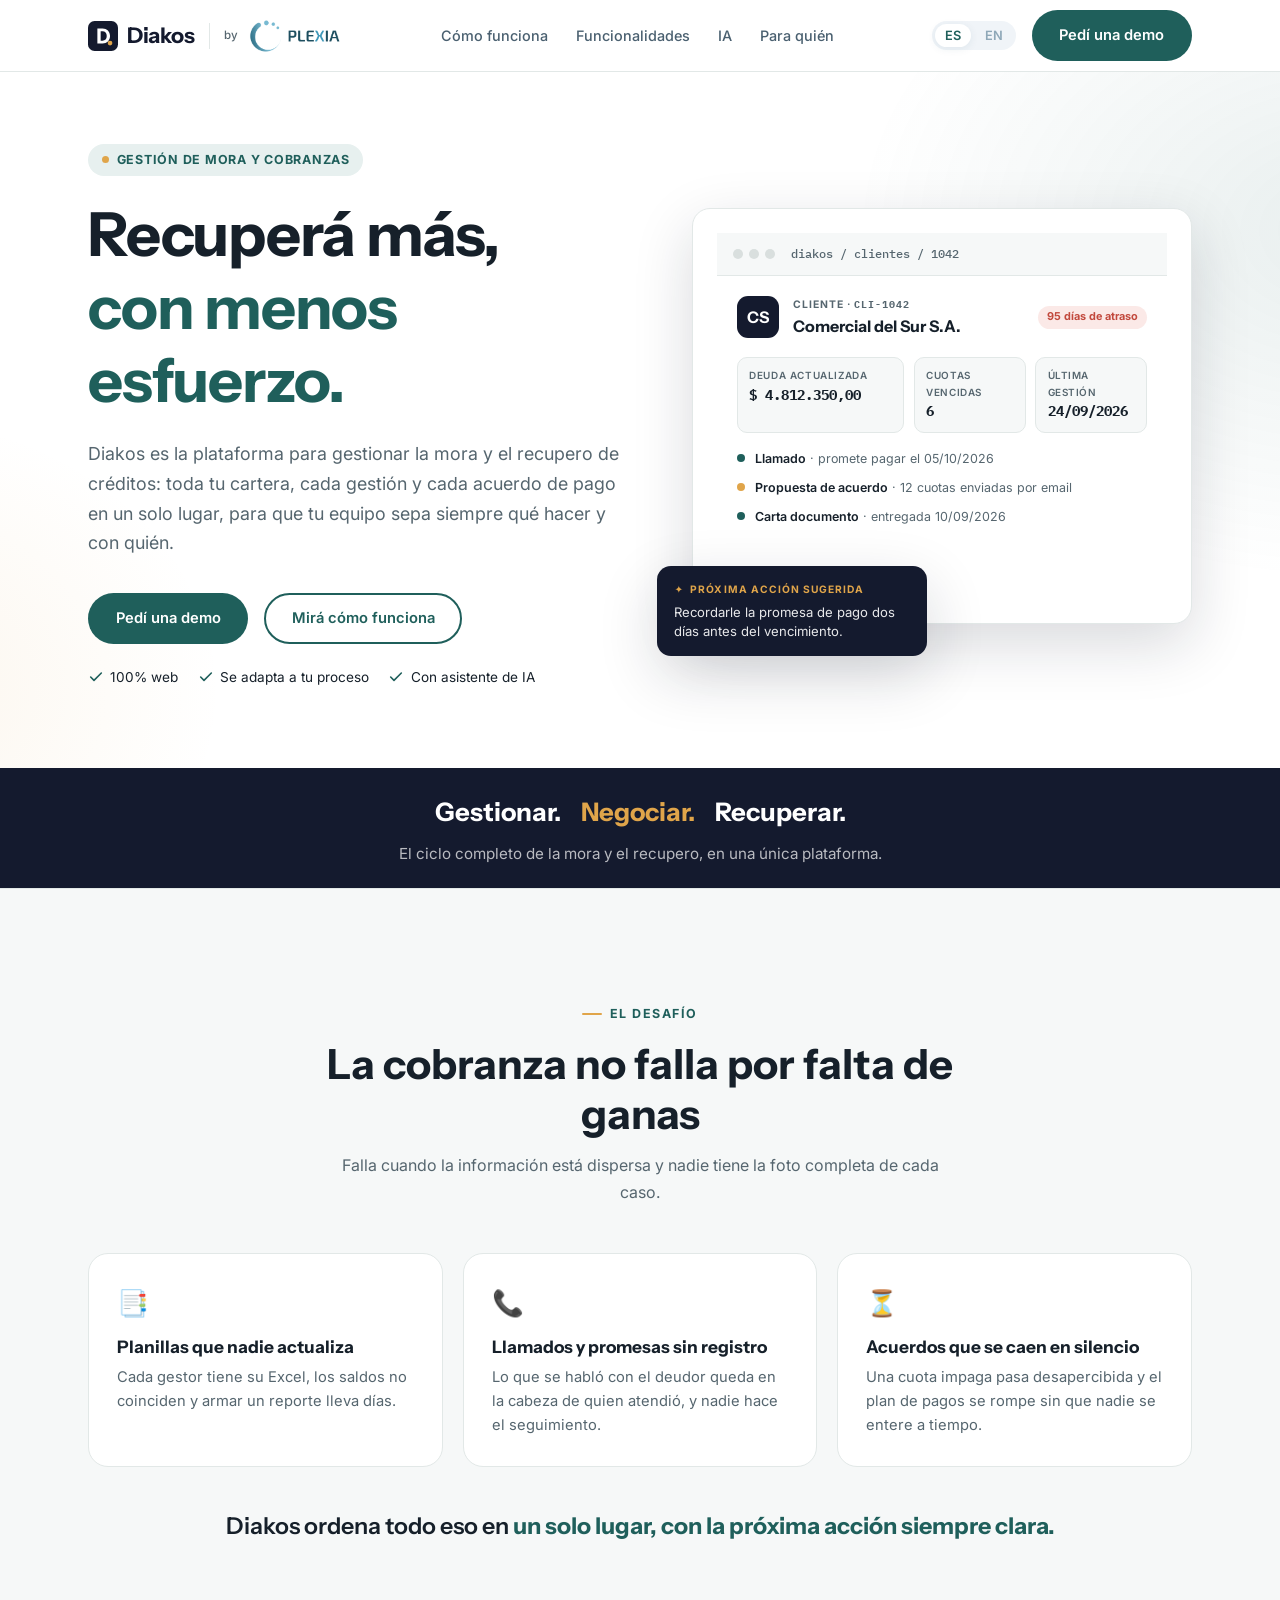
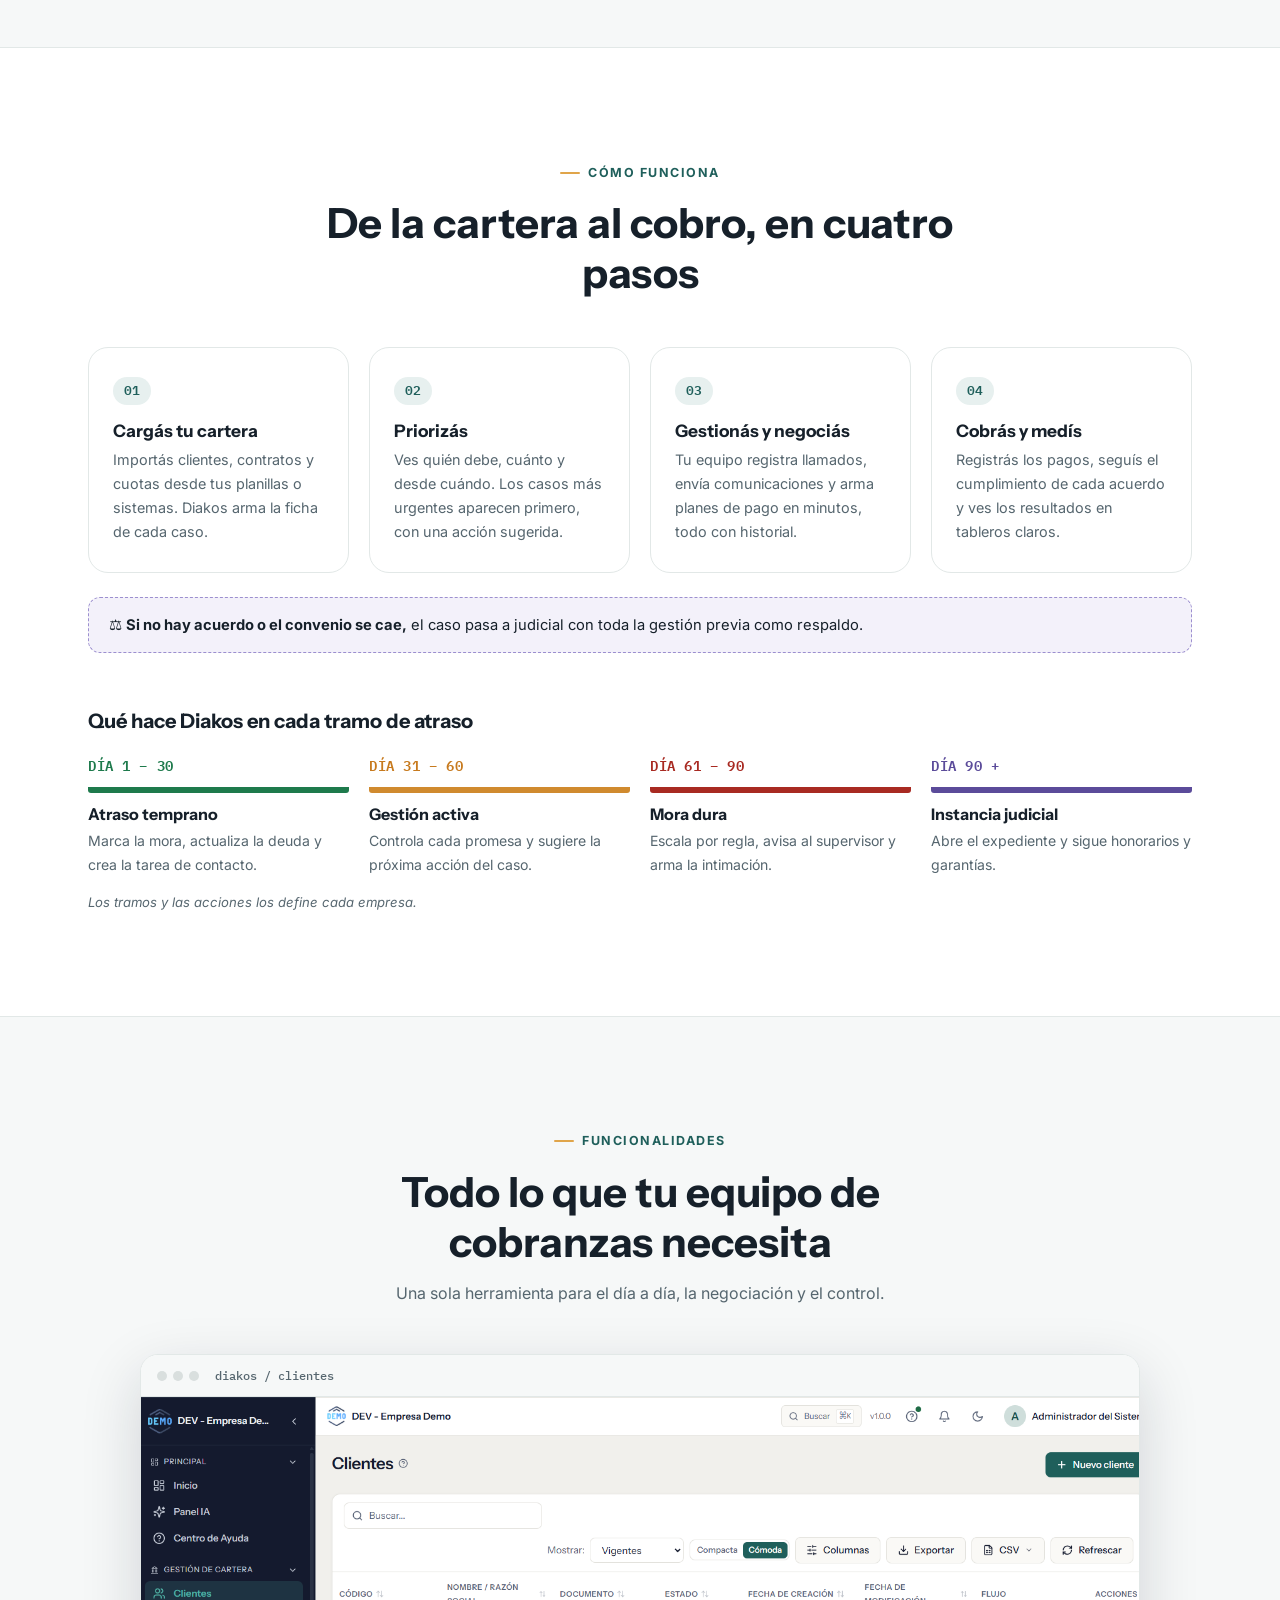
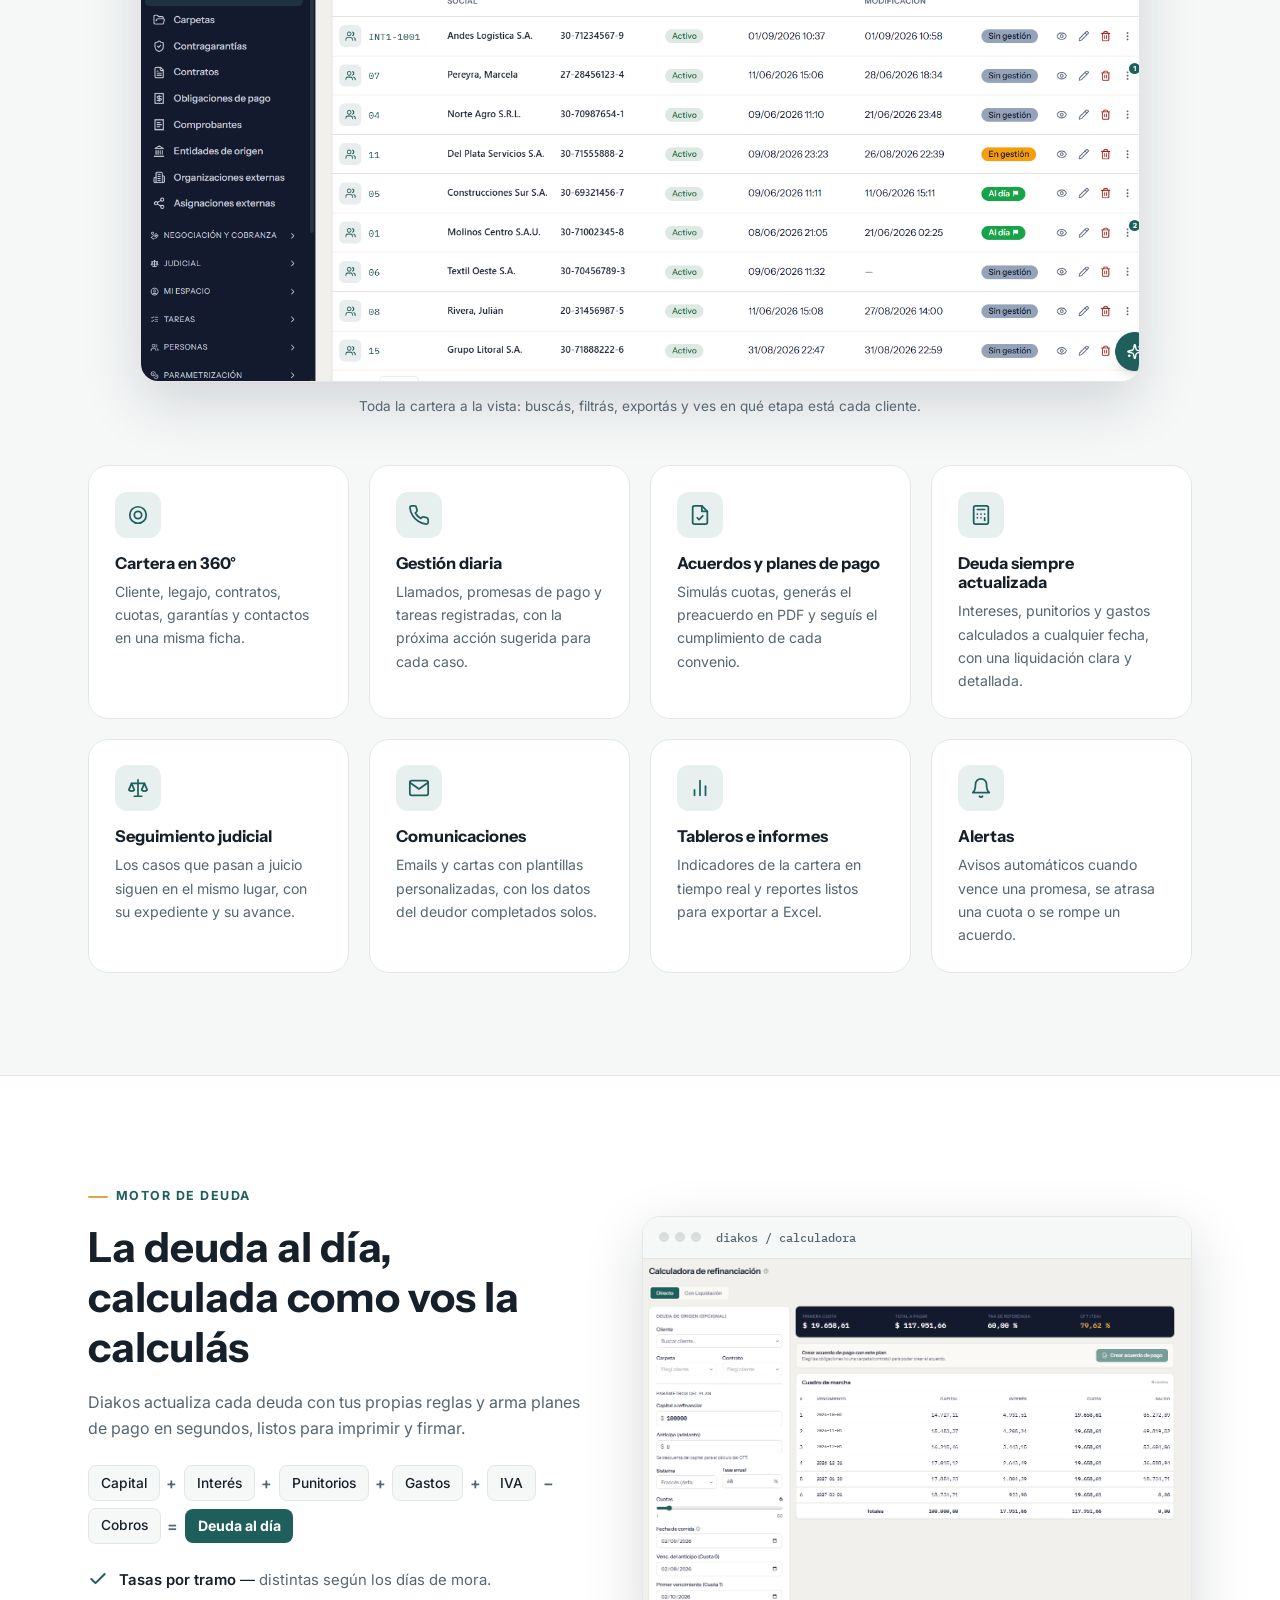
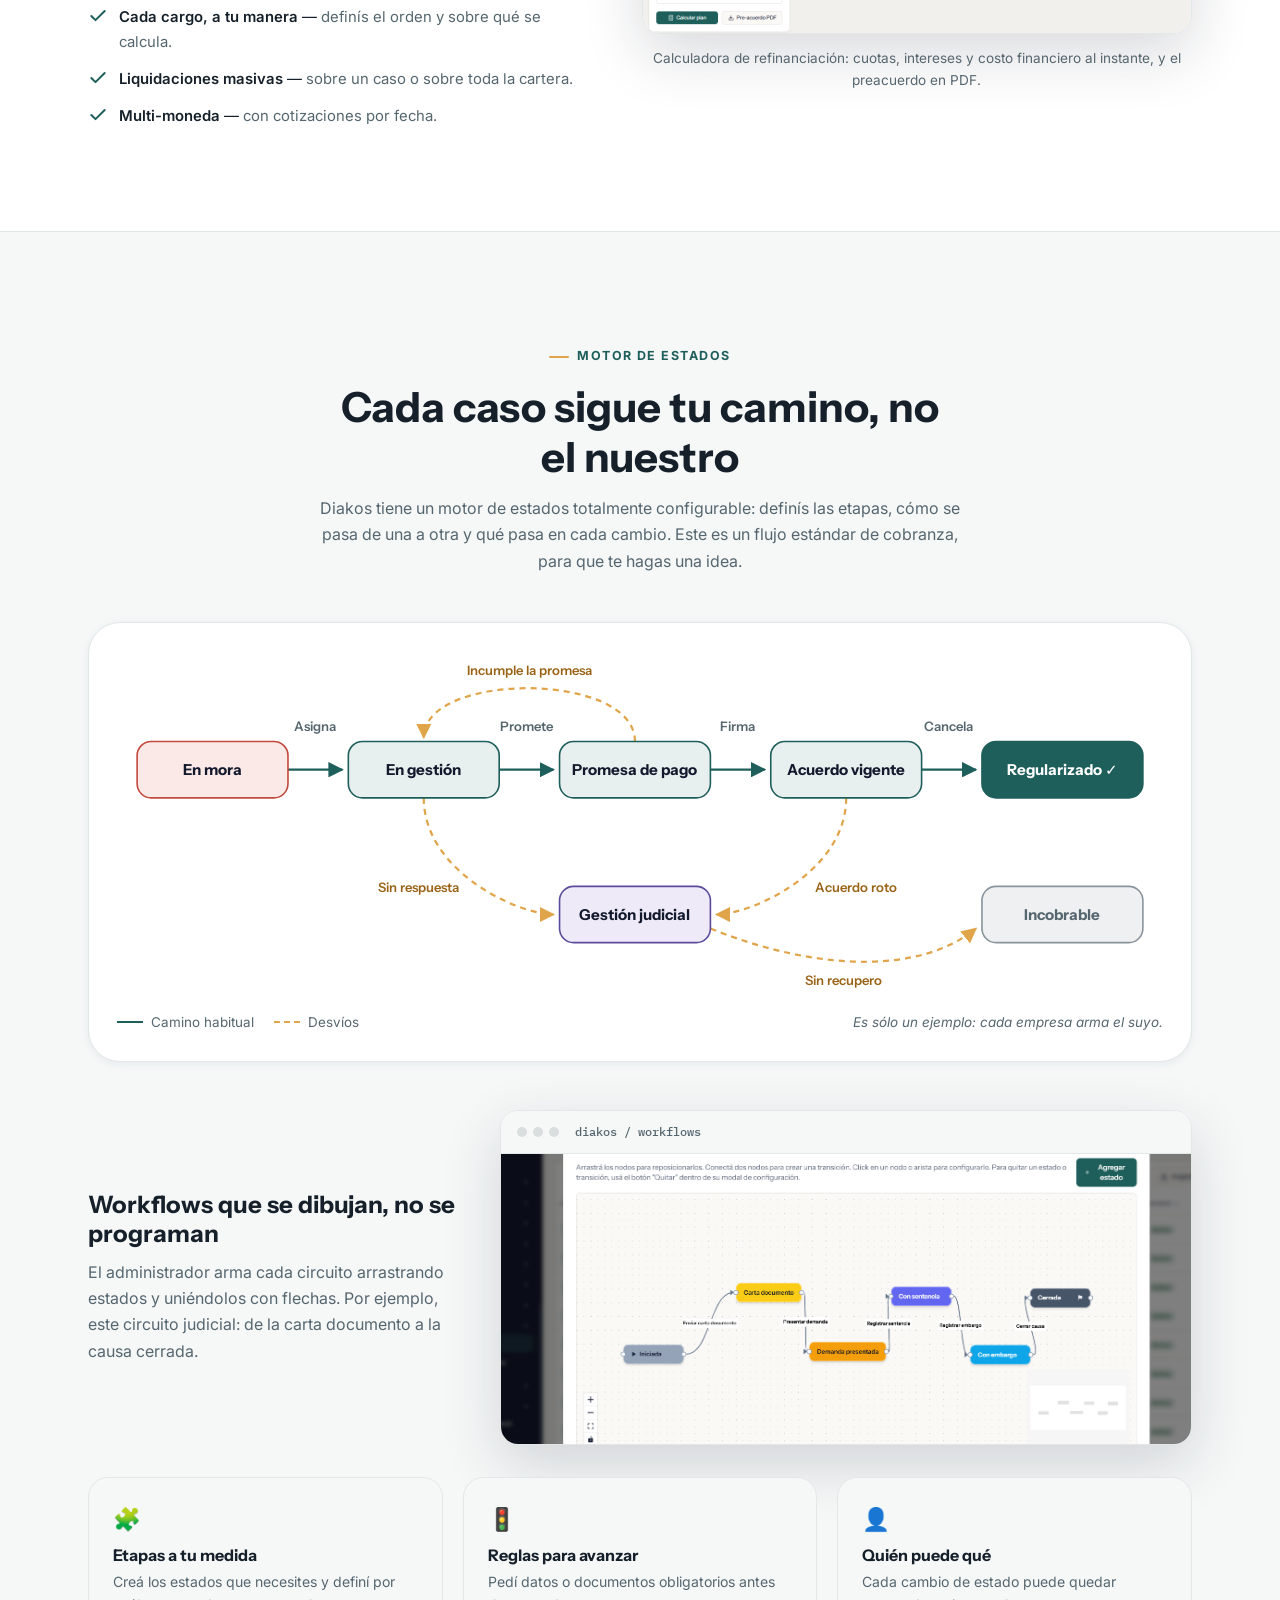
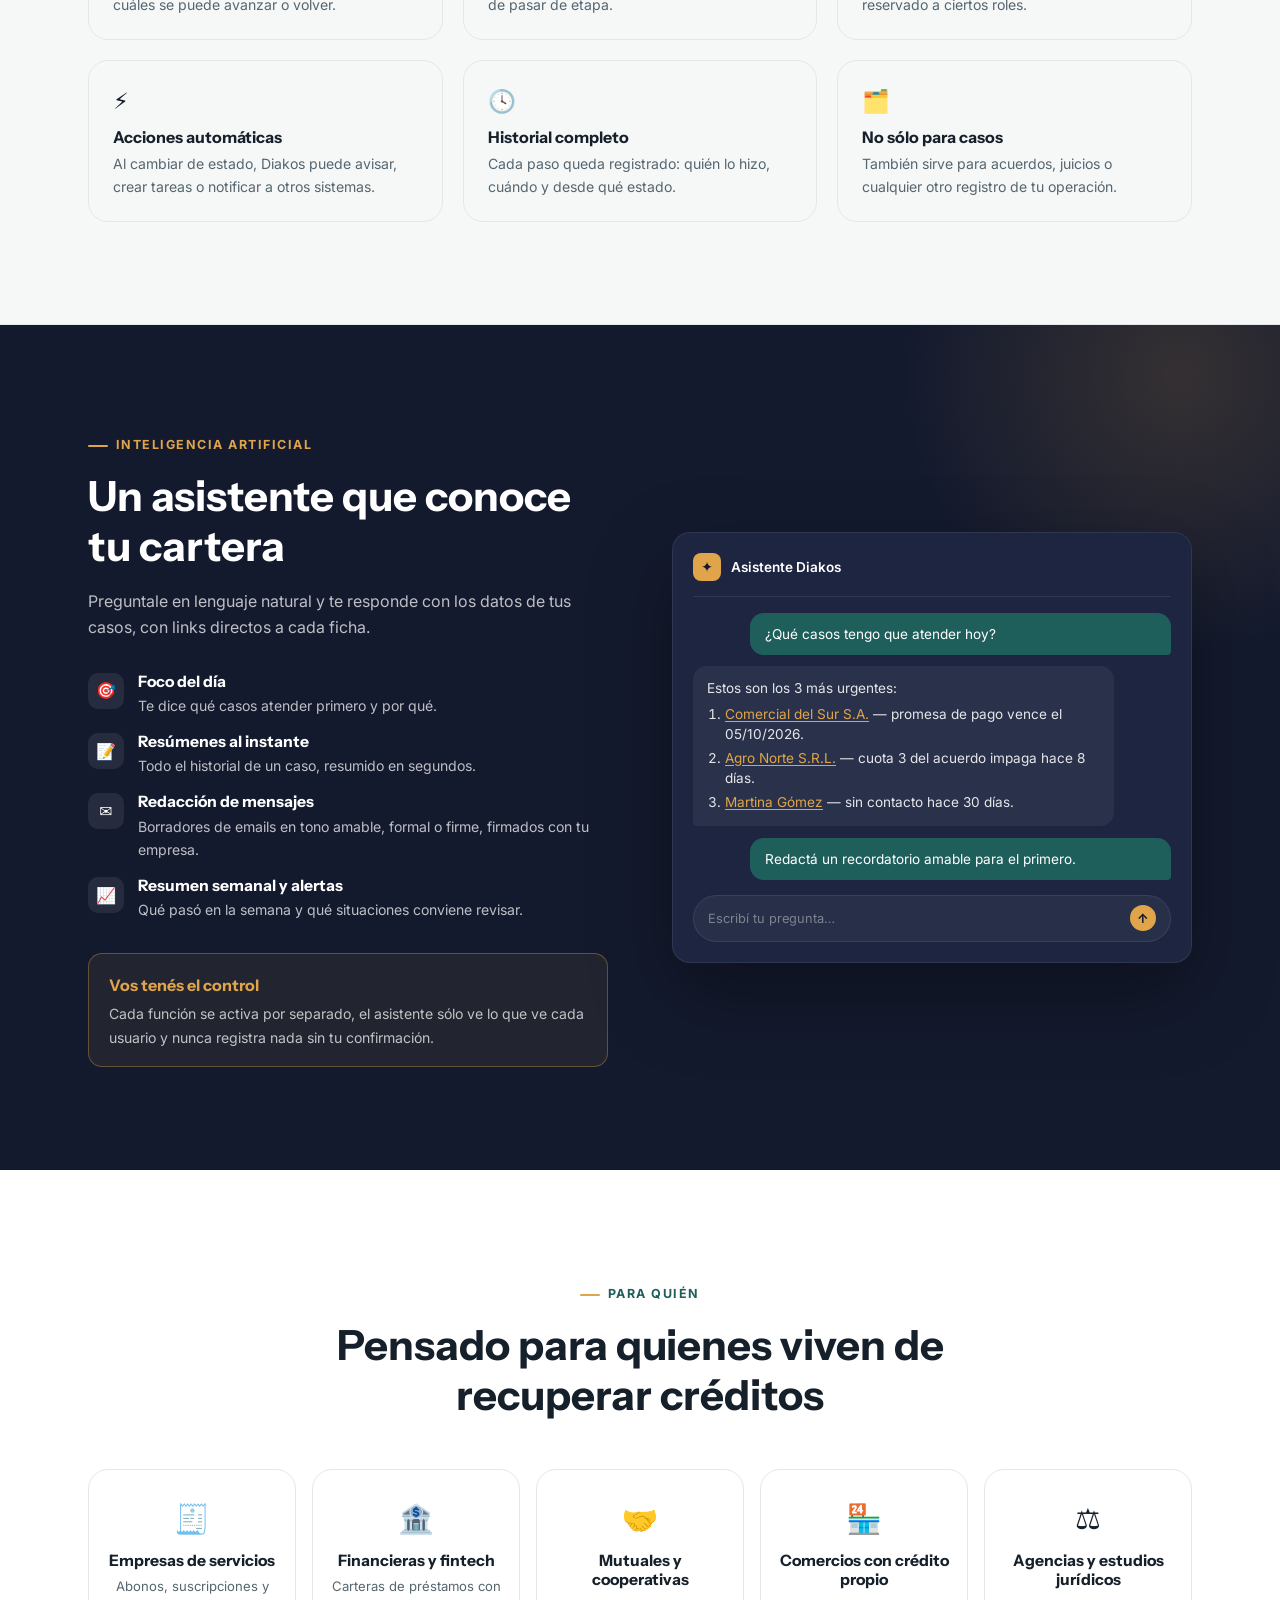
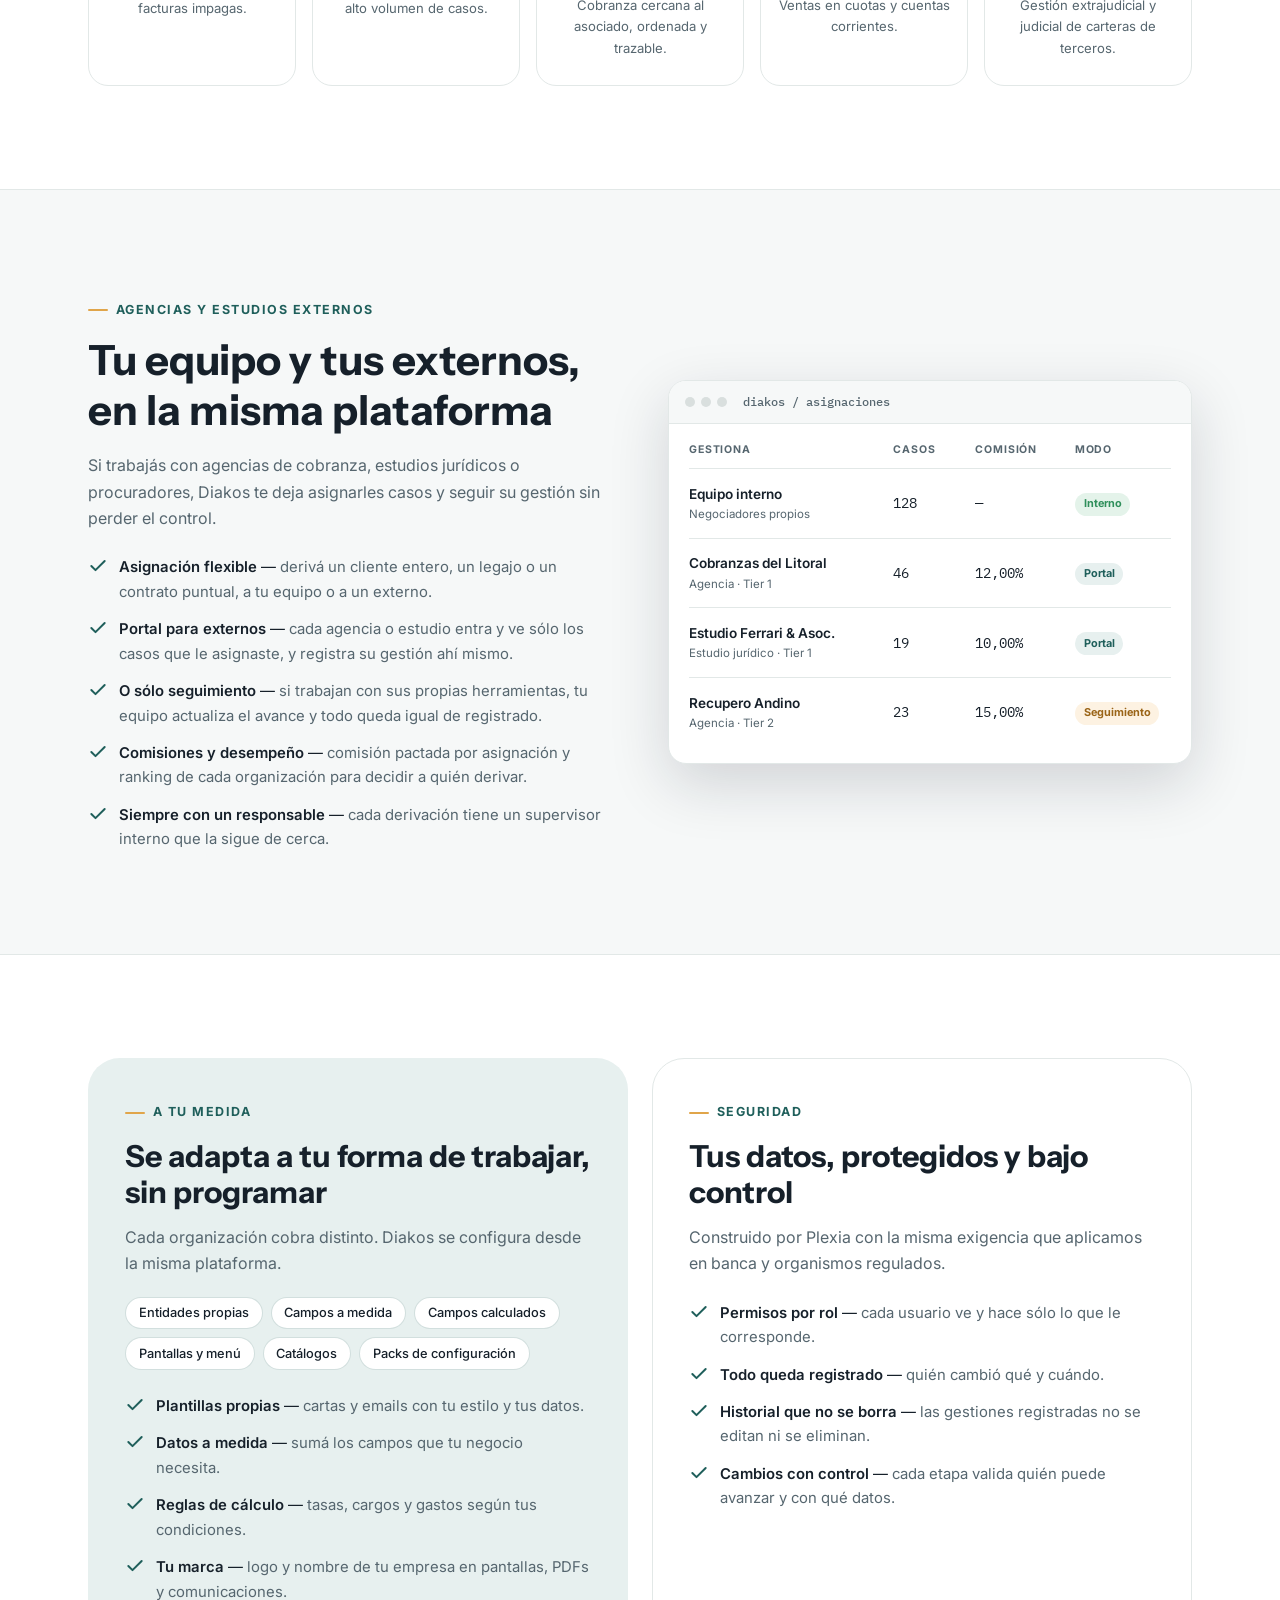
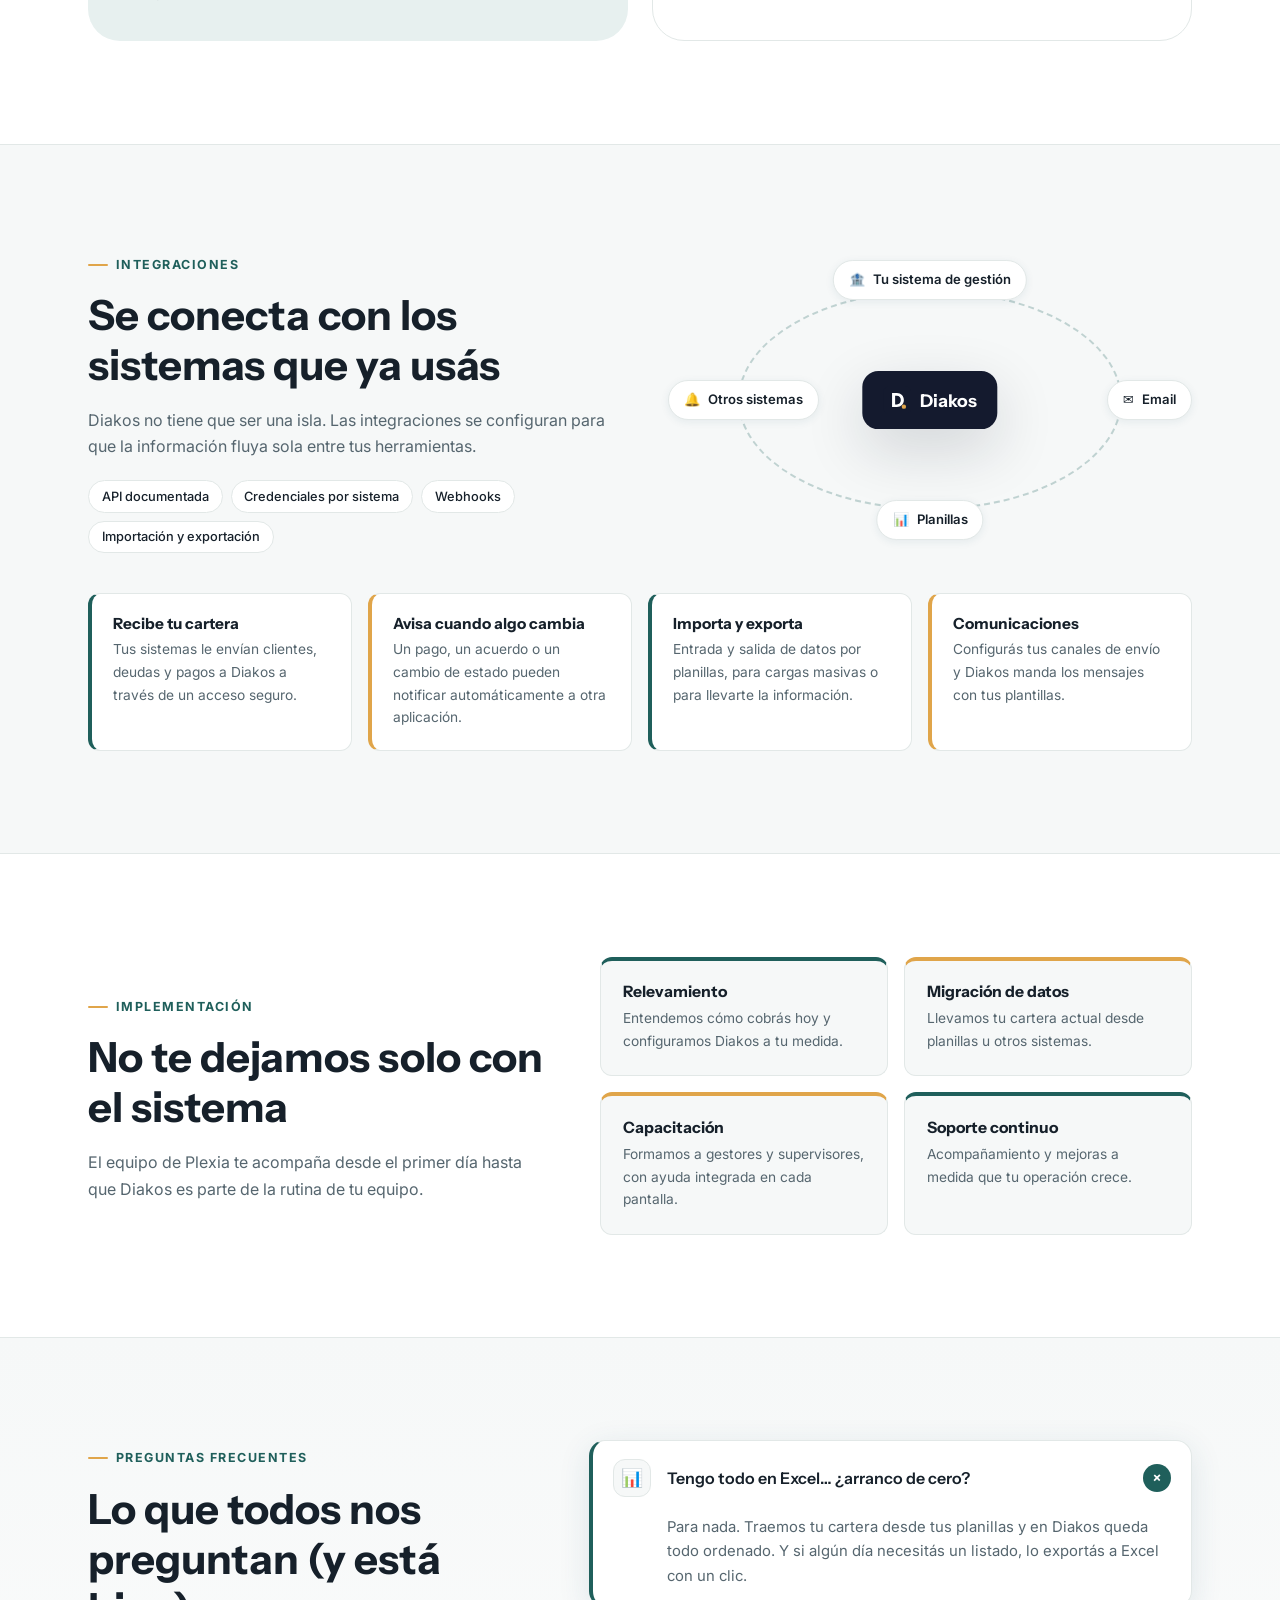
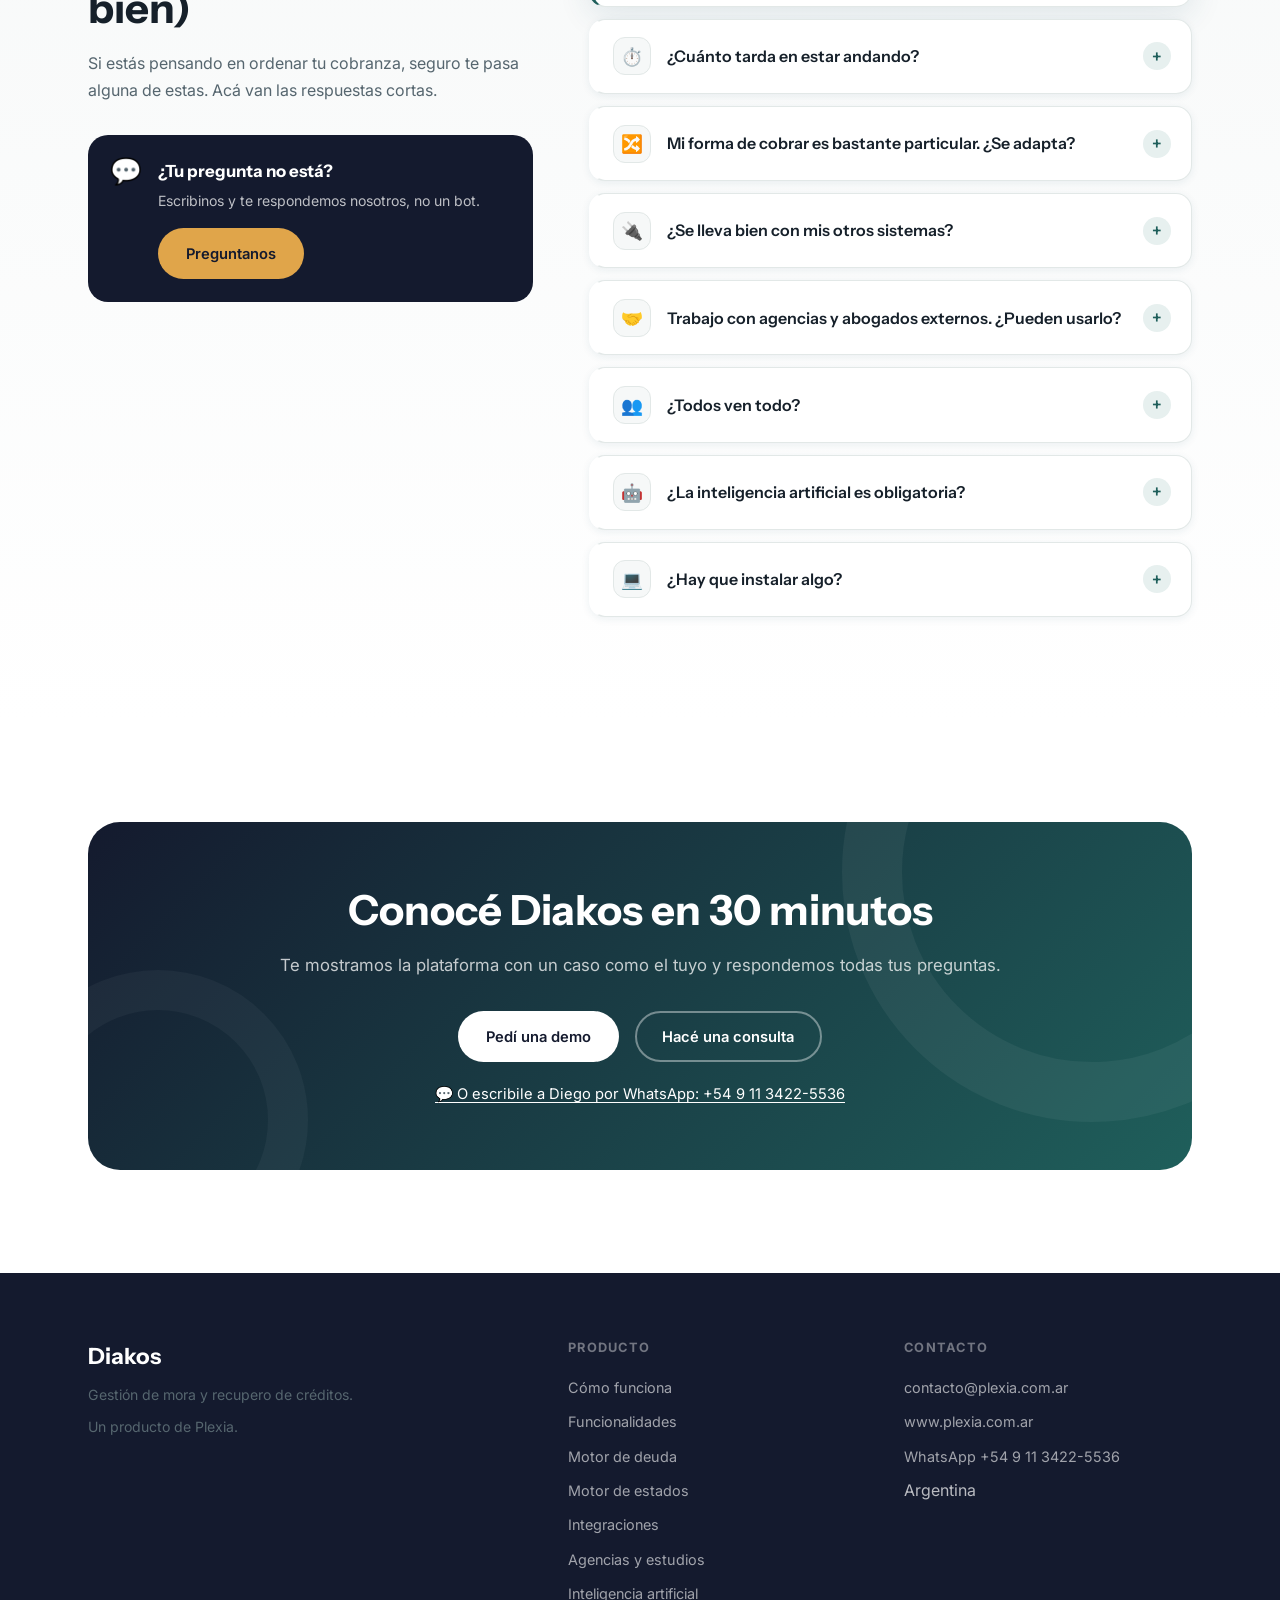
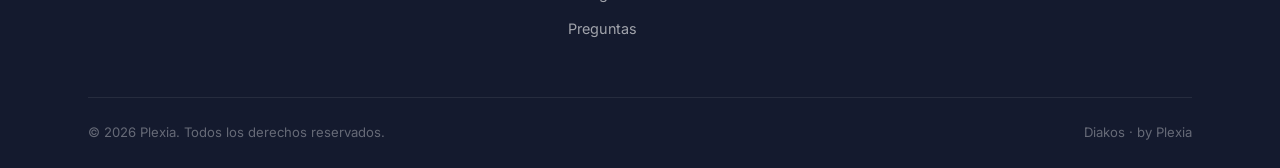
==== diakos/index.html @ ecc4fe4b "feat(diakos): motor de estados, motor de deuda, externos, integraciones y FAQ renovada - Diagrama de" ====
<!DOCTYPE html>
<html lang="es">
<head>
  <meta charset="UTF-8" />
  <meta name="viewport" content="width=device-width, initial-scale=1.0" />
  <title>Diakos – Gestión de mora y recupero de créditos | Plexia</title>
  <meta name="description" content="Diakos es la plataforma para gestionar la mora y el recupero de créditos: toda tu cartera, cada gestión y cada acuerdo de pago en un solo lugar." />
  <!-- Página aún no publicada en el sitio: accesible sólo por URL, fuera de buscadores -->
  <meta name="robots" content="noindex, nofollow" />
  <meta property="og:title" content="Diakos – Gestión de mora y recupero de créditos" />
  <meta property="og:description" content="Toda tu cartera, cada gestión y cada acuerdo de pago en un solo lugar." />
  <meta property="og:type" content="website" />
  <link rel="icon" type="image/svg+xml" href="favicon.svg" />
  <link rel="stylesheet" href="../css/styles.css" />
  <link rel="stylesheet" href="diakos.css" />
</head>
<body class="dk">

<!-- ─── Navigation (propia de la landing, sin links hacia/desde el sitio) ─── -->
<nav class="nav" id="main-nav">
  <div class="container nav__inner">
    <a href="#top" class="dk-brand" aria-label="Diakos – Inicio">
      <span class="dk-brand__logo"><img src="favicon.svg" alt="" />Diakos</span>
      <span class="dk-brand__sep" aria-hidden="true"></span>
      <span class="dk-brand__by"><span data-i18n="dk_by">by</span><img src="../img/logo-h.png" alt="Plexia" /></span>
    </a>
    <ul class="nav__links" role="list">
      <li><a href="#como-funciona"   class="nav__link" data-i18n="dk_nav_how">Cómo funciona</a></li>
      <li><a href="#funcionalidades" class="nav__link" data-i18n="dk_nav_features">Funcionalidades</a></li>
      <li><a href="#ia"              class="nav__link" data-i18n="dk_nav_ai_short">IA</a></li>
      <li><a href="#para-quien"      class="nav__link" data-i18n="dk_nav_who">Para quién</a></li>
    </ul>
    <div class="nav__actions">
      <div class="lang-switcher" role="group" aria-label="Cambiar idioma">
        <button class="lang-btn active" data-lang="es" aria-label="Español">ES</button>
        <button class="lang-btn"        data-lang="en" aria-label="English">EN</button>
      </div>
      <a href="mailto:contacto@plexia.com.ar?subject=Demo%20Diakos" class="btn btn-primary" data-i18n="dk_cta_demo">Pedí una demo</a>
    </div>
    <button class="nav__burger" aria-label="Menú" aria-expanded="false">
      <span></span><span></span><span></span>
    </button>
  </div>
</nav>
<div class="mobile-menu" role="dialog" aria-label="Menú móvil">
  <a href="#como-funciona"   class="mobile-menu__link" data-i18n="dk_nav_how">Cómo funciona</a>
  <a href="#funcionalidades" class="mobile-menu__link" data-i18n="dk_nav_features">Funcionalidades</a>
  <a href="#deuda"           class="mobile-menu__link" data-i18n="dk_nav_debt">Motor de deuda</a>
  <a href="#estados"         class="mobile-menu__link" data-i18n="dk_nav_states">Motor de estados</a>
  <a href="#integraciones"   class="mobile-menu__link" data-i18n="dk_nav_integ">Integraciones</a>
  <a href="#externos"        class="mobile-menu__link" data-i18n="dk_nav_ext">Agencias y estudios</a>
  <a href="#ia"              class="mobile-menu__link" data-i18n="dk_nav_ai">Inteligencia artificial</a>
  <a href="#para-quien"      class="mobile-menu__link" data-i18n="dk_nav_who">Para quién</a>
  <a href="#preguntas"       class="mobile-menu__link" data-i18n="dk_nav_faq">Preguntas</a>
  <a href="mailto:contacto@plexia.com.ar?subject=Demo%20Diakos" class="mobile-menu__link" data-i18n="dk_cta_demo">Pedí una demo</a>
  <div class="mobile-menu__divider"></div>
  <div class="mobile-lang">
    <button class="lang-btn active" data-lang="es">ES</button>
    <button class="lang-btn"        data-lang="en">EN</button>
  </div>
</div>

<!-- ─── Hero ────────────────────────────────────────────────── -->
<section class="dk-hero" id="top">
  <div class="container">
    <div class="dk-hero__grid">

      <div>
        <p class="dk-hero__eyebrow" data-i18n="dk_hero_eyebrow">Gestión de mora y cobranzas</p>
        <h1>
          <span data-i18n="dk_hero_t1">Recuperá más,</span>
          <span class="hl" data-i18n="dk_hero_t2">con menos esfuerzo.</span>
        </h1>
        <p class="dk-hero__text" data-i18n="dk_hero_text">Diakos es la plataforma para gestionar la mora y el recupero de créditos: toda tu cartera, cada gestión y cada acuerdo de pago en un solo lugar, para que tu equipo sepa siempre qué hacer y con quién.</p>
        <div class="dk-hero__actions">
          <a href="mailto:contacto@plexia.com.ar?subject=Demo%20Diakos" class="btn btn-primary" data-i18n="dk_cta_demo">Pedí una demo</a>
          <a href="#como-funciona" class="btn btn-outline" data-i18n="dk_hero_btn2">Mirá cómo funciona</a>
        </div>
        <div class="dk-hero__note">
          <span><svg viewBox="0 0 24 24" fill="none" stroke-width="2.4" stroke-linecap="round" stroke-linejoin="round"><polyline points="20 6 9 17 4 12"/></svg><span data-i18n="dk_hero_n1">100% web</span></span>
          <span><svg viewBox="0 0 24 24" fill="none" stroke-width="2.4" stroke-linecap="round" stroke-linejoin="round"><polyline points="20 6 9 17 4 12"/></svg><span data-i18n="dk_hero_n2">Se adapta a tu proceso</span></span>
          <span><svg viewBox="0 0 24 24" fill="none" stroke-width="2.4" stroke-linecap="round" stroke-linejoin="round"><polyline points="20 6 9 17 4 12"/></svg><span data-i18n="dk_hero_n3">Con asistente de IA</span></span>
        </div>
      </div>

      <div class="dk-mock" aria-hidden="true">
        <div class="dk-window hero-card">
          <div class="dk-window__bar"><i></i><i></i><i></i><b>diakos / clientes / 1042</b></div>
          <div class="dk-window__body">
            <div class="dk-case__head">
              <div class="dk-avatar">CS</div>
              <div style="min-width:0;flex:1;">
                <div class="dk-case__eyebrow"><span data-i18n="dk_mock_client">Cliente</span> · <span class="num">CLI-1042</span></div>
                <div class="dk-case__name">Comercial del Sur S.A.</div>
              </div>
              <span class="dk-badge dk-badge--danger" data-i18n="dk_mock_badge">95 días de atraso</span>
            </div>
            <div class="dk-kpis">
              <div class="dk-kpi"><small data-i18n="dk_mock_k1">Deuda actualizada</small><strong class="num">$ 4.812.350,00</strong></div>
              <div class="dk-kpi"><small data-i18n="dk_mock_k2">Cuotas vencidas</small><strong class="num">6</strong></div>
              <div class="dk-kpi"><small data-i18n="dk_mock_k3">Última gestión</small><strong class="num">24/09/2026</strong></div>
            </div>
            <div class="dk-timeline">
              <div class="dk-tl"><div><b data-i18n="dk_mock_t1a">Llamado</b> · <span data-i18n="dk_mock_t1b">promete pagar el 05/10/2026</span></div></div>
              <div class="dk-tl gold"><div><b data-i18n="dk_mock_t2a">Propuesta de acuerdo</b> · <span data-i18n="dk_mock_t2b">12 cuotas enviadas por email</span></div></div>
              <div class="dk-tl"><div><b data-i18n="dk_mock_t3a">Carta documento</b> · <span data-i18n="dk_mock_t3b">entregada 10/09/2026</span></div></div>
            </div>
          </div>
        </div>
        <div class="dk-suggest">
          <small>✦ <span data-i18n="dk_mock_s_label">Próxima acción sugerida</span></small>
          <p data-i18n="dk_mock_s_text">Recordarle la promesa de pago dos días antes del vencimiento.</p>
        </div>
      </div>

    </div>
  </div>
</section>

<!-- ─── Franja de marca ──────────────────────────────────────── -->
<div class="dk-strip" aria-label="Gestionar, negociar, recuperar">
  <div class="container dk-strip__inner">
    <span data-i18n="dk_strip1">Gestionar.</span><span data-i18n="dk_strip2">Negociar.</span><span data-i18n="dk_strip3">Recuperar.</span>
    <em data-i18n="dk_strip_sub">El ciclo completo de la mora y el recupero, en una única plataforma.</em>
  </div>
</div>

<!-- ─── El problema ──────────────────────────────────────────── -->
<section class="section section--tint">
  <div class="container">
    <div class="center-head">
      <p class="section-label" data-i18n="dk_pb_label">El desafío</p>
      <h2 data-i18n="dk_pb_title">La cobranza no falla por falta de ganas</h2>
      <p data-i18n="dk_pb_sub">Falla cuando la información está dispersa y nadie tiene la foto completa de cada caso.</p>
    </div>
    <div class="dk-problems">
      <div class="dk-problem fade-up">
        <div class="dk-problem__icon">📑</div>
        <h3 data-i18n="dk_pb1_t">Planillas que nadie actualiza</h3>
        <p data-i18n="dk_pb1_p">Cada gestor tiene su Excel, los saldos no coinciden y armar un reporte lleva días.</p>
      </div>
      <div class="dk-problem fade-up">
        <div class="dk-problem__icon">📞</div>
        <h3 data-i18n="dk_pb2_t">Llamados y promesas sin registro</h3>
        <p data-i18n="dk_pb2_p">Lo que se habló con el deudor queda en la cabeza de quien atendió, y nadie hace el seguimiento.</p>
      </div>
      <div class="dk-problem fade-up">
        <div class="dk-problem__icon">⏳</div>
        <h3 data-i18n="dk_pb3_t">Acuerdos que se caen en silencio</h3>
        <p data-i18n="dk_pb3_p">Una cuota impaga pasa desapercibida y el plan de pagos se rompe sin que nadie se entere a tiempo.</p>
      </div>
    </div>
    <p class="dk-answer fade-up"><span data-i18n="dk_pb_answer1">Diakos ordena todo eso en</span> <strong data-i18n="dk_pb_answer2">un solo lugar, con la próxima acción siempre clara.</strong></p>
  </div>
</section>

<!-- ─── Cómo funciona ────────────────────────────────────────── -->
<section class="section" id="como-funciona">
  <div class="container">
    <div class="center-head">
      <p class="section-label" data-i18n="dk_how_label">Cómo funciona</p>
      <h2 data-i18n="dk_how_title">De la cartera al cobro, en cuatro pasos</h2>
    </div>
    <div class="dk-steps">
      <div class="dk-step fade-up">
        <span class="dk-step__n">01</span>
        <h3 data-i18n="dk_how1_t">Cargás tu cartera</h3>
        <p data-i18n="dk_how1_p">Importás clientes, contratos y cuotas desde tus planillas o sistemas. Diakos arma la ficha de cada caso.</p>
      </div>
      <div class="dk-step fade-up">
        <span class="dk-step__n">02</span>
        <h3 data-i18n="dk_how2_t">Priorizás</h3>
        <p data-i18n="dk_how2_p">Ves quién debe, cuánto y desde cuándo. Los casos más urgentes aparecen primero, con una acción sugerida.</p>
      </div>
      <div class="dk-step fade-up">
        <span class="dk-step__n">03</span>
        <h3 data-i18n="dk_how3_t">Gestionás y negociás</h3>
        <p data-i18n="dk_how3_p">Tu equipo registra llamados, envía comunicaciones y arma planes de pago en minutos, todo con historial.</p>
      </div>
      <div class="dk-step fade-up">
        <span class="dk-step__n">04</span>
        <h3 data-i18n="dk_how4_t">Cobrás y medís</h3>
        <p data-i18n="dk_how4_p">Registrás los pagos, seguís el cumplimiento de cada acuerdo y ves los resultados en tableros claros.</p>
      </div>
    </div>
    <p class="dk-judicial fade-up"><span aria-hidden="true">⚖️</span> <b data-i18n="dk_jud_b">Si no hay acuerdo o el convenio se cae,</b> <span data-i18n="dk_jud_s">el caso pasa a judicial con toda la gestión previa como respaldo.</span></p>

    <h3 class="dk-tramos__title fade-up" data-i18n="dk_tr_title">Qué hace Diakos en cada tramo de atraso</h3>
    <div class="dk-tramos">
      <div class="dk-tramo dk-tramo--1 fade-up"><span class="num" data-i18n="dk_tr1_d">DÍA 1 – 30</span><h4 data-i18n="dk_tr1_t">Atraso temprano</h4><p data-i18n="dk_tr1_p">Marca la mora, actualiza la deuda y crea la tarea de contacto.</p></div>
      <div class="dk-tramo dk-tramo--2 fade-up"><span class="num" data-i18n="dk_tr2_d">DÍA 31 – 60</span><h4 data-i18n="dk_tr2_t">Gestión activa</h4><p data-i18n="dk_tr2_p">Controla cada promesa y sugiere la próxima acción del caso.</p></div>
      <div class="dk-tramo dk-tramo--3 fade-up"><span class="num" data-i18n="dk_tr3_d">DÍA 61 – 90</span><h4 data-i18n="dk_tr3_t">Mora dura</h4><p data-i18n="dk_tr3_p">Escala por regla, avisa al supervisor y arma la intimación.</p></div>
      <div class="dk-tramo dk-tramo--4 fade-up"><span class="num" data-i18n="dk_tr4_d">DÍA 90 +</span><h4 data-i18n="dk_tr4_t">Instancia judicial</h4><p data-i18n="dk_tr4_p">Abre el expediente y sigue honorarios y garantías.</p></div>
    </div>
    <p class="dk-tramos__note" data-i18n="dk_tr_note">Los tramos y las acciones los define cada empresa.</p>
  </div>
</section>

<!-- ─── Funcionalidades ──────────────────────────────────────── -->
<section class="section section--tint" id="funcionalidades">
  <div class="container">
    <div class="center-head">
      <p class="section-label" data-i18n="dk_ft_label">Funcionalidades</p>
      <h2 data-i18n="dk_ft_title">Todo lo que tu equipo de cobranzas necesita</h2>
      <p data-i18n="dk_ft_sub">Una sola herramienta para el día a día, la negociación y el control.</p>
    </div>
    <figure class="dk-shot dk-shot--wide fade-up">
      <div class="dk-window"><div class="dk-window__bar"><i></i><i></i><i></i><b>diakos / clientes</b></div>
        <img src="img/pantalla-clientes.png" width="1590" height="930" loading="lazy" alt="Pantalla de Diakos con el listado de clientes, su estado y el flujo de gestión de cada uno" />
      </div>
      <figcaption data-i18n="dk_shot1_cap">Toda la cartera a la vista: buscás, filtrás, exportás y ves en qué etapa está cada cliente.</figcaption>
    </figure>
    <div class="dk-features">
      <div class="dk-feature fade-up">
        <div class="dk-feature__icon"><svg viewBox="0 0 24 24" fill="none" stroke-width="1.9" stroke-linecap="round" stroke-linejoin="round"><circle cx="12" cy="12" r="9"/><circle cx="12" cy="12" r="4"/></svg></div>
        <h3 data-i18n="dk_f1_t">Cartera en 360°</h3>
        <p data-i18n="dk_f1_p">Cliente, legajo, contratos, cuotas, garantías y contactos en una misma ficha.</p>
      </div>
      <div class="dk-feature fade-up">
        <div class="dk-feature__icon"><svg viewBox="0 0 24 24" fill="none" stroke-width="1.9" stroke-linecap="round" stroke-linejoin="round"><path d="M22 16.9v3a2 2 0 01-2.2 2 19.8 19.8 0 01-8.6-3.1 19.5 19.5 0 01-6-6A19.8 19.8 0 012.1 4.2 2 2 0 014.1 2h3a2 2 0 012 1.7c.1.9.4 1.8.7 2.7a2 2 0 01-.5 2.1L8 9.8a16 16 0 006 6l1.3-1.3a2 2 0 012.1-.4c.9.3 1.8.6 2.7.7a2 2 0 011.7 2z"/></svg></div>
        <h3 data-i18n="dk_f2_t">Gestión diaria</h3>
        <p data-i18n="dk_f2_p">Llamados, promesas de pago y tareas registradas, con la próxima acción sugerida para cada caso.</p>
      </div>
      <div class="dk-feature fade-up">
        <div class="dk-feature__icon"><svg viewBox="0 0 24 24" fill="none" stroke-width="1.9" stroke-linecap="round" stroke-linejoin="round"><path d="M14 2H6a2 2 0 00-2 2v16a2 2 0 002 2h12a2 2 0 002-2V8z"/><polyline points="14 2 14 8 20 8"/><path d="M9 15l2 2 4-4"/></svg></div>
        <h3 data-i18n="dk_f3_t">Acuerdos y planes de pago</h3>
        <p data-i18n="dk_f3_p">Simulás cuotas, generás el preacuerdo en PDF y seguís el cumplimiento de cada convenio.</p>
      </div>
      <div class="dk-feature fade-up">
        <div class="dk-feature__icon"><svg viewBox="0 0 24 24" fill="none" stroke-width="1.9" stroke-linecap="round" stroke-linejoin="round"><rect x="4" y="2" width="16" height="20" rx="2"/><line x1="8" y1="6" x2="16" y2="6"/><line x1="8" y1="11" x2="8" y2="11"/><line x1="12" y1="11" x2="12" y2="11"/><line x1="16" y1="11" x2="16" y2="11"/><line x1="8" y1="15" x2="8" y2="15"/><line x1="12" y1="15" x2="12" y2="15"/><line x1="16" y1="15" x2="16" y2="18"/></svg></div>
        <h3 data-i18n="dk_f4_t">Deuda siempre actualizada</h3>
        <p data-i18n="dk_f4_p">Intereses, punitorios y gastos calculados a cualquier fecha, con una liquidación clara y detallada.</p>
      </div>
      <div class="dk-feature fade-up">
        <div class="dk-feature__icon"><svg viewBox="0 0 24 24" fill="none" stroke-width="1.9" stroke-linecap="round" stroke-linejoin="round"><path d="M12 3v18"/><path d="M5 7h14"/><path d="M5 7l-3 7a4 4 0 006 0z"/><path d="M19 7l-3 7a4 4 0 006 0z"/><path d="M8 21h8"/></svg></div>
        <h3 data-i18n="dk_f5_t">Seguimiento judicial</h3>
        <p data-i18n="dk_f5_p">Los casos que pasan a juicio siguen en el mismo lugar, con su expediente y su avance.</p>
      </div>
      <div class="dk-feature fade-up">
        <div class="dk-feature__icon"><svg viewBox="0 0 24 24" fill="none" stroke-width="1.9" stroke-linecap="round" stroke-linejoin="round"><path d="M4 4h16c1.1 0 2 .9 2 2v12c0 1.1-.9 2-2 2H4c-1.1 0-2-.9-2-2V6c0-1.1.9-2 2-2z"/><polyline points="22,6 12,13 2,6"/></svg></div>
        <h3 data-i18n="dk_f6_t">Comunicaciones</h3>
        <p data-i18n="dk_f6_p">Emails y cartas con plantillas personalizadas, con los datos del deudor completados solos.</p>
      </div>
      <div class="dk-feature fade-up">
        <div class="dk-feature__icon"><svg viewBox="0 0 24 24" fill="none" stroke-width="1.9" stroke-linecap="round" stroke-linejoin="round"><line x1="18" y1="20" x2="18" y2="10"/><line x1="12" y1="20" x2="12" y2="4"/><line x1="6" y1="20" x2="6" y2="14"/></svg></div>
        <h3 data-i18n="dk_f7_t">Tableros e informes</h3>
        <p data-i18n="dk_f7_p">Indicadores de la cartera en tiempo real y reportes listos para exportar a Excel.</p>
      </div>
      <div class="dk-feature fade-up">
        <div class="dk-feature__icon"><svg viewBox="0 0 24 24" fill="none" stroke-width="1.9" stroke-linecap="round" stroke-linejoin="round"><path d="M18 8A6 6 0 006 8c0 7-3 9-3 9h18s-3-2-3-9"/><path d="M13.7 21a2 2 0 01-3.4 0"/></svg></div>
        <h3 data-i18n="dk_f8_t">Alertas</h3>
        <p data-i18n="dk_f8_p">Avisos automáticos cuando vence una promesa, se atrasa una cuota o se rompe un acuerdo.</p>
      </div>
    </div>
  </div>
</section>

<!-- ─── Motor de deuda ───────────────────────────────────────── -->
<section class="section" id="deuda">
  <div class="container">
    <div class="dk-debt">
      <div class="fade-up">
        <p class="section-label" data-i18n="dk_db_label">Motor de deuda</p>
        <h2 data-i18n="dk_db_title">La deuda al día, calculada como vos la calculás</h2>
        <p style="margin-top:1rem;" data-i18n="dk_db_sub">Diakos actualiza cada deuda con tus propias reglas y arma planes de pago en segundos, listos para imprimir y firmar.</p>
        <div class="dk-formula" aria-label="Capital más interés más punitorios más gastos más IVA menos cobros es igual a deuda al día">
          <span data-i18n="dk_db_c1">Capital</span><i>+</i><span data-i18n="dk_db_c2">Interés</span><i>+</i><span data-i18n="dk_db_c3">Punitorios</span><i>+</i><span data-i18n="dk_db_c4">Gastos</span><i>+</i><span data-i18n="dk_db_c5">IVA</span><i>−</i><span data-i18n="dk_db_c6">Cobros</span><i>=</i><strong data-i18n="dk_db_c7">Deuda al día</strong>
        </div>
        <div class="dk-checks">
          <div class="dk-check"><svg viewBox="0 0 24 24" fill="none" stroke-width="2.4" stroke-linecap="round" stroke-linejoin="round"><polyline points="20 6 9 17 4 12"/></svg><div><b data-i18n="dk_db1_b">Tasas por tramo</b> — <span data-i18n="dk_db1_s">distintas según los días de mora.</span></div></div>
          <div class="dk-check"><svg viewBox="0 0 24 24" fill="none" stroke-width="2.4" stroke-linecap="round" stroke-linejoin="round"><polyline points="20 6 9 17 4 12"/></svg><div><b data-i18n="dk_db2_b">Cada cargo, a tu manera</b> — <span data-i18n="dk_db2_s">definís el orden y sobre qué se calcula.</span></div></div>
          <div class="dk-check"><svg viewBox="0 0 24 24" fill="none" stroke-width="2.4" stroke-linecap="round" stroke-linejoin="round"><polyline points="20 6 9 17 4 12"/></svg><div><b data-i18n="dk_db3_b">Liquidaciones masivas</b> — <span data-i18n="dk_db3_s">sobre un caso o sobre toda la cartera.</span></div></div>
          <div class="dk-check"><svg viewBox="0 0 24 24" fill="none" stroke-width="2.4" stroke-linecap="round" stroke-linejoin="round"><polyline points="20 6 9 17 4 12"/></svg><div><b data-i18n="dk_db4_b">Multi-moneda</b> — <span data-i18n="dk_db4_s">con cotizaciones por fecha.</span></div></div>
        </div>
      </div>
      <figure class="dk-shot fade-up">
        <div class="dk-window"><div class="dk-window__bar"><i></i><i></i><i></i><b>diakos / calculadora</b></div>
          <img src="img/pantalla-calculadora.png" width="1242" height="847" loading="lazy" alt="Calculadora de refinanciación de Diakos con el cuadro de cuotas de un plan de pago" />
        </div>
        <figcaption data-i18n="dk_shot2_cap">Calculadora de refinanciación: cuotas, intereses y costo financiero al instante, y el preacuerdo en PDF.</figcaption>
      </figure>
    </div>
  </div>
</section>

<!-- ─── Motor de estados ─────────────────────────────────────── -->
<section class="section section--tint" id="estados">
  <div class="container">
    <div class="center-head">
      <p class="section-label" data-i18n="dk_st_label">Motor de estados</p>
      <h2 data-i18n="dk_st_title">Cada caso sigue tu camino, no el nuestro</h2>
      <p data-i18n="dk_st_sub">Diakos tiene un motor de estados totalmente configurable: definís las etapas, cómo se pasa de una a otra y qué pasa en cada cambio. Este es un flujo estándar de cobranza, para que te hagas una idea.</p>
    </div>

    <div class="dk-flow fade-up">
      <div class="dk-flow__scroll">
        <svg class="dk-flow__svg" viewBox="0 60 1040 342" role="img" aria-labelledby="dk-flow-title">
          <title id="dk-flow-title">Ejemplo de flujo de estados de un caso de cobranza</title>
          <defs>
            <marker id="dk-arrow" viewBox="0 0 10 10" refX="9" refY="5" markerWidth="7" markerHeight="7" orient="auto-start-reverse">
              <path d="M0 0L10 5L0 10z" class="dk-flow__head"/>
            </marker>
            <marker id="dk-arrow-alt" viewBox="0 0 10 10" refX="9" refY="5" markerWidth="7" markerHeight="7" orient="auto-start-reverse">
              <path d="M0 0L10 5L0 10z" class="dk-flow__head--alt"/>
            </marker>
          </defs>

          <!-- Aristas: camino feliz -->
          <path class="dk-flow__edge" d="M170 178 H224" marker-end="url(#dk-arrow)"/>
          <path class="dk-flow__edge" d="M380 178 H434" marker-end="url(#dk-arrow)"/>
          <path class="dk-flow__edge" d="M590 178 H644" marker-end="url(#dk-arrow)"/>
          <path class="dk-flow__edge" d="M800 178 H854" marker-end="url(#dk-arrow)"/>
          <!-- Aristas: desvíos -->
          <path class="dk-flow__edge dk-flow__edge--alt" d="M515 150 C515 80 305 80 305 146" marker-end="url(#dk-arrow-alt)"/>
          <path class="dk-flow__edge dk-flow__edge--alt" d="M305 206 C305 280 400 322 434 322" marker-end="url(#dk-arrow-alt)"/>
          <path class="dk-flow__edge dk-flow__edge--alt" d="M725 206 C725 280 630 322 596 322" marker-end="url(#dk-arrow-alt)"/>
          <path class="dk-flow__edge dk-flow__edge--alt" d="M590 336 C700 380 800 380 854 336" marker-end="url(#dk-arrow-alt)"/>

          <!-- Etiquetas de transición -->
          <text class="dk-flow__label" x="197" y="140" text-anchor="middle" data-i18n="dk_st_e1">Asigna</text>
          <text class="dk-flow__label" x="407" y="140" text-anchor="middle" data-i18n="dk_st_e2">Promete</text>
          <text class="dk-flow__label" x="617" y="140" text-anchor="middle" data-i18n="dk_st_e3">Firma</text>
          <text class="dk-flow__label" x="827" y="140" text-anchor="middle" data-i18n="dk_st_e4">Cancela</text>
          <text class="dk-flow__label dk-flow__label--alt" x="410" y="84" text-anchor="middle" data-i18n="dk_st_e5">Incumple la promesa</text>
          <text class="dk-flow__label dk-flow__label--alt" x="300" y="300" text-anchor="middle" data-i18n="dk_st_e6">Sin respuesta</text>
          <text class="dk-flow__label dk-flow__label--alt" x="735" y="300" text-anchor="middle" data-i18n="dk_st_e7">Acuerdo roto</text>
          <text class="dk-flow__label dk-flow__label--alt" x="722" y="392" text-anchor="middle" data-i18n="dk_st_e8">Sin recupero</text>

          <!-- Nodos -->
          <g class="dk-flow__node dk-flow__node--start"><rect x="20" y="150" width="150" height="56" rx="14"/><text x="95" y="183" text-anchor="middle" data-i18n="dk_st_n1">En mora</text></g>
          <g class="dk-flow__node"><rect x="230" y="150" width="150" height="56" rx="14"/><text x="305" y="183" text-anchor="middle" data-i18n="dk_st_n2">En gestión</text></g>
          <g class="dk-flow__node"><rect x="440" y="150" width="150" height="56" rx="14"/><text x="515" y="183" text-anchor="middle" data-i18n="dk_st_n3">Promesa de pago</text></g>
          <g class="dk-flow__node"><rect x="650" y="150" width="150" height="56" rx="14"/><text x="725" y="183" text-anchor="middle" data-i18n="dk_st_n4">Acuerdo vigente</text></g>
          <g class="dk-flow__node dk-flow__node--ok"><rect x="860" y="150" width="160" height="56" rx="14"/><text x="940" y="183" text-anchor="middle" data-i18n="dk_st_n5">Regularizado ✓</text></g>
          <g class="dk-flow__node dk-flow__node--legal"><rect x="440" y="294" width="150" height="56" rx="14"/><text x="515" y="327" text-anchor="middle" data-i18n="dk_st_n6">Gestión judicial</text></g>
          <g class="dk-flow__node dk-flow__node--end"><rect x="860" y="294" width="160" height="56" rx="14"/><text x="940" y="327" text-anchor="middle" data-i18n="dk_st_n7">Incobrable</text></g>
        </svg>
      </div>
      <div class="dk-flow__legend">
        <span><i class="dk-flow__sw"></i><span data-i18n="dk_st_lg1">Camino habitual</span></span>
        <span><i class="dk-flow__sw dk-flow__sw--alt"></i><span data-i18n="dk_st_lg2">Desvíos</span></span>
        <span class="dk-flow__hint" data-i18n="dk_st_hint">Es sólo un ejemplo: cada empresa arma el suyo.</span>
      </div>
    </div>

    <div class="dk-wf">
      <div class="fade-up">
        <h3 data-i18n="dk_wf_title">Workflows que se dibujan, no se programan</h3>
        <p data-i18n="dk_wf_text">El administrador arma cada circuito arrastrando estados y uniéndolos con flechas. Por ejemplo, este circuito judicial: de la carta documento a la causa cerrada.</p>
      </div>
      <figure class="dk-shot fade-up">
        <div class="dk-window"><div class="dk-window__bar"><i></i><i></i><i></i><b>diakos / workflows</b></div>
          <img src="img/pantalla-workflow.png" width="1491" height="629" loading="lazy" alt="Editor visual de workflows de Diakos con un circuito judicial de estados" />
        </div>
      </figure>
    </div>

    <div class="dk-st-grid">
      <div class="dk-st-item fade-up"><span>🧩</span><h3 data-i18n="dk_st1_t">Etapas a tu medida</h3><p data-i18n="dk_st1_p">Creá los estados que necesites y definí por cuáles se puede avanzar o volver.</p></div>
      <div class="dk-st-item fade-up"><span>🚦</span><h3 data-i18n="dk_st2_t">Reglas para avanzar</h3><p data-i18n="dk_st2_p">Pedí datos o documentos obligatorios antes de pasar de etapa.</p></div>
      <div class="dk-st-item fade-up"><span>👤</span><h3 data-i18n="dk_st3_t">Quién puede qué</h3><p data-i18n="dk_st3_p">Cada cambio de estado puede quedar reservado a ciertos roles.</p></div>
      <div class="dk-st-item fade-up"><span>⚡</span><h3 data-i18n="dk_st4_t">Acciones automáticas</h3><p data-i18n="dk_st4_p">Al cambiar de estado, Diakos puede avisar, crear tareas o notificar a otros sistemas.</p></div>
      <div class="dk-st-item fade-up"><span>🕓</span><h3 data-i18n="dk_st5_t">Historial completo</h3><p data-i18n="dk_st5_p">Cada paso queda registrado: quién lo hizo, cuándo y desde qué estado.</p></div>
      <div class="dk-st-item fade-up"><span>🗂️</span><h3 data-i18n="dk_st6_t">No sólo para casos</h3><p data-i18n="dk_st6_p">También sirve para acuerdos, juicios o cualquier otro registro de tu operación.</p></div>
    </div>
  </div>
</section>

<!-- ─── Inteligencia artificial ──────────────────────────────── -->
<section class="section dk-ai" id="ia">
  <div class="container">
    <div class="dk-ai__grid">
      <div class="fade-up">
        <p class="section-label" data-i18n="dk_ai_label">Inteligencia artificial</p>
        <h2 data-i18n="dk_ai_title">Un asistente que conoce tu cartera</h2>
        <p style="margin-top:1rem;" data-i18n="dk_ai_sub">Preguntale en lenguaje natural y te responde con los datos de tus casos, con links directos a cada ficha.</p>
        <div class="dk-ai__list">
          <div class="dk-ai__item"><div class="dk-ai__item-icon">🎯</div><div><h4 data-i18n="dk_ai1_t">Foco del día</h4><p data-i18n="dk_ai1_p">Te dice qué casos atender primero y por qué.</p></div></div>
          <div class="dk-ai__item"><div class="dk-ai__item-icon">📝</div><div><h4 data-i18n="dk_ai2_t">Resúmenes al instante</h4><p data-i18n="dk_ai2_p">Todo el historial de un caso, resumido en segundos.</p></div></div>
          <div class="dk-ai__item"><div class="dk-ai__item-icon">✉️</div><div><h4 data-i18n="dk_ai3_t">Redacción de mensajes</h4><p data-i18n="dk_ai3_p">Borradores de emails en tono amable, formal o firme, firmados con tu empresa.</p></div></div>
          <div class="dk-ai__item"><div class="dk-ai__item-icon">📈</div><div><h4 data-i18n="dk_ai4_t">Resumen semanal y alertas</h4><p data-i18n="dk_ai4_p">Qué pasó en la semana y qué situaciones conviene revisar.</p></div></div>
        </div>
        <div class="dk-ai__trust">
          <strong data-i18n="dk_ai_trust_t">Vos tenés el control</strong>
          <p data-i18n="dk_ai_trust_p">Cada función se activa por separado, el asistente sólo ve lo que ve cada usuario y nunca registra nada sin tu confirmación.</p>
        </div>
      </div>

      <div class="dk-chat fade-up" aria-hidden="true">
        <div class="dk-chat__head"><span class="dk-chat__ico">✦</span><span data-i18n="dk_chat_title">Asistente Diakos</span></div>
        <div class="dk-msg dk-msg--user" data-i18n="dk_chat_q">¿Qué casos tengo que atender hoy?</div>
        <div class="dk-msg dk-msg--bot">
          <span data-i18n="dk_chat_a">Estos son los 3 más urgentes:</span>
          <ol>
            <li><a>Comercial del Sur S.A.</a> — <span data-i18n="dk_chat_a1">promesa de pago vence el 05/10/2026.</span></li>
            <li><a>Agro Norte S.R.L.</a> — <span data-i18n="dk_chat_a2">cuota 3 del acuerdo impaga hace 8 días.</span></li>
            <li><a>Martina Gómez</a> — <span data-i18n="dk_chat_a3">sin contacto hace 30 días.</span></li>
          </ol>
        </div>
        <div class="dk-msg dk-msg--user" data-i18n="dk_chat_q2">Redactá un recordatorio amable para el primero.</div>
        <div class="dk-chat__input"><span data-i18n="dk_chat_ph">Escribí tu pregunta…</span><b>↑</b></div>
      </div>
    </div>
  </div>
</section>

<!-- ─── Para quién ───────────────────────────────────────────── -->
<section class="section" id="para-quien">
  <div class="container">
    <div class="center-head">
      <p class="section-label" data-i18n="dk_who_label">Para quién</p>
      <h2 data-i18n="dk_who_title">Pensado para quienes viven de recuperar créditos</h2>
    </div>
    <div class="dk-audience">
      <div class="dk-aud fade-up"><div class="dk-aud__icon">🧾</div><h3 data-i18n="dk_who1_t">Empresas de servicios</h3><p data-i18n="dk_who1_p">Abonos, suscripciones y facturas impagas.</p></div>
      <div class="dk-aud fade-up"><div class="dk-aud__icon">🏦</div><h3 data-i18n="dk_who2_t">Financieras y fintech</h3><p data-i18n="dk_who2_p">Carteras de préstamos con alto volumen de casos.</p></div>
      <div class="dk-aud fade-up"><div class="dk-aud__icon">🤝</div><h3 data-i18n="dk_who3_t">Mutuales y cooperativas</h3><p data-i18n="dk_who3_p">Cobranza cercana al asociado, ordenada y trazable.</p></div>
      <div class="dk-aud fade-up"><div class="dk-aud__icon">🏪</div><h3 data-i18n="dk_who4_t">Comercios con crédito propio</h3><p data-i18n="dk_who4_p">Ventas en cuotas y cuentas corrientes.</p></div>
      <div class="dk-aud fade-up"><div class="dk-aud__icon">⚖️</div><h3 data-i18n="dk_who5_t">Agencias y estudios jurídicos</h3><p data-i18n="dk_who5_p">Gestión extrajudicial y judicial de carteras de terceros.</p></div>
    </div>
  </div>
</section>

<!-- ─── Agencias y estudios externos ─────────────────────────── -->
<section class="section section--tint" id="externos">
  <div class="container">
    <div class="dk-ext">
      <div class="fade-up">
        <p class="section-label" data-i18n="dk_ex_label">Agencias y estudios externos</p>
        <h2 data-i18n="dk_ex_title">Tu equipo y tus externos, en la misma plataforma</h2>
        <p style="margin-top:1rem;" data-i18n="dk_ex_sub">Si trabajás con agencias de cobranza, estudios jurídicos o procuradores, Diakos te deja asignarles casos y seguir su gestión sin perder el control.</p>
        <div class="dk-checks">
          <div class="dk-check"><svg viewBox="0 0 24 24" fill="none" stroke-width="2.4" stroke-linecap="round" stroke-linejoin="round"><polyline points="20 6 9 17 4 12"/></svg><div><b data-i18n="dk_ex1_b">Asignación flexible</b> — <span data-i18n="dk_ex1_s">derivá un cliente entero, un legajo o un contrato puntual, a tu equipo o a un externo.</span></div></div>
          <div class="dk-check"><svg viewBox="0 0 24 24" fill="none" stroke-width="2.4" stroke-linecap="round" stroke-linejoin="round"><polyline points="20 6 9 17 4 12"/></svg><div><b data-i18n="dk_ex2_b">Portal para externos</b> — <span data-i18n="dk_ex2_s">cada agencia o estudio entra y ve sólo los casos que le asignaste, y registra su gestión ahí mismo.</span></div></div>
          <div class="dk-check"><svg viewBox="0 0 24 24" fill="none" stroke-width="2.4" stroke-linecap="round" stroke-linejoin="round"><polyline points="20 6 9 17 4 12"/></svg><div><b data-i18n="dk_ex3_b">O sólo seguimiento</b> — <span data-i18n="dk_ex3_s">si trabajan con sus propias herramientas, tu equipo actualiza el avance y todo queda igual de registrado.</span></div></div>
          <div class="dk-check"><svg viewBox="0 0 24 24" fill="none" stroke-width="2.4" stroke-linecap="round" stroke-linejoin="round"><polyline points="20 6 9 17 4 12"/></svg><div><b data-i18n="dk_ex4_b">Comisiones y desempeño</b> — <span data-i18n="dk_ex4_s">comisión pactada por asignación y ranking de cada organización para decidir a quién derivar.</span></div></div>
          <div class="dk-check"><svg viewBox="0 0 24 24" fill="none" stroke-width="2.4" stroke-linecap="round" stroke-linejoin="round"><polyline points="20 6 9 17 4 12"/></svg><div><b data-i18n="dk_ex5_b">Siempre con un responsable</b> — <span data-i18n="dk_ex5_s">cada derivación tiene un supervisor interno que la sigue de cerca.</span></div></div>
        </div>
      </div>

      <div class="dk-window fade-up" aria-hidden="true">
        <div class="dk-window__bar"><i></i><i></i><i></i><b>diakos / asignaciones</b></div>
        <div class="dk-window__body dk-ext__body">
          <div class="dk-ext__row dk-ext__row--head">
            <span data-i18n="dk_ex_th1">Gestiona</span><span data-i18n="dk_ex_th2">Casos</span><span data-i18n="dk_ex_th3">Comisión</span><span data-i18n="dk_ex_th4">Modo</span>
          </div>
          <div class="dk-ext__row">
            <span><b data-i18n="dk_ex_r1">Equipo interno</b><small data-i18n="dk_ex_r1s">Negociadores propios</small></span>
            <span class="num">128</span><span class="num">—</span><span><em class="dk-badge dk-badge--ok" data-i18n="dk_ex_m0">Interno</em></span>
          </div>
          <div class="dk-ext__row">
            <span><b>Cobranzas del Litoral</b><small data-i18n="dk_ex_r2s">Agencia · Tier 1</small></span>
            <span class="num">46</span><span class="num">12,00%</span><span><em class="dk-badge dk-badge--teal" data-i18n="dk_ex_m1">Portal</em></span>
          </div>
          <div class="dk-ext__row">
            <span><b>Estudio Ferrari &amp; Asoc.</b><small data-i18n="dk_ex_r3s">Estudio jurídico · Tier 1</small></span>
            <span class="num">19</span><span class="num">10,00%</span><span><em class="dk-badge dk-badge--teal" data-i18n="dk_ex_m1">Portal</em></span>
          </div>
          <div class="dk-ext__row">
            <span><b>Recupero Andino</b><small data-i18n="dk_ex_r4s">Agencia · Tier 2</small></span>
            <span class="num">23</span><span class="num">15,00%</span><span><em class="dk-badge dk-badge--warn" data-i18n="dk_ex_m2">Seguimiento</em></span>
          </div>
        </div>
      </div>
    </div>
  </div>
</section>

<!-- ─── Configurable + Seguridad ─────────────────────────────── -->
<section class="section">
  <div class="container">
    <div class="dk-split">
      <div class="dk-panel dk-panel--tint fade-up">
        <p class="section-label" data-i18n="dk_cfg_label">A tu medida</p>
        <h2 data-i18n="dk_cfg_title">Se adapta a tu forma de trabajar, sin programar</h2>
        <p data-i18n="dk_cfg_sub">Cada organización cobra distinto. Diakos se configura desde la misma plataforma.</p>
        <div class="dk-chips"><span data-i18n="dk_chip1">Entidades propias</span><span data-i18n="dk_chip2">Campos a medida</span><span data-i18n="dk_chip3">Campos calculados</span><span data-i18n="dk_chip4">Pantallas y menú</span><span data-i18n="dk_chip5">Catálogos</span><span data-i18n="dk_chip6">Packs de configuración</span></div>
        <div class="dk-checks">
          <div class="dk-check"><svg viewBox="0 0 24 24" fill="none" stroke-width="2.4" stroke-linecap="round" stroke-linejoin="round"><polyline points="20 6 9 17 4 12"/></svg><div><b data-i18n="dk_cfg1_b">Plantillas propias</b> — <span data-i18n="dk_cfg1_s">cartas y emails con tu estilo y tus datos.</span></div></div>
          <div class="dk-check"><svg viewBox="0 0 24 24" fill="none" stroke-width="2.4" stroke-linecap="round" stroke-linejoin="round"><polyline points="20 6 9 17 4 12"/></svg><div><b data-i18n="dk_cfg2_b">Datos a medida</b> — <span data-i18n="dk_cfg2_s">sumá los campos que tu negocio necesita.</span></div></div>
          <div class="dk-check"><svg viewBox="0 0 24 24" fill="none" stroke-width="2.4" stroke-linecap="round" stroke-linejoin="round"><polyline points="20 6 9 17 4 12"/></svg><div><b data-i18n="dk_cfg3_b">Reglas de cálculo</b> — <span data-i18n="dk_cfg3_s">tasas, cargos y gastos según tus condiciones.</span></div></div>
          <div class="dk-check"><svg viewBox="0 0 24 24" fill="none" stroke-width="2.4" stroke-linecap="round" stroke-linejoin="round"><polyline points="20 6 9 17 4 12"/></svg><div><b data-i18n="dk_cfg4_b">Tu marca</b> — <span data-i18n="dk_cfg4_s">logo y nombre de tu empresa en pantallas, PDFs y comunicaciones.</span></div></div>
        </div>
      </div>
      <div class="dk-panel fade-up">
        <p class="section-label" data-i18n="dk_sec_label">Seguridad</p>
        <h2 data-i18n="dk_sec_title">Tus datos, protegidos y bajo control</h2>
        <p data-i18n="dk_sec_sub">Construido por Plexia con la misma exigencia que aplicamos en banca y organismos regulados.</p>
        <div class="dk-checks">
          <div class="dk-check"><svg viewBox="0 0 24 24" fill="none" stroke-width="2.4" stroke-linecap="round" stroke-linejoin="round"><polyline points="20 6 9 17 4 12"/></svg><div><b data-i18n="dk_sec1_b">Permisos por rol</b> — <span data-i18n="dk_sec1_s">cada usuario ve y hace sólo lo que le corresponde.</span></div></div>
          <div class="dk-check"><svg viewBox="0 0 24 24" fill="none" stroke-width="2.4" stroke-linecap="round" stroke-linejoin="round"><polyline points="20 6 9 17 4 12"/></svg><div><b data-i18n="dk_sec2_b">Todo queda registrado</b> — <span data-i18n="dk_sec2_s">quién cambió qué y cuándo.</span></div></div>
          <div class="dk-check"><svg viewBox="0 0 24 24" fill="none" stroke-width="2.4" stroke-linecap="round" stroke-linejoin="round"><polyline points="20 6 9 17 4 12"/></svg><div><b data-i18n="dk_sec3_b">Historial que no se borra</b> — <span data-i18n="dk_sec3_s">las gestiones registradas no se editan ni se eliminan.</span></div></div>
          <div class="dk-check"><svg viewBox="0 0 24 24" fill="none" stroke-width="2.4" stroke-linecap="round" stroke-linejoin="round"><polyline points="20 6 9 17 4 12"/></svg><div><b data-i18n="dk_sec4_b">Cambios con control</b> — <span data-i18n="dk_sec4_s">cada etapa valida quién puede avanzar y con qué datos.</span></div></div>
        </div>
      </div>
    </div>
  </div>
</section>

<!-- ─── Integraciones ────────────────────────────────────────── -->
<section class="section section--tint" id="integraciones">
  <div class="container">
    <div class="dk-integ">
      <div class="fade-up">
        <p class="section-label" data-i18n="dk_in_label">Integraciones</p>
        <h2 data-i18n="dk_in_title">Se conecta con los sistemas que ya usás</h2>
        <p style="margin-top:1rem;" data-i18n="dk_in_sub">Diakos no tiene que ser una isla. Las integraciones se configuran para que la información fluya sola entre tus herramientas.</p>
        <div class="dk-chips"><span data-i18n="dk_chip7">API documentada</span><span data-i18n="dk_chip8">Credenciales por sistema</span><span data-i18n="dk_chip9">Webhooks</span><span data-i18n="dk_chip10">Importación y exportación</span></div>
      </div>
      <div class="dk-integ__hub fade-up" aria-hidden="true">
        <div class="dk-integ__core"><img src="favicon.svg" alt="" /><span>Diakos</span></div>
        <div class="dk-integ__sat dk-integ__sat--1"><span>🏦</span><b data-i18n="dk_in_s1">Tu sistema de gestión</b></div>
        <div class="dk-integ__sat dk-integ__sat--2"><span>✉️</span><b data-i18n="dk_in_s2">Email</b></div>
        <div class="dk-integ__sat dk-integ__sat--3"><span>📊</span><b data-i18n="dk_in_s3">Planillas</b></div>
        <div class="dk-integ__sat dk-integ__sat--4"><span>🔔</span><b data-i18n="dk_in_s4">Otros sistemas</b></div>
      </div>
    </div>
    <div class="dk-integ__cards">
      <div class="dk-integ__card fade-up"><h4 data-i18n="dk_in1_t">Recibe tu cartera</h4><p data-i18n="dk_in1_p">Tus sistemas le envían clientes, deudas y pagos a Diakos a través de un acceso seguro.</p></div>
      <div class="dk-integ__card fade-up"><h4 data-i18n="dk_in2_t">Avisa cuando algo cambia</h4><p data-i18n="dk_in2_p">Un pago, un acuerdo o un cambio de estado pueden notificar automáticamente a otra aplicación.</p></div>
      <div class="dk-integ__card fade-up"><h4 data-i18n="dk_in3_t">Importa y exporta</h4><p data-i18n="dk_in3_p">Entrada y salida de datos por planillas, para cargas masivas o para llevarte la información.</p></div>
      <div class="dk-integ__card fade-up"><h4 data-i18n="dk_in4_t">Comunicaciones</h4><p data-i18n="dk_in4_p">Configurás tus canales de envío y Diakos manda los mensajes con tus plantillas.</p></div>
    </div>
  </div>
</section>

<!-- ─── Implementación con Plexia ────────────────────────────── -->
<section class="section">
  <div class="container">
    <div class="dk-impl">
      <div class="fade-up">
        <p class="section-label" data-i18n="dk_impl_label">Implementación</p>
        <h2 data-i18n="dk_impl_title">No te dejamos solo con el sistema</h2>
        <p style="margin-top:1rem;" data-i18n="dk_impl_sub">El equipo de Plexia te acompaña desde el primer día hasta que Diakos es parte de la rutina de tu equipo.</p>
      </div>
      <div class="dk-impl__cards">
        <div class="dk-impl__card fade-up"><h4 data-i18n="dk_impl1_t">Relevamiento</h4><p data-i18n="dk_impl1_p">Entendemos cómo cobrás hoy y configuramos Diakos a tu medida.</p></div>
        <div class="dk-impl__card fade-up"><h4 data-i18n="dk_impl2_t">Migración de datos</h4><p data-i18n="dk_impl2_p">Llevamos tu cartera actual desde planillas u otros sistemas.</p></div>
        <div class="dk-impl__card fade-up"><h4 data-i18n="dk_impl3_t">Capacitación</h4><p data-i18n="dk_impl3_p">Formamos a gestores y supervisores, con ayuda integrada en cada pantalla.</p></div>
        <div class="dk-impl__card fade-up"><h4 data-i18n="dk_impl4_t">Soporte continuo</h4><p data-i18n="dk_impl4_p">Acompañamiento y mejoras a medida que tu operación crece.</p></div>
      </div>
    </div>
  </div>
</section>

<!-- ─── Preguntas frecuentes ─────────────────────────────────── -->
<section class="section dk-faq-section" id="preguntas">
  <div class="container">
    <div class="dk-faq-wrap">
      <div class="dk-faq-intro fade-up">
        <p class="section-label" data-i18n="dk_faq_label">Preguntas frecuentes</p>
        <h2 data-i18n="dk_faq_title">Lo que todos nos preguntan (y está bien)</h2>
        <p style="margin-top:1rem;" data-i18n="dk_faq_sub">Si estás pensando en ordenar tu cobranza, seguro te pasa alguna de estas. Acá van las respuestas cortas.</p>
        <div class="dk-faq-more">
          <span class="dk-faq-more__icon">💬</span>
          <div>
            <b data-i18n="dk_faq_more_t">¿Tu pregunta no está?</b>
            <p data-i18n="dk_faq_more_p">Escribinos y te respondemos nosotros, no un bot.</p>
            <a href="mailto:contacto@plexia.com.ar?subject=Consulta%20Diakos" class="btn btn-primary" data-i18n="dk_faq_more_btn">Preguntanos</a>
          </div>
        </div>
      </div>
      <div class="dk-faq">
        <details class="fade-up" open><summary><span class="dk-faq__emoji">📊</span><span data-i18n="dk_faq1_q">Tengo todo en Excel… ¿arranco de cero?</span></summary><p data-i18n="dk_faq1_a">Para nada. Traemos tu cartera desde tus planillas y en Diakos queda todo ordenado. Y si algún día necesitás un listado, lo exportás a Excel con un clic.</p></details>
        <details class="fade-up"><summary><span class="dk-faq__emoji">⏱️</span><span data-i18n="dk_faq2_q">¿Cuánto tarda en estar andando?</span></summary><p data-i18n="dk_faq2_a">Depende del tamaño de tu cartera y de cuánto haya que adaptar. En la demo miramos tu caso y te llevás un plan concreto, con fechas.</p></details>
        <details class="fade-up"><summary><span class="dk-faq__emoji">🔀</span><span data-i18n="dk_faq3_q">Mi forma de cobrar es bastante particular. ¿Se adapta?</span></summary><p data-i18n="dk_faq3_a">Esa es la idea. Etapas, reglas, campos, cálculos y plantillas se configuran para que Diakos trabaje como vos, y no al revés.</p></details>
        <details class="fade-up"><summary><span class="dk-faq__emoji">🔌</span><span data-i18n="dk_faq4_q">¿Se lleva bien con mis otros sistemas?</span></summary><p data-i18n="dk_faq4_a">Sí. Puede recibir la información de tu sistema de gestión, avisar a otras aplicaciones cuando algo cambia e intercambiar datos por planillas.</p></details>
        <details class="fade-up"><summary><span class="dk-faq__emoji">🤝</span><span data-i18n="dk_faq8_q">Trabajo con agencias y abogados externos. ¿Pueden usarlo?</span></summary><p data-i18n="dk_faq8_a">Sí. Les asignás los casos que quieras y entran a un portal donde ven sólo lo suyo. Si prefieren seguir con sus herramientas, tu equipo registra el avance.</p></details>
        <details class="fade-up"><summary><span class="dk-faq__emoji">👥</span><span data-i18n="dk_faq5_q">¿Todos ven todo?</span></summary><p data-i18n="dk_faq5_a">Sólo si vos querés. Cada usuario tiene un rol con sus permisos, y cada cambio queda registrado con nombre y fecha.</p></details>
        <details class="fade-up"><summary><span class="dk-faq__emoji">🤖</span><span data-i18n="dk_faq6_q">¿La inteligencia artificial es obligatoria?</span></summary><p data-i18n="dk_faq6_a">No. Es un extra opcional que prendés función por función, cuando quieras. Diakos funciona completo sin ella.</p></details>
        <details class="fade-up"><summary><span class="dk-faq__emoji">💻</span><span data-i18n="dk_faq7_q">¿Hay que instalar algo?</span></summary><p data-i18n="dk_faq7_a">Nada. Abrís el navegador y listo: en la compu, la tablet o el celular.</p></details>
      </div>
    </div>
  </div>
</section>

<!-- ─── CTA ──────────────────────────────────────────────────── -->
<section class="section">
  <div class="container">
    <div class="cta-banner fade-up">
      <h2 data-i18n="dk_final_title">Conocé Diakos en 30 minutos</h2>
      <p data-i18n="dk_final_text">Te mostramos la plataforma con un caso como el tuyo y respondemos todas tus preguntas.</p>
      <div class="dk-cta__actions">
        <a href="mailto:contacto@plexia.com.ar?subject=Demo%20Diakos" class="btn btn-light" data-i18n="dk_cta_demo">Pedí una demo</a>
        <a href="mailto:contacto@plexia.com.ar?subject=Consulta%20Diakos" class="btn btn-outline dk-cta__ghost" data-i18n="dk_final_btn2">Hacé una consulta</a>
      </div>
      <p class="dk-cta__wa"><a href="https://wa.me/5491134225536?text=Hola%20Diego%2C%20quiero%20conocer%20Diakos" target="_blank" rel="noopener">💬 <span data-i18n="dk_final_wa">O escribile a Diego por WhatsApp: +54 9 11 3422-5536</span></a></p>
    </div>
  </div>
</section>

<!-- ─── Footer ───────────────────────────────────────────────── -->
<footer class="footer" role="contentinfo">
  <div class="container">
    <div class="footer__grid">
      <div class="footer__brand">
        <p style="font-family:var(--font-alt);font-size:1.4rem;font-weight:700;color:#fff;max-width:none;">Diakos</p>
        <p style="margin-top:.5rem;" data-i18n="dk_footer_desc">Gestión de mora y recupero de créditos.</p>
        <p style="margin-top:.5rem;" data-i18n="dk_footer_by">Un producto de Plexia.</p>
      </div>
      <div>
        <p class="footer__heading" data-i18n="dk_footer_product">Producto</p>
        <ul class="footer__links">
          <li><a href="#como-funciona"   data-i18n="dk_nav_how">Cómo funciona</a></li>
          <li><a href="#funcionalidades" data-i18n="dk_nav_features">Funcionalidades</a></li>
          <li><a href="#deuda"           data-i18n="dk_nav_debt">Motor de deuda</a></li>
          <li><a href="#estados"         data-i18n="dk_nav_states">Motor de estados</a></li>
          <li><a href="#integraciones"   data-i18n="dk_nav_integ">Integraciones</a></li>
          <li><a href="#externos"        data-i18n="dk_nav_ext">Agencias y estudios</a></li>
          <li><a href="#ia"              data-i18n="dk_nav_ai">Inteligencia artificial</a></li>
          <li><a href="#preguntas"       data-i18n="dk_nav_faq">Preguntas</a></li>
        </ul>
      </div>
      <div>
        <p class="footer__heading" data-i18n="dk_footer_contact">Contacto</p>
        <ul class="footer__links">
          <li><a href="mailto:contacto@plexia.com.ar">contacto@plexia.com.ar</a></li>
          <li><a href="https://www.plexia.com.ar">www.plexia.com.ar</a></li>
          <li><a href="https://wa.me/5491134225536" target="_blank" rel="noopener">WhatsApp +54 9 11 3422-5536</a></li>
          <li><span data-i18n="dk_footer_loc">Argentina</span></li>
        </ul>
      </div>
    </div>
    <div class="footer__bottom">
      <span data-i18n="dk_footer_copy">© 2026 Plexia. Todos los derechos reservados.</span>
      <span>Diakos · by Plexia</span>
    </div>
  </div>
</footer>

<script src="diakos.js"></script>
</body>
</html>
---- css/styles.css ----
/* =========================================================
   PLEXIA - Main Stylesheet
   ========================================================= */

@import url('https://fonts.googleapis.com/css2?family=Inter:wght@300;400;500;600;700;800&family=DM+Sans:wght@300;400;500;600;700&display=swap');

/* ─── CSS Variables ─────────────────────────────────────── */
:root {
  --blue-dark:   #1e5269;
  --blue-mid:    #2d7a9a;
  --blue-light:  #5ab4d6;
  --blue-pale:   #e8f4f9;
  --accent:      #5ab4d6;
  --white:       #ffffff;
  --off-white:   #f7fafc;
  --gray-100:    #f0f4f8;
  --gray-200:    #e2ecf3;
  --gray-400:    #8fa8b8;
  --gray-600:    #4a6070;
  --gray-800:    #1e2d35;
  --text-main:   #1a2e3a;
  --text-muted:  #5a7888;
  --shadow-sm:   0 2px 8px rgba(30,82,105,.08);
  --shadow-md:   0 8px 32px rgba(30,82,105,.12);
  --shadow-lg:   0 20px 60px rgba(30,82,105,.15);
  --radius-sm:   6px;
  --radius-md:   12px;
  --radius-lg:   20px;
  --radius-xl:   32px;
  --transition:  .3s cubic-bezier(.4,0,.2,1);
  --font-main:   'Inter', system-ui, sans-serif;
  --font-alt:    'DM Sans', system-ui, sans-serif;
  --nav-height:  72px;
}

/* ─── Reset & Base ──────────────────────────────────────── */
*, *::before, *::after { box-sizing: border-box; margin: 0; padding: 0; }

html {
  font-size: 16px;
  scroll-behavior: smooth;
}

body {
  font-family: var(--font-main);
  color: var(--text-main);
  background: var(--white);
  line-height: 1.65;
  overflow-x: hidden;
  -webkit-font-smoothing: antialiased;
}

img { max-width: 100%; height: auto; display: block; }
a  { color: inherit; text-decoration: none; }
ul { list-style: none; }

/* ─── Typography ────────────────────────────────────────── */
h1,h2,h3,h4,h5 { font-family: var(--font-alt); line-height: 1.2; font-weight: 700; color: var(--text-main); }
h1 { font-size: clamp(2.2rem, 5vw, 3.8rem); }
h2 { font-size: clamp(1.7rem, 3.5vw, 2.6rem); }
h3 { font-size: clamp(1.2rem, 2vw, 1.5rem); }
h4 { font-size: 1.1rem; }
p  { color: var(--text-muted); font-size: 1rem; }

.lead { font-size: 1.15rem; color: var(--text-muted); max-width: 680px; }

/* ─── Layout ────────────────────────────────────────────── */
.container {
  width: 100%;
  max-width: 1200px;
  margin-inline: auto;
  padding-inline: clamp(1rem, 4vw, 3rem);
}

.section { padding-block: clamp(4rem, 8vw, 7rem); }

/* ─── Navigation ────────────────────────────────────────── */
.nav {
  position: fixed;
  top: 0; left: 0; right: 0;
  z-index: 1000;
  height: var(--nav-height);
  background: rgba(255,255,255,.95);
  backdrop-filter: blur(16px);
  -webkit-backdrop-filter: blur(16px);
  border-bottom: 1px solid var(--gray-200);
  transition: box-shadow var(--transition);
}
.nav.scrolled { box-shadow: var(--shadow-md); }

.nav__inner {
  display: flex;
  align-items: center;
  justify-content: space-between;
  height: 100%;
}

.nav__logo {
  display: flex;
  align-items: center;
  gap: .75rem;
}
.nav__logo img { height: 38px; width: auto; }

.nav__links {
  display: flex;
  align-items: center;
  gap: 2rem;
}

.nav__link {
  font-size: .9rem;
  font-weight: 500;
  color: var(--gray-600);
  position: relative;
  padding-bottom: 2px;
  transition: color var(--transition);
}
.nav__link::after {
  content: '';
  position: absolute;
  bottom: -2px; left: 0; right: 100%;
  height: 2px;
  background: var(--blue-light);
  transition: right var(--transition);
}
.nav__link:hover,
.nav__link.active { color: var(--blue-dark); }
.nav__link:hover::after,
.nav__link.active::after { right: 0; }

.nav__actions {
  display: flex;
  align-items: center;
  gap: 1rem;
}

/* Language switcher */
.lang-switcher {
  display: flex;
  align-items: center;
  gap: 4px;
  background: var(--gray-100);
  border-radius: 100px;
  padding: 3px;
}
.lang-btn {
  border: none;
  background: transparent;
  cursor: pointer;
  padding: 4px 10px;
  border-radius: 100px;
  font-size: .8rem;
  font-weight: 600;
  color: var(--gray-400);
  transition: all var(--transition);
  font-family: var(--font-main);
}
.lang-btn.active {
  background: var(--white);
  color: var(--blue-dark);
  box-shadow: var(--shadow-sm);
}

/* Hamburger (mobile) */
.nav__burger {
  display: none;
  flex-direction: column;
  gap: 5px;
  cursor: pointer;
  padding: 4px;
  background: none;
  border: none;
}
.nav__burger span {
  display: block;
  width: 24px; height: 2px;
  background: var(--blue-dark);
  border-radius: 2px;
  transition: all var(--transition);
}

/* ─── Buttons ───────────────────────────────────────────── */
.btn {
  display: inline-flex;
  align-items: center;
  gap: .5rem;
  padding: .7rem 1.6rem;
  border-radius: 100px;
  font-family: var(--font-main);
  font-size: .92rem;
  font-weight: 600;
  cursor: pointer;
  border: 2px solid transparent;
  transition: all var(--transition);
  white-space: nowrap;
}
.btn-primary {
  background: var(--blue-dark);
  color: var(--white);
}
.btn-primary:hover {
  background: var(--blue-mid);
  transform: translateY(-2px);
  box-shadow: 0 8px 24px rgba(30,82,105,.25);
}
.btn-outline {
  background: transparent;
  border-color: var(--blue-dark);
  color: var(--blue-dark);
}
.btn-outline:hover {
  background: var(--blue-dark);
  color: var(--white);
  transform: translateY(-2px);
}
.btn-light {
  background: var(--white);
  color: var(--blue-dark);
}
.btn-light:hover {
  background: var(--blue-pale);
  transform: translateY(-2px);
  box-shadow: var(--shadow-md);
}

/* ─── Section Labels ────────────────────────────────────── */
.section-label {
  display: inline-flex;
  align-items: center;
  gap: .5rem;
  font-size: .78rem;
  font-weight: 700;
  letter-spacing: .12em;
  text-transform: uppercase;
  color: var(--blue-light);
  margin-bottom: 1rem;
}
.section-label::before {
  content: '';
  display: block;
  width: 20px; height: 2px;
  background: var(--blue-light);
  border-radius: 2px;
}

/* ─── Hero Section ──────────────────────────────────────── */
.hero {
  padding-top: calc(var(--nav-height) + 5rem);
  padding-bottom: 5rem;
  position: relative;
  overflow: hidden;
}

.hero__bg {
  position: absolute;
  inset: 0;
  background: 
    radial-gradient(ellipse 800px 600px at 110% 50%, rgba(90,180,214,.08) 0%, transparent 70%),
    radial-gradient(ellipse 500px 400px at -10% 80%, rgba(30,82,105,.05) 0%, transparent 70%);
  pointer-events: none;
}

.hero__grid {
  display: grid;
  grid-template-columns: 1fr 1fr;
  gap: 4rem;
  align-items: center;
}

.hero__subtitle {
  font-size: .85rem;
  font-weight: 700;
  letter-spacing: .15em;
  text-transform: uppercase;
  color: var(--blue-light);
  margin-bottom: 1.2rem;
}

.hero__title {
  margin-bottom: 1.5rem;
  color: var(--text-main);
}
.hero__title em {
  font-style: normal;
  color: var(--blue-dark);
  position: relative;
}
.hero__title em::after {
  content: '';
  position: absolute;
  bottom: 4px; left: 0; right: 0;
  height: 4px;
  background: var(--blue-light);
  border-radius: 2px;
  opacity: .4;
}

.hero__text { font-size: 1.1rem; margin-bottom: 2.5rem; max-width: 520px; }

.hero__actions { display: flex; gap: 1rem; flex-wrap: wrap; }

.hero__visual {
  position: relative;
  display: flex;
  justify-content: flex-end;
}

.hero__card-stack {
  position: relative;
  width: 100%;
  max-width: 460px;
}

/* Floating cards in hero */
.hero-card {
  background: var(--white);
  border-radius: var(--radius-lg);
  box-shadow: var(--shadow-lg);
  padding: 1.5rem;
  border: 1px solid var(--gray-200);
  animation: float 6s ease-in-out infinite;
}
.hero-card--main { animation-delay: 0s; }
.hero-card--secondary {
  position: absolute;
  animation-delay: -3s;
}

@keyframes float {
  0%, 100% { transform: translateY(0); }
  50% { transform: translateY(-12px); }
}

/* Hexagon grid pattern */
.hero__pattern {
  position: absolute;
  width: 340px; height: 340px;
  right: -60px; top: -60px;
  opacity: .06;
  background-image: radial-gradient(circle, var(--blue-dark) 1px, transparent 1px);
  background-size: 28px 28px;
  border-radius: 50%;
  pointer-events: none;
}

/* ─── Stats Strip ───────────────────────────────────────── */
.stats-strip {
  background: var(--gray-100);
  padding-block: 2.5rem;
  border-top: 1px solid var(--gray-200);
  border-bottom: 1px solid var(--gray-200);
}
.stats-grid {
  display: grid;
  grid-template-columns: repeat(4, 1fr);
  gap: 2rem;
  text-align: center;
}
.stat__number {
  font-family: var(--font-alt);
  font-size: 2.4rem;
  font-weight: 800;
  color: var(--blue-dark);
  line-height: 1;
  margin-bottom: .3rem;
}
.stat__label {
  font-size: .85rem;
  color: var(--text-muted);
  font-weight: 500;
}

/* ─── Services Overview Grid ────────────────────────────── */
.services-grid {
  display: grid;
  grid-template-columns: repeat(auto-fit, minmax(280px, 1fr));
  gap: 1.5rem;
  margin-top: 3rem;
}

.service-card {
  background: var(--white);
  border: 1px solid var(--gray-200);
  border-radius: var(--radius-lg);
  padding: 2rem;
  transition: all var(--transition);
  cursor: pointer;
  position: relative;
  overflow: hidden;
  display: flex;
  flex-direction: column;
}

.service-card::before {
  content: '';
  position: absolute;
  inset: 0;
  background: linear-gradient(135deg, rgba(90,180,214,.05) 0%, transparent 60%);
  opacity: 0;
  transition: opacity var(--transition);
}

.service-card:hover {
  transform: translateY(-6px);
  box-shadow: var(--shadow-lg);
  border-color: var(--blue-light);
}
.service-card:hover::before { opacity: 1; }

.service-card__icon {
  width: 52px; height: 52px;
  border-radius: var(--radius-md);
  background: var(--blue-pale);
  display: flex;
  align-items: center;
  justify-content: center;
  margin-bottom: 1.25rem;
  transition: background var(--transition);
}
.service-card__icon svg {
  width: 26px; height: 26px;
  color: var(--blue-dark);
  stroke: var(--blue-dark);
}
.service-card:hover .service-card__icon {
  background: var(--blue-dark);
}
.service-card:hover .service-card__icon svg { color: var(--white); stroke: var(--white); }

.service-card__title {
  font-size: 1.05rem;
  font-weight: 700;
  margin-bottom: .75rem;
  color: var(--text-main);
}
.service-card__text { font-size: .9rem; line-height: 1.7; flex: 1; }
.service-card__link {
  display: inline-flex;
  align-items: center;
  gap: .4rem;
  margin-top: 1.2rem;
  font-size: .85rem;
  font-weight: 600;
  color: var(--blue-dark);
  transition: gap var(--transition);
}
.service-card:hover .service-card__link { gap: .65rem; }

/* ─── About Section ─────────────────────────────────────── */
.about-grid {
  display: grid;
  grid-template-columns: 1fr 1fr;
  gap: 5rem;
  align-items: center;
}

.about__visual {
  position: relative;
}

.methodology-pills {
  display: flex;
  flex-wrap: wrap;
  gap: .6rem;
  margin-top: 1.5rem;
}
.pill {
  display: inline-flex;
  align-items: center;
  gap: .4rem;
  padding: .45rem 1rem;
  border-radius: 100px;
  font-size: .82rem;
  font-weight: 600;
  background: var(--blue-pale);
  color: var(--blue-dark);
  border: 1px solid var(--gray-200);
}

.about__blocks { display: flex; flex-direction: column; gap: 1.5rem; }
.about__block {
  display: flex;
  gap: 1rem;
  padding: 1.25rem;
  border-radius: var(--radius-md);
  background: var(--off-white);
  border: 1px solid var(--gray-200);
  transition: all var(--transition);
}
.about__block:hover { background: var(--blue-pale); border-color: var(--blue-light); }
.about__block-icon {
  width: 44px; height: 44px; min-width: 44px;
  border-radius: 10px;
  background: var(--white);
  display: flex;
  align-items: center;
  justify-content: center;
  box-shadow: var(--shadow-sm);
}
.about__block-icon svg { width: 22px; height: 22px; stroke: var(--blue-dark); }
.about__block-title { font-weight: 700; font-size: .9rem; margin-bottom: .25rem; }
.about__block-text { font-size: .85rem; color: var(--text-muted); }

/* ─── Industries ─────────────────────────────────────────── */
.industries-section { background: var(--gray-100); }

.industries-grid {
  display: grid;
  grid-template-columns: repeat(5, 1fr);
  gap: 1rem;
  margin-top: 3rem;
}

.industry-card {
  background: var(--white);
  border-radius: var(--radius-lg);
  padding: 2rem 1.25rem;
  text-align: center;
  border: 1px solid var(--gray-200);
  transition: all var(--transition);
}
.industry-card:hover {
  background: var(--blue-dark);
  border-color: var(--blue-dark);
  transform: translateY(-4px);
  box-shadow: var(--shadow-md);
}
.industry-card__icon {
  font-size: 2rem;
  margin-bottom: 1rem;
  display: block;
  transition: transform var(--transition);
}
.industry-card:hover .industry-card__icon { transform: scale(1.15); }
.industry-card__name {
  font-size: .9rem;
  font-weight: 700;
  color: var(--text-main);
  transition: color var(--transition);
}
.industry-card:hover .industry-card__name { color: var(--white); }

/* ─── CTA Banner ─────────────────────────────────────────── */
.cta-banner {
  background: linear-gradient(135deg, var(--blue-dark) 0%, var(--blue-mid) 100%);
  border-radius: var(--radius-xl);
  padding: 4rem 3rem;
  text-align: center;
  position: relative;
  overflow: hidden;
}
.cta-banner::before {
  content: '';
  position: absolute;
  width: 500px; height: 500px;
  border-radius: 50%;
  border: 60px solid rgba(255,255,255,.05);
  right: -150px; top: -200px;
  pointer-events: none;
}
.cta-banner::after {
  content: '';
  position: absolute;
  width: 300px; height: 300px;
  border-radius: 50%;
  border: 40px solid rgba(255,255,255,.04);
  left: -80px; bottom: -100px;
  pointer-events: none;
}
.cta-banner h2 { color: var(--white); margin-bottom: 1rem; }
.cta-banner p { color: rgba(255,255,255,.75); margin-bottom: 2rem; font-size: 1.05rem; }
.cta-banner .btn-light:hover { box-shadow: 0 8px 32px rgba(0,0,0,.2); }

/* ─── Footer ─────────────────────────────────────────────── */
.footer {
  background: var(--gray-800);
  color: rgba(255,255,255,.7);
  padding-top: 4rem;
}
.footer__grid {
  display: grid;
  grid-template-columns: 1.5fr 1fr 1fr;
  gap: 3rem;
  padding-bottom: 3rem;
  border-bottom: 1px solid rgba(255,255,255,.08);
}
.footer__brand img { height: 36px; margin-bottom: 1rem; filter: brightness(0) invert(1); }
.footer__brand p { font-size: .88rem; line-height: 1.7; max-width: 280px; }
.footer__heading {
  font-size: .8rem;
  font-weight: 700;
  letter-spacing: .1em;
  text-transform: uppercase;
  color: rgba(255,255,255,.4);
  margin-bottom: 1rem;
}
.footer__links li { margin-bottom: .5rem; }
.footer__links a {
  font-size: .9rem;
  color: rgba(255,255,255,.6);
  transition: color var(--transition);
}
.footer__links a:hover { color: var(--blue-light); }
.footer__bottom {
  display: flex;
  justify-content: space-between;
  align-items: center;
  padding-block: 1.5rem;
  font-size: .82rem;
  color: rgba(255,255,255,.35);
}

/* ─── Page Header (inner pages) ─────────────────────────── */
.page-header {
  padding-top: calc(var(--nav-height) + 4rem);
  padding-bottom: 4rem;
  background: var(--gray-100);
  border-bottom: 1px solid var(--gray-200);
  position: relative;
  overflow: hidden;
}
.page-header::after {
  content: '';
  position: absolute;
  width: 500px; height: 500px;
  border-radius: 50%;
  background: radial-gradient(circle, rgba(90,180,214,.12) 0%, transparent 70%);
  right: -100px; top: -200px;
  pointer-events: none;
}
.page-header h1 { margin-bottom: .75rem; }
.page-header .lead { color: var(--text-muted); }
.breadcrumb {
  display: flex;
  gap: .5rem;
  align-items: center;
  font-size: .82rem;
  color: var(--text-muted);
  margin-bottom: 1.5rem;
}
.breadcrumb a { color: var(--blue-mid); }
.breadcrumb span { color: var(--gray-400); }

/* ─── Service Detail ─────────────────────────────────────── */
.service-detail-grid {
  display: grid;
  grid-template-columns: 280px 1fr;
  gap: 4rem;
  align-items: start;
}
.service-sidebar {
  position: sticky;
  top: calc(var(--nav-height) + 2rem);
}
.service-sidebar__nav {
  background: var(--gray-100);
  border-radius: var(--radius-lg);
  padding: 1.5rem;
  border: 1px solid var(--gray-200);
}
.service-sidebar__title {
  font-size: .78rem;
  font-weight: 700;
  letter-spacing: .08em;
  text-transform: uppercase;
  color: var(--gray-400);
  margin-bottom: 1rem;
}
.service-sidebar__links { display: flex; flex-direction: column; gap: .25rem; }
.service-sidebar__link {
  display: flex;
  align-items: center;
  gap: .6rem;
  padding: .6rem .8rem;
  border-radius: var(--radius-sm);
  font-size: .88rem;
  font-weight: 500;
  color: var(--text-muted);
  transition: all var(--transition);
}
.service-sidebar__link:hover,
.service-sidebar__link.active {
  background: var(--white);
  color: var(--blue-dark);
  font-weight: 600;
  box-shadow: var(--shadow-sm);
}

.feature-list { 
  display: flex;
  flex-direction: column;
  gap: 1rem;
  margin-top: 1.5rem;
}
.feature-item {
  display: flex;
  gap: 1rem;
  padding: 1.25rem;
  border-radius: var(--radius-md);
  border: 1px solid var(--gray-200);
  background: var(--off-white);
  transition: all var(--transition);
}
.feature-item:hover { background: var(--blue-pale); border-color: var(--blue-light); }
.feature-dot {
  width: 10px; height: 10px; min-width: 10px;
  border-radius: 50%;
  background: var(--blue-light);
  margin-top: 6px;
}
.feature-item h4 { font-size: .95rem; margin-bottom: .3rem; }
.feature-item p { font-size: .87rem; }

.catalog-grid {
  display: grid;
  grid-template-columns: repeat(auto-fill, minmax(200px, 1fr));
  gap: 1rem;
  margin-top: 1.5rem;
}
.catalog-item {
  background: var(--white);
  border: 1px solid var(--gray-200);
  border-radius: var(--radius-md);
  padding: 1.25rem;
  text-align: center;
  transition: all var(--transition);
}
.catalog-item:hover {
  background: var(--blue-pale);
  border-color: var(--blue-light);
  transform: translateY(-3px);
  box-shadow: var(--shadow-sm);
}
.catalog-item svg { width: 28px; height: 28px; stroke: var(--blue-dark); margin: 0 auto .6rem; }
.catalog-item p { font-size: .85rem; font-weight: 600; color: var(--text-main); }

/* ─── Contact ────────────────────────────────────────────── */
.contact-grid {
  display: grid;
  grid-template-columns: 1fr 1fr;
  gap: 5rem;
  align-items: start;
}
.contact-info { display: flex; flex-direction: column; gap: 2rem; }
.contact-card {
  display: flex;
  gap: 1.25rem;
  align-items: flex-start;
  padding: 1.5rem;
  background: var(--off-white);
  border-radius: var(--radius-md);
  border: 1px solid var(--gray-200);
  transition: all var(--transition);
}
.contact-card:hover { background: var(--blue-pale); border-color: var(--blue-light); }
.contact-card__icon {
  width: 48px; height: 48px; min-width: 48px;
  border-radius: 12px;
  background: var(--white);
  display: flex;
  align-items: center;
  justify-content: center;
  box-shadow: var(--shadow-sm);
}
.contact-card__icon svg { width: 22px; height: 22px; stroke: var(--blue-dark); }
.contact-card__title {
  font-size: .82rem;
  font-weight: 700;
  letter-spacing: .06em;
  text-transform: uppercase;
  color: var(--gray-400);
  margin-bottom: .3rem;
}
.contact-card__value {
  font-size: 1rem;
  font-weight: 600;
  color: var(--text-main);
}
.contact-card__value a:hover { color: var(--blue-dark); }
.contact-visual {
  background: var(--gray-100);
  border-radius: var(--radius-xl);
  padding: 3rem;
  border: 1px solid var(--gray-200);
  text-align: center;
}

/* ─── Mobile Menu ────────────────────────────────────────── */
.mobile-menu {
  display: none;
  position: fixed;
  top: var(--nav-height);
  left: 0; right: 0;
  background: var(--white);
  border-bottom: 1px solid var(--gray-200);
  box-shadow: var(--shadow-md);
  padding: 1.5rem;
  z-index: 999;
  flex-direction: column;
  gap: .25rem;
}
.mobile-menu.open { display: flex; }
.mobile-menu__link {
  display: block;
  padding: .75rem 1rem;
  border-radius: var(--radius-sm);
  font-size: .95rem;
  font-weight: 500;
  color: var(--gray-600);
  transition: all var(--transition);
}
.mobile-menu__link:hover,
.mobile-menu__link.active { background: var(--blue-pale); color: var(--blue-dark); }
.mobile-menu__divider { height: 1px; background: var(--gray-200); margin: .5rem 0; }
.mobile-lang { display: flex; gap: .5rem; padding: .5rem 1rem; }

/* ─── Animations ─────────────────────────────────────────── */
.fade-up {
  opacity: 0;
  transform: translateY(30px);
  transition: opacity .7s ease, transform .7s ease;
}
.fade-up.visible { opacity: 1; transform: translateY(0); }

/* ─── Responsive ─────────────────────────────────────────── */
@media (max-width: 1024px) {
  .industries-grid { grid-template-columns: repeat(3, 1fr); }
  .service-detail-grid { grid-template-columns: 1fr; }
  .service-sidebar { position: static; }
}

@media (max-width: 768px) {
  .nav__links { display: none; }
  .nav__burger { display: flex; }
  .nav__actions .btn-primary { display: none; } /* Hide 'Hablemos' top bar button to save space */
  .nav__logo img {
    height: auto !important;
    max-height: 48px;
    max-width: 140px;
    object-fit: contain;
    flex-shrink: 0;
  }
  
  .hero__grid { grid-template-columns: 1fr; gap: 3rem; }
  .hero__visual { justify-content: center; }
  .hero__card-stack { max-width: 100%; }
  
  .about-grid { grid-template-columns: 1fr; gap: 3rem; }
  
  .stats-grid { grid-template-columns: repeat(2, 1fr); }
  
  .industries-grid { grid-template-columns: repeat(2, 1fr); }
  
  .contact-grid { grid-template-columns: 1fr; gap: 3rem; }
  
  .footer__grid { grid-template-columns: 1fr; gap: 2rem; }
  .footer__bottom { flex-direction: column; gap: .5rem; text-align: center; }
  
  .cta-banner { padding: 3rem 1.5rem; }
  
  .catalog-grid { grid-template-columns: repeat(2, 1fr); }
}

@media (max-width: 480px) {
  .stats-grid { grid-template-columns: repeat(2, 1fr); }
  .industries-grid { grid-template-columns: repeat(2, 1fr); }
  .services-grid { grid-template-columns: 1fr; }
}
---- diakos/diakos.css ----
/* =========================================================
   DIAKOS · by Plexia — landing de producto
   Reutiliza css/styles.css y re-tematiza con la paleta Diakos.
   ========================================================= */

@import url('https://fonts.googleapis.com/css2?family=Instrument+Sans:wght@400;500;600;700&family=IBM+Plex+Mono:wght@500;600&display=swap');

/* ─── Tema Diakos (sobre-escribe variables de Plexia) ───── */
body.dk {
  --blue-dark:  #1F5F5B;   /* teal primario */
  --blue-mid:   #2A7A74;
  --blue-light: #E0A54A;   /* dorado acento */
  --blue-pale:  #E7F0EF;
  --accent:     #E0A54A;
  --gray-800:   #141A2E;   /* navy (footer) */
  --navy:       #141A2E;
  --navy-2:     #1D2540;
  --gold:       #E0A54A;
  --danger:     #C2493D;
  --warning:    #D08A2E;
  --success:    #2F8F5B;
  --text-main:  #16202A;
  --text-muted: #56666F;
  --gray-200:   #E2E8E7;
  --off-white:  #F6F8F8;
  --shadow-lg:  0 20px 60px rgba(20,26,46,.16);
  --font-alt:   'Instrument Sans', 'DM Sans', system-ui, sans-serif;
  --font-mono:  'IBM Plex Mono', ui-monospace, monospace;
}
.dk .num { font-family: var(--font-mono); font-variant-numeric: tabular-nums; }
.dk .section-label { color: var(--blue-dark); }
.dk .section-label::before { background: var(--gold); }
.dk .center-head { text-align: center; max-width: 640px; margin: 0 auto 3rem; }
.dk .center-head p { margin-top: .75rem; }

/* ─── Nav ───────────────────────────────────────────────── */
.dk-brand { display: flex; align-items: center; gap: .9rem; }
.dk-brand__logo { display: flex; align-items: center; gap: .55rem; font-family: var(--font-alt); font-weight: 700; font-size: 1.35rem; color: var(--navy); letter-spacing: -.01em; }
.dk-brand__logo img { width: 30px; height: 30px; }
.dk-brand__sep { width: 1px; height: 26px; background: var(--gray-200); }
.dk-brand__by { display: flex; align-items: center; gap: .35rem; font-size: .72rem; color: var(--text-muted); font-weight: 500; }
.dk-brand__by img { height: 40px; width: auto; }
.dk .nav__links { gap: 1.75rem; }
.dk .nav__link { white-space: nowrap; }

/* ─── Hero ──────────────────────────────────────────────── */
.dk-hero {
  padding-top: calc(var(--nav-height) + 4.5rem);
  padding-bottom: 5rem;
  position: relative;
  overflow: hidden;
  background:
    radial-gradient(ellipse 700px 500px at 105% 30%, rgba(31,95,91,.10) 0%, transparent 70%),
    radial-gradient(ellipse 500px 400px at -10% 90%, rgba(224,165,74,.10) 0%, transparent 70%);
}
.dk-hero__grid { display: grid; grid-template-columns: 1.05fr 1fr; gap: 4rem; align-items: center; }
.dk-hero__eyebrow {
  display: inline-flex; align-items: center; gap: .5rem;
  padding: .35rem .85rem; border-radius: 100px;
  background: var(--blue-pale); color: var(--blue-dark);
  font-size: .78rem; font-weight: 700; letter-spacing: .06em; text-transform: uppercase;
  margin-bottom: 1.4rem;
}
.dk-hero__eyebrow::before { content: ''; width: 7px; height: 7px; border-radius: 50%; background: var(--gold); }
.dk-hero h1 { margin-bottom: 1.4rem; letter-spacing: -.02em; }
.dk-hero h1 .hl { color: var(--blue-dark); display: block; }
.dk-hero__text { font-size: 1.12rem; max-width: 540px; margin-bottom: 2.2rem; }
.dk-hero__actions { display: flex; gap: 1rem; flex-wrap: wrap; }
.dk-hero__note { margin-top: 1.4rem; font-size: .85rem; display: flex; gap: 1.2rem; flex-wrap: wrap; }
.dk-hero__note span { display: inline-flex; align-items: center; gap: .4rem; }
.dk-hero__note svg { width: 16px; height: 16px; stroke: var(--blue-dark); }

/* Mock de ficha (hero) */
.dk-mock { position: relative; max-width: 500px; margin-left: auto; min-width: 0; }
.dk-window {
  background: #fff; border: 1px solid var(--gray-200); border-radius: 18px;
  box-shadow: var(--shadow-lg); overflow: hidden;
}
.dk-window__bar { display: flex; align-items: center; gap: 6px; padding: .7rem 1rem; background: var(--off-white); border-bottom: 1px solid var(--gray-200); }
.dk-window__bar i { width: 10px; height: 10px; border-radius: 50%; background: #D9DFDE; display: block; }
.dk-window__bar b { margin-left: .6rem; font-size: .72rem; font-weight: 500; color: var(--text-muted); font-family: var(--font-mono); }
.dk-window__body { padding: 1.25rem 1.25rem 4.5rem; }
.dk-case__head { display: flex; gap: .85rem; align-items: center; margin-bottom: 1.1rem; }
.dk-avatar { width: 42px; height: 42px; min-width: 42px; border-radius: 11px; background: var(--navy); color: #fff; display: flex; align-items: center; justify-content: center; font-weight: 700; font-family: var(--font-alt); }
.dk-case__eyebrow { font-size: .65rem; font-weight: 700; letter-spacing: .1em; text-transform: uppercase; color: var(--text-muted); }
.dk-case__name { font-weight: 700; font-family: var(--font-alt); color: var(--text-main); font-size: 1rem; }
.dk-badge { display: inline-block; padding: .15rem .55rem; border-radius: 100px; font-size: .68rem; font-weight: 700; }
.dk-badge--danger { background: #FBE9E7; color: var(--danger); }
.dk-badge--warn { background: #FDF2E2; color: #9A6417; }
.dk-badge--ok { background: #E4F3EA; color: var(--success); }
.dk-kpis { display: grid; grid-template-columns: 1.5fr 1fr 1fr; gap: .6rem; margin-bottom: 1rem; }
.dk-kpi { background: var(--off-white); border: 1px solid var(--gray-200); border-radius: 10px; padding: .6rem .7rem; min-width: 0; }
.dk-kpi small { display: block; font-size: .62rem; font-weight: 600; text-transform: uppercase; letter-spacing: .06em; color: var(--text-muted); }
.dk-kpi strong { display: block; font-size: .86rem; color: var(--text-main); white-space: nowrap; overflow: hidden; text-overflow: ellipsis; }
.dk-timeline { display: flex; flex-direction: column; gap: .5rem; }
.dk-tl { display: flex; gap: .6rem; align-items: flex-start; font-size: .78rem; color: var(--text-muted); }
.dk-tl::before { content: ''; width: 8px; height: 8px; min-width: 8px; border-radius: 50%; background: var(--blue-dark); margin-top: 5px; }
.dk-tl.gold::before { background: var(--gold); }
.dk-tl b { color: var(--text-main); font-weight: 600; }
.dk-suggest {
  position: absolute; left: -2.2rem; bottom: -2rem; max-width: 270px;
  background: var(--navy); color: #fff; border-radius: 14px; padding: .95rem 1.1rem;
  box-shadow: var(--shadow-lg); animation: float 6s ease-in-out infinite; animation-delay: -3s;
}
.dk-suggest small { display: flex; align-items: center; gap: .4rem; font-size: .64rem; font-weight: 700; letter-spacing: .1em; text-transform: uppercase; color: var(--gold); margin-bottom: .3rem; }
.dk-suggest p { color: rgba(255,255,255,.9); font-size: .82rem; line-height: 1.45; }

/* ─── Problema ──────────────────────────────────────────── */
.dk-problems { display: grid; grid-template-columns: repeat(3, 1fr); gap: 1.25rem; }
.dk-problem { background: #fff; border: 1px solid var(--gray-200); border-radius: var(--radius-lg); padding: 1.75rem; }
.dk-problem__icon { font-size: 1.6rem; margin-bottom: .8rem; }
.dk-problem h3 { font-size: 1.08rem; margin-bottom: .45rem; }
.dk-problem p { font-size: .92rem; }
.dk-answer { margin-top: 2.5rem; text-align: center; font-family: var(--font-alt); font-size: clamp(1.15rem, 2.2vw, 1.45rem); font-weight: 600; color: var(--text-main); }
.dk-answer strong { color: var(--blue-dark); }

/* ─── Cómo funciona ─────────────────────────────────────── */
.dk-steps { display: grid; grid-template-columns: repeat(4, 1fr); gap: 1.25rem; counter-reset: step; }
.dk-step { position: relative; padding: 1.75rem 1.5rem; background: #fff; border-radius: var(--radius-lg); border: 1px solid var(--gray-200); }
.dk-step__n { font-family: var(--font-mono); font-size: .8rem; font-weight: 600; color: var(--blue-dark); background: var(--blue-pale); border-radius: 100px; padding: .2rem .7rem; display: inline-block; margin-bottom: 1rem; }
.dk-step h3 { font-size: 1.08rem; margin-bottom: .45rem; }
.dk-step p { font-size: .9rem; }

/* ─── Funcionalidades ───────────────────────────────────── */
.dk-features { display: grid; grid-template-columns: repeat(4, 1fr); gap: 1.25rem; }
.dk-feature { padding: 1.6rem; border-radius: var(--radius-lg); border: 1px solid var(--gray-200); background: #fff; transition: all var(--transition); min-width: 0; }
.dk-feature:hover { transform: translateY(-4px); box-shadow: var(--shadow-md); border-color: var(--blue-dark); }
.dk-feature__icon { width: 46px; height: 46px; border-radius: 12px; background: var(--blue-pale); display: flex; align-items: center; justify-content: center; margin-bottom: 1rem; }
.dk-feature__icon svg { width: 22px; height: 22px; stroke: var(--blue-dark); }
.dk-feature h3 { font-size: 1.02rem; margin-bottom: .4rem; }
.dk-feature p { font-size: .88rem; }

/* ─── Bloque IA ─────────────────────────────────────────── */
.dk-ai { background: var(--navy); color: #fff; position: relative; overflow: hidden; }
.dk-ai::before { content: ''; position: absolute; width: 600px; height: 600px; border-radius: 50%; right: -200px; top: -250px; background: radial-gradient(circle, rgba(224,165,74,.16) 0%, transparent 65%); pointer-events: none; }
.dk-ai .section-label { color: var(--gold); }
.dk-ai h2 { color: #fff; }
.dk-ai p { color: rgba(255,255,255,.72); }
.dk-ai__grid { display: grid; grid-template-columns: 1fr 1fr; gap: 4rem; align-items: center; position: relative; }
.dk-ai__list { margin-top: 2rem; display: flex; flex-direction: column; gap: 1rem; }
.dk-ai__item { display: flex; gap: .9rem; }
.dk-ai__item-icon { width: 36px; height: 36px; min-width: 36px; border-radius: 10px; background: rgba(255,255,255,.08); display: flex; align-items: center; justify-content: center; font-size: 1rem; }
.dk-ai__item h4 { color: #fff; font-size: .98rem; margin-bottom: .15rem; }
.dk-ai__item p { font-size: .88rem; }
.dk-ai__trust { margin-top: 2rem; padding: 1.1rem 1.25rem; border-radius: 14px; border: 1px solid rgba(224,165,74,.35); background: rgba(224,165,74,.07); }
.dk-ai__trust strong { color: var(--gold); display: block; margin-bottom: .25rem; font-family: var(--font-alt); }
.dk-ai__trust p { font-size: .88rem; }

.dk-chat { background: var(--navy-2); border: 1px solid rgba(255,255,255,.08); border-radius: 18px; padding: 1.25rem; box-shadow: 0 30px 80px rgba(0,0,0,.35); min-width: 0; }
.dk-chat__head { display: flex; align-items: center; gap: .6rem; padding-bottom: .9rem; margin-bottom: 1rem; border-bottom: 1px solid rgba(255,255,255,.08); font-size: .85rem; font-weight: 600; }
.dk-chat__ico { width: 28px; height: 28px; border-radius: 8px; background: var(--gold); color: var(--navy); display: flex; align-items: center; justify-content: center; font-size: .9rem; }
.dk-msg { max-width: 88%; padding: .7rem .9rem; border-radius: 14px; font-size: .85rem; line-height: 1.5; margin-bottom: .7rem; }
.dk-msg--user { margin-left: auto; background: var(--blue-dark); color: #fff; border-bottom-right-radius: 4px; }
.dk-msg--bot { background: rgba(255,255,255,.06); color: rgba(255,255,255,.88); border-bottom-left-radius: 4px; }
.dk-msg--bot ol { padding-left: 1.1rem; margin-top: .35rem; list-style: decimal; }
.dk-msg--bot li { margin-bottom: .2rem; }
.dk-msg--bot a { color: var(--gold); text-decoration: underline; text-underline-offset: 2px; }
.dk-chat__input { margin-top: .9rem; display: flex; align-items: center; justify-content: space-between; padding: .6rem .9rem; border-radius: 100px; background: rgba(255,255,255,.05); border: 1px solid rgba(255,255,255,.08); font-size: .8rem; color: rgba(255,255,255,.4); }
.dk-chat__input b { width: 26px; height: 26px; border-radius: 50%; background: var(--gold); color: var(--navy); display: flex; align-items: center; justify-content: center; font-size: .8rem; }

/* ─── Para quién ────────────────────────────────────────── */
.dk-audience { display: grid; grid-template-columns: repeat(5, 1fr); gap: 1rem; }
.dk-aud { text-align: center; padding: 1.6rem 1rem; border-radius: var(--radius-lg); background: #fff; border: 1px solid var(--gray-200); transition: all var(--transition); }
.dk-aud:hover { border-color: var(--blue-dark); transform: translateY(-3px); }
.dk-aud__icon { font-size: 1.8rem; margin-bottom: .6rem; }
.dk-aud h3 { font-size: .98rem; margin-bottom: .3rem; }
.dk-aud p { font-size: .82rem; }

/* ─── Split (configurable / seguridad) ──────────────────── */
.dk-split { display: grid; grid-template-columns: 1fr 1fr; gap: 1.5rem; }
.dk-panel { padding: 2.25rem; border-radius: var(--radius-xl); border: 1px solid var(--gray-200); background: #fff; min-width: 0; }
.dk-panel--tint { background: var(--blue-pale); border-color: transparent; }
.dk-panel h2 { font-size: clamp(1.4rem, 2.6vw, 1.9rem); margin-bottom: .75rem; }
.dk-checks { margin-top: 1.5rem; display: flex; flex-direction: column; gap: .8rem; }
.dk-check { display: flex; gap: .7rem; align-items: flex-start; font-size: .93rem; color: var(--text-main); }
.dk-check svg { width: 20px; height: 20px; min-width: 20px; stroke: var(--blue-dark); margin-top: 1px; }
.dk-check span { color: var(--text-muted); }
.dk-check b { color: var(--text-main); font-weight: 600; }

/* ─── Implementación ────────────────────────────────────── */
.dk-impl { display: grid; grid-template-columns: 1fr 1.3fr; gap: 3.5rem; align-items: center; }
.dk-impl__cards { display: grid; grid-template-columns: repeat(2, 1fr); gap: 1rem; }
.dk-impl__card { padding: 1.4rem; border-radius: var(--radius-md); background: var(--off-white); border: 1px solid var(--gray-200); border-top: 4px solid var(--blue-dark); }
.dk-impl__card:nth-child(2), .dk-impl__card:nth-child(3) { border-top-color: var(--gold); }
.dk-impl__card h4 { font-size: .98rem; margin-bottom: .35rem; }
.dk-impl__card p { font-size: .86rem; }

/* ─── FAQ ───────────────────────────────────────────────── */
.dk-faq { max-width: 820px; margin: 0 auto; display: flex; flex-direction: column; gap: .75rem; }
.dk-faq details { border: 1px solid var(--gray-200); border-radius: var(--radius-md); background: #fff; padding: 0 1.3rem; transition: border-color var(--transition); }
.dk-faq details[open] { border-color: var(--blue-dark); }
.dk-faq summary { cursor: pointer; list-style: none; padding: 1.1rem 0; font-weight: 600; font-family: var(--font-alt); display: flex; justify-content: space-between; gap: 1rem; color: var(--text-main); }
.dk-faq summary::-webkit-details-marker { display: none; }
.dk-faq summary::after { content: '+'; font-size: 1.3rem; line-height: 1; color: var(--blue-dark); transition: transform var(--transition); }
.dk-faq details[open] summary::after { transform: rotate(45deg); }
.dk-faq details p { padding-bottom: 1.1rem; font-size: .93rem; }

/* ─── CTA ───────────────────────────────────────────────── */
.dk .cta-banner { background: linear-gradient(135deg, var(--navy) 0%, var(--blue-dark) 100%); }
.dk .cta-banner .btn-light { color: var(--navy); }
.dk-cta__actions { display: flex; gap: 1rem; justify-content: center; flex-wrap: wrap; position: relative; z-index: 1; }
.dk-cta__ghost { color: #fff; border-color: rgba(255,255,255,.4); }
.dk-cta__ghost:hover { background: rgba(255,255,255,.1); color: #fff; }

.section--tint { background: var(--off-white); border-top: 1px solid var(--gray-200); border-bottom: 1px solid var(--gray-200); }

/* ─── Responsive ────────────────────────────────────────── */
@media (max-width: 1100px) {
  .dk .nav__links { display: none; }
  .dk .nav__burger { display: flex; }
}
@media (max-width: 1024px) {
  .dk-features { grid-template-columns: repeat(2, 1fr); }
  .dk-steps { grid-template-columns: repeat(2, 1fr); }
  .dk-audience { grid-template-columns: repeat(3, 1fr); }
  .dk-impl { grid-template-columns: 1fr; gap: 2rem; }
}
@media (max-width: 768px) {
  .dk-hero__grid, .dk-ai__grid, .dk-split { grid-template-columns: 1fr; gap: 3rem; }
  .dk-mock { margin: 0 auto; max-width: 100%; }
  .dk-window__body { padding-bottom: 1.25rem; }
  .dk-suggest { position: relative; left: auto; bottom: auto; margin: -1rem 0 0 1rem; max-width: 85%; }
  .dk-problems { grid-template-columns: 1fr; }
  .dk-audience { grid-template-columns: repeat(2, 1fr); }
  .dk-brand__sep, .dk-brand__by span { display: none; }
  .dk-panel { padding: 1.6rem; }
}
@media (max-width: 480px) {
  .dk-features, .dk-steps, .dk-impl__cards { grid-template-columns: 1fr; }
  .dk-kpis { grid-template-columns: repeat(2, 1fr); }
  .dk-kpi:first-child { grid-column: 1 / -1; }
  .dk-case__head { flex-wrap: wrap; }
  .dk-case__head .dk-badge { order: 3; }
  .dk-brand__by { display: none; }
}

/* ─── Motor de estados ──────────────────────────────────── */
.dk-flow { background: #fff; border: 1px solid var(--gray-200); border-radius: var(--radius-xl); padding: 1.75rem; box-shadow: var(--shadow-sm); }
.dk-flow__scroll { overflow-x: auto; -webkit-overflow-scrolling: touch; }
.dk-flow__svg { display: block; width: 100%; min-width: 760px; height: auto; font-family: var(--font-alt); }
.dk-flow__edge { fill: none; stroke: var(--blue-dark); stroke-width: 2.2; }
.dk-flow__edge--alt { stroke: var(--gold); stroke-dasharray: 6 5; }
.dk-flow__head { fill: var(--blue-dark); }
.dk-flow__head--alt { fill: var(--gold); }
.dk-flow__label { font-size: 13px; font-weight: 600; fill: var(--text-muted); }
.dk-flow__label--alt { fill: #9A6417; }
.dk-flow__node rect { fill: var(--blue-pale); stroke: var(--blue-dark); stroke-width: 1.6; }
.dk-flow__node text { font-size: 15px; font-weight: 700; fill: var(--navy); }
.dk-flow__node--start rect { fill: #FBE9E7; stroke: var(--danger); }
.dk-flow__node--ok rect { fill: var(--blue-dark); stroke: var(--blue-dark); }
.dk-flow__node--ok text { fill: #fff; }
.dk-flow__node--legal rect { fill: #EEEAF7; stroke: #5B4B9A; }
.dk-flow__node--end rect { fill: #EEF0F2; stroke: #8A949C; }
.dk-flow__node--end text { fill: #56666F; }
.dk-flow__legend { display: flex; flex-wrap: wrap; gap: 1.25rem; align-items: center; margin-top: 1rem; font-size: .84rem; color: var(--text-muted); }
.dk-flow__legend > span { display: inline-flex; align-items: center; gap: .5rem; }
.dk-flow__sw { display: inline-block; width: 26px; height: 0; border-top: 2.5px solid var(--blue-dark); }
.dk-flow__sw--alt { border-top: 2.5px dashed var(--gold); }
.dk-flow__hint { margin-left: auto; font-style: italic; }
.dk-st-grid { display: grid; grid-template-columns: repeat(3, 1fr); gap: 1.25rem; margin-top: 2rem; }
.dk-st-item { padding: 1.4rem 1.5rem; border-radius: var(--radius-lg); background: var(--off-white); border: 1px solid var(--gray-200); }
.dk-st-item > span { font-size: 1.4rem; display: block; margin-bottom: .5rem; }
.dk-st-item h3 { font-size: 1rem; margin-bottom: .3rem; }
.dk-st-item p { font-size: .88rem; }

/* ─── Externos ──────────────────────────────────────────── */
.dk-ext { display: grid; grid-template-columns: 1fr 1fr; gap: 3.5rem; align-items: center; }
.dk-ext > * { min-width: 0; }
.dk-ext .dk-window__body.dk-ext__body { padding: .5rem 1.25rem 1rem; }
.dk-ext__row { display: grid; grid-template-columns: 2.2fr .8fr 1fr 1.1fr; gap: .75rem; align-items: center; padding: .85rem 0; border-bottom: 1px solid var(--gray-200); font-size: .85rem; color: var(--text-main); }
.dk-ext__row:last-child { border-bottom: 0; }
.dk-ext__row > span { min-width: 0; }
.dk-ext__row b { display: block; font-weight: 600; white-space: nowrap; overflow: hidden; text-overflow: ellipsis; }
.dk-ext__row small { display: block; font-size: .72rem; color: var(--text-muted); }
.dk-ext__row em { font-style: normal; }
.dk-ext__row--head { font-size: .66rem; font-weight: 700; letter-spacing: .08em; text-transform: uppercase; color: var(--text-muted); padding: .6rem 0; }
.dk-badge--teal { background: var(--blue-pale); color: var(--blue-dark); }

/* ─── Integraciones ─────────────────────────────────────── */
.dk-integ { display: grid; grid-template-columns: 1fr 1fr; gap: 3.5rem; align-items: center; }
.dk-integ__hub { position: relative; height: 300px; }
.dk-integ__hub::before { content: ''; position: absolute; inset: 40px 70px; border: 2px dashed rgba(31,95,91,.25); border-radius: 50%; }
.dk-integ__core { position: absolute; left: 50%; top: 50%; transform: translate(-50%,-50%); display: flex; align-items: center; gap: .55rem; background: var(--navy); color: #fff; padding: .9rem 1.3rem; border-radius: 16px; font-family: var(--font-alt); font-weight: 700; font-size: 1.1rem; box-shadow: var(--shadow-lg); }
.dk-integ__core img { width: 28px; height: 28px; }
.dk-integ__sat { position: absolute; display: flex; align-items: center; gap: .5rem; background: #fff; border: 1px solid var(--gray-200); border-radius: 100px; padding: .5rem .95rem; box-shadow: var(--shadow-sm); font-size: .82rem; white-space: nowrap; animation: float 6s ease-in-out infinite; }
.dk-integ__sat b { font-weight: 600; color: var(--text-main); }
.dk-integ__sat--1 { left: 50%; top: 10px; transform: translateX(-50%); }
.dk-integ__sat--2 { right: 0; top: 50%; margin-top: -20px; animation-delay: -1.5s; }
.dk-integ__sat--3 { left: 50%; bottom: 10px; transform: translateX(-50%); animation-delay: -3s; }
.dk-integ__sat--4 { left: 0; top: 50%; margin-top: -20px; animation-delay: -4.5s; }
.dk-integ__sat--1, .dk-integ__sat--3 { animation: none; }
.dk-integ__cards { display: grid; grid-template-columns: repeat(4, 1fr); gap: 1rem; margin-top: 2.5rem; }
.dk-integ__card { padding: 1.3rem; border-radius: var(--radius-md); background: #fff; border: 1px solid var(--gray-200); border-left: 4px solid var(--blue-dark); }
.dk-integ__card:nth-child(even) { border-left-color: var(--gold); }
.dk-integ__card h4 { font-size: .96rem; margin-bottom: .3rem; }
.dk-integ__card p { font-size: .86rem; }

/* ─── FAQ con más onda ──────────────────────────────────── */
.dk-faq-section { background: linear-gradient(180deg, var(--off-white) 0%, #fff 100%); border-top: 1px solid var(--gray-200); }
.dk-faq-wrap { display: grid; grid-template-columns: .85fr 1.15fr; gap: 3.5rem; align-items: start; }
.dk-faq-wrap > * { min-width: 0; }
.dk-faq-intro { position: sticky; top: calc(var(--nav-height) + 2rem); }
.dk-faq-more { margin-top: 2rem; display: flex; gap: 1rem; padding: 1.4rem; border-radius: var(--radius-lg); background: var(--navy); color: #fff; }
.dk-faq-more__icon { font-size: 1.6rem; line-height: 1; }
.dk-faq-more b { font-family: var(--font-alt); font-size: 1.05rem; }
.dk-faq-more p { color: rgba(255,255,255,.72); font-size: .88rem; margin: .25rem 0 1rem; }
.dk-faq-more .btn-primary { background: var(--gold); color: var(--navy); }
.dk-faq-more .btn-primary:hover { background: #EDB968; }
.dk .dk-faq { max-width: none; margin: 0; }
.dk .dk-faq details { border-radius: 16px; padding: 0 1.25rem; box-shadow: var(--shadow-sm); border-left: 4px solid transparent; }
.dk .dk-faq details[open] { border-color: var(--gray-200); border-left-color: var(--blue-dark); box-shadow: var(--shadow-md); }
.dk .dk-faq summary { align-items: center; justify-content: flex-start; }
.dk .dk-faq summary::after { margin-left: auto; width: 28px; height: 28px; min-width: 28px; border-radius: 50%; background: var(--blue-pale); display: flex; align-items: center; justify-content: center; font-size: 1.1rem; }
.dk .dk-faq details[open] summary::after { background: var(--blue-dark); color: #fff; }
.dk-faq__emoji { width: 38px; height: 38px; min-width: 38px; border-radius: 12px; background: var(--off-white); border: 1px solid var(--gray-200); display: flex; align-items: center; justify-content: center; font-size: 1.1rem; }
.dk .dk-faq details p { padding-left: calc(38px + 1rem); }

@media (max-width: 1024px) {
  .dk-st-grid { grid-template-columns: repeat(2, 1fr); }
  .dk-integ__cards { grid-template-columns: repeat(2, 1fr); }
}
@media (max-width: 768px) {
  .dk-ext, .dk-integ, .dk-faq-wrap { grid-template-columns: 1fr; gap: 2.5rem; }
  .dk-faq-intro { position: static; }
  .dk-flow { padding: 1.1rem; }
  .dk-flow__hint { margin-left: 0; }
  .dk-integ__hub { height: 260px; max-width: 420px; margin: 0 auto; width: 100%; }
}
@media (max-width: 480px) {
  .dk-st-grid, .dk-integ__cards { grid-template-columns: 1fr; }
  .dk-ext__row { grid-template-columns: 1.8fr .7fr 1fr; }
  .dk-ext__row > span:nth-child(3) { display: none; }
  .dk-integ__hub::before { inset: 40px 30px; }
  .dk .dk-faq details p { padding-left: 0; }
}

/* ─── Tramos de atraso ──────────────────────────────────── */
.dk-judicial { margin-top: 1.5rem; padding: .95rem 1.25rem; border-radius: var(--radius-md); border: 1px dashed #9C8FCF; background: #F3F1FA; font-size: .92rem; color: var(--text-main); }
.dk-judicial b { font-weight: 700; }
.dk-tramos__title { margin-top: 3.5rem; margin-bottom: 1.25rem; font-size: 1.25rem; }
.dk-tramos { display: grid; grid-template-columns: repeat(4, 1fr); gap: 1.25rem; }
.dk-tramo > span { display: block; font-size: .9rem; font-weight: 600; letter-spacing: .04em; padding-bottom: .6rem; border-bottom: 6px solid; border-radius: 0 0 3px 3px; margin-bottom: .8rem; }
.dk-tramo h4 { font-size: 1rem; margin-bottom: .3rem; }
.dk-tramo p { font-size: .88rem; }
.dk-tramo--1 > span { color: #1E7A4C; border-color: #1E7A4C; }
.dk-tramo--2 > span { color: #C77A1E; border-color: #D08A2E; }
.dk-tramo--3 > span { color: #A82A22; border-color: #A82A22; }
.dk-tramo--4 > span { color: #5B4B9A; border-color: #5B4B9A; }
.dk-tramos__note { margin-top: 1rem; font-size: .82rem; font-style: italic; }

/* ─── Capturas reales ───────────────────────────────────── */
.dk-shot { margin: 0; min-width: 0; }
.dk-shot img { display: block; width: 100%; height: auto; }
.dk-shot figcaption { margin-top: .8rem; font-size: .85rem; color: var(--text-muted); text-align: center; }
.dk-shot--wide { max-width: 1000px; margin: 0 auto 3rem; }

/* ─── Motor de deuda ────────────────────────────────────── */
.dk-debt { display: grid; grid-template-columns: .95fr 1.05fr; gap: 3.5rem; align-items: center; }
.dk-debt > * { min-width: 0; }
.dk-formula { margin-top: 1.5rem; display: flex; flex-wrap: wrap; align-items: center; gap: .4rem; }
.dk-formula span { padding: .35rem .75rem; border-radius: 8px; background: var(--off-white); border: 1px solid var(--gray-200); font-size: .86rem; font-weight: 500; color: var(--text-main); }
.dk-formula i { font-style: normal; color: var(--text-muted); font-weight: 600; }
.dk-formula strong { padding: .35rem .8rem; border-radius: 8px; background: var(--blue-dark); color: #fff; font-size: .88rem; }

/* ─── Editor de workflows ───────────────────────────────── */
.dk-wf { display: grid; grid-template-columns: .7fr 1.3fr; gap: 2.5rem; align-items: center; margin-top: 3rem; }
.dk-wf > * { min-width: 0; }
.dk-wf h3 { margin-bottom: .6rem; }

/* ─── Chips ─────────────────────────────────────────────── */
.dk-chips { display: flex; flex-wrap: wrap; gap: .5rem; margin-top: 1.25rem; }
.dk-chips span { padding: .3rem .8rem; border-radius: 100px; border: 1px solid var(--gray-200); background: #fff; font-size: .8rem; font-weight: 500; color: var(--text-main); }
.dk-panel--tint .dk-chips span { border-color: rgba(31,95,91,.2); }

@media (max-width: 1024px) {
  .dk-tramos { grid-template-columns: repeat(2, 1fr); }
  .dk-debt, .dk-wf { grid-template-columns: 1fr; gap: 2rem; }
}
@media (max-width: 480px) {
  .dk-tramos { grid-template-columns: 1fr; }
}

/* ─── Franja de marca / WhatsApp ────────────────────────── */
.dk-strip { background: var(--navy); color: #fff; padding-block: 1.4rem; }
.dk-strip__inner { display: flex; flex-wrap: wrap; align-items: baseline; gap: .5rem 1.25rem; justify-content: center; }
.dk-strip__inner span { font-family: var(--font-alt); font-size: clamp(1.2rem, 2.4vw, 1.6rem); font-weight: 700; }
.dk-strip__inner span:nth-child(2) { color: var(--gold); }
.dk-strip__inner em { font-style: normal; color: rgba(255,255,255,.7); font-size: .95rem; flex-basis: 100%; text-align: center; }
.dk-cta__wa { position: relative; z-index: 1; margin: 1.25rem 0 0 !important; font-size: .92rem !important; }
.dk-cta__wa a { color: #fff; text-decoration: underline; text-underline-offset: 3px; }
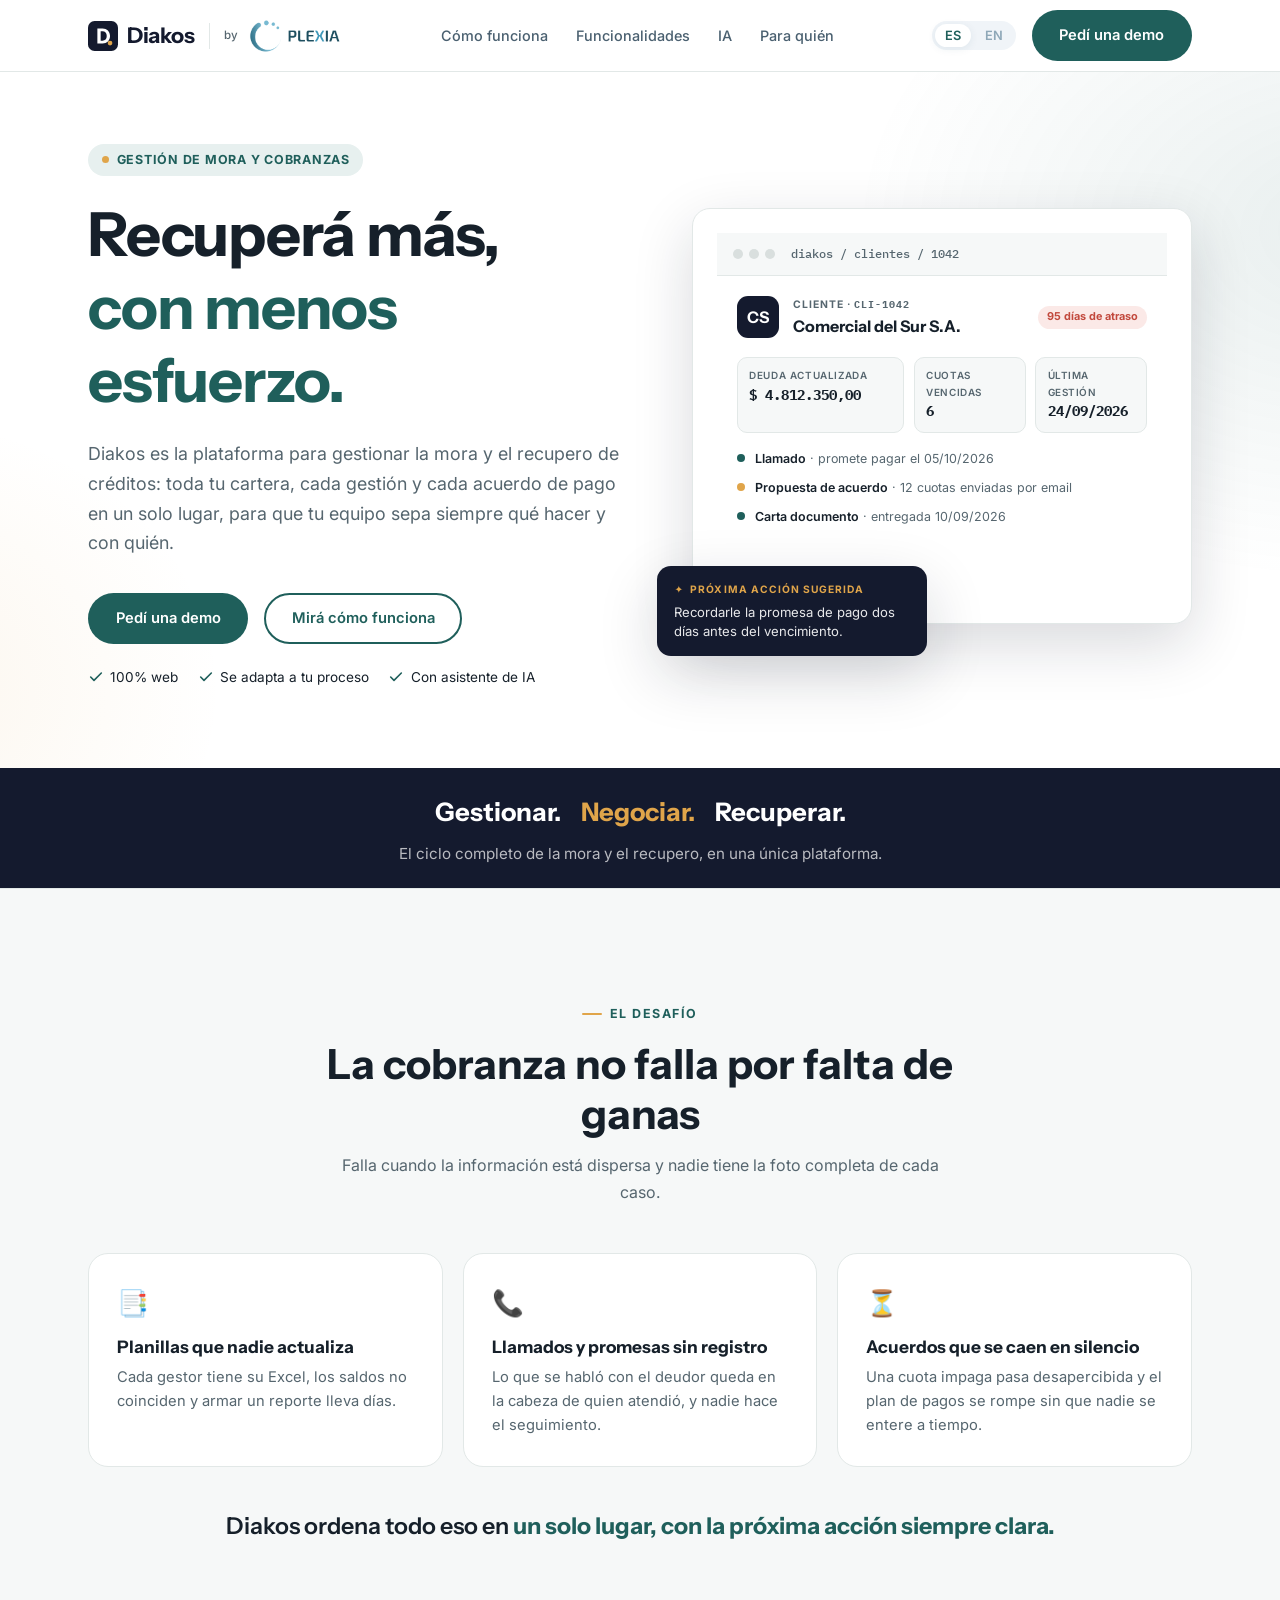
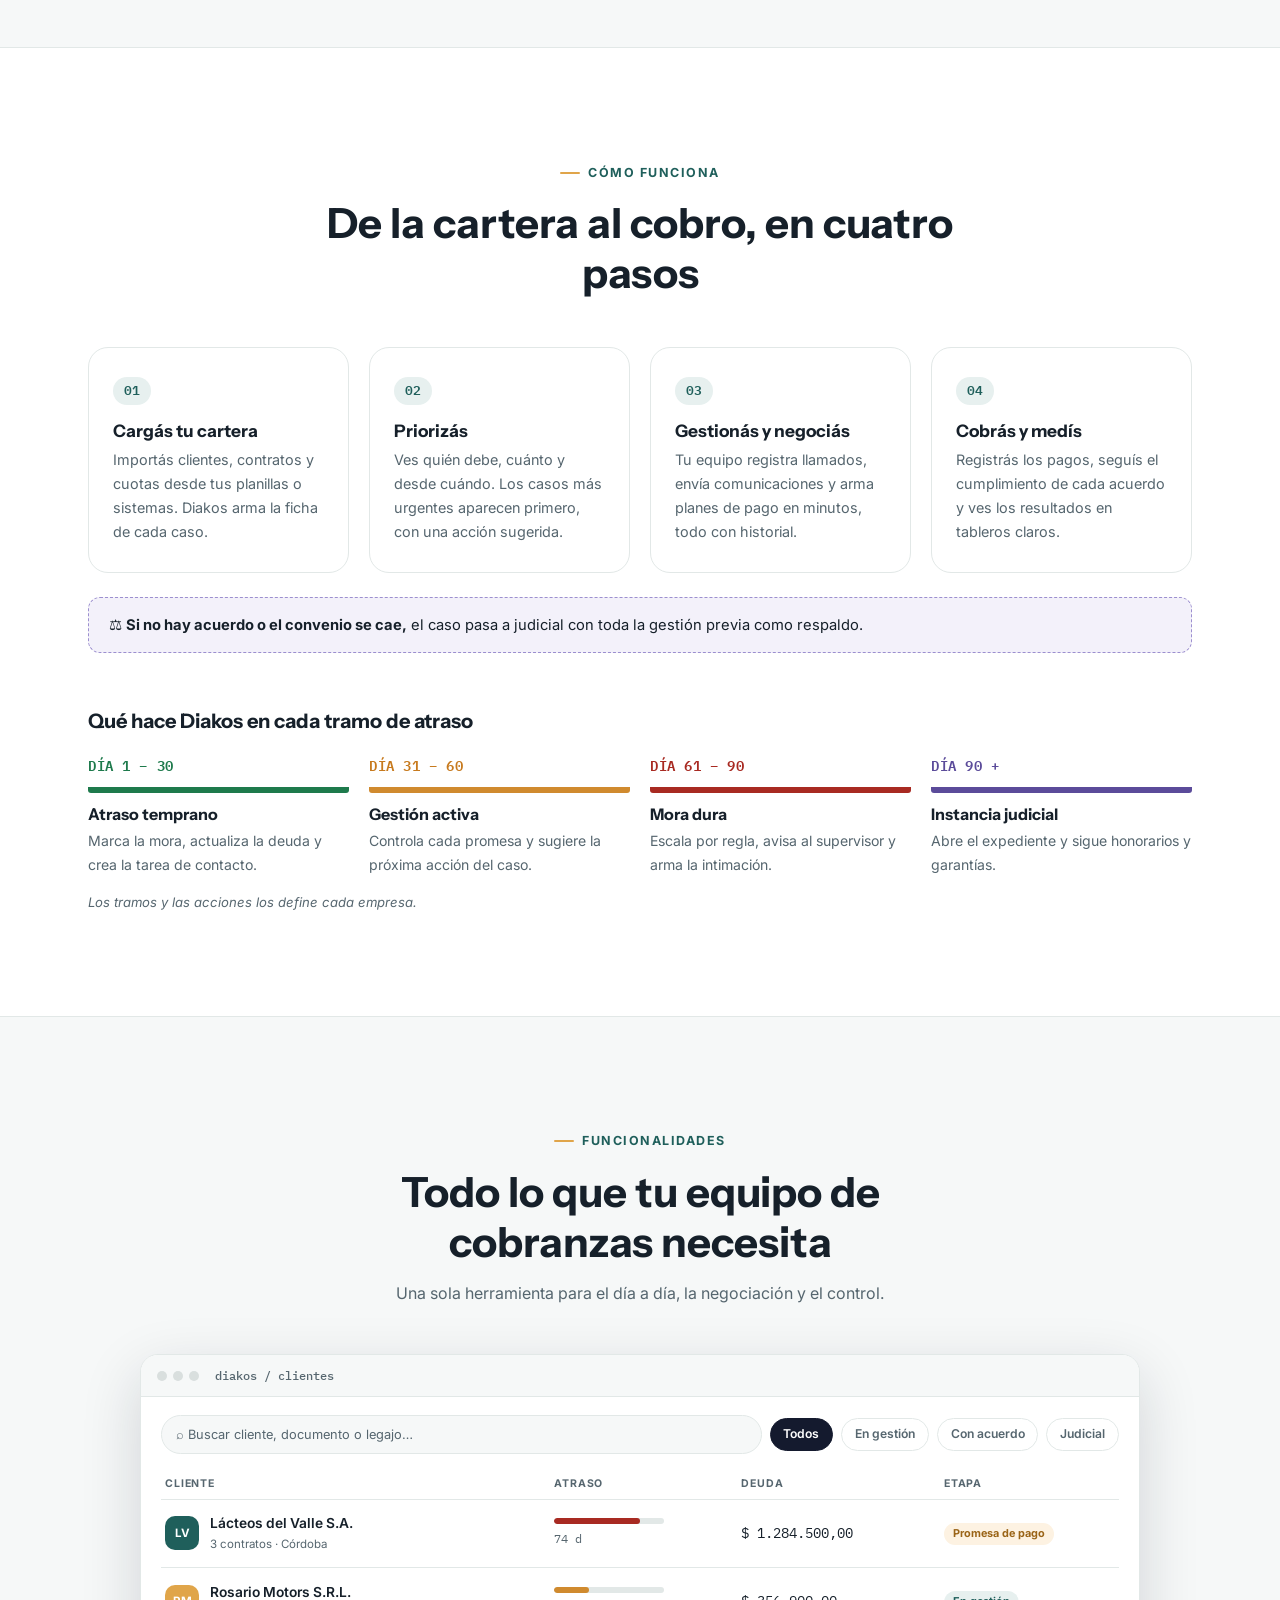
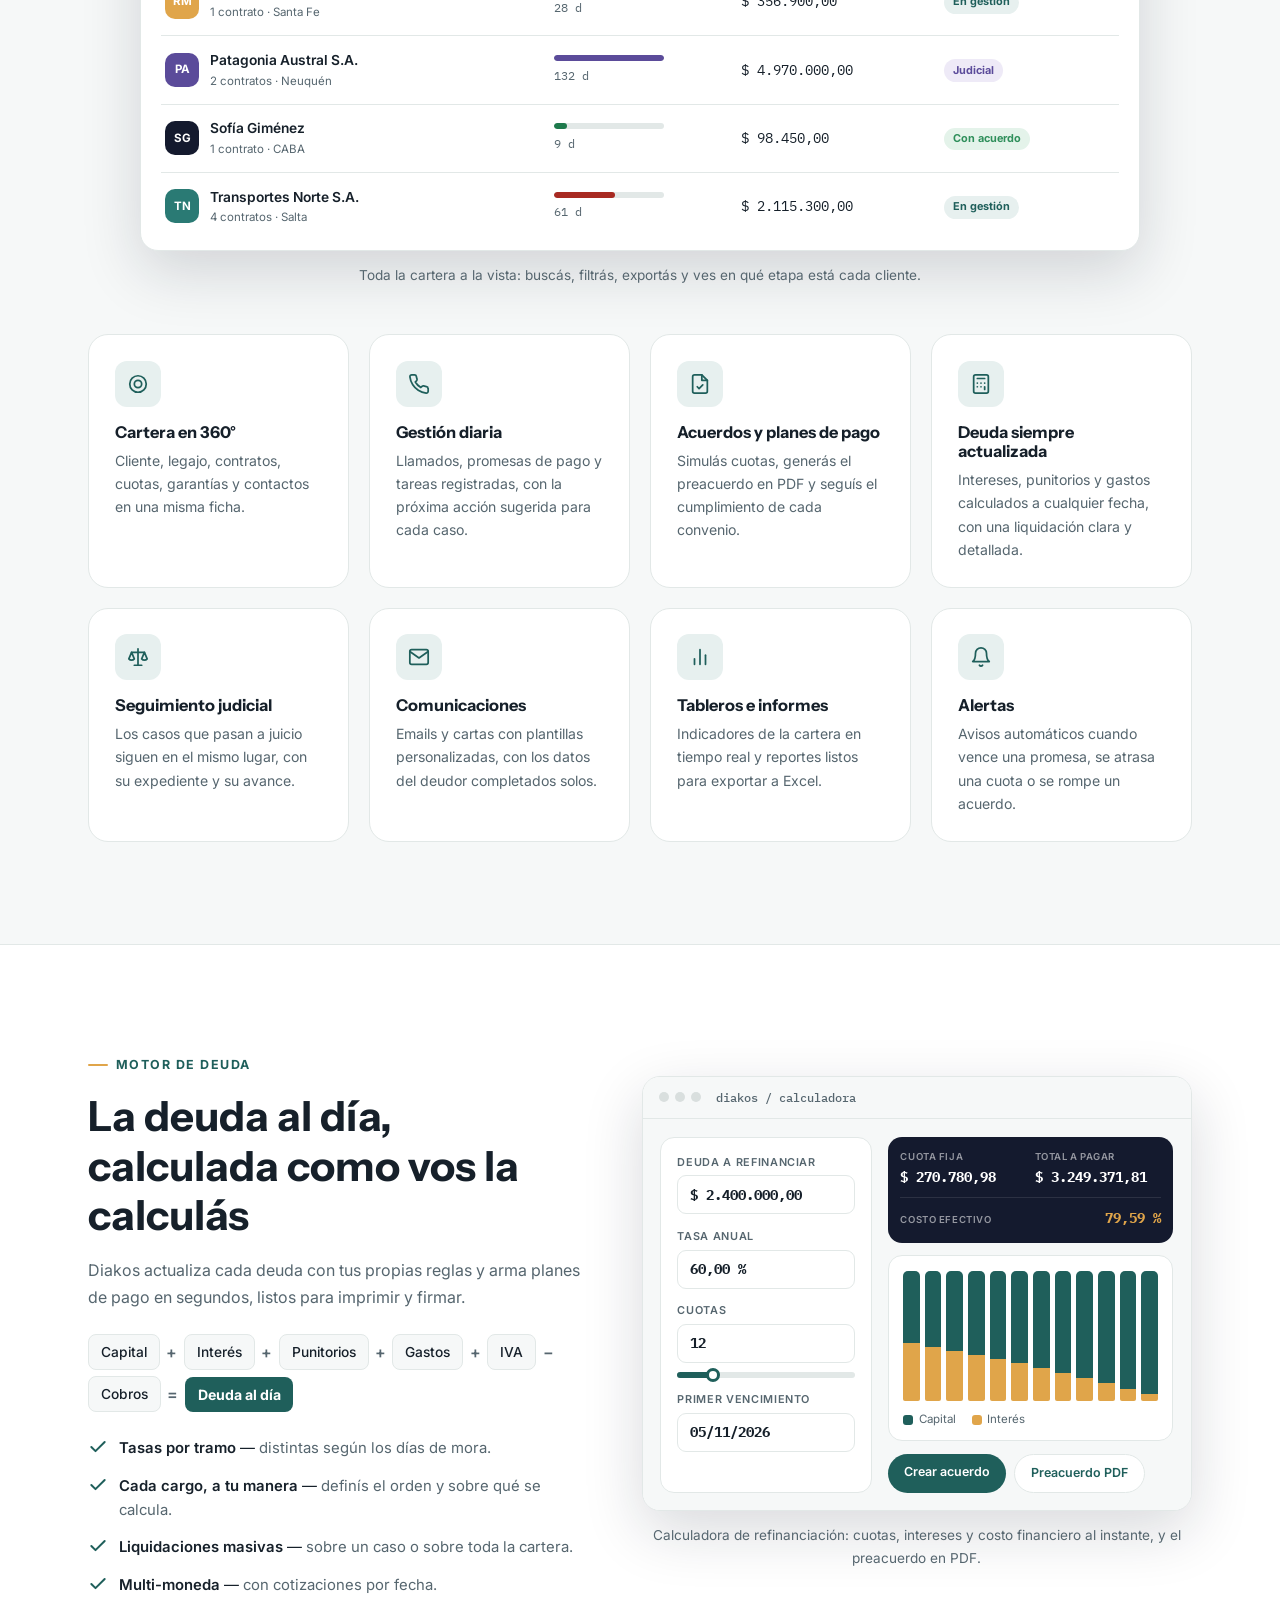
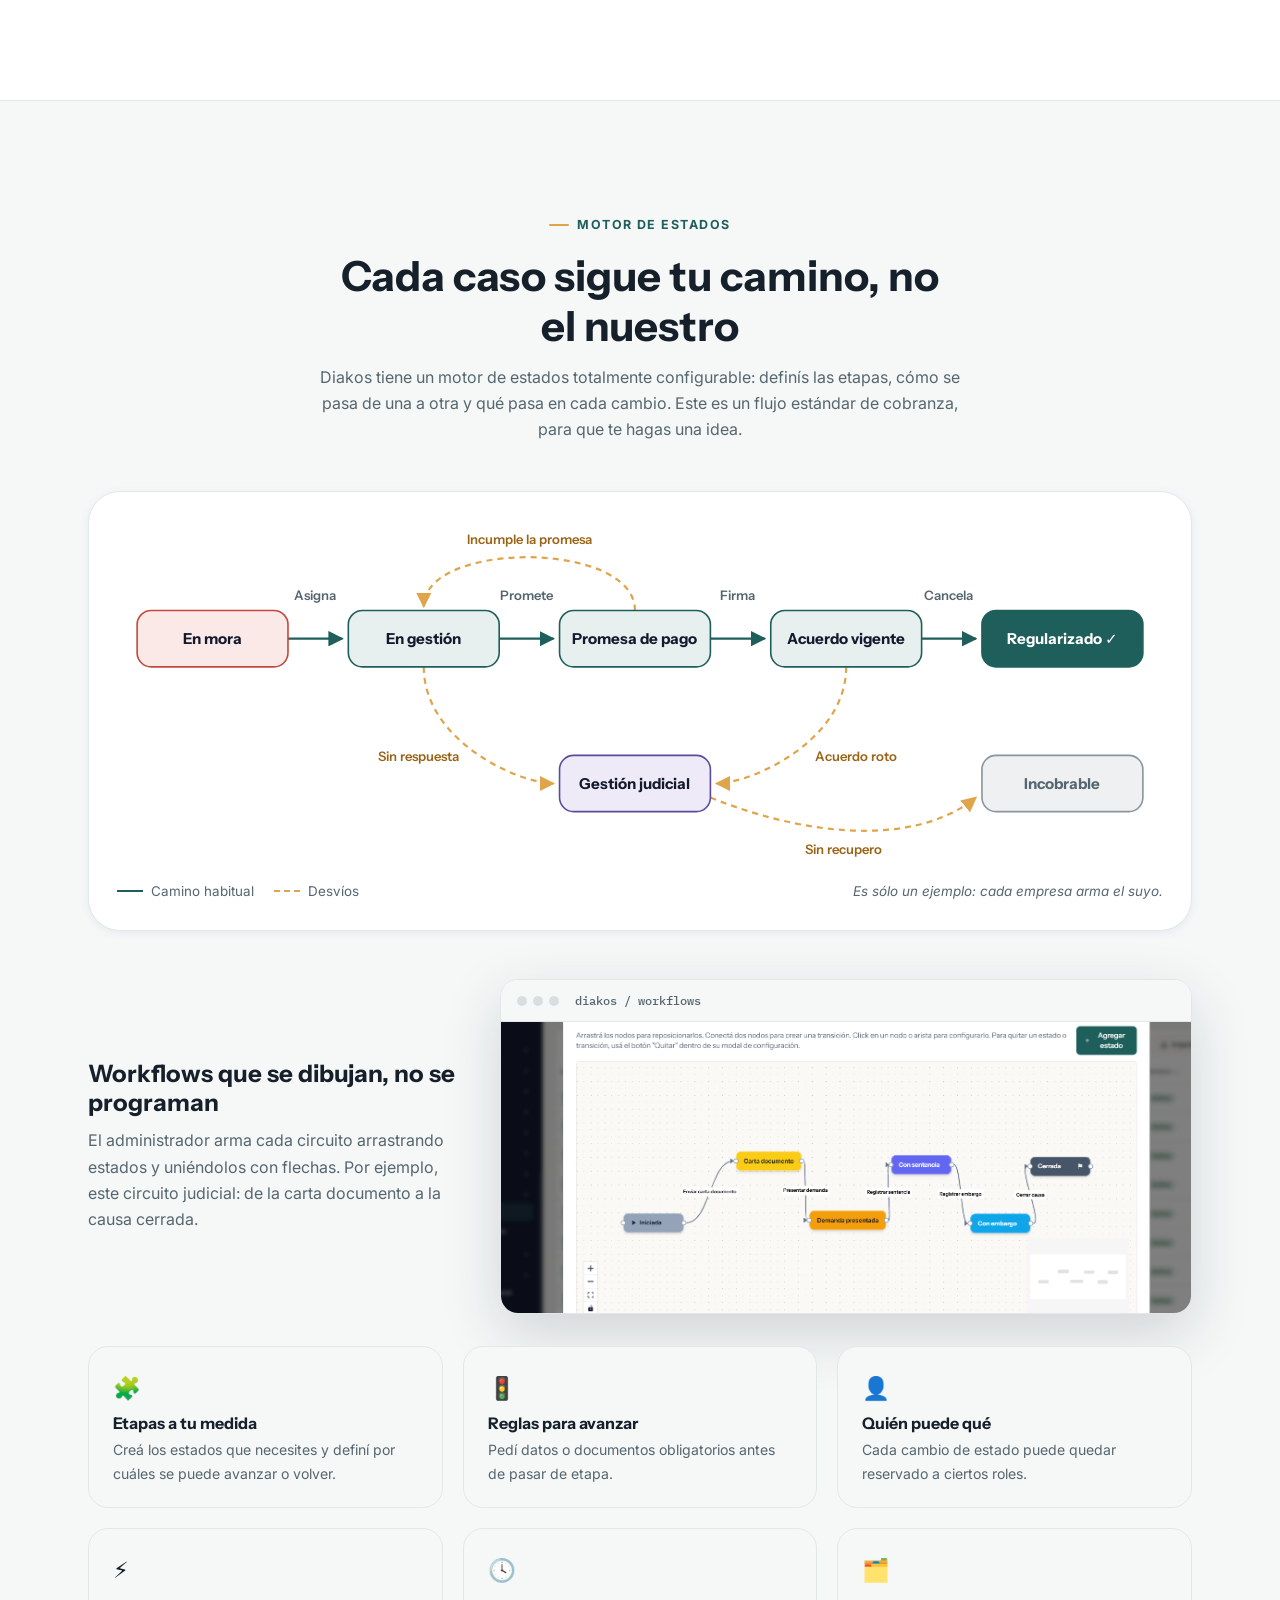
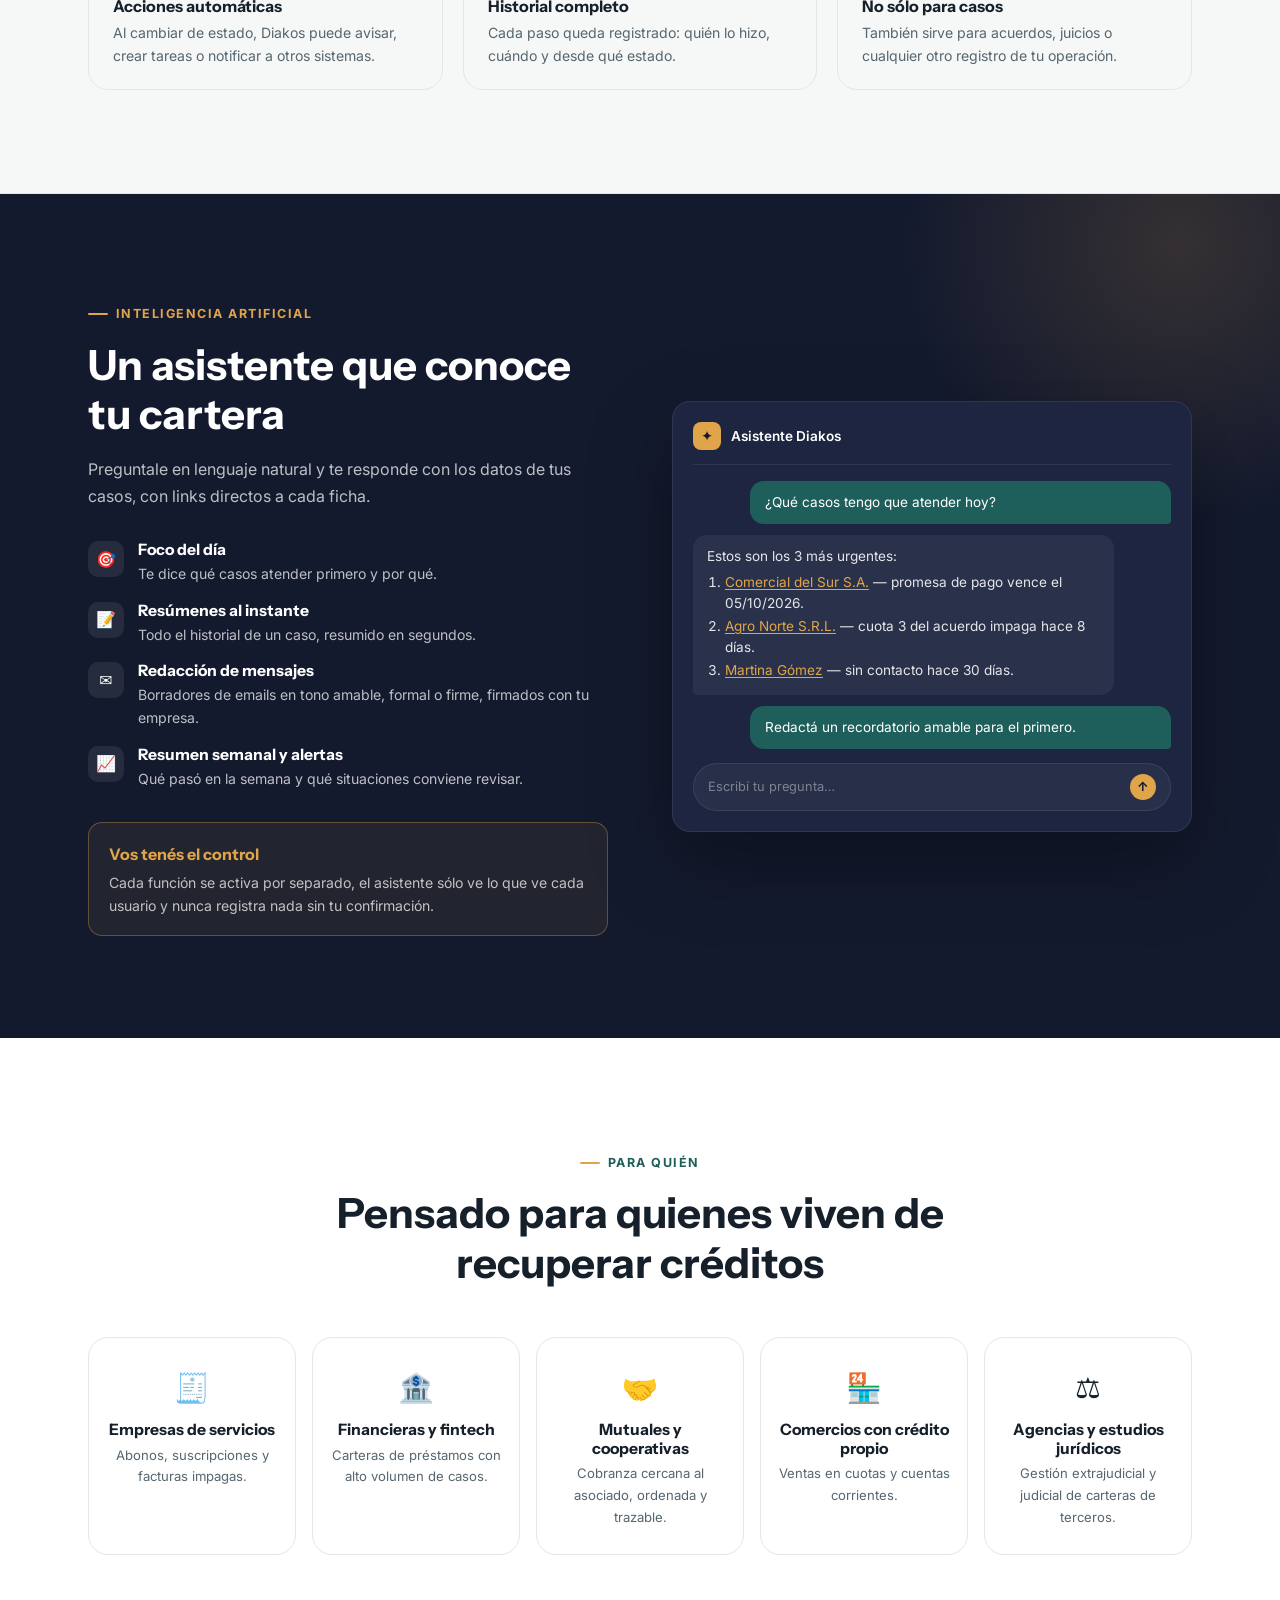
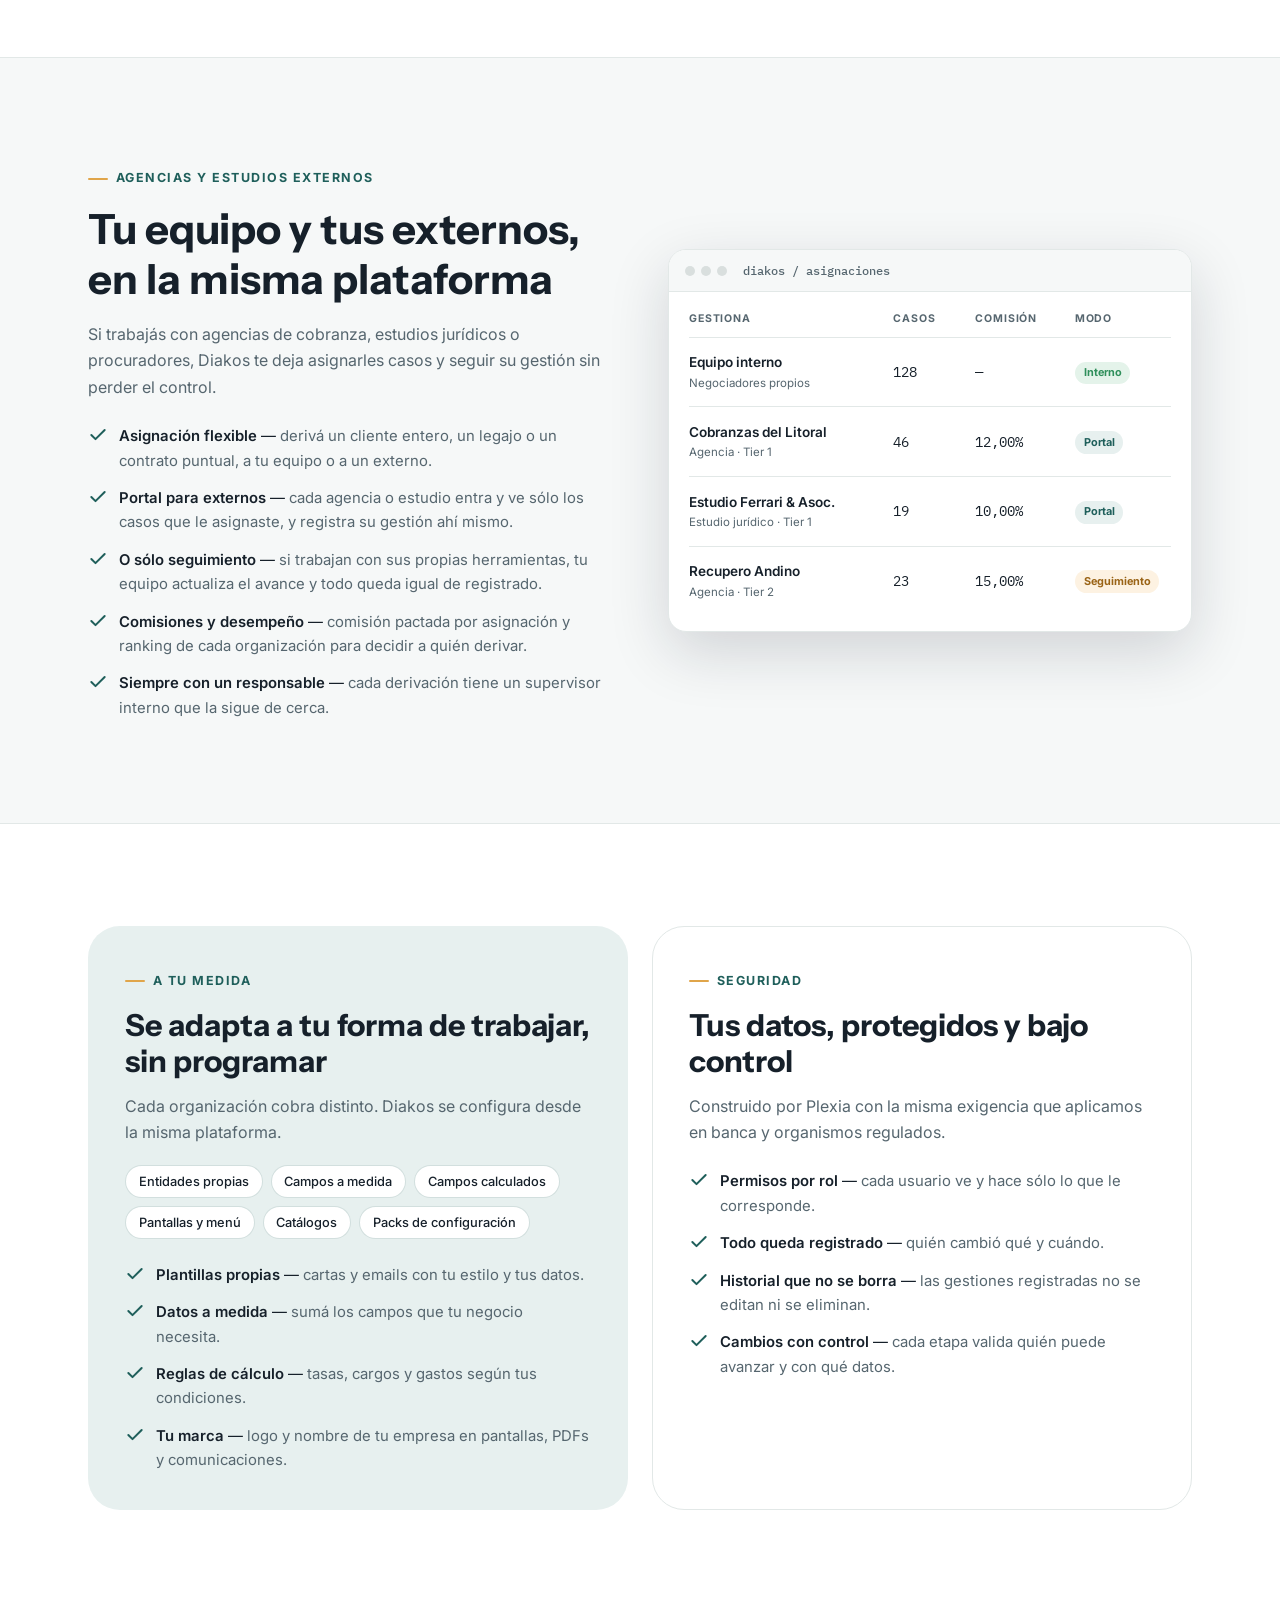
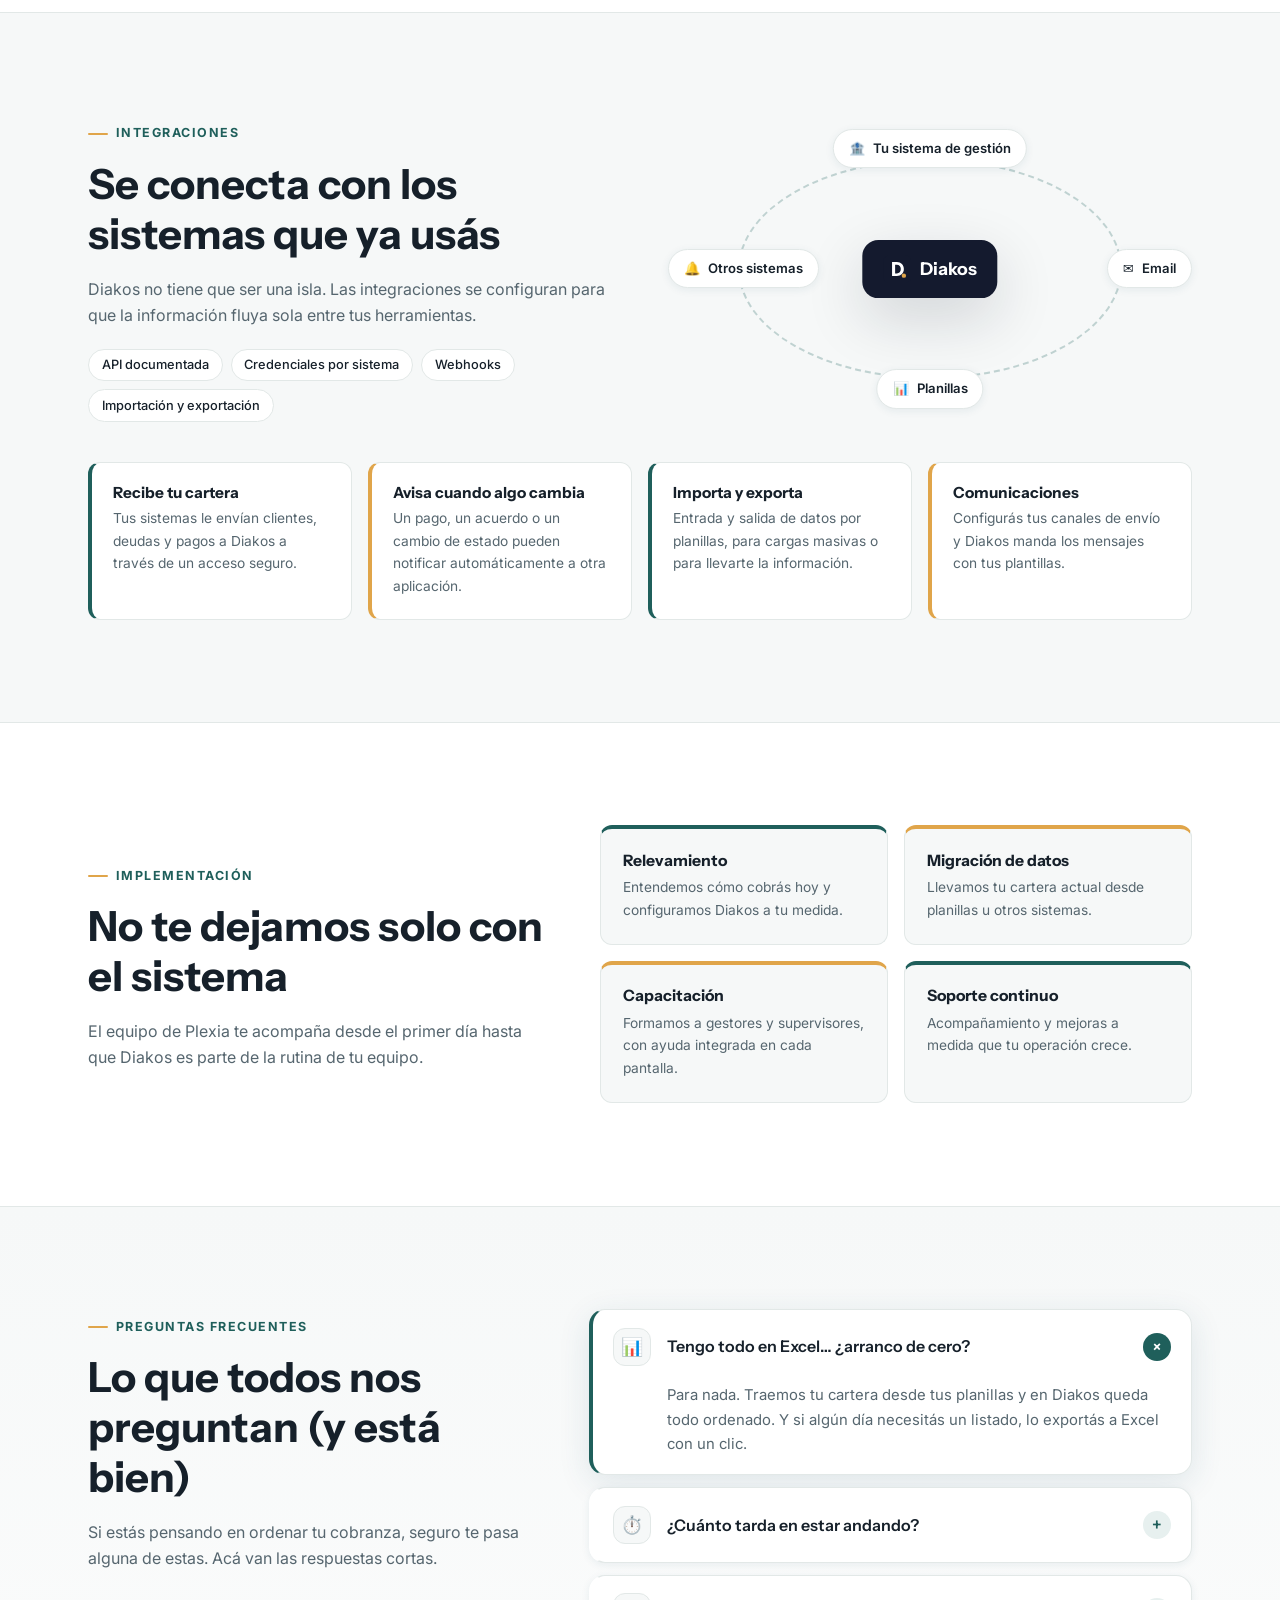
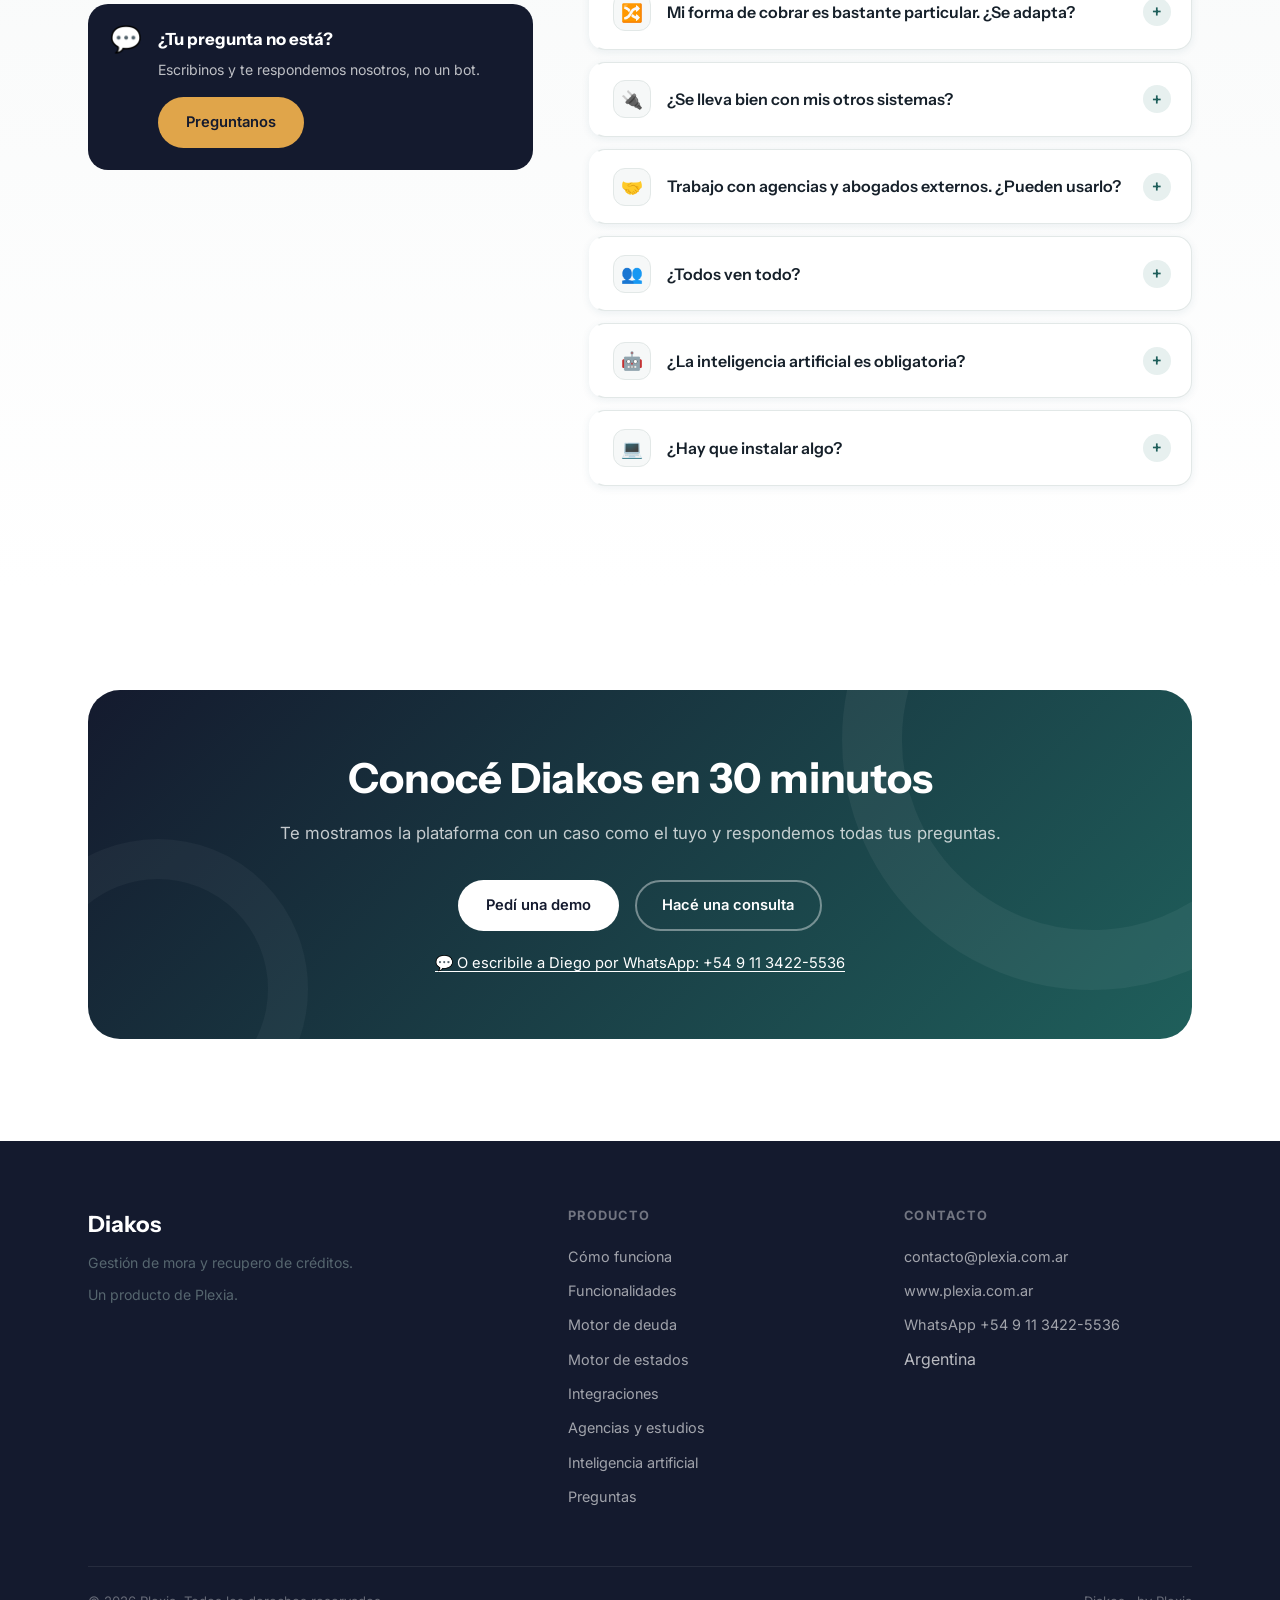
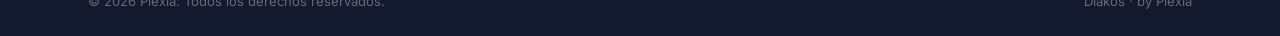
==== commit 9bda1169: "feat(diakos): reemplazar capturas reales de clientes y calculadora por ilustraciones Se quitan las c" ====
--- a/diakos/index.html
+++ b/diakos/index.html
@@ -206,7 +206,21 @@
     </div>
     <figure class="dk-shot dk-shot--wide fade-up">
       <div class="dk-window"><div class="dk-window__bar"><i></i><i></i><i></i><b>diakos / clientes</b></div>
-        <img src="img/pantalla-clientes.png" width="1590" height="930" loading="lazy" alt="Pantalla de Diakos con el listado de clientes, su estado y el flujo de gestión de cada uno" />
+        <div class="dk-list" aria-hidden="true">
+          <div class="dk-list__tools">
+            <span class="dk-list__search">⌕ <span data-i18n="dk_ls_search">Buscar cliente, documento o legajo…</span></span>
+            <span class="dk-list__chip dk-list__chip--on" data-i18n="dk_ls_f1">Todos</span>
+            <span class="dk-list__chip" data-i18n="dk_ls_f2">En gestión</span>
+            <span class="dk-list__chip" data-i18n="dk_ls_f3">Con acuerdo</span>
+            <span class="dk-list__chip" data-i18n="dk_ls_f4">Judicial</span>
+          </div>
+          <div class="dk-list__row dk-list__row--head"><span data-i18n="dk_ls_h1">Cliente</span><span data-i18n="dk_ls_h2">Atraso</span><span data-i18n="dk_ls_h3">Deuda</span><span data-i18n="dk_ls_h4">Etapa</span></div>
+          <div class="dk-list__row"><span class="dk-list__who"><i style="background:#1F5F5B">LV</i><span><b>Lácteos del Valle S.A.</b><small data-i18n="dk_ls_r1">3 contratos · Córdoba</small></span></span><span><em class="dk-list__late" style="--w:78%;--c:#A82A22"></em><small class="num">74 d</small></span><span class="num">$ 1.284.500,00</span><span><em class="dk-badge dk-badge--warn" data-i18n="dk_ls_s1">Promesa de pago</em></span></div>
+          <div class="dk-list__row"><span class="dk-list__who"><i style="background:#E0A54A">RM</i><span><b>Rosario Motors S.R.L.</b><small data-i18n="dk_ls_r2">1 contrato · Santa Fe</small></span></span><span><em class="dk-list__late" style="--w:32%;--c:#D08A2E"></em><small class="num">28 d</small></span><span class="num">$ 356.900,00</span><span><em class="dk-badge dk-badge--teal" data-i18n="dk_ls_s2">En gestión</em></span></div>
+          <div class="dk-list__row"><span class="dk-list__who"><i style="background:#5B4B9A">PA</i><span><b>Patagonia Austral S.A.</b><small data-i18n="dk_ls_r3">2 contratos · Neuquén</small></span></span><span><em class="dk-list__late" style="--w:100%;--c:#5B4B9A"></em><small class="num">132 d</small></span><span class="num">$ 4.970.000,00</span><span><em class="dk-badge dk-badge--legal" data-i18n="dk_ls_s3">Judicial</em></span></div>
+          <div class="dk-list__row"><span class="dk-list__who"><i style="background:#141A2E">SG</i><span><b>Sofía Giménez</b><small data-i18n="dk_ls_r4">1 contrato · CABA</small></span></span><span><em class="dk-list__late" style="--w:12%;--c:#1E7A4C"></em><small class="num">9 d</small></span><span class="num">$ 98.450,00</span><span><em class="dk-badge dk-badge--ok" data-i18n="dk_ls_s4">Con acuerdo</em></span></div>
+          <div class="dk-list__row"><span class="dk-list__who"><i style="background:#2A7A74">TN</i><span><b>Transportes Norte S.A.</b><small data-i18n="dk_ls_r5">4 contratos · Salta</small></span></span><span><em class="dk-list__late" style="--w:55%;--c:#A82A22"></em><small class="num">61 d</small></span><span class="num">$ 2.115.300,00</span><span><em class="dk-badge dk-badge--teal" data-i18n="dk_ls_s2">En gestión</em></span></div>
+        </div>
       </div>
       <figcaption data-i18n="dk_shot1_cap">Toda la cartera a la vista: buscás, filtrás, exportás y ves en qué etapa está cada cliente.</figcaption>
     </figure>
@@ -275,7 +289,26 @@
       </div>
       <figure class="dk-shot fade-up">
         <div class="dk-window"><div class="dk-window__bar"><i></i><i></i><i></i><b>diakos / calculadora</b></div>
-          <img src="img/pantalla-calculadora.png" width="1242" height="847" loading="lazy" alt="Calculadora de refinanciación de Diakos con el cuadro de cuotas de un plan de pago" />
+        <div class="dk-cal" aria-hidden="true">
+          <div class="dk-cal__form">
+            <label><span data-i18n="dk_cl_l1">Deuda a refinanciar</span><b class="num">$ 2.400.000,00</b></label>
+            <label><span data-i18n="dk_cl_l2">Tasa anual</span><b class="num">60,00 %</b></label>
+            <label><span data-i18n="dk_cl_l3">Cuotas</span><b class="num">12</b><em class="dk-cal__slider"><i style="width:20%"></i></em></label>
+            <label><span data-i18n="dk_cl_l4">Primer vencimiento</span><b class="num">05/11/2026</b></label>
+          </div>
+          <div class="dk-cal__out">
+            <div class="dk-cal__kpis">
+              <div><small data-i18n="dk_cl_k1">Cuota fija</small><strong class="num">$ 270.780,98</strong></div>
+              <div><small data-i18n="dk_cl_k2">Total a pagar</small><strong class="num">$ 3.249.371,81</strong></div>
+              <div><small data-i18n="dk_cl_k3">Costo efectivo</small><strong class="num gold">79,59 %</strong></div>
+            </div>
+            <div class="dk-cal__chart">
+              <div class="dk-cal__bars"><div class="dk-cal__bar" title="Cuota 1"><i style="height:44.3%"></i><b style="height:55.7%"></b></div><div class="dk-cal__bar" title="Cuota 2"><i style="height:41.5%"></i><b style="height:58.5%"></b></div><div class="dk-cal__bar" title="Cuota 3"><i style="height:38.6%"></i><b style="height:61.4%"></b></div><div class="dk-cal__bar" title="Cuota 4"><i style="height:35.5%"></i><b style="height:64.5%"></b></div><div class="dk-cal__bar" title="Cuota 5"><i style="height:32.3%"></i><b style="height:67.7%"></b></div><div class="dk-cal__bar" title="Cuota 6"><i style="height:28.9%"></i><b style="height:71.1%"></b></div><div class="dk-cal__bar" title="Cuota 7"><i style="height:25.4%"></i><b style="height:74.6%"></b></div><div class="dk-cal__bar" title="Cuota 8"><i style="height:21.6%"></i><b style="height:78.4%"></b></div><div class="dk-cal__bar" title="Cuota 9"><i style="height:17.7%"></i><b style="height:82.3%"></b></div><div class="dk-cal__bar" title="Cuota 10"><i style="height:13.6%"></i><b style="height:86.4%"></b></div><div class="dk-cal__bar" title="Cuota 11"><i style="height:9.3%"></i><b style="height:90.7%"></b></div><div class="dk-cal__bar" title="Cuota 12"><i style="height:4.8%"></i><b style="height:95.2%"></b></div></div>
+              <div class="dk-cal__legend"><span><i class="cap"></i><span data-i18n="dk_cl_lg1">Capital</span></span><span><i class="int"></i><span data-i18n="dk_cl_lg2">Interés</span></span></div>
+            </div>
+            <div class="dk-cal__actions"><span class="dk-cal__btn" data-i18n="dk_cl_b1">Crear acuerdo</span><span class="dk-cal__btn dk-cal__btn--ghost" data-i18n="dk_cl_b2">Preacuerdo PDF</span></div>
+          </div>
+        </div>
         </div>
         <figcaption data-i18n="dk_shot2_cap">Calculadora de refinanciación: cuotas, intereses y costo financiero al instante, y el preacuerdo en PDF.</figcaption>
       </figure>
--- a/diakos/diakos.css
+++ b/diakos/diakos.css
@@ -388,3 +388,62 @@
 .dk-strip__inner em { font-style: normal; color: rgba(255,255,255,.7); font-size: .95rem; flex-basis: 100%; text-align: center; }
 .dk-cta__wa { position: relative; z-index: 1; margin: 1.25rem 0 0 !important; font-size: .92rem !important; }
 .dk-cta__wa a { color: #fff; text-decoration: underline; text-underline-offset: 3px; }
+
+/* ─── Mock: listado de clientes (ilustrativo) ───────────── */
+.dk-list { padding: 1.1rem 1.25rem .6rem; }
+.dk-list__tools { display: flex; flex-wrap: wrap; gap: .5rem; align-items: center; margin-bottom: .9rem; }
+.dk-list__search { flex: 1 1 240px; padding: .5rem .9rem; border-radius: 100px; background: var(--off-white); border: 1px solid var(--gray-200); font-size: .8rem; color: var(--text-muted); }
+.dk-list__chip { padding: .35rem .8rem; border-radius: 100px; border: 1px solid var(--gray-200); font-size: .76rem; font-weight: 600; color: var(--text-muted); }
+.dk-list__chip--on { background: var(--navy); border-color: var(--navy); color: #fff; }
+.dk-list__row { display: grid; grid-template-columns: 2.4fr 1.1fr 1.2fr 1.1fr; gap: 1rem; align-items: center; padding: .8rem .25rem; border-top: 1px solid var(--gray-200); font-size: .86rem; color: var(--text-main); }
+.dk-list__row > span { min-width: 0; }
+.dk-list__row--head { border-top: 0; font-size: .66rem; font-weight: 700; letter-spacing: .08em; text-transform: uppercase; color: var(--text-muted); padding-block: .4rem; }
+.dk-list__who { display: flex; gap: .7rem; align-items: center; }
+.dk-list__who > i { width: 34px; height: 34px; min-width: 34px; border-radius: 10px; color: #fff; font-style: normal; font-size: .72rem; font-weight: 700; display: flex; align-items: center; justify-content: center; }
+.dk-list__who > span { min-width: 0; }
+.dk-list__who b { display: block; font-weight: 600; white-space: nowrap; overflow: hidden; text-overflow: ellipsis; }
+.dk-list__who small, .dk-list__row small { display: block; font-size: .72rem; color: var(--text-muted); }
+.dk-list__late { display: block; height: 6px; border-radius: 100px; background: var(--gray-200); position: relative; overflow: hidden; margin-bottom: .3rem; max-width: 110px; }
+.dk-list__late::after { content: ''; position: absolute; inset: 0 auto 0 0; width: var(--w); background: var(--c); border-radius: 100px; }
+.dk-list__row em { font-style: normal; }
+.dk-badge--legal { background: #EEEAF7; color: #5B4B9A; }
+
+/* ─── Mock: calculadora (ilustrativo) ───────────────────── */
+.dk-cal { display: grid; grid-template-columns: .85fr 1.15fr; gap: 1rem; padding: 1.1rem; background: var(--off-white); }
+.dk-cal > * { min-width: 0; }
+.dk-cal__form { background: #fff; border: 1px solid var(--gray-200); border-radius: 14px; padding: 1rem; display: flex; flex-direction: column; gap: .85rem; }
+.dk-cal__form label { display: block; }
+.dk-cal__form span { display: block; font-size: .68rem; font-weight: 600; text-transform: uppercase; letter-spacing: .06em; color: var(--text-muted); margin-bottom: .25rem; }
+.dk-cal__form b { display: block; padding: .45rem .7rem; border-radius: 9px; border: 1px solid var(--gray-200); font-size: .85rem; color: var(--text-main); }
+.dk-cal__slider { display: block; height: 6px; margin-top: .55rem; border-radius: 100px; background: var(--gray-200); position: relative; }
+.dk-cal__slider i { position: absolute; inset: 0 auto 0 0; background: var(--blue-dark); border-radius: 100px; }
+.dk-cal__slider i::after { content: ''; position: absolute; right: -7px; top: -4px; width: 14px; height: 14px; border-radius: 50%; background: #fff; border: 3px solid var(--blue-dark); }
+.dk-cal__out { display: flex; flex-direction: column; gap: .8rem; }
+.dk-cal__kpis { display: grid; grid-template-columns: 1fr 1fr; gap: .5rem; background: var(--navy); border-radius: 14px; padding: .8rem; }
+.dk-cal__kpis > div { min-width: 0; }
+.dk-cal__kpis small { display: block; font-size: .6rem; font-weight: 600; text-transform: uppercase; letter-spacing: .06em; color: rgba(255,255,255,.55); }
+.dk-cal__kpis strong { display: block; color: #fff; font-size: .9rem; white-space: nowrap; }
+.dk-cal__kpis > div:nth-child(3) { grid-column: 1 / -1; display: flex; justify-content: space-between; align-items: baseline; padding-top: .5rem; border-top: 1px solid rgba(255,255,255,.1); }
+.dk-cal__kpis strong.gold { color: var(--gold); }
+.dk-cal__chart { background: #fff; border: 1px solid var(--gray-200); border-radius: 14px; padding: .9rem .9rem .7rem; }
+.dk-cal__bars { display: flex; align-items: flex-end; gap: 5px; height: 130px; }
+.dk-cal__bar { flex: 1; height: 100%; display: flex; flex-direction: column-reverse; border-radius: 5px 5px 2px 2px; overflow: hidden; }
+.dk-cal__bar b { display: block; background: var(--blue-dark); }
+.dk-cal__bar i { display: block; background: var(--gold); }
+.dk-cal__legend { display: flex; gap: 1rem; margin-top: .6rem; font-size: .72rem; color: var(--text-muted); }
+.dk-cal__legend > span { display: inline-flex; align-items: center; gap: .35rem; }
+.dk-cal__legend i { width: 10px; height: 10px; border-radius: 3px; display: inline-block; }
+.dk-cal__legend i.cap { background: var(--blue-dark); }
+.dk-cal__legend i.int { background: var(--gold); }
+.dk-cal__actions { display: flex; gap: .5rem; flex-wrap: wrap; }
+.dk-cal__btn { padding: .5rem 1rem; border-radius: 100px; background: var(--blue-dark); color: #fff; font-size: .78rem; font-weight: 600; }
+.dk-cal__btn--ghost { background: #fff; color: var(--blue-dark); border: 1px solid var(--gray-200); }
+
+@media (max-width: 640px) {
+  .dk-list__row { grid-template-columns: 1.5fr 1.1fr 1fr; gap: .6rem; }
+  .dk-list__row > span:nth-child(2) { display: none; }
+  .dk-list__row .num { font-size: .74rem; white-space: nowrap; }
+  .dk-list__who > i { display: none; }
+  .dk-list { padding-inline: .9rem; }
+  .dk-cal { grid-template-columns: 1fr; }
+}
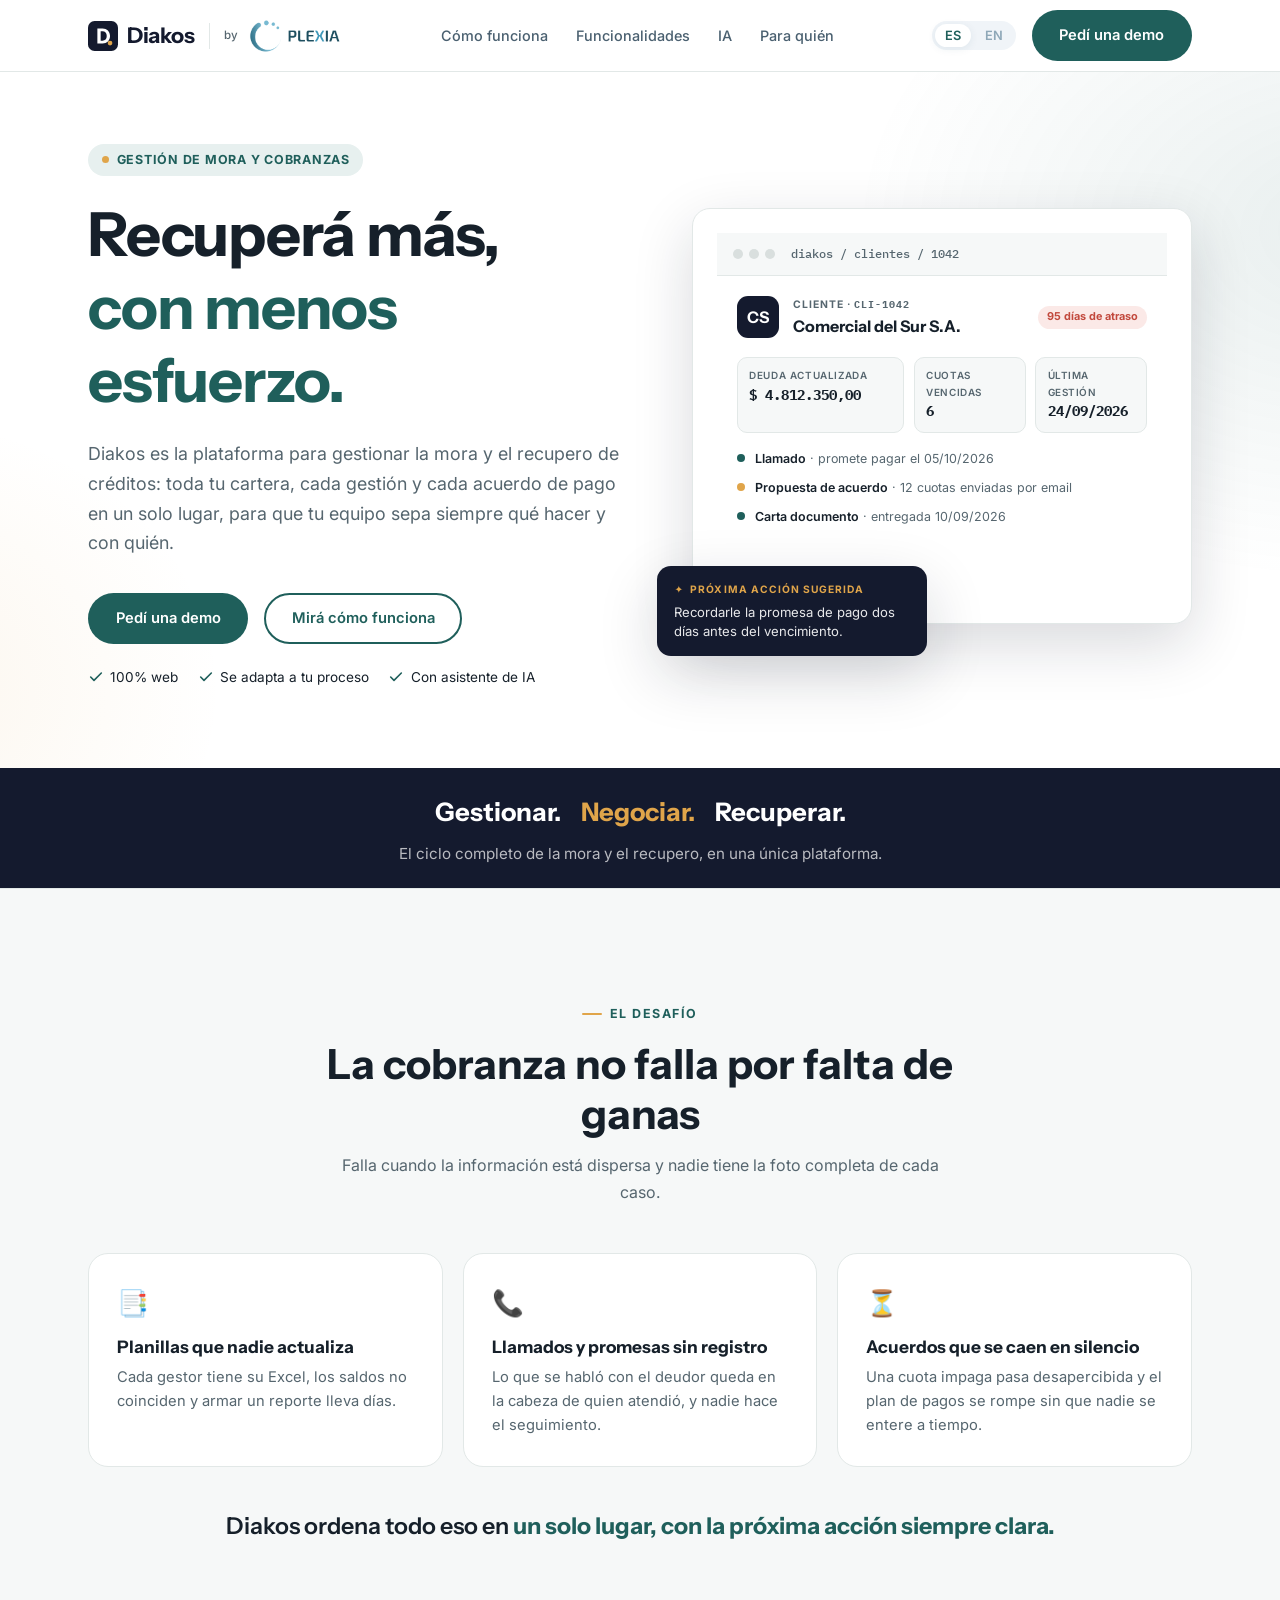
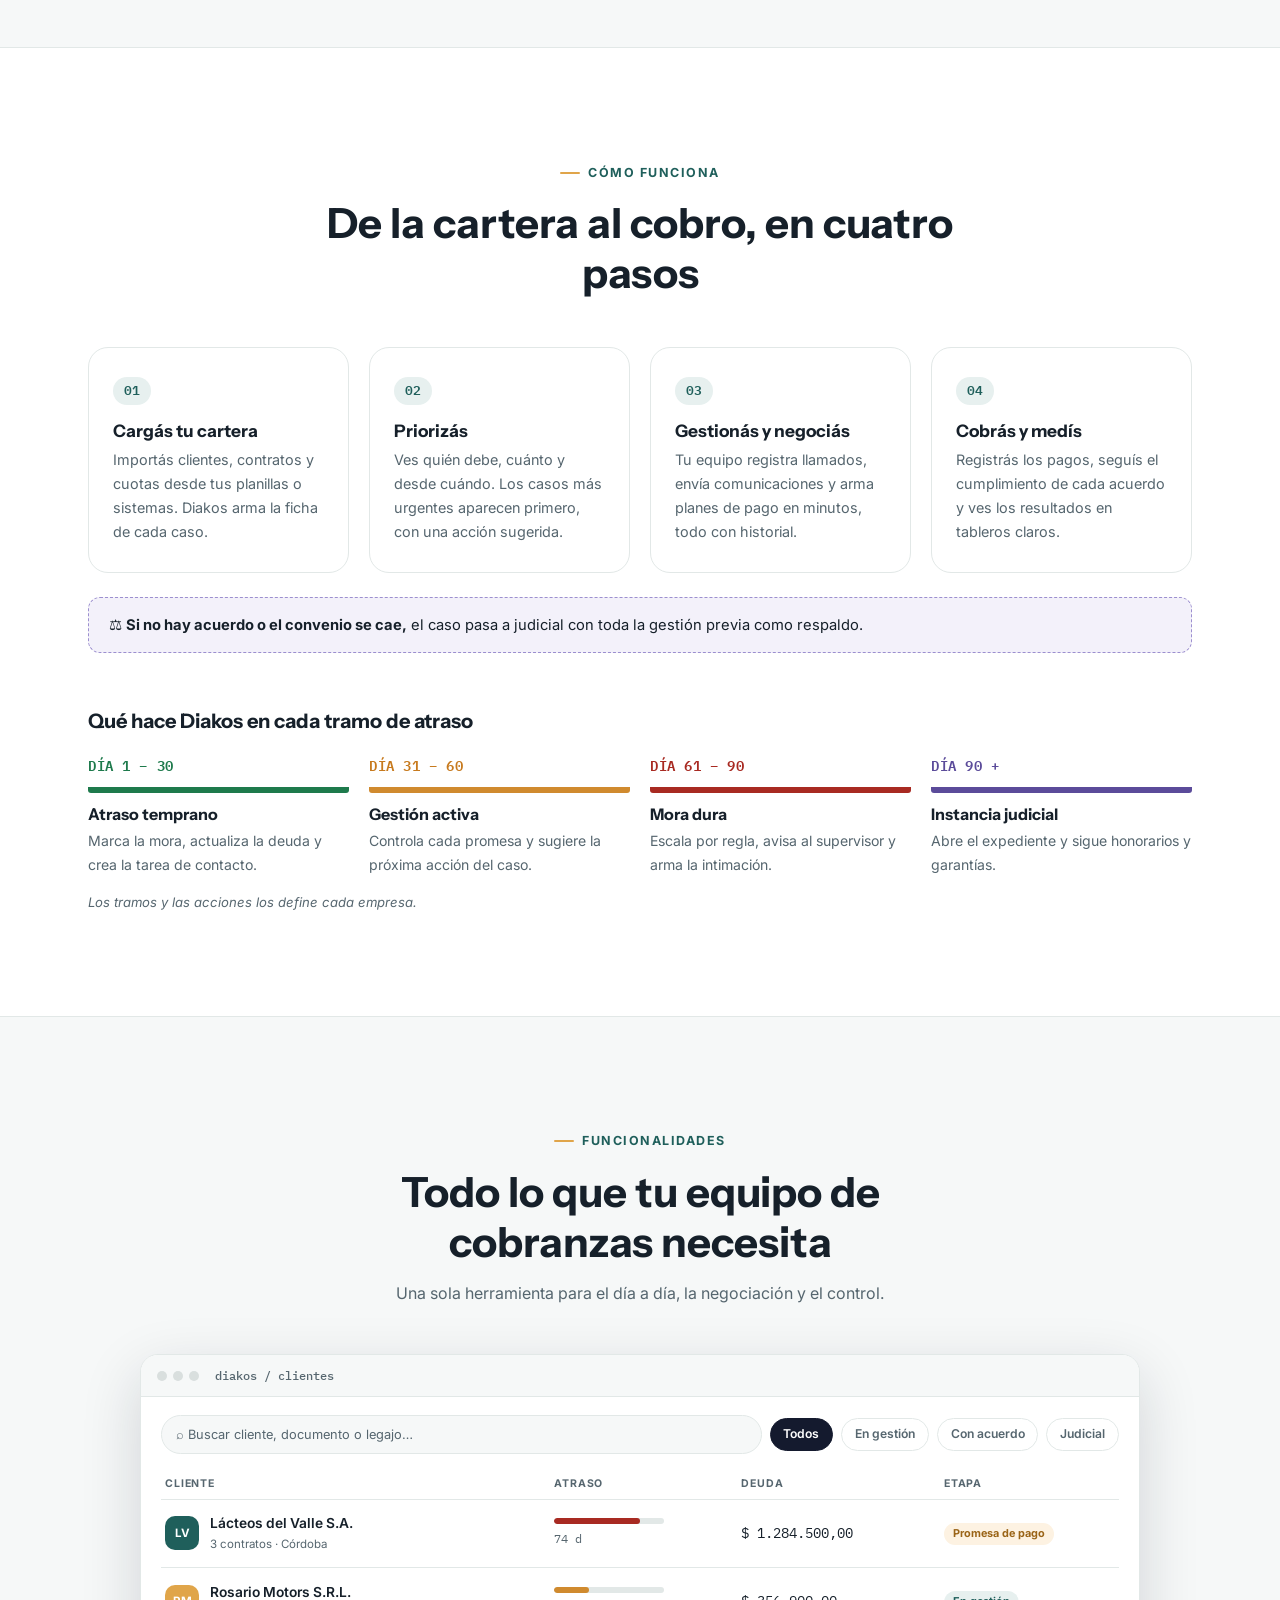
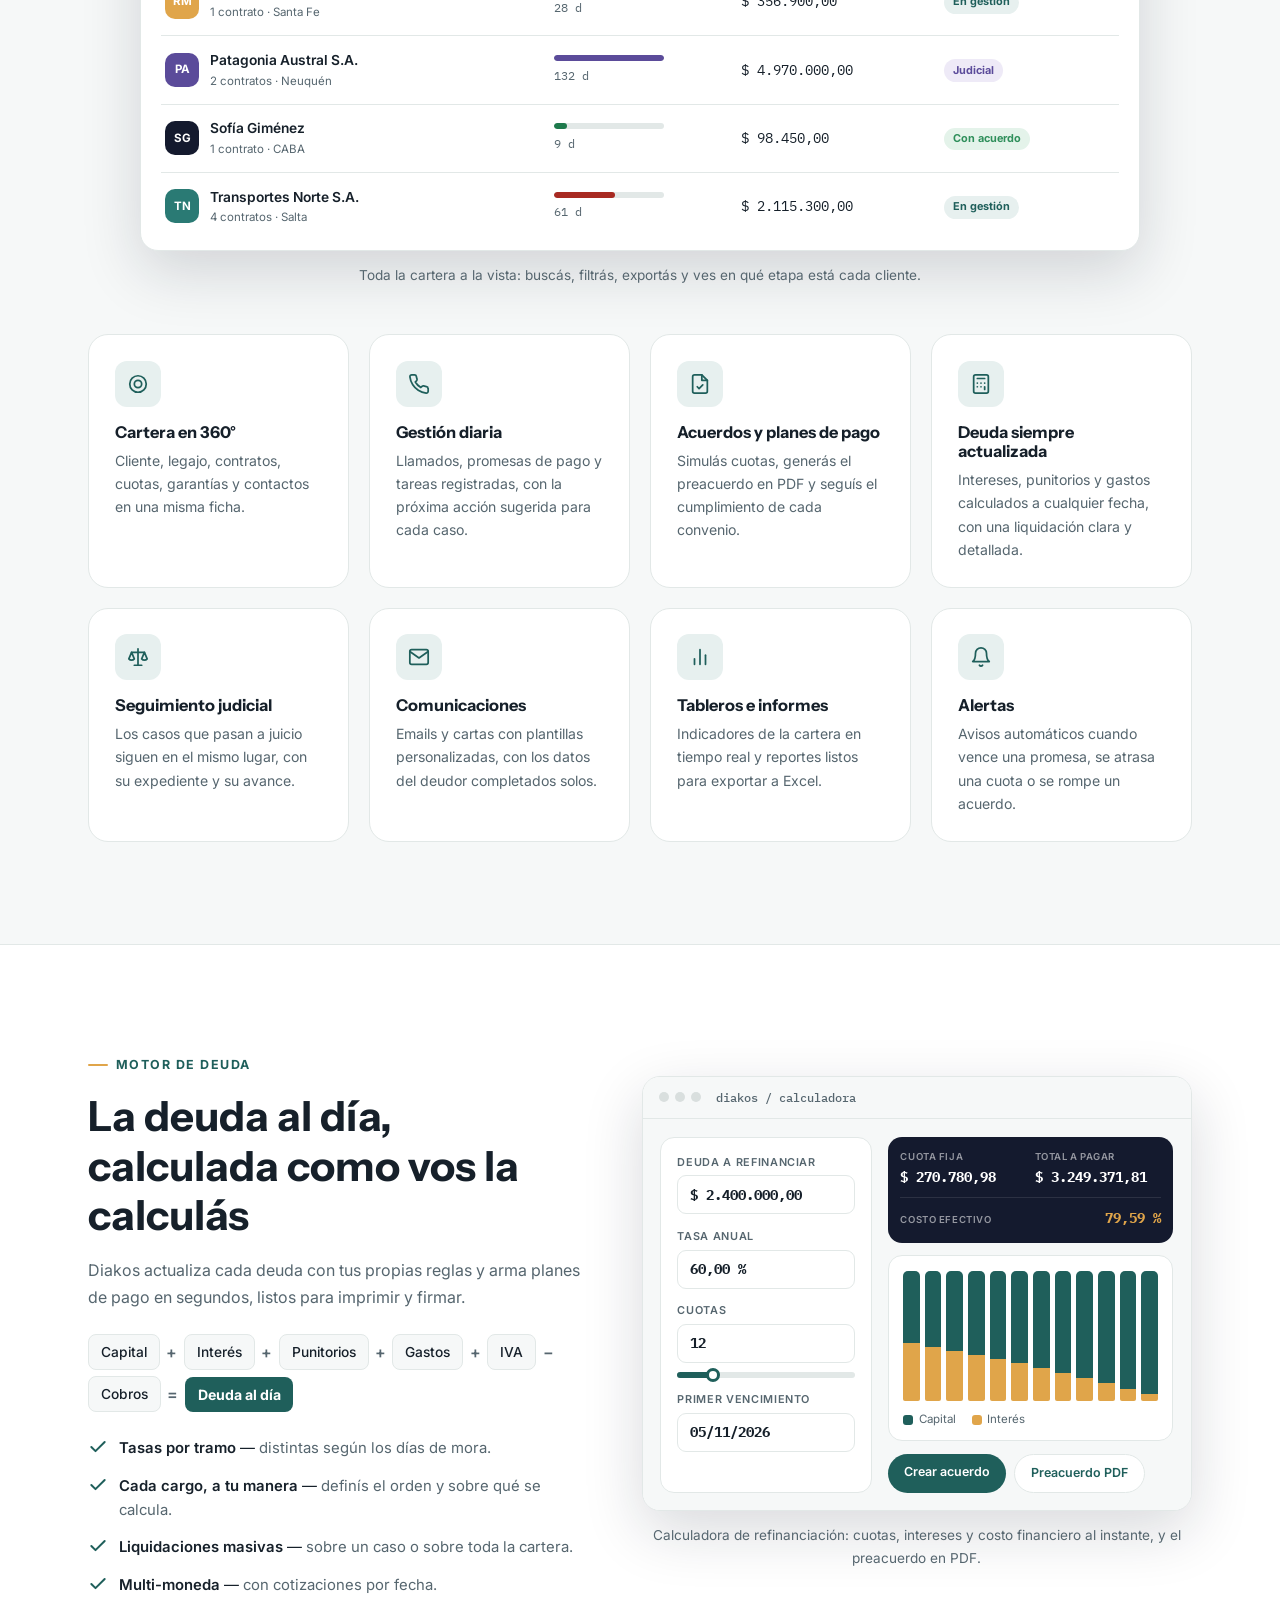
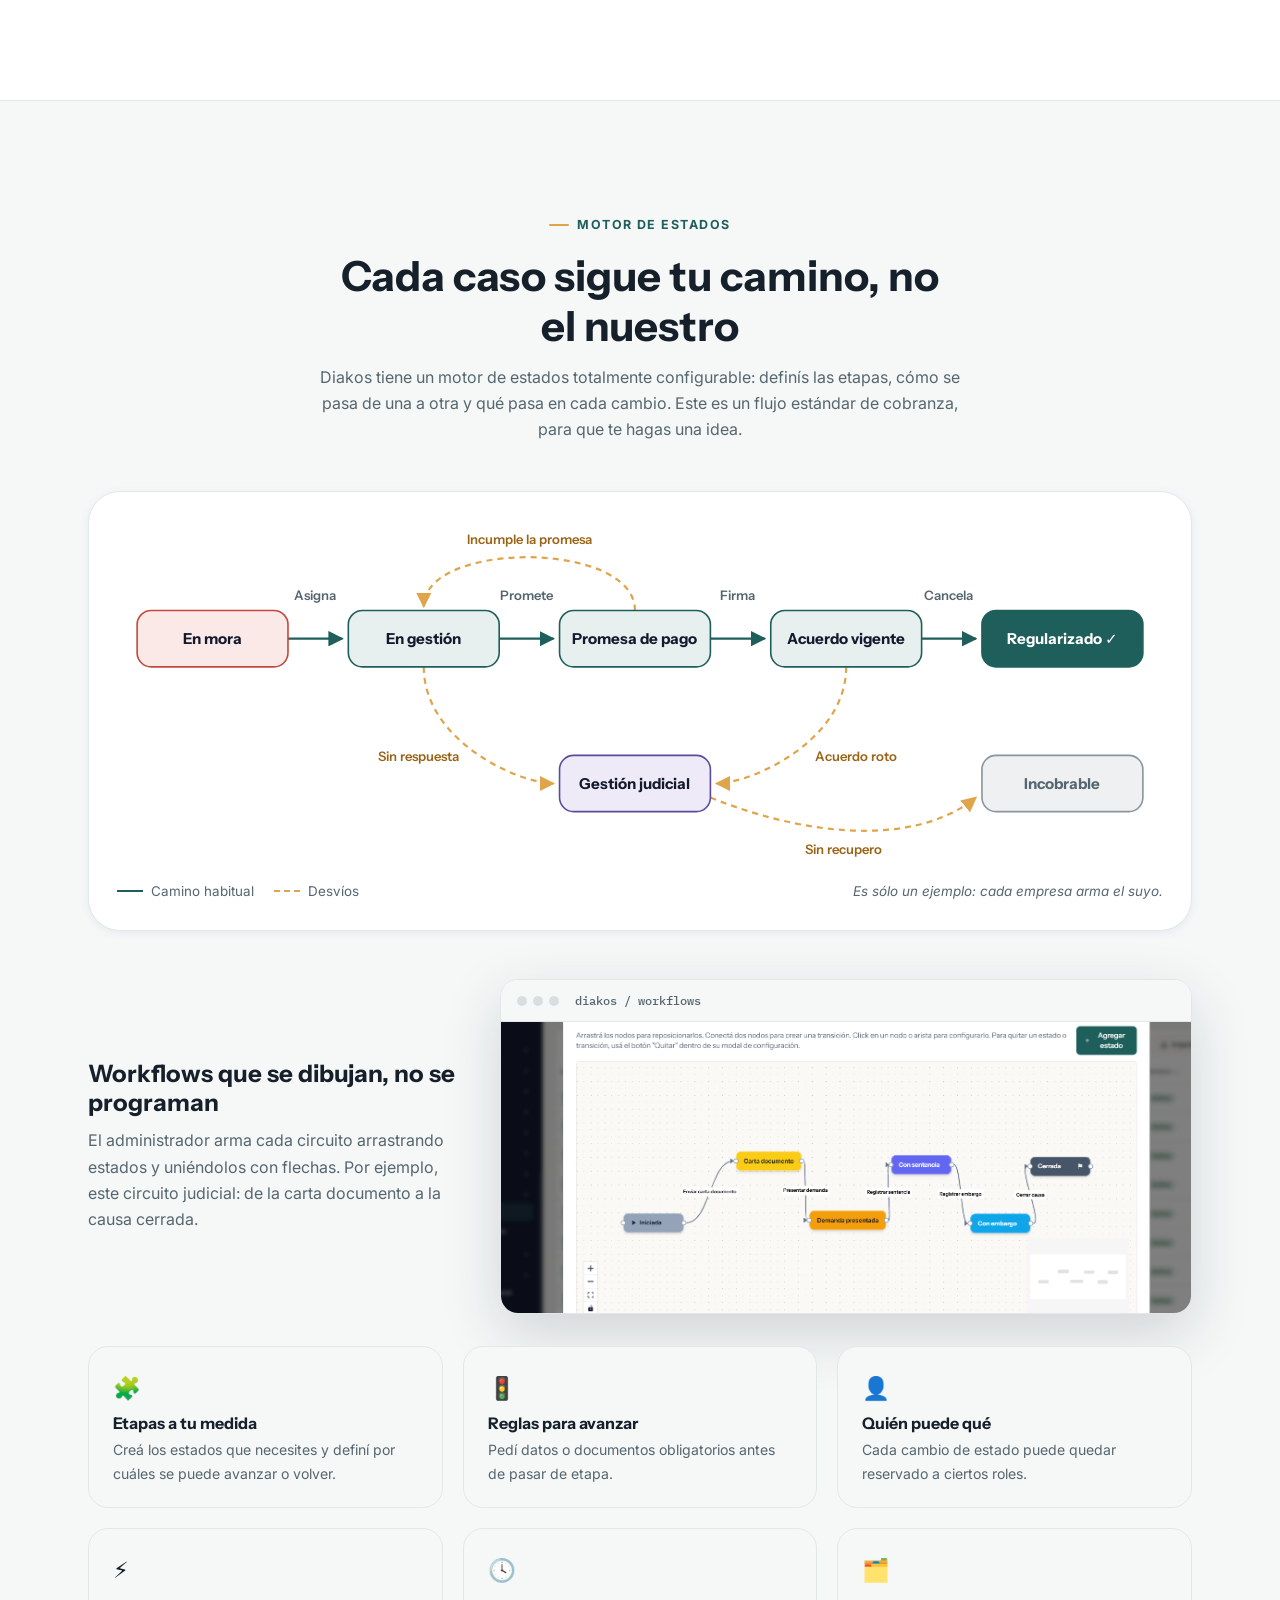
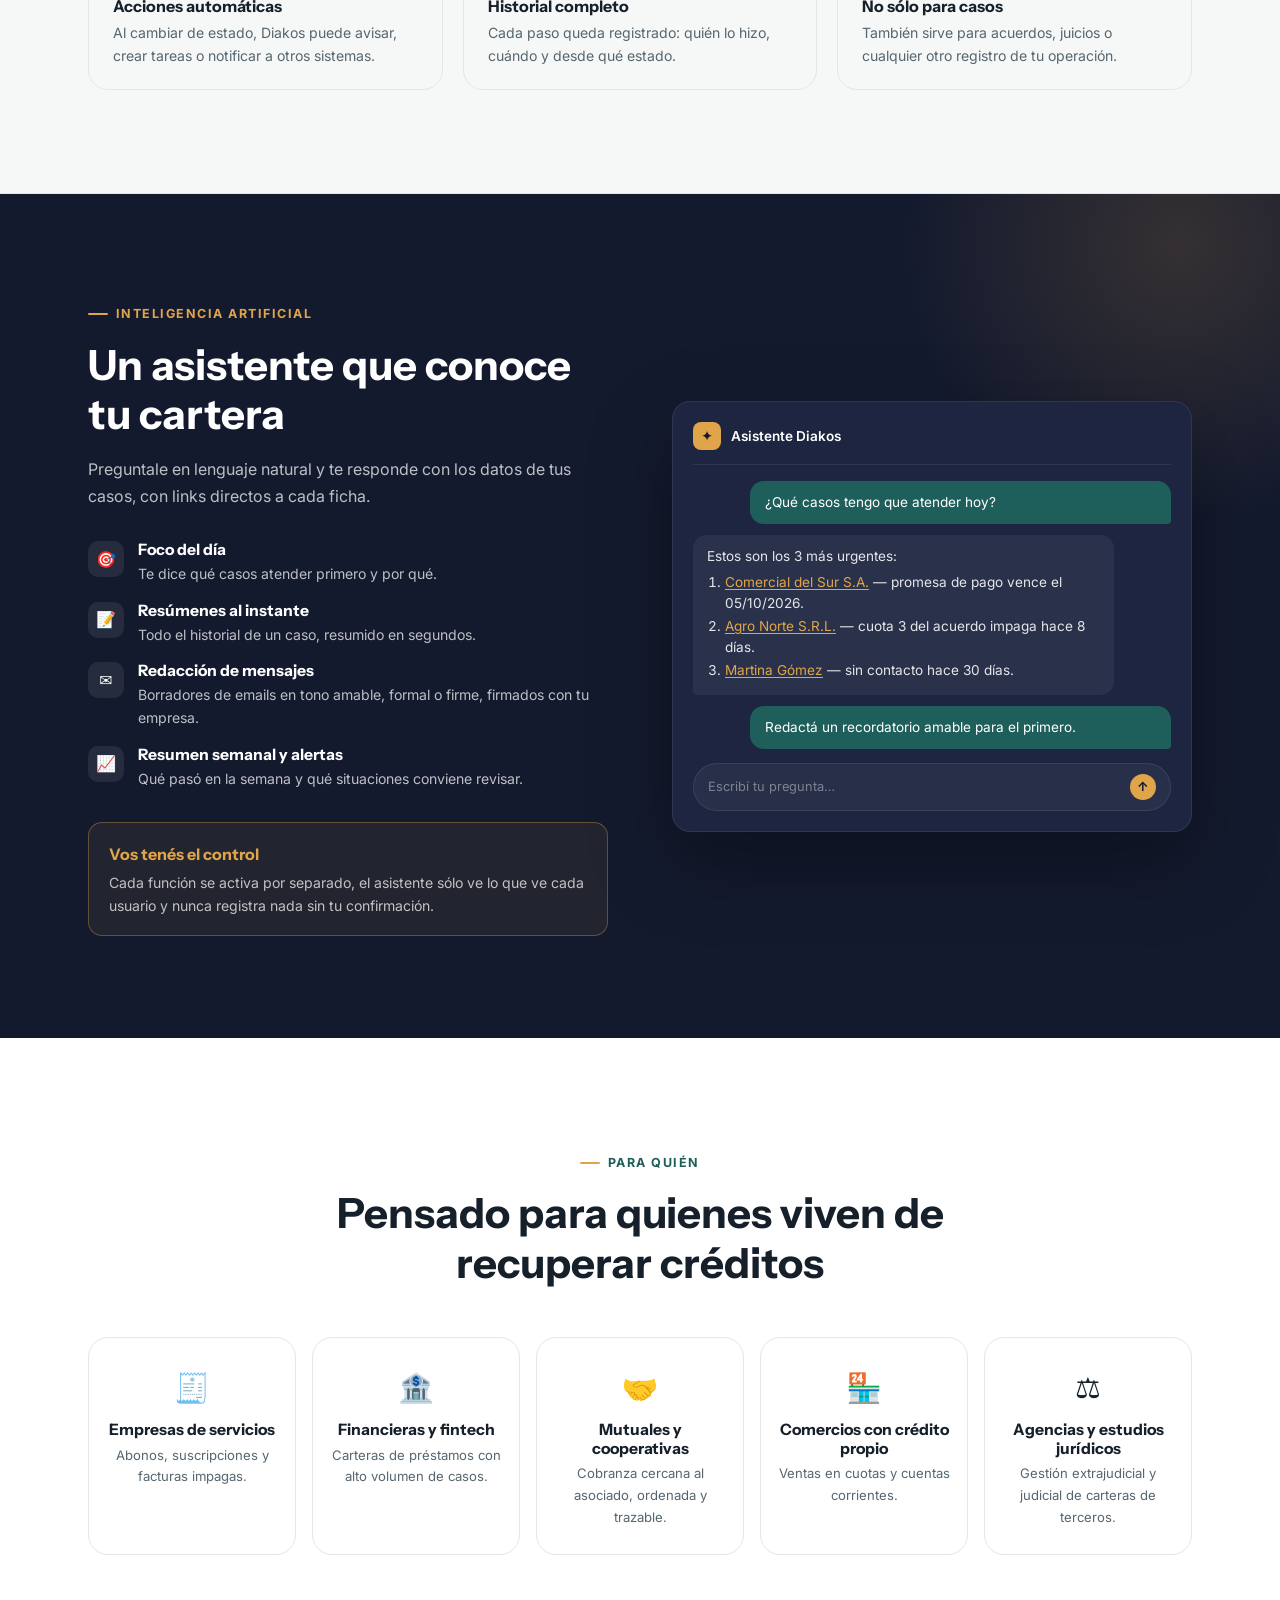
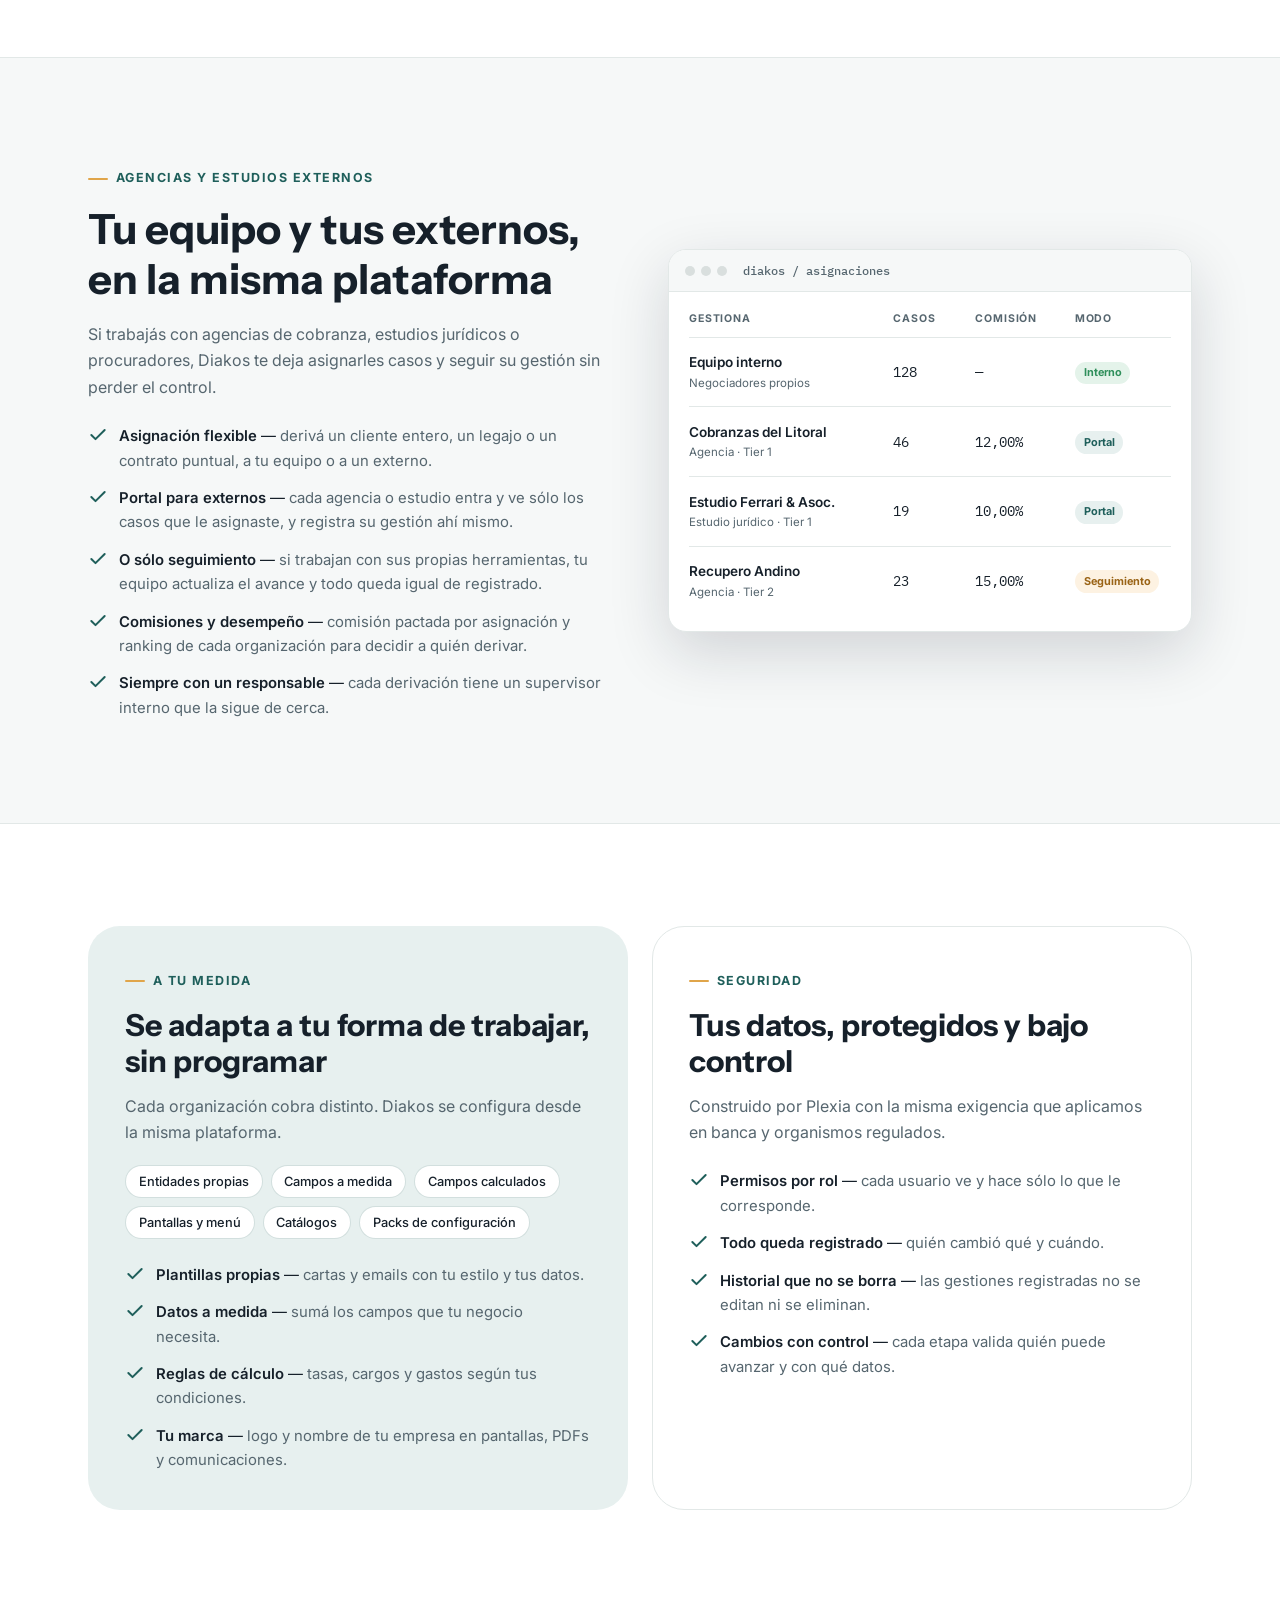
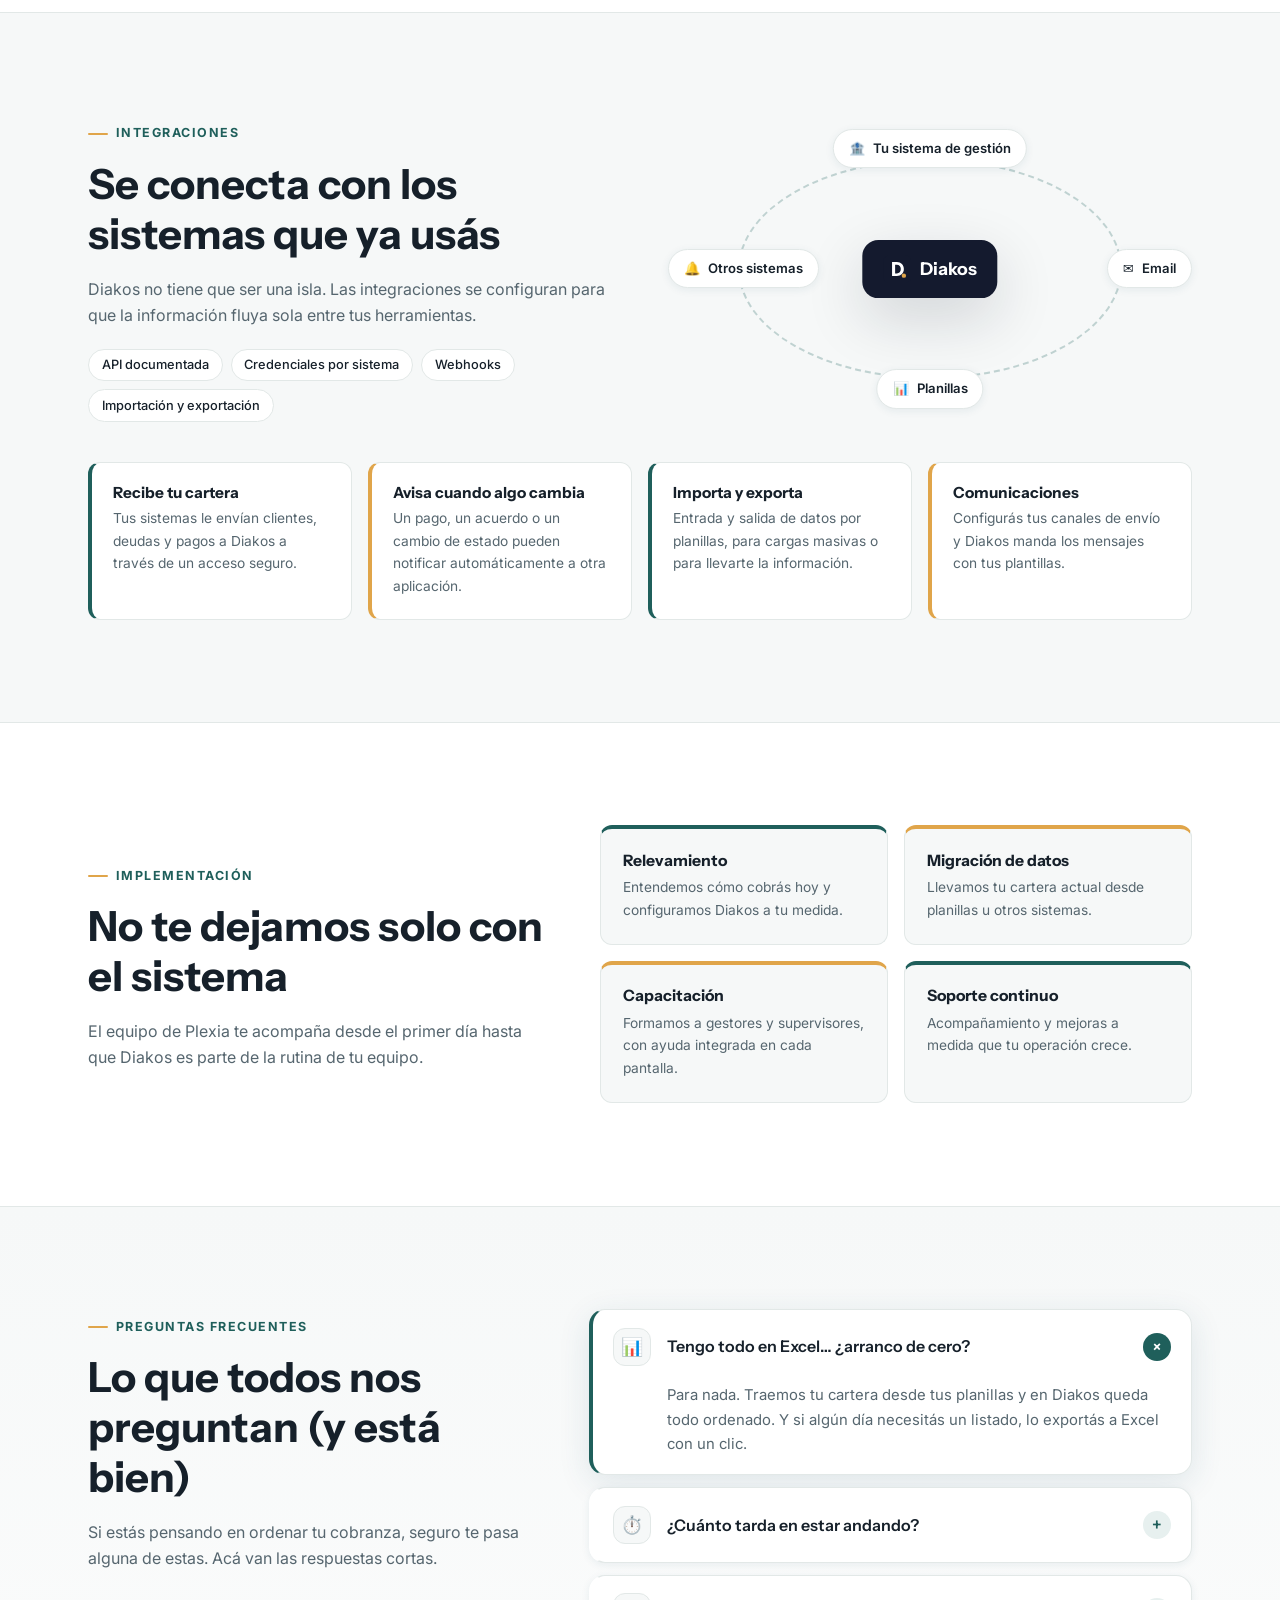
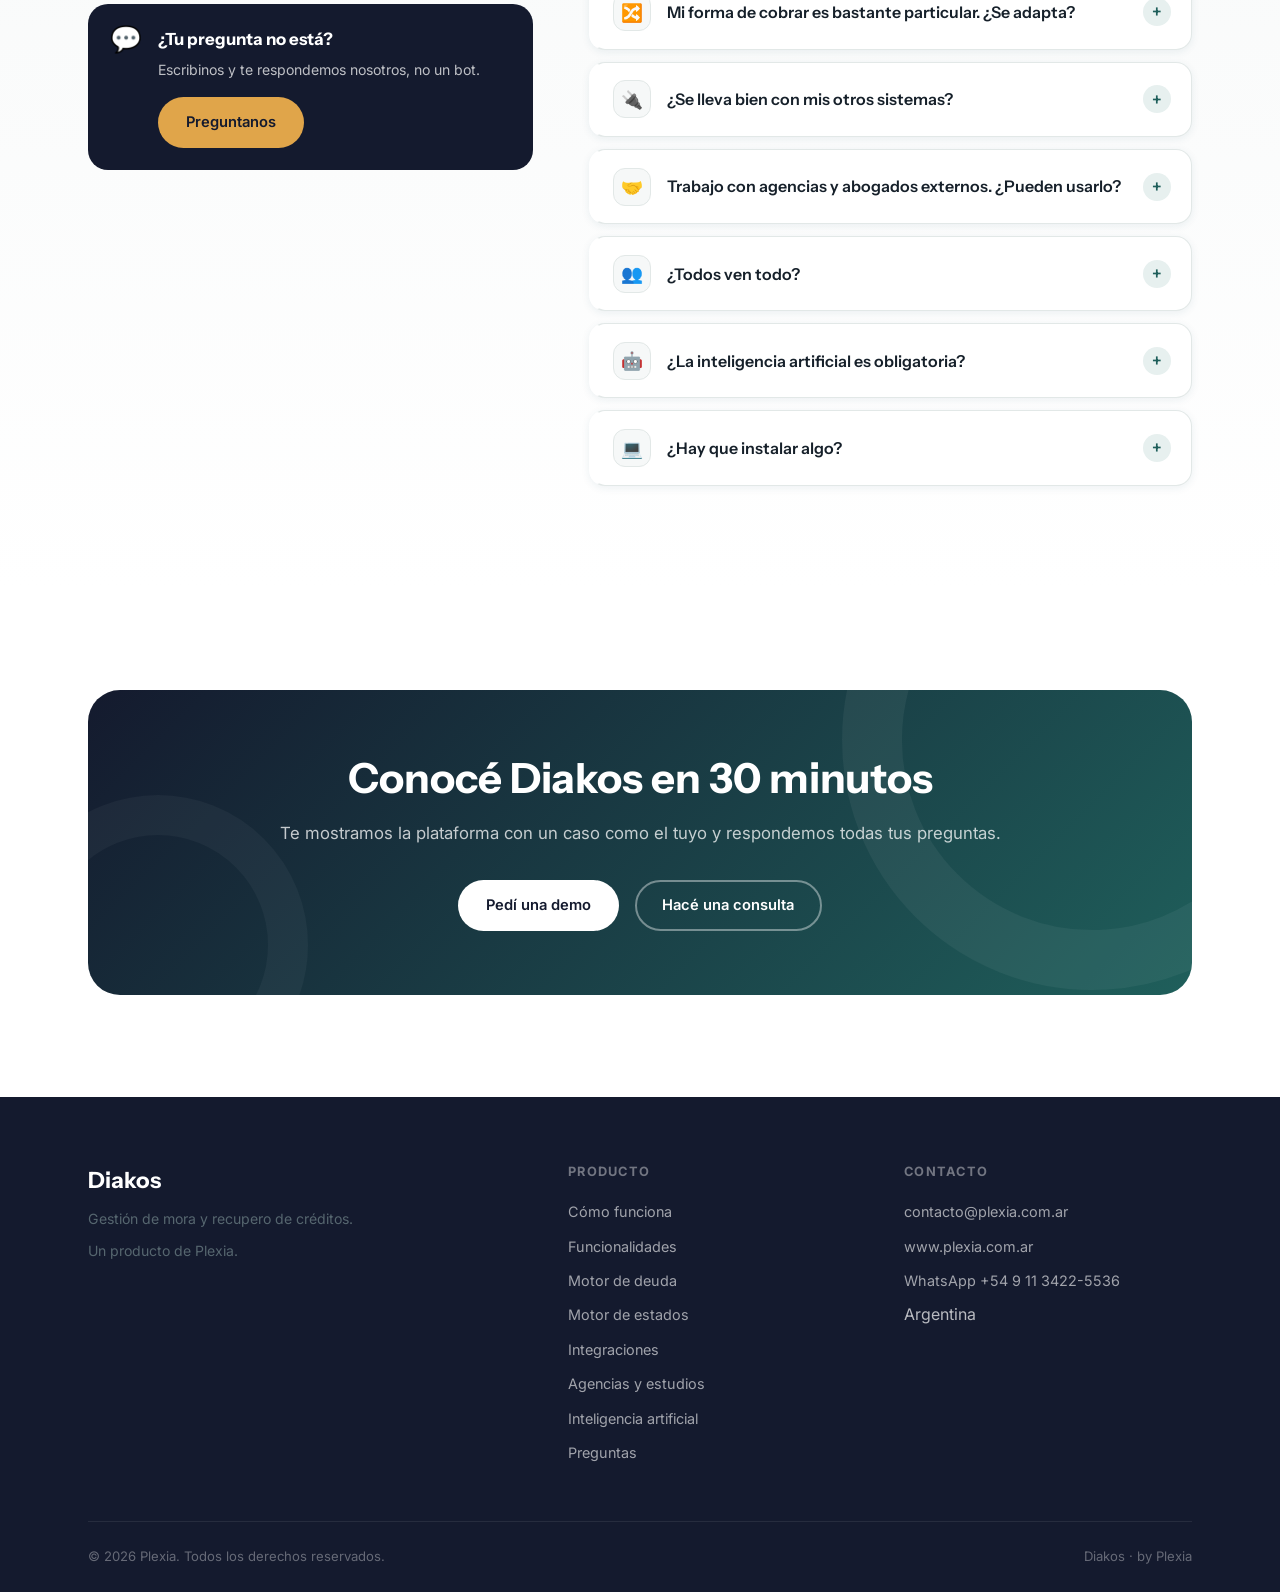
==== commit cef8875e: "chore(diakos): quitar línea de WhatsApp del cierre Co-Authored-By: Claude Opus 5.5 <noreply@anthropi" ====
--- a/diakos/index.html
+++ b/diakos/index.html
@@ -11,8 +11,8 @@
   <meta property="og:description" content="Toda tu cartera, cada gestión y cada acuerdo de pago en un solo lugar." />
   <meta property="og:type" content="website" />
   <link rel="icon" type="image/svg+xml" href="favicon.svg" />
-  <link rel="stylesheet" href="../css/styles.css" />
-  <link rel="stylesheet" href="diakos.css" />
+  <link rel="stylesheet" href="../css/styles.css?v=202609301642" />
+  <link rel="stylesheet" href="diakos.css?v=202609301642" />
 </head>
 <body class="dk">
 
@@ -383,7 +383,7 @@
       </div>
       <figure class="dk-shot fade-up">
         <div class="dk-window"><div class="dk-window__bar"><i></i><i></i><i></i><b>diakos / workflows</b></div>
-          <img src="img/pantalla-workflow.png" width="1491" height="629" loading="lazy" alt="Editor visual de workflows de Diakos con un circuito judicial de estados" />
+          <img src="img/pantalla-workflow.png?v=202609301642" width="1491" height="629" loading="lazy" alt="Editor visual de workflows de Diakos con un circuito judicial de estados" />
         </div>
       </figure>
     </div>
@@ -617,7 +617,6 @@
         <a href="mailto:contacto@plexia.com.ar?subject=Demo%20Diakos" class="btn btn-light" data-i18n="dk_cta_demo">Pedí una demo</a>
         <a href="mailto:contacto@plexia.com.ar?subject=Consulta%20Diakos" class="btn btn-outline dk-cta__ghost" data-i18n="dk_final_btn2">Hacé una consulta</a>
       </div>
-      <p class="dk-cta__wa"><a href="https://wa.me/5491134225536?text=Hola%20Diego%2C%20quiero%20conocer%20Diakos" target="_blank" rel="noopener">💬 <span data-i18n="dk_final_wa">O escribile a Diego por WhatsApp: +54 9 11 3422-5536</span></a></p>
     </div>
   </div>
 </section>
@@ -661,6 +660,6 @@
   </div>
 </footer>
 
-<script src="diakos.js"></script>
+<script src="diakos.js?v=202609301642"></script>
 </body>
 </html>
--- a/diakos/diakos.css
+++ b/diakos/diakos.css
@@ -386,8 +386,6 @@
 .dk-strip__inner span { font-family: var(--font-alt); font-size: clamp(1.2rem, 2.4vw, 1.6rem); font-weight: 700; }
 .dk-strip__inner span:nth-child(2) { color: var(--gold); }
 .dk-strip__inner em { font-style: normal; color: rgba(255,255,255,.7); font-size: .95rem; flex-basis: 100%; text-align: center; }
-.dk-cta__wa { position: relative; z-index: 1; margin: 1.25rem 0 0 !important; font-size: .92rem !important; }
-.dk-cta__wa a { color: #fff; text-decoration: underline; text-underline-offset: 3px; }
 
 /* ─── Mock: listado de clientes (ilustrativo) ───────────── */
 .dk-list { padding: 1.1rem 1.25rem .6rem; }
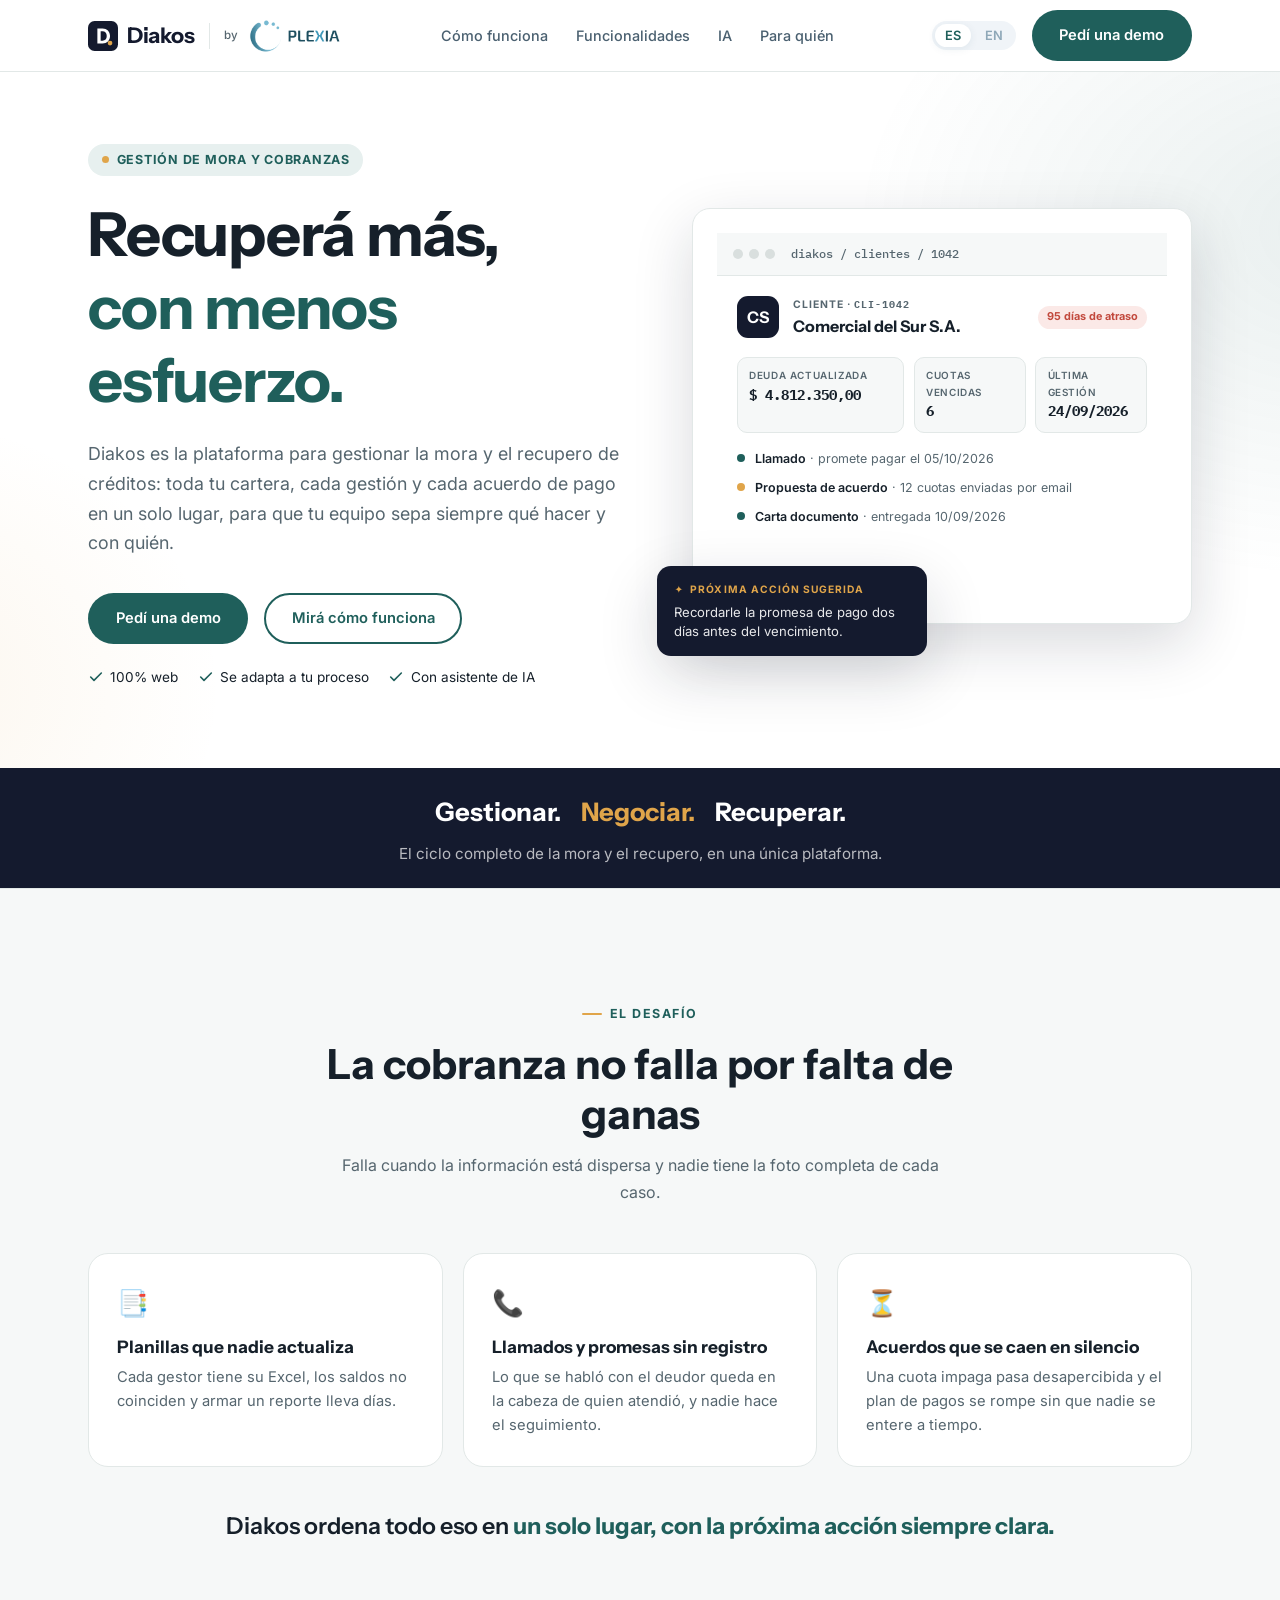
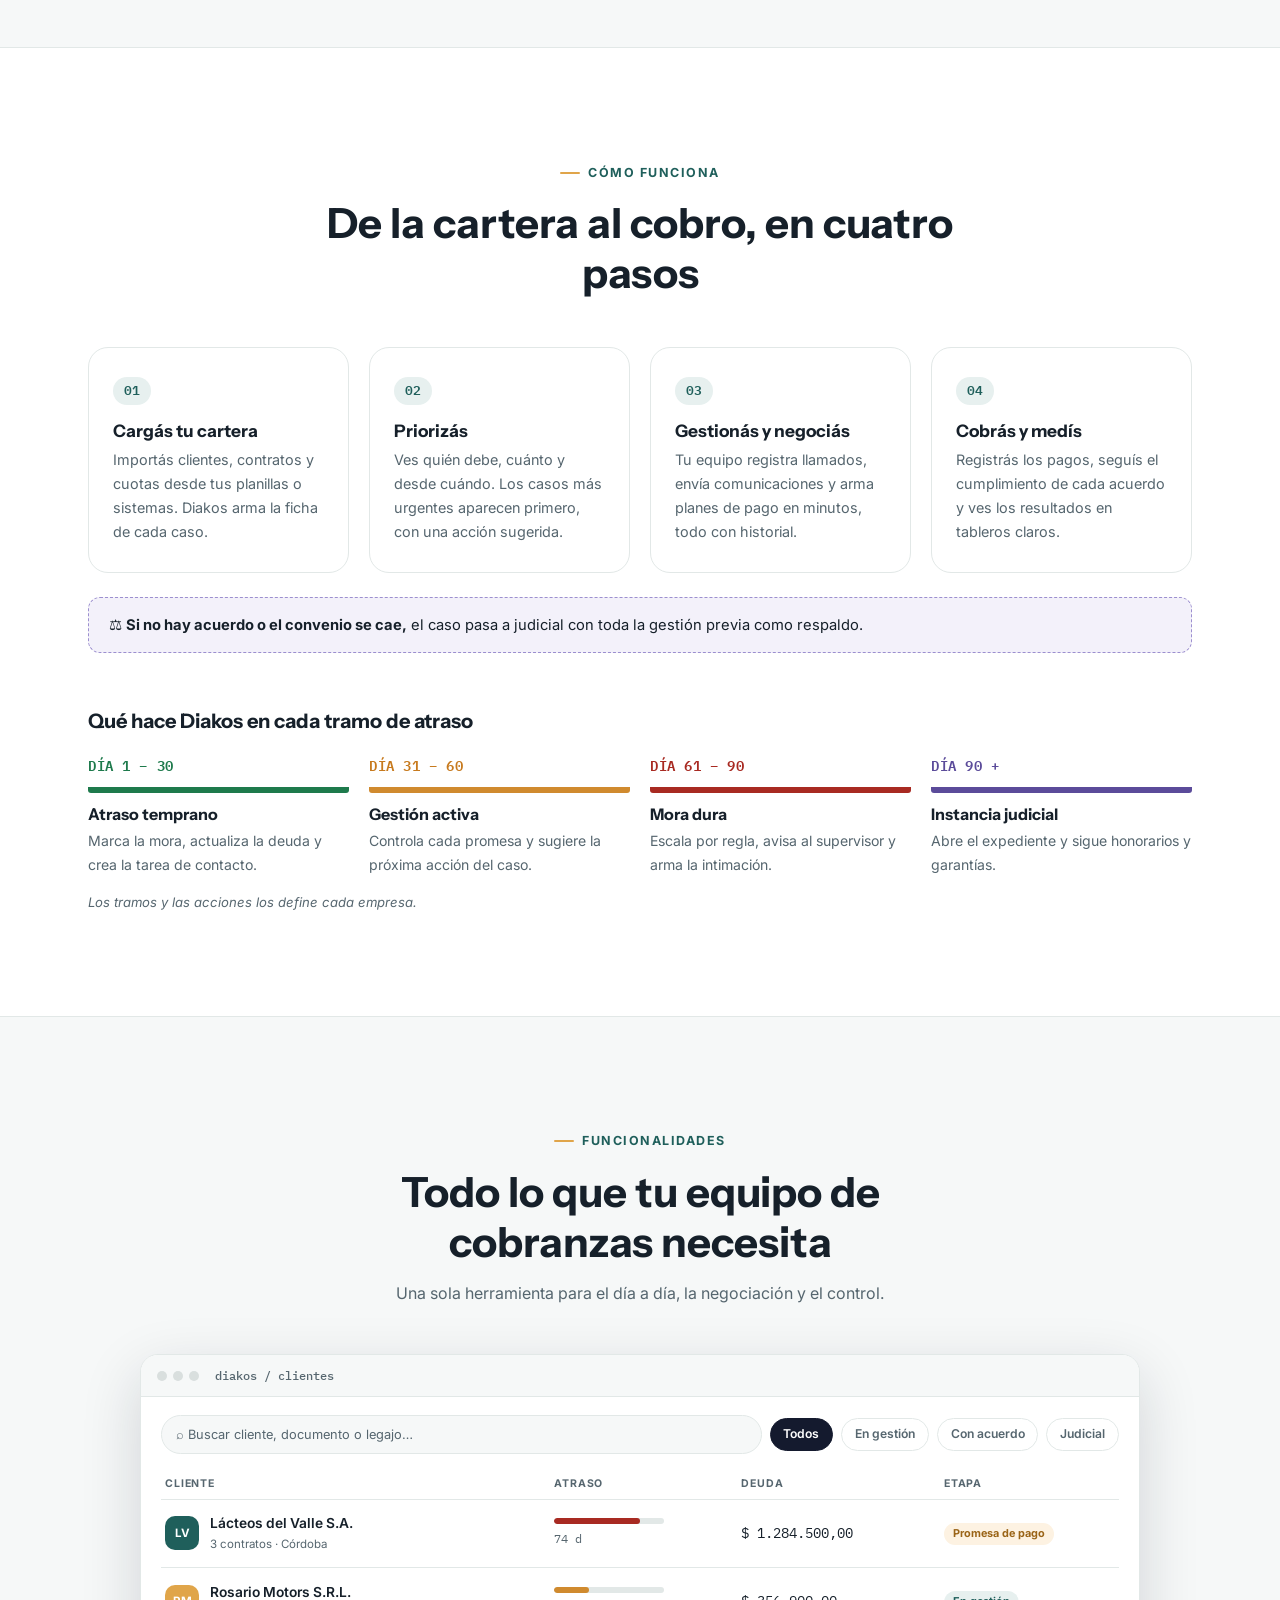
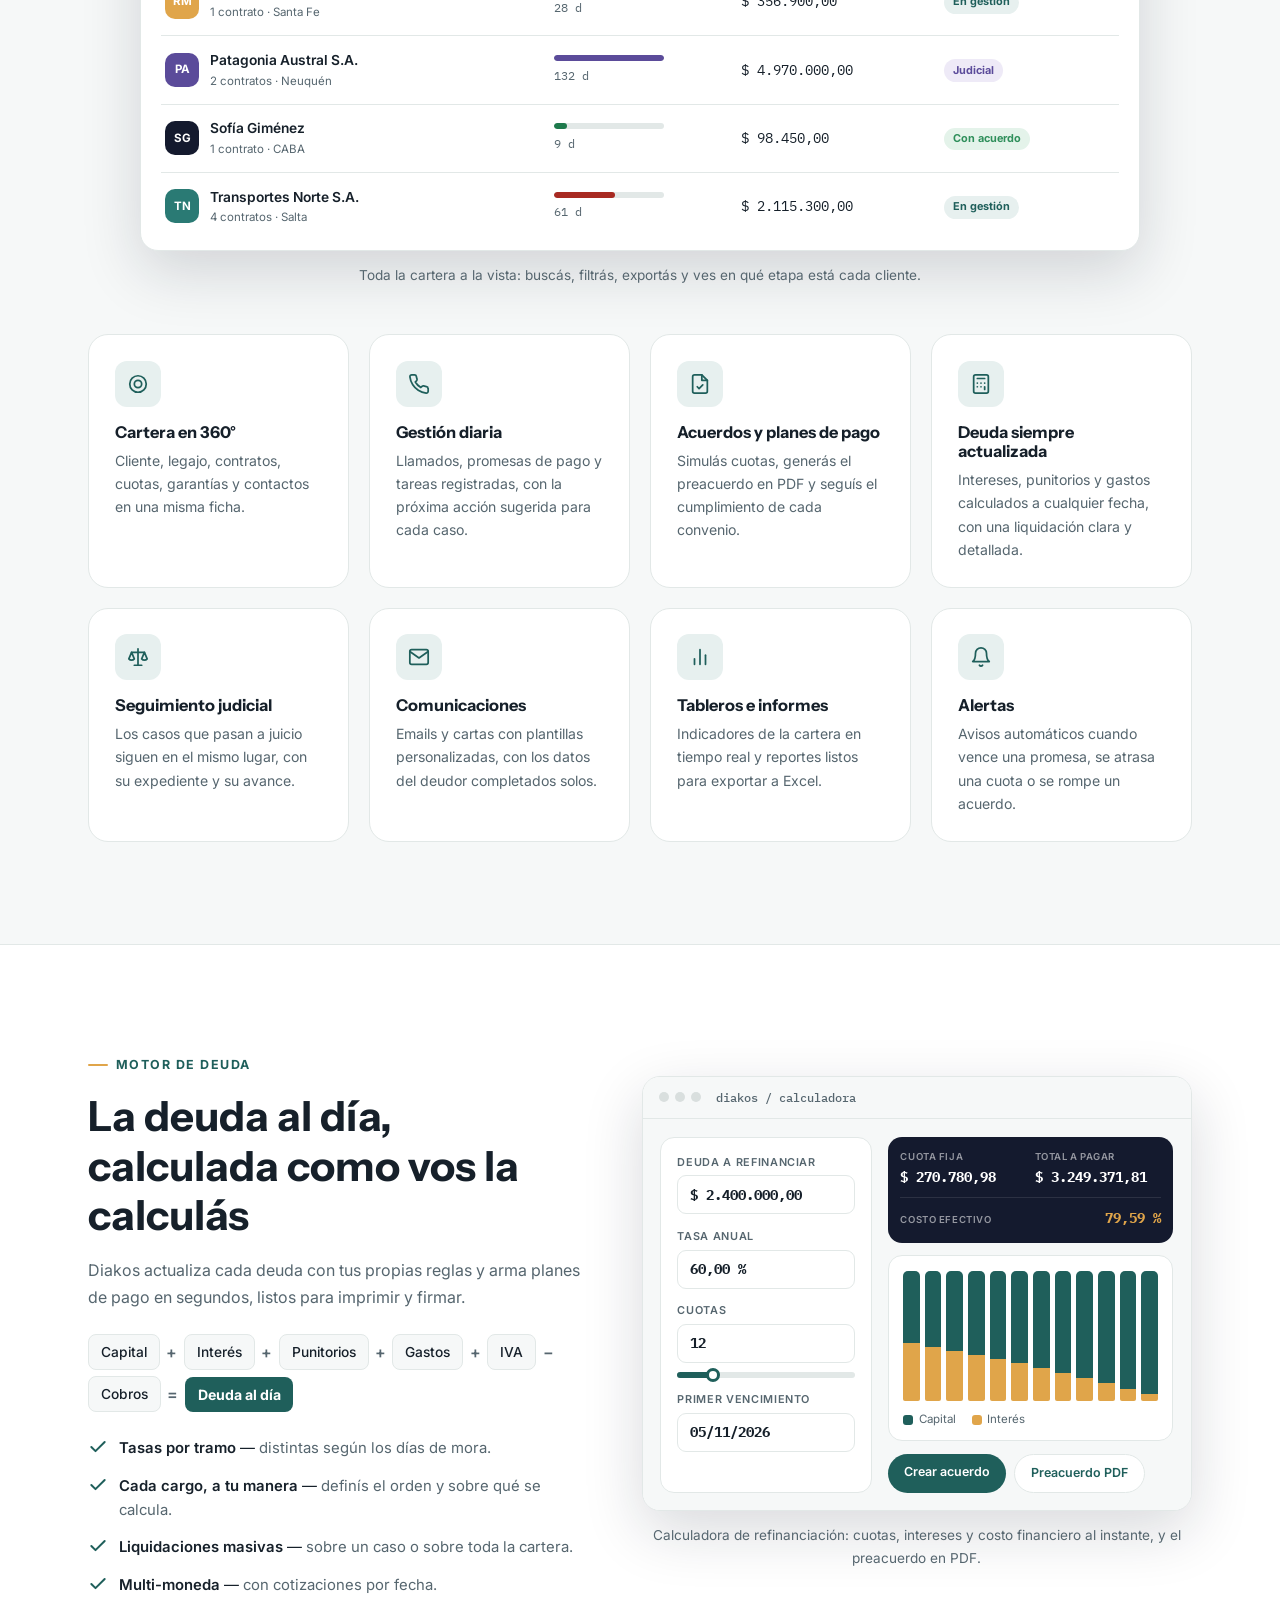
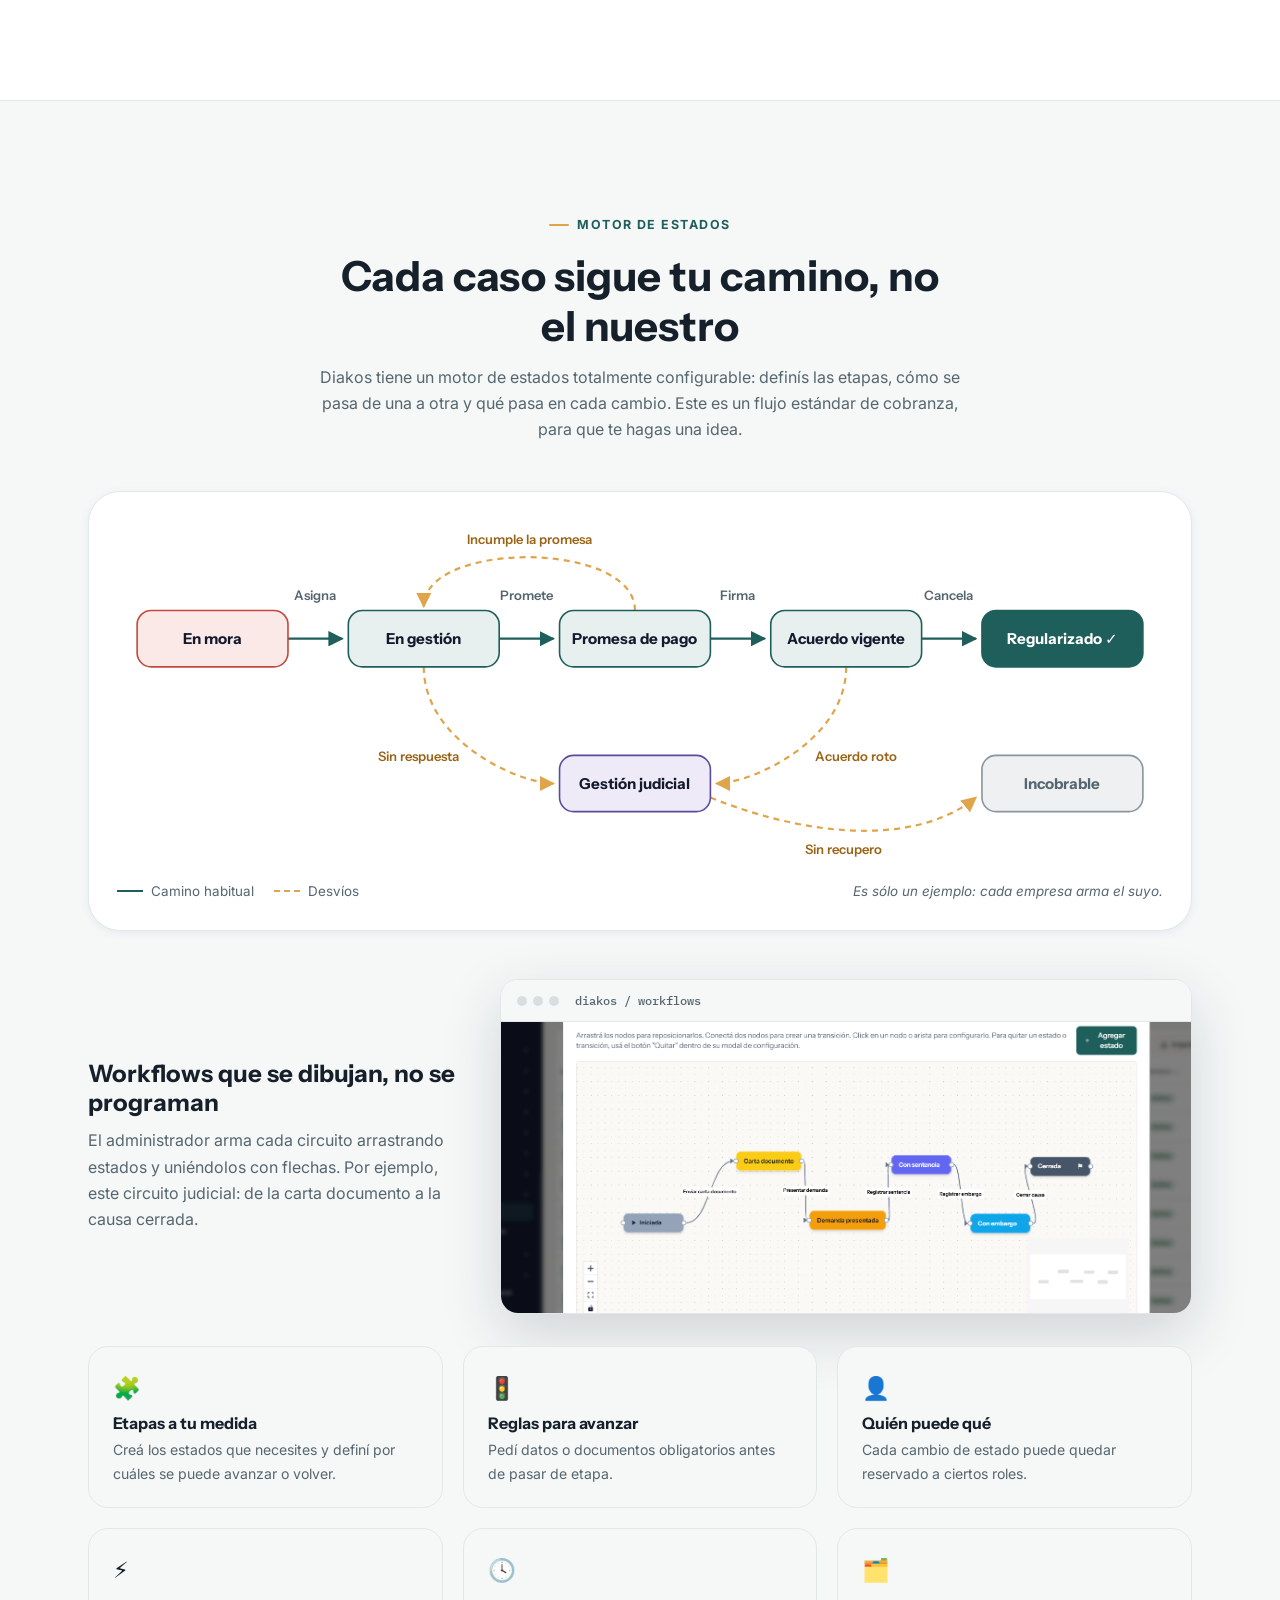
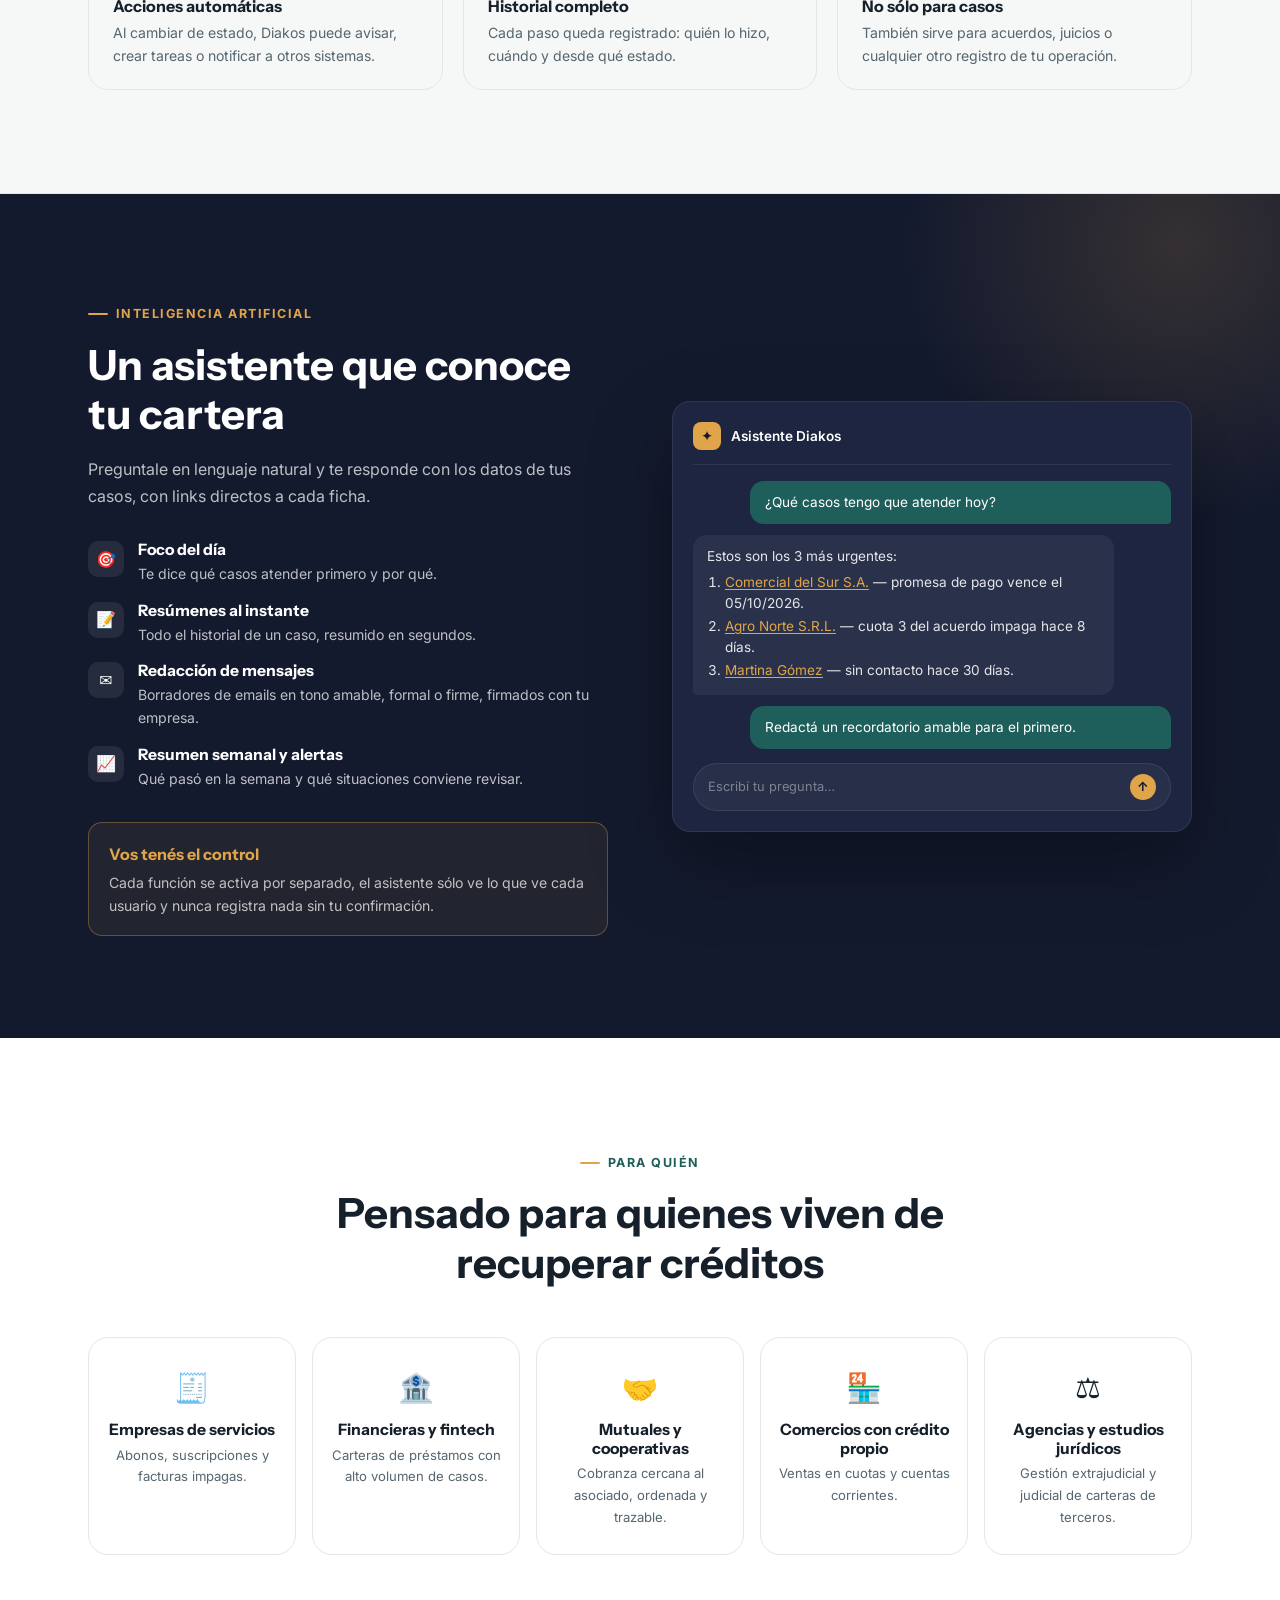
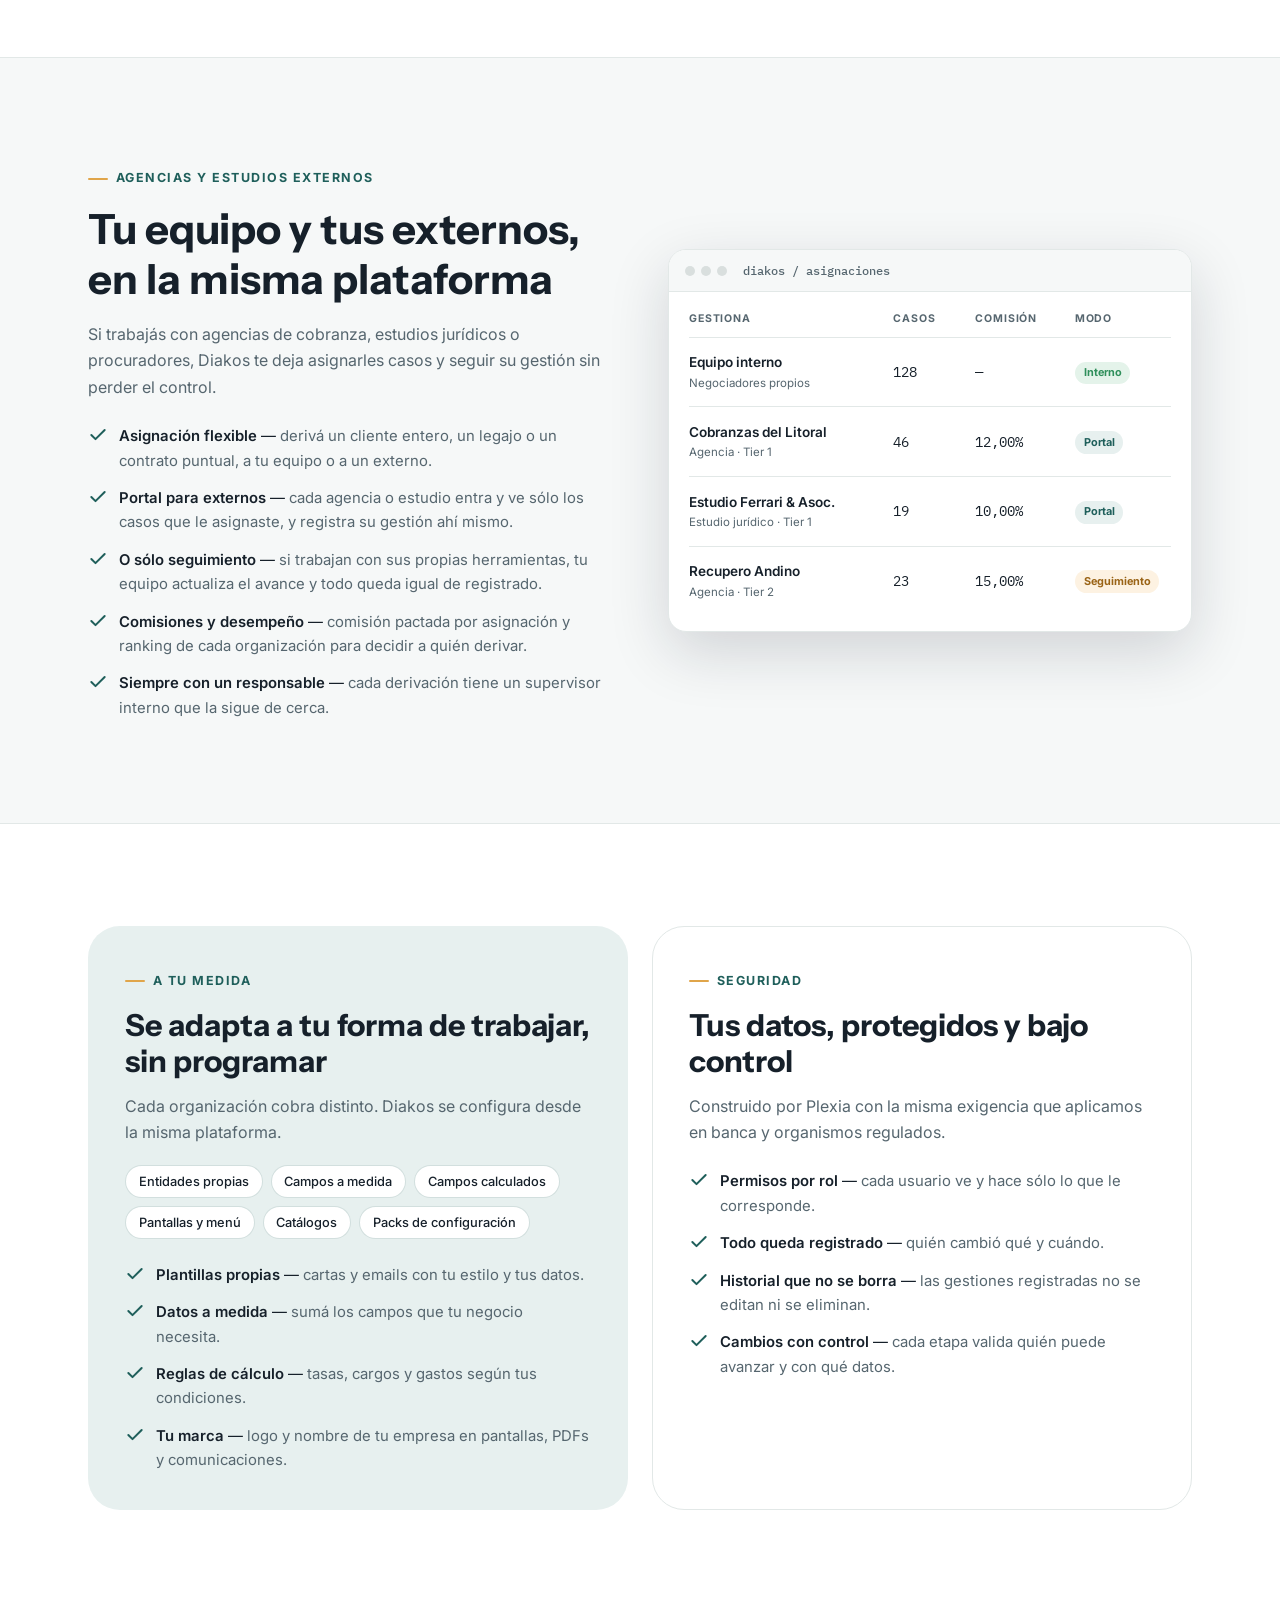
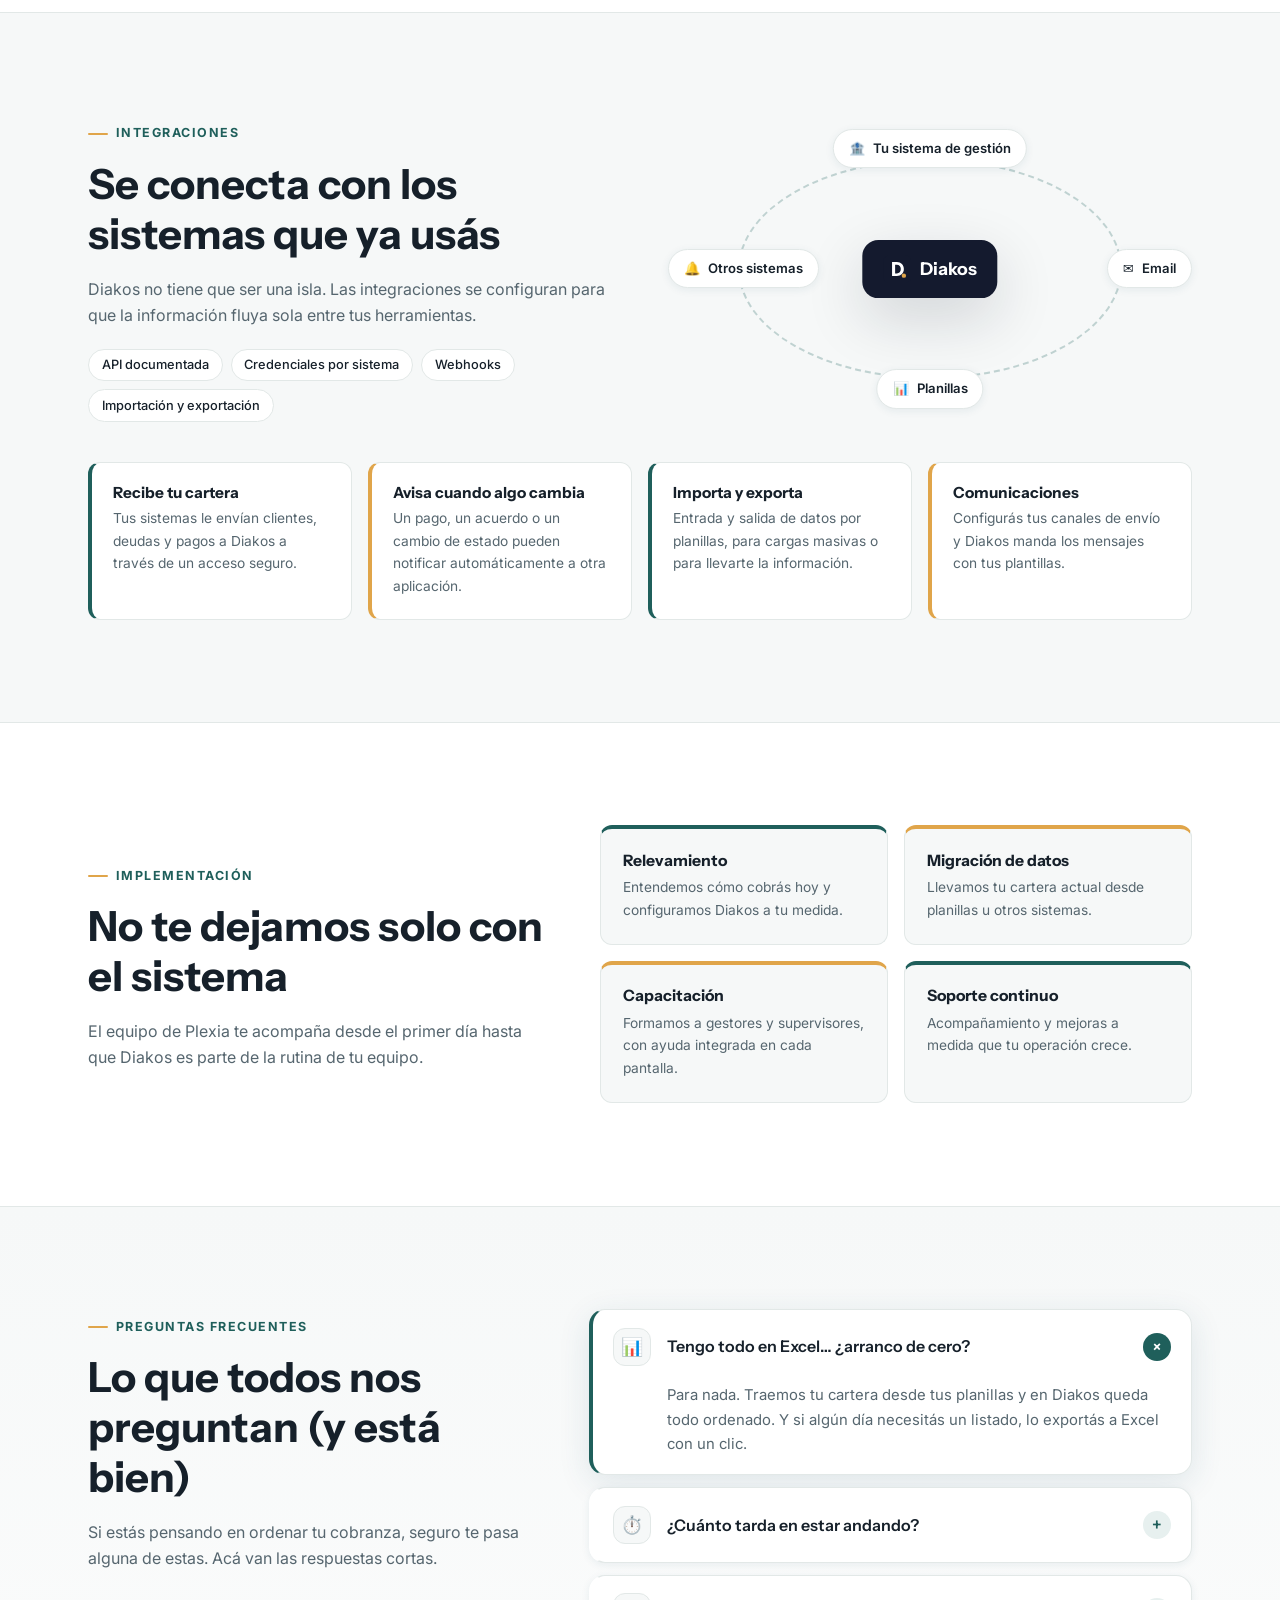
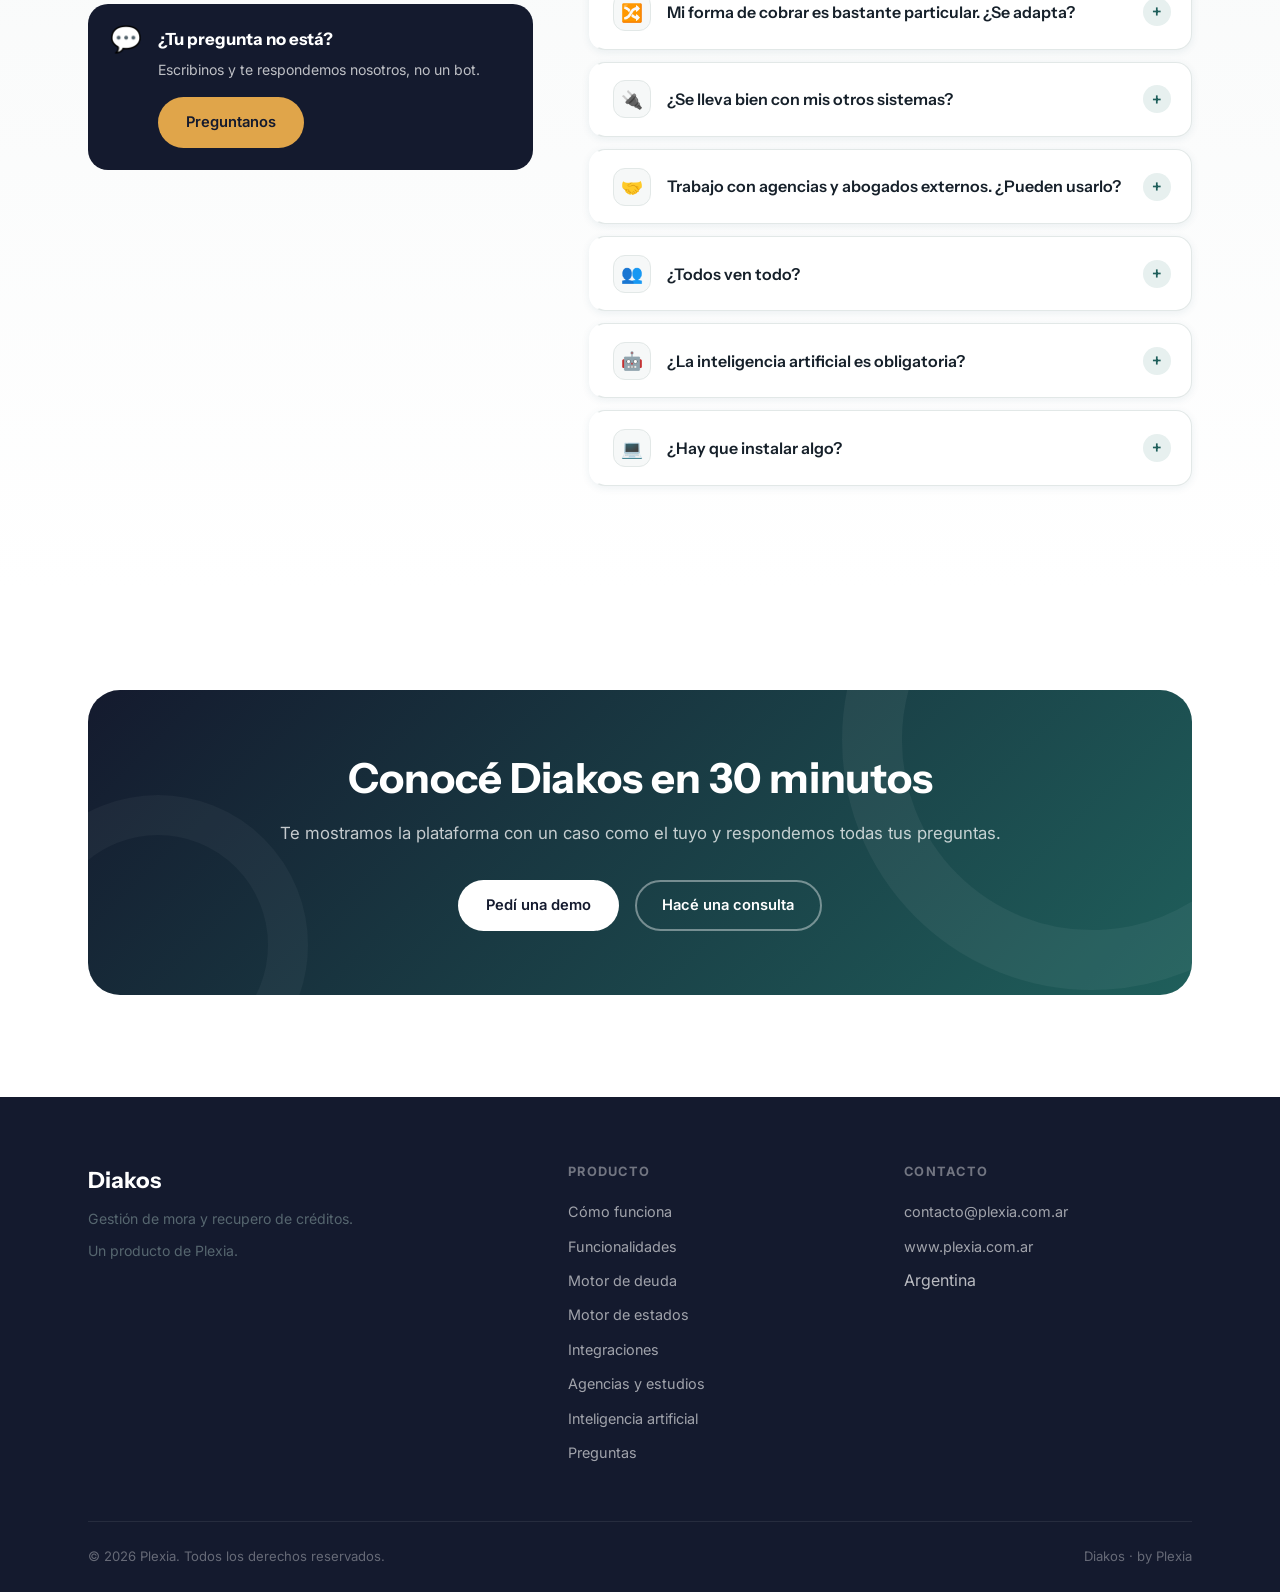
==== commit 96bf0d67: "chore(diakos): quitar teléfonos de contacto Co-Authored-By: Claude Opus 5.5 <noreply@anthropic.com> " ====
--- a/diakos/index.html
+++ b/diakos/index.html
@@ -11,8 +11,8 @@
   <meta property="og:description" content="Toda tu cartera, cada gestión y cada acuerdo de pago en un solo lugar." />
   <meta property="og:type" content="website" />
   <link rel="icon" type="image/svg+xml" href="favicon.svg" />
-  <link rel="stylesheet" href="../css/styles.css?v=202609301642" />
-  <link rel="stylesheet" href="diakos.css?v=202609301642" />
+  <link rel="stylesheet" href="../css/styles.css?v=20260930164313" />
+  <link rel="stylesheet" href="diakos.css?v=20260930164313" />
 </head>
 <body class="dk">
 
@@ -383,7 +383,7 @@
       </div>
       <figure class="dk-shot fade-up">
         <div class="dk-window"><div class="dk-window__bar"><i></i><i></i><i></i><b>diakos / workflows</b></div>
-          <img src="img/pantalla-workflow.png?v=202609301642" width="1491" height="629" loading="lazy" alt="Editor visual de workflows de Diakos con un circuito judicial de estados" />
+          <img src="img/pantalla-workflow.png?v=20260930164313" width="1491" height="629" loading="lazy" alt="Editor visual de workflows de Diakos con un circuito judicial de estados" />
         </div>
       </figure>
     </div>
@@ -648,7 +648,6 @@
         <ul class="footer__links">
           <li><a href="mailto:contacto@plexia.com.ar">contacto@plexia.com.ar</a></li>
           <li><a href="https://www.plexia.com.ar">www.plexia.com.ar</a></li>
-          <li><a href="https://wa.me/5491134225536" target="_blank" rel="noopener">WhatsApp +54 9 11 3422-5536</a></li>
           <li><span data-i18n="dk_footer_loc">Argentina</span></li>
         </ul>
       </div>
@@ -660,6 +659,6 @@
   </div>
 </footer>
 
-<script src="diakos.js?v=202609301642"></script>
+<script src="diakos.js?v=20260930164313"></script>
 </body>
 </html>
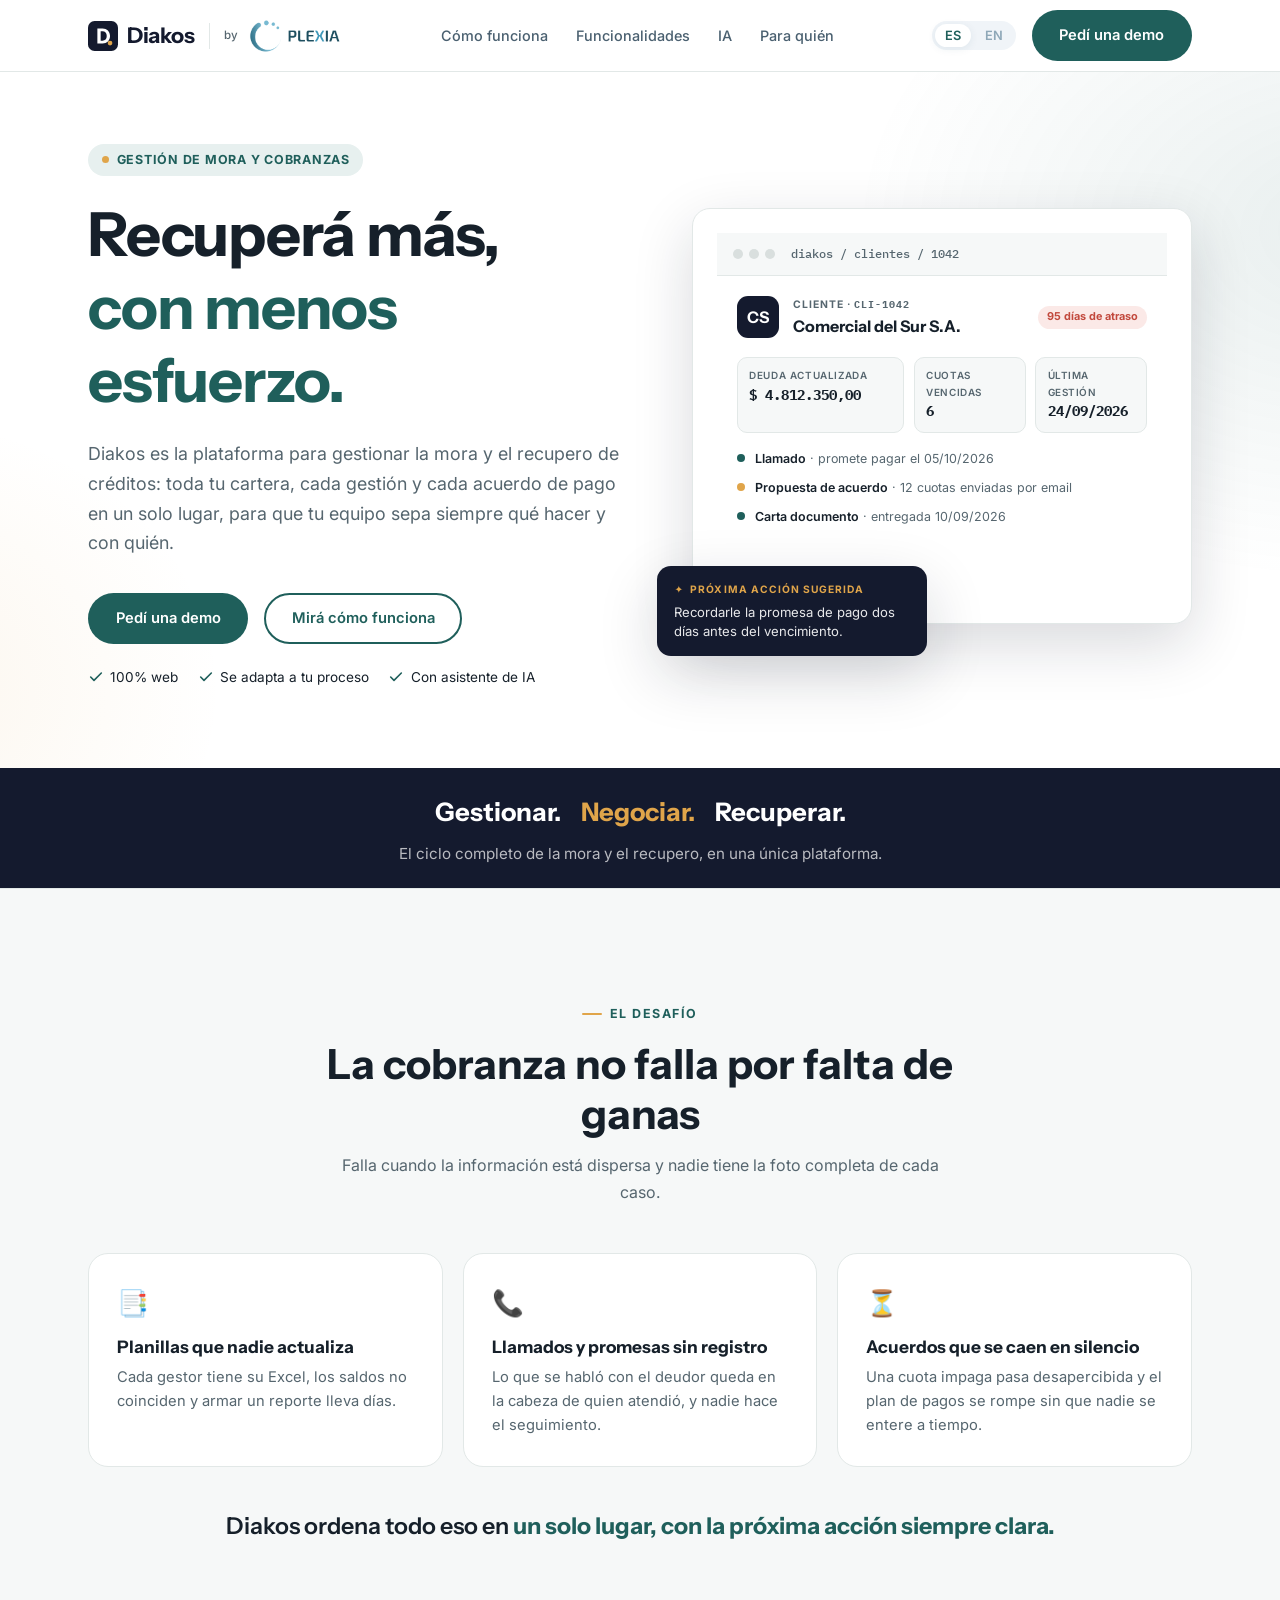
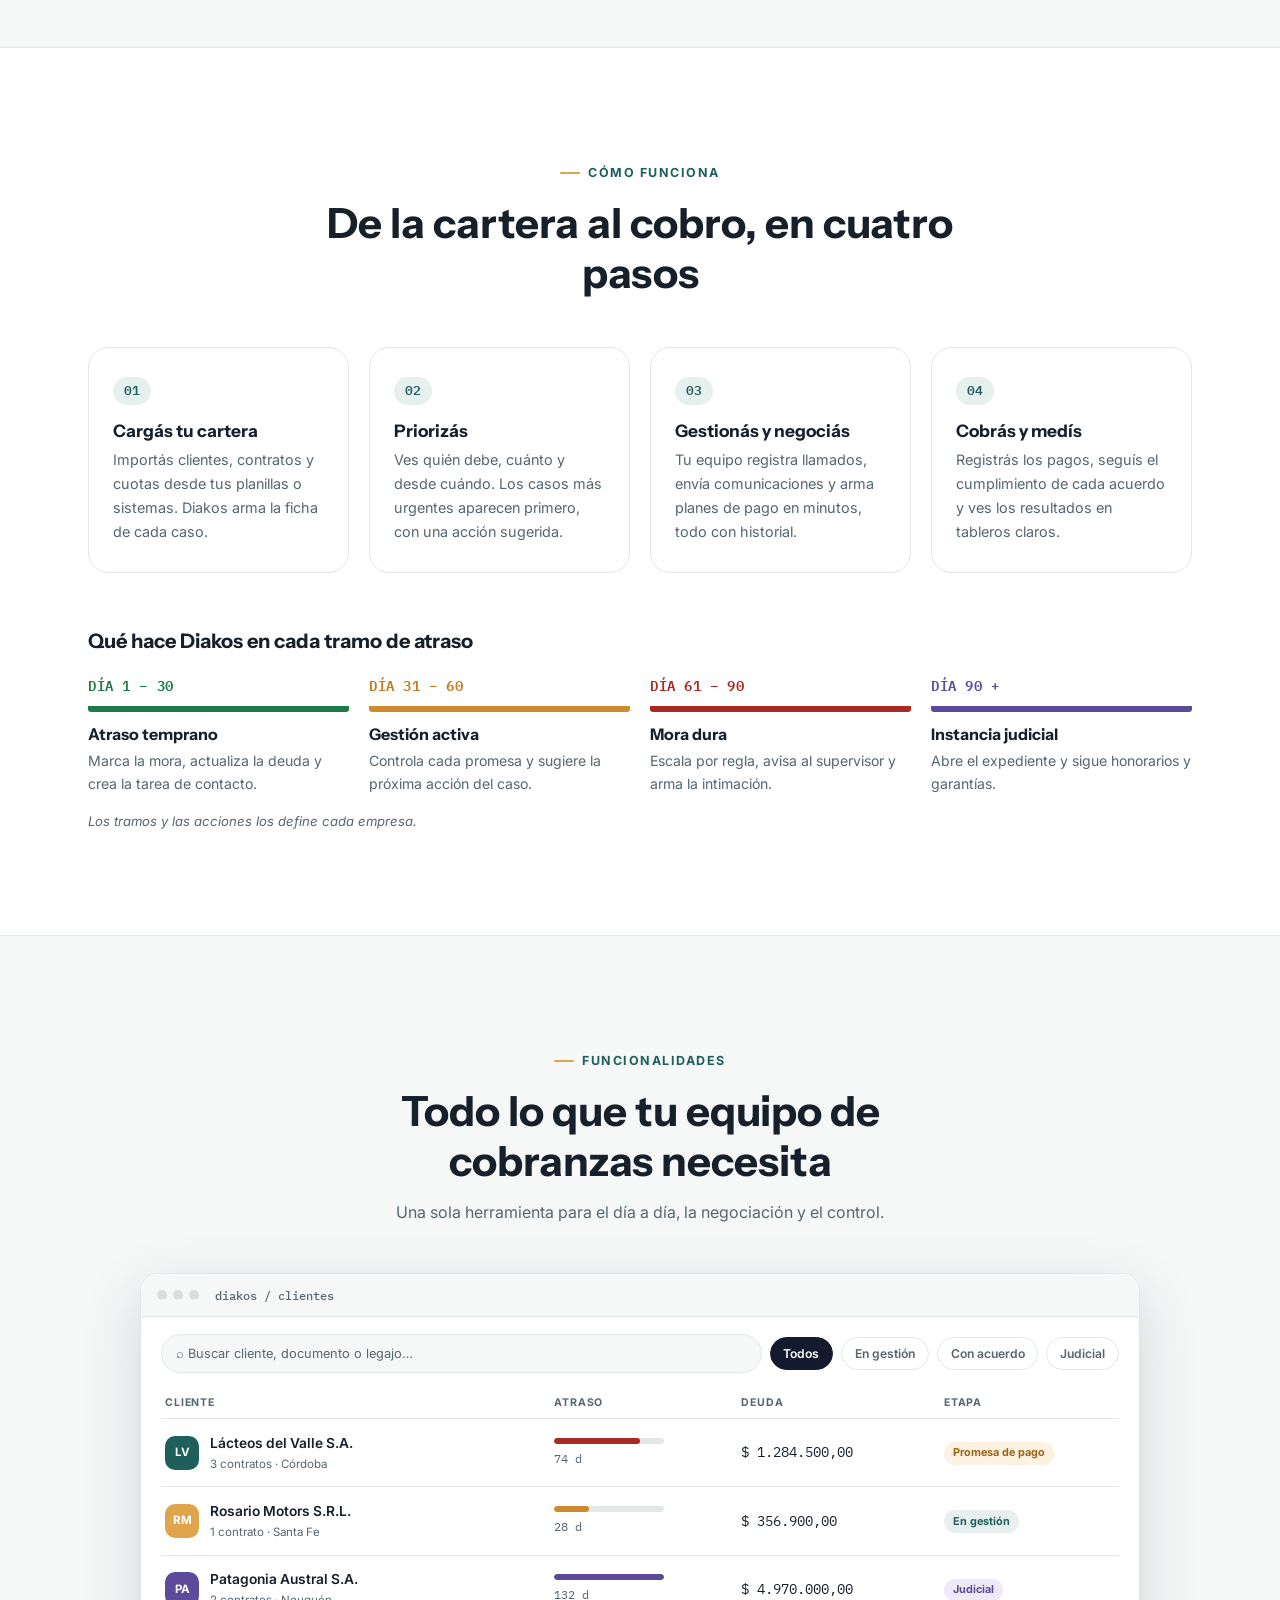
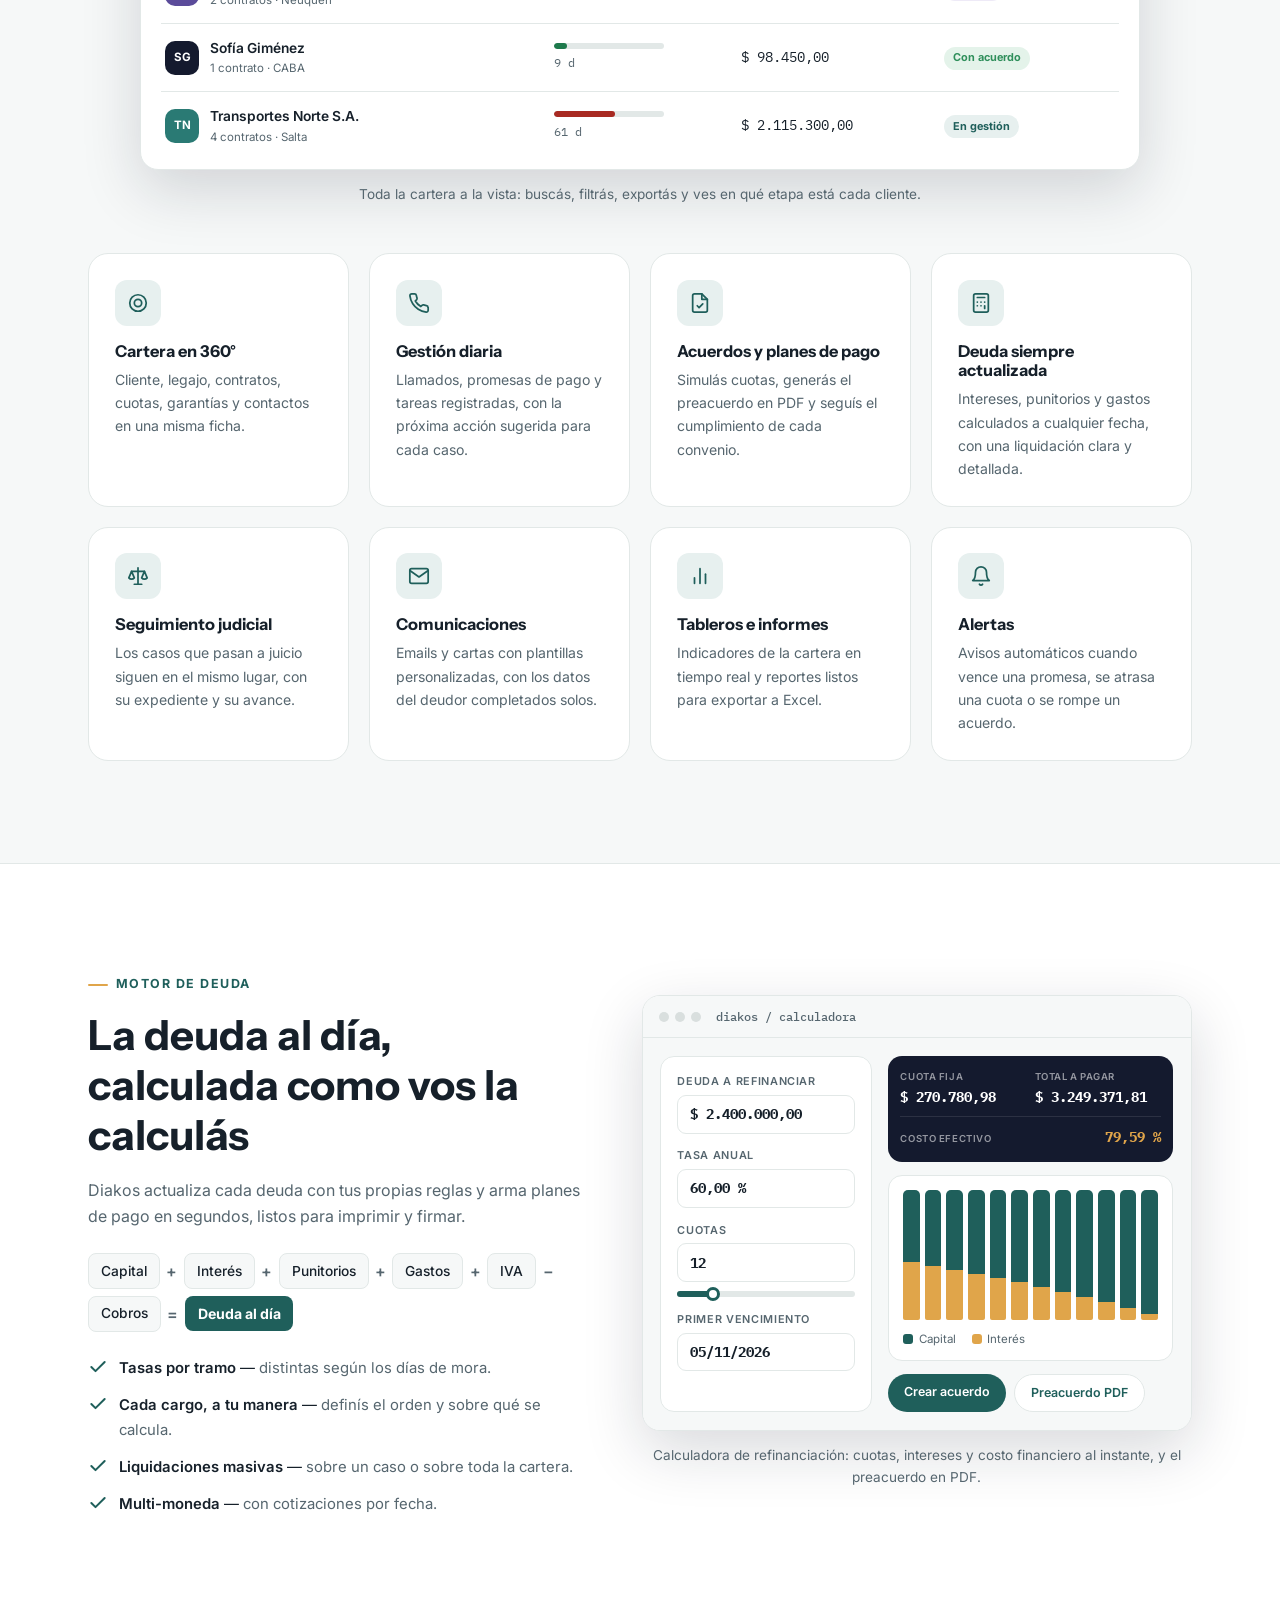
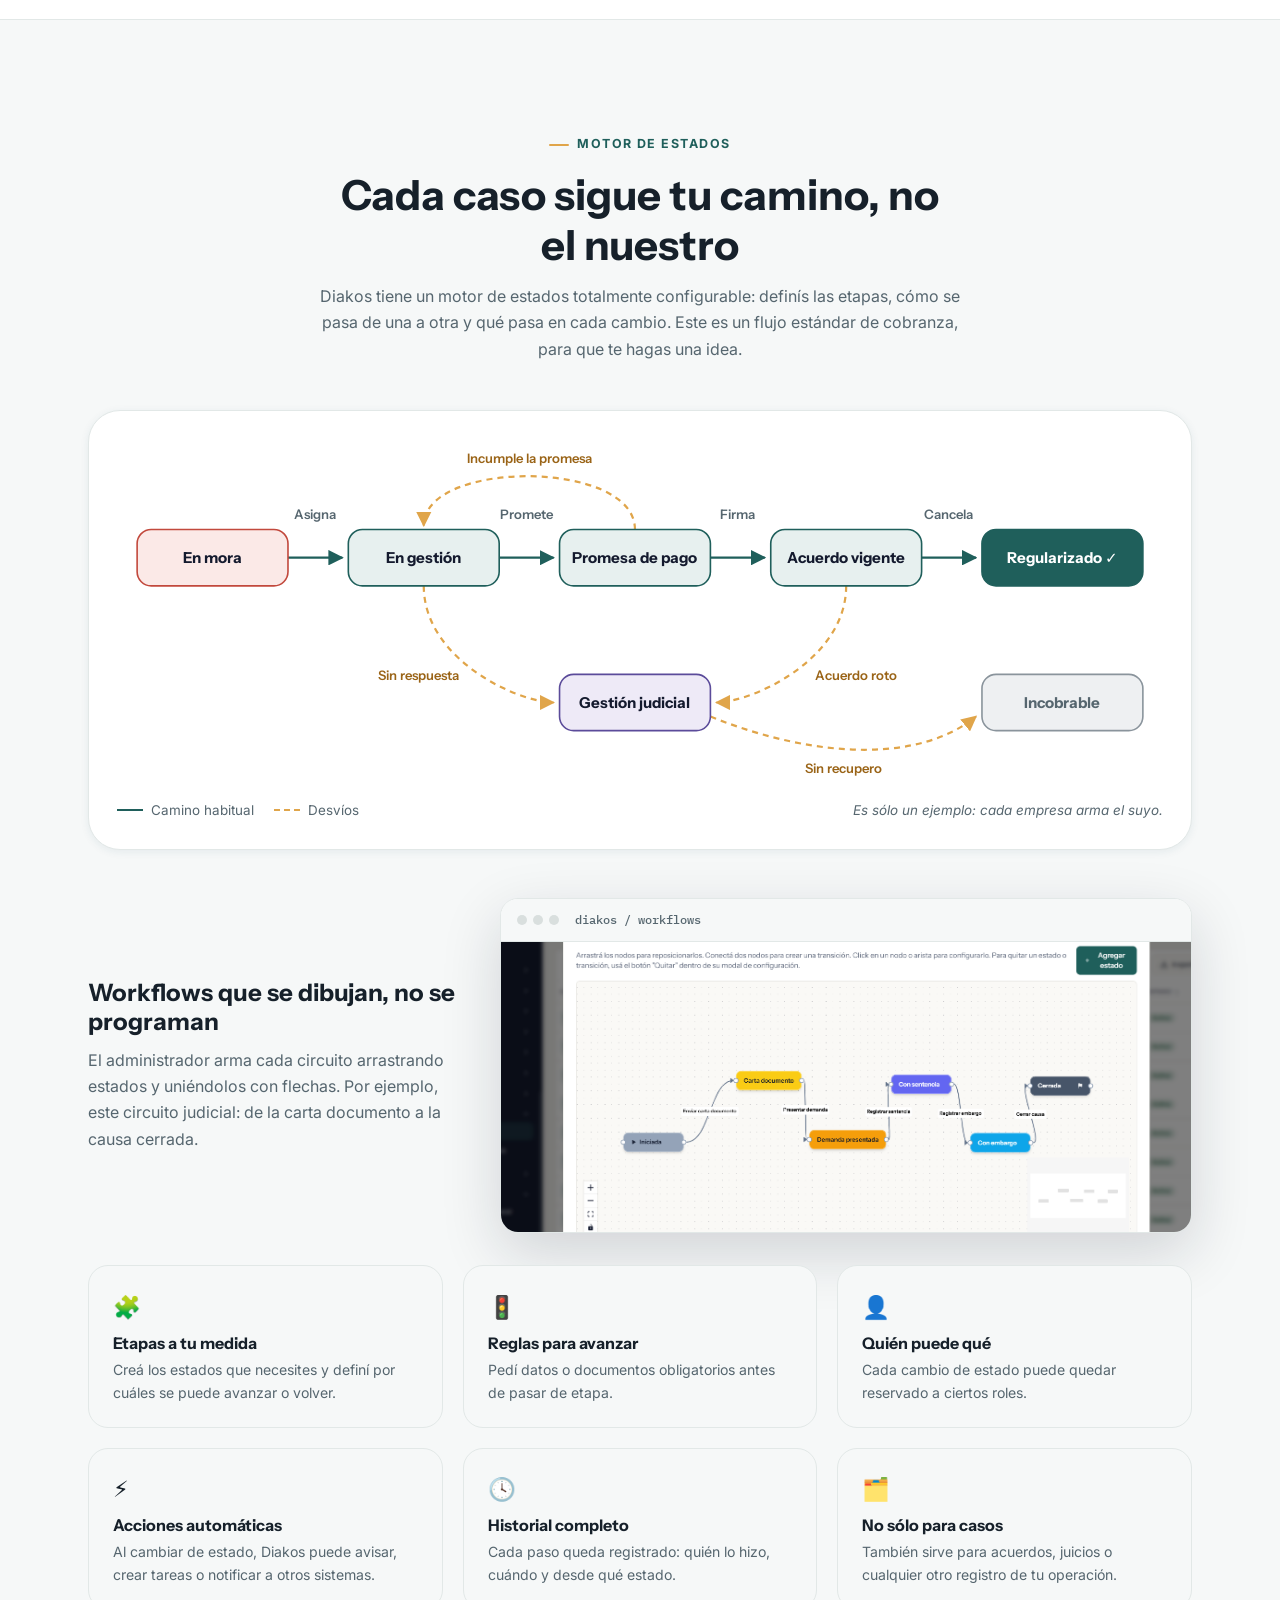
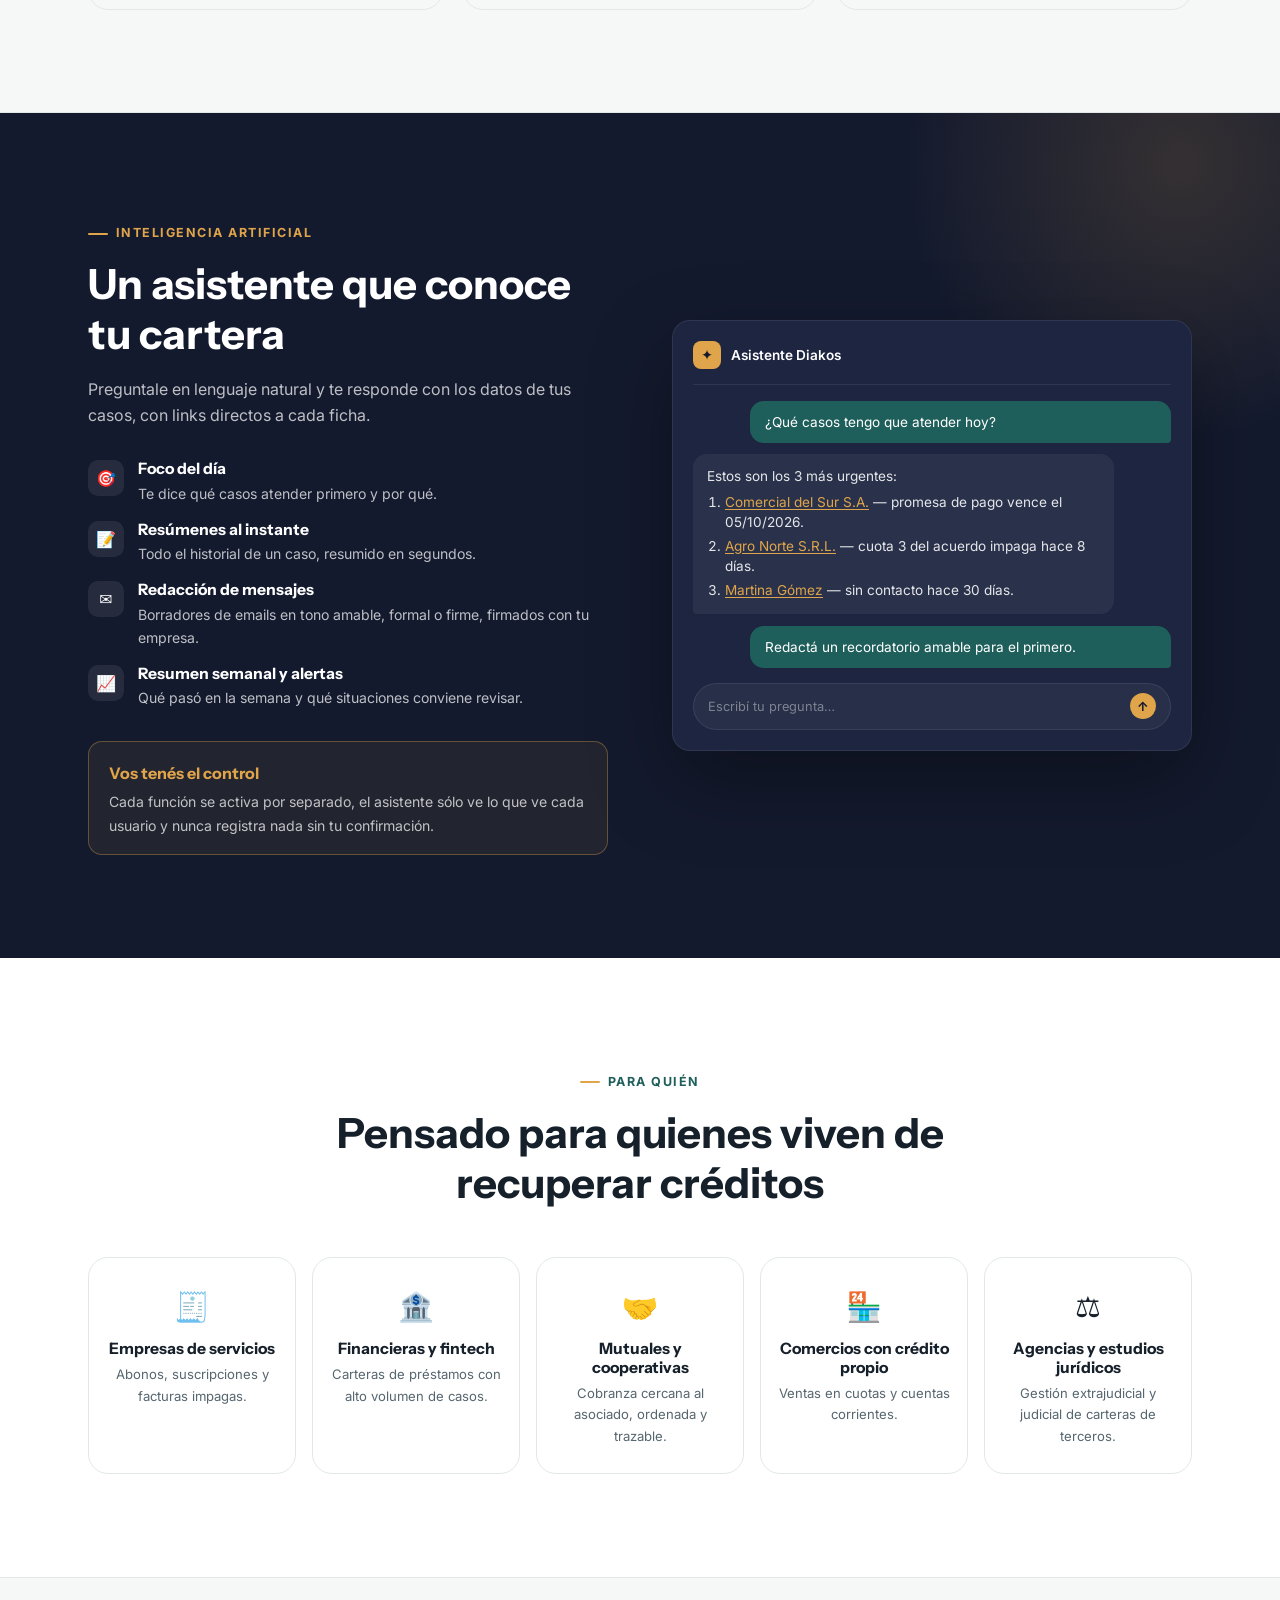
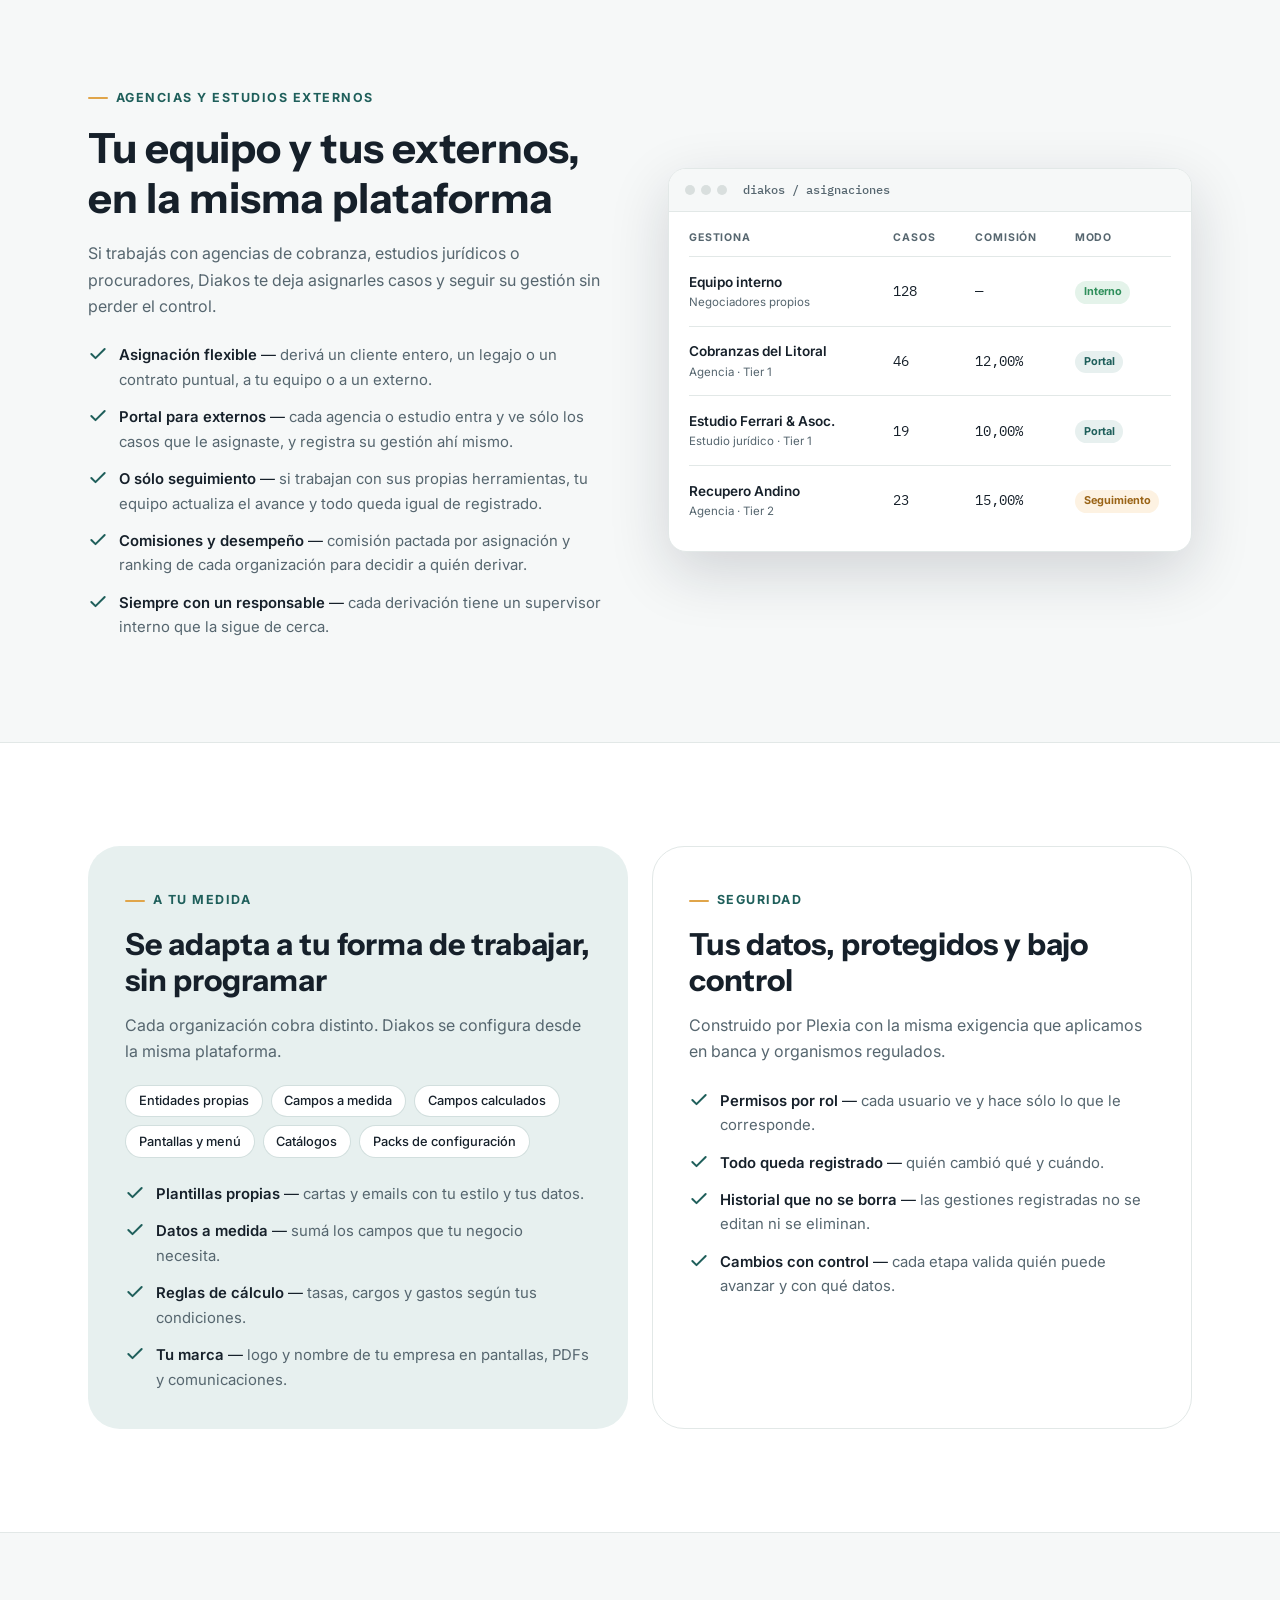
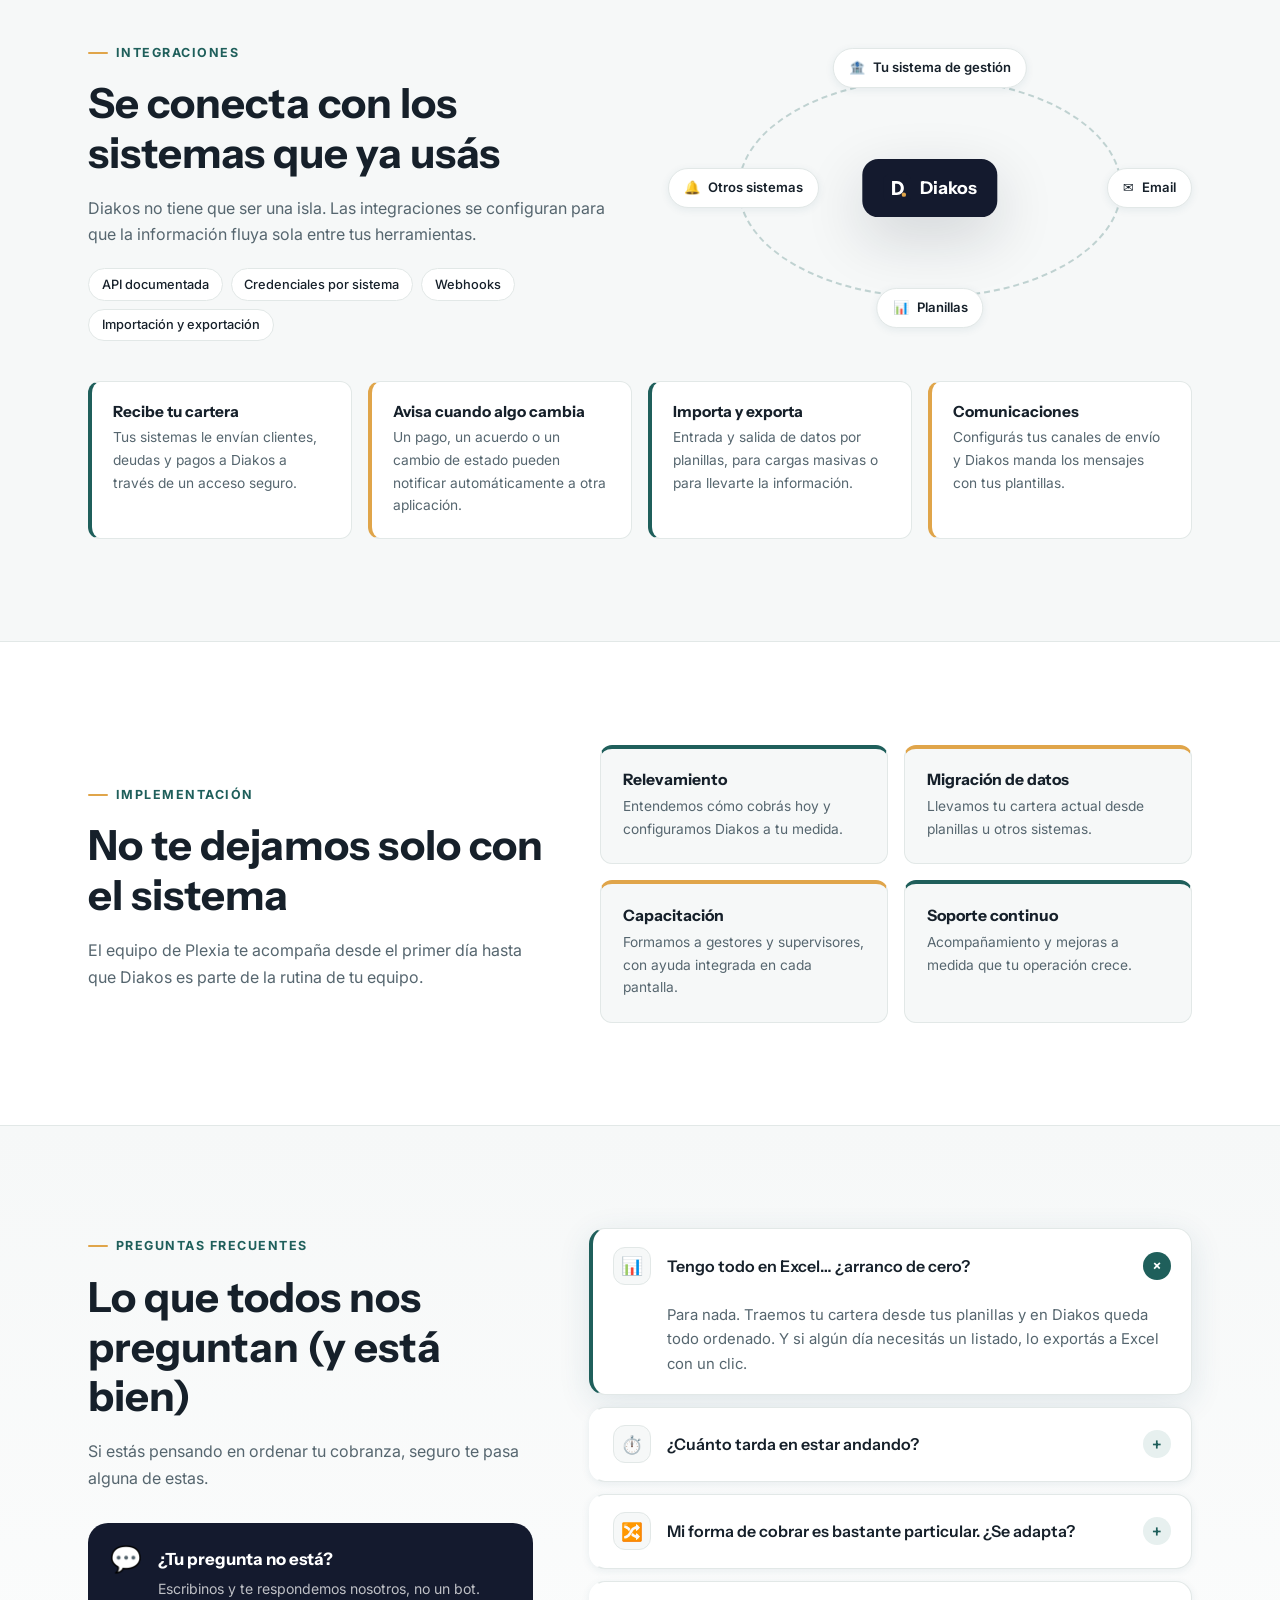
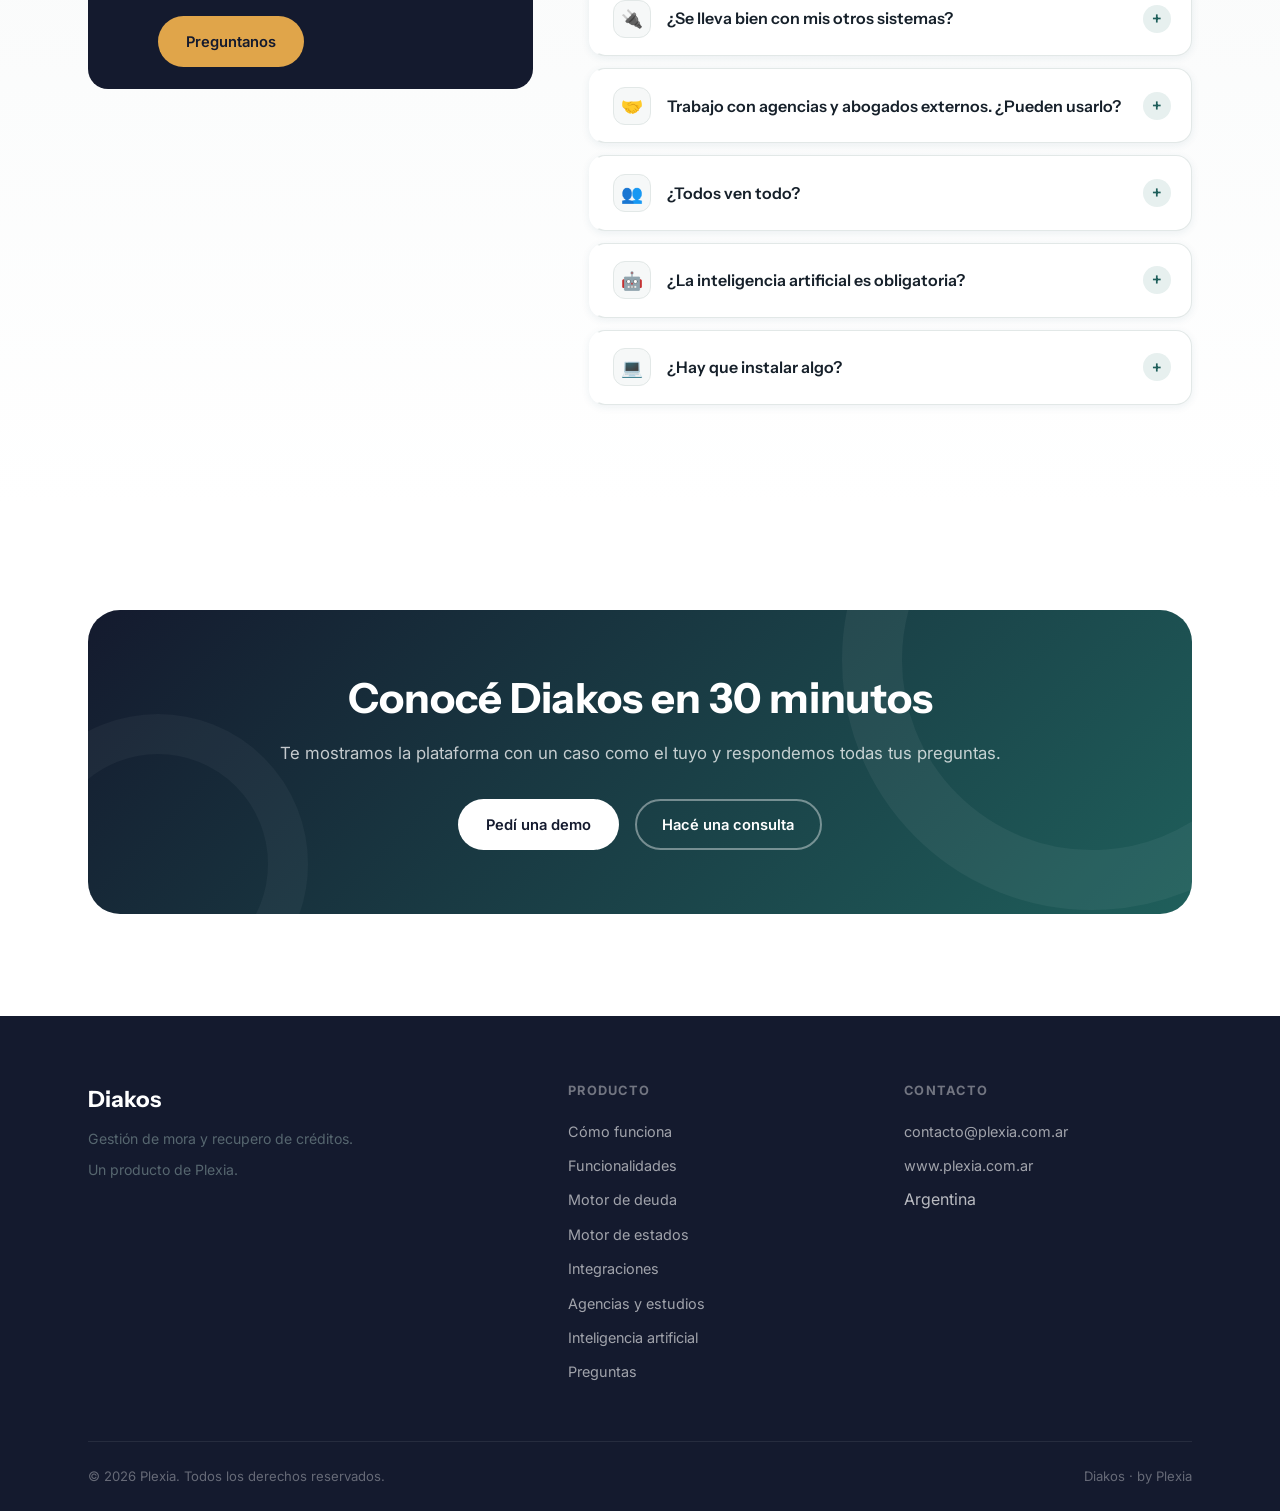
==== commit dfbc42cb: "chore(diakos): quitar aviso de pase a judicial y frase del FAQ Co-Authored-By: Claude Opus 5.5 <nore" ====
--- a/diakos/index.html
+++ b/diakos/index.html
@@ -11,8 +11,8 @@
   <meta property="og:description" content="Toda tu cartera, cada gestión y cada acuerdo de pago en un solo lugar." />
   <meta property="og:type" content="website" />
   <link rel="icon" type="image/svg+xml" href="favicon.svg" />
-  <link rel="stylesheet" href="../css/styles.css?v=20260930164313" />
-  <link rel="stylesheet" href="diakos.css?v=20260930164313" />
+  <link rel="stylesheet" href="../css/styles.css?v=20260930174553" />
+  <link rel="stylesheet" href="diakos.css?v=20260930174553" />
 </head>
 <body class="dk">
 
@@ -183,7 +183,6 @@
         <p data-i18n="dk_how4_p">Registrás los pagos, seguís el cumplimiento de cada acuerdo y ves los resultados en tableros claros.</p>
       </div>
     </div>
-    <p class="dk-judicial fade-up"><span aria-hidden="true">⚖️</span> <b data-i18n="dk_jud_b">Si no hay acuerdo o el convenio se cae,</b> <span data-i18n="dk_jud_s">el caso pasa a judicial con toda la gestión previa como respaldo.</span></p>
 
     <h3 class="dk-tramos__title fade-up" data-i18n="dk_tr_title">Qué hace Diakos en cada tramo de atraso</h3>
     <div class="dk-tramos">
@@ -383,7 +382,7 @@
       </div>
       <figure class="dk-shot fade-up">
         <div class="dk-window"><div class="dk-window__bar"><i></i><i></i><i></i><b>diakos / workflows</b></div>
-          <img src="img/pantalla-workflow.png?v=20260930164313" width="1491" height="629" loading="lazy" alt="Editor visual de workflows de Diakos con un circuito judicial de estados" />
+          <img src="img/pantalla-workflow.png?v=20260930174553" width="1491" height="629" loading="lazy" alt="Editor visual de workflows de Diakos con un circuito judicial de estados" />
         </div>
       </figure>
     </div>
@@ -583,7 +582,7 @@
       <div class="dk-faq-intro fade-up">
         <p class="section-label" data-i18n="dk_faq_label">Preguntas frecuentes</p>
         <h2 data-i18n="dk_faq_title">Lo que todos nos preguntan (y está bien)</h2>
-        <p style="margin-top:1rem;" data-i18n="dk_faq_sub">Si estás pensando en ordenar tu cobranza, seguro te pasa alguna de estas. Acá van las respuestas cortas.</p>
+        <p style="margin-top:1rem;" data-i18n="dk_faq_sub">Si estás pensando en ordenar tu cobranza, seguro te pasa alguna de estas.</p>
         <div class="dk-faq-more">
           <span class="dk-faq-more__icon">💬</span>
           <div>
@@ -659,6 +658,6 @@
   </div>
 </footer>
 
-<script src="diakos.js?v=20260930164313"></script>
+<script src="diakos.js?v=20260930174553"></script>
 </body>
 </html>
--- a/diakos/diakos.css
+++ b/diakos/diakos.css
@@ -335,8 +335,6 @@
 }
 
 /* ─── Tramos de atraso ──────────────────────────────────── */
-.dk-judicial { margin-top: 1.5rem; padding: .95rem 1.25rem; border-radius: var(--radius-md); border: 1px dashed #9C8FCF; background: #F3F1FA; font-size: .92rem; color: var(--text-main); }
-.dk-judicial b { font-weight: 700; }
 .dk-tramos__title { margin-top: 3.5rem; margin-bottom: 1.25rem; font-size: 1.25rem; }
 .dk-tramos { display: grid; grid-template-columns: repeat(4, 1fr); gap: 1.25rem; }
 .dk-tramo > span { display: block; font-size: .9rem; font-weight: 600; letter-spacing: .04em; padding-bottom: .6rem; border-bottom: 6px solid; border-radius: 0 0 3px 3px; margin-bottom: .8rem; }
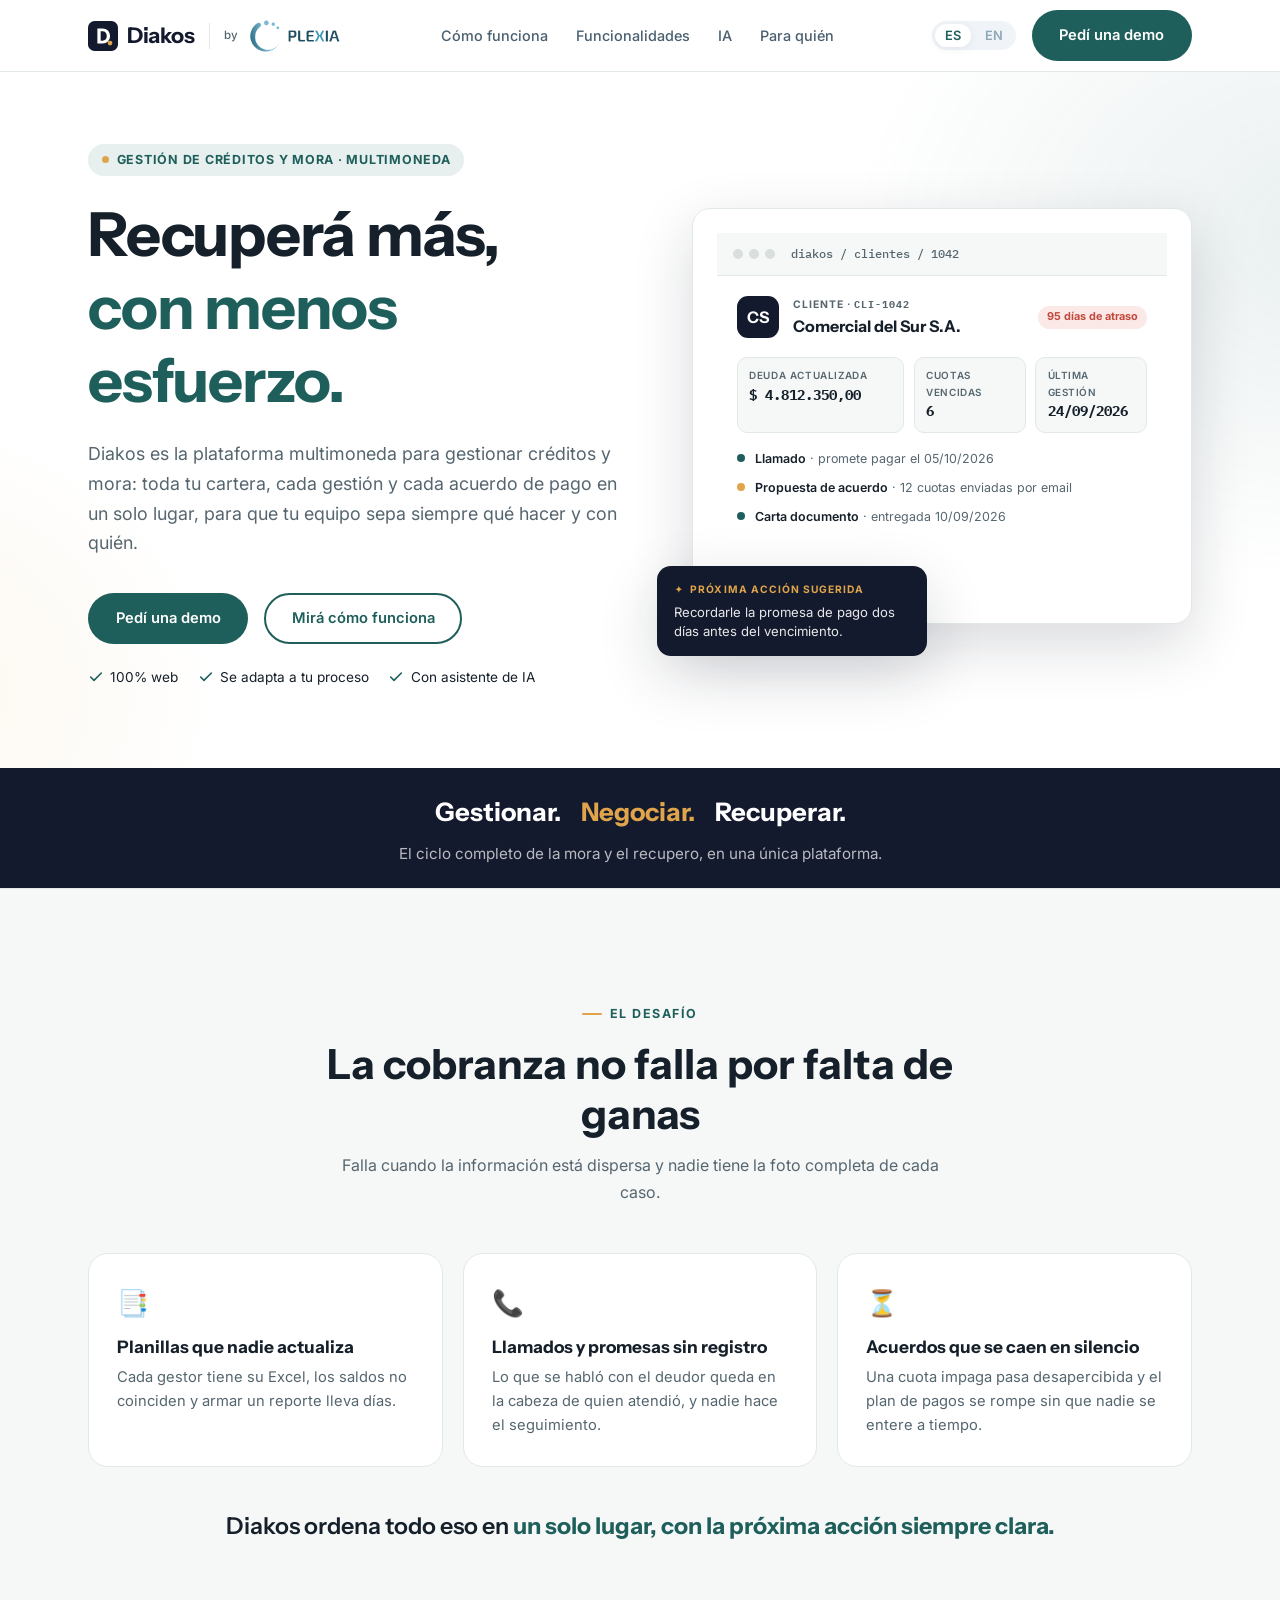
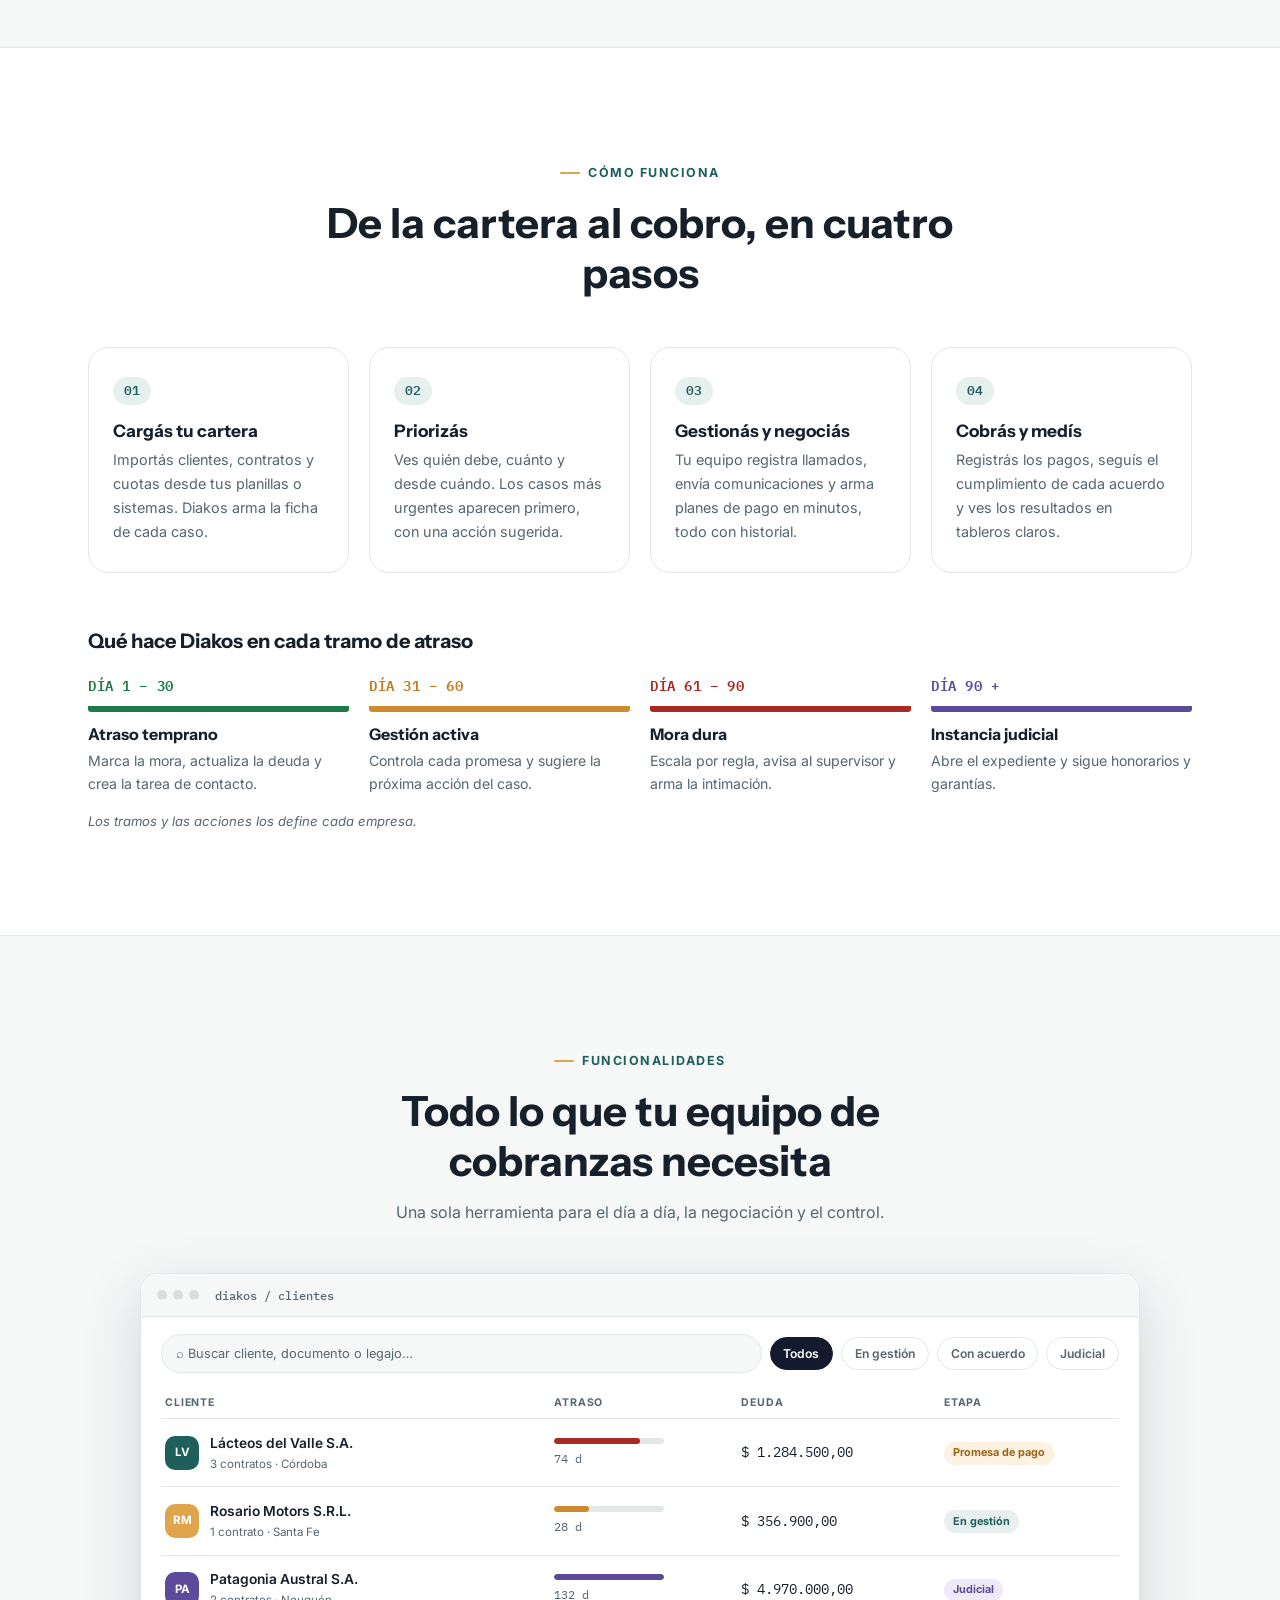
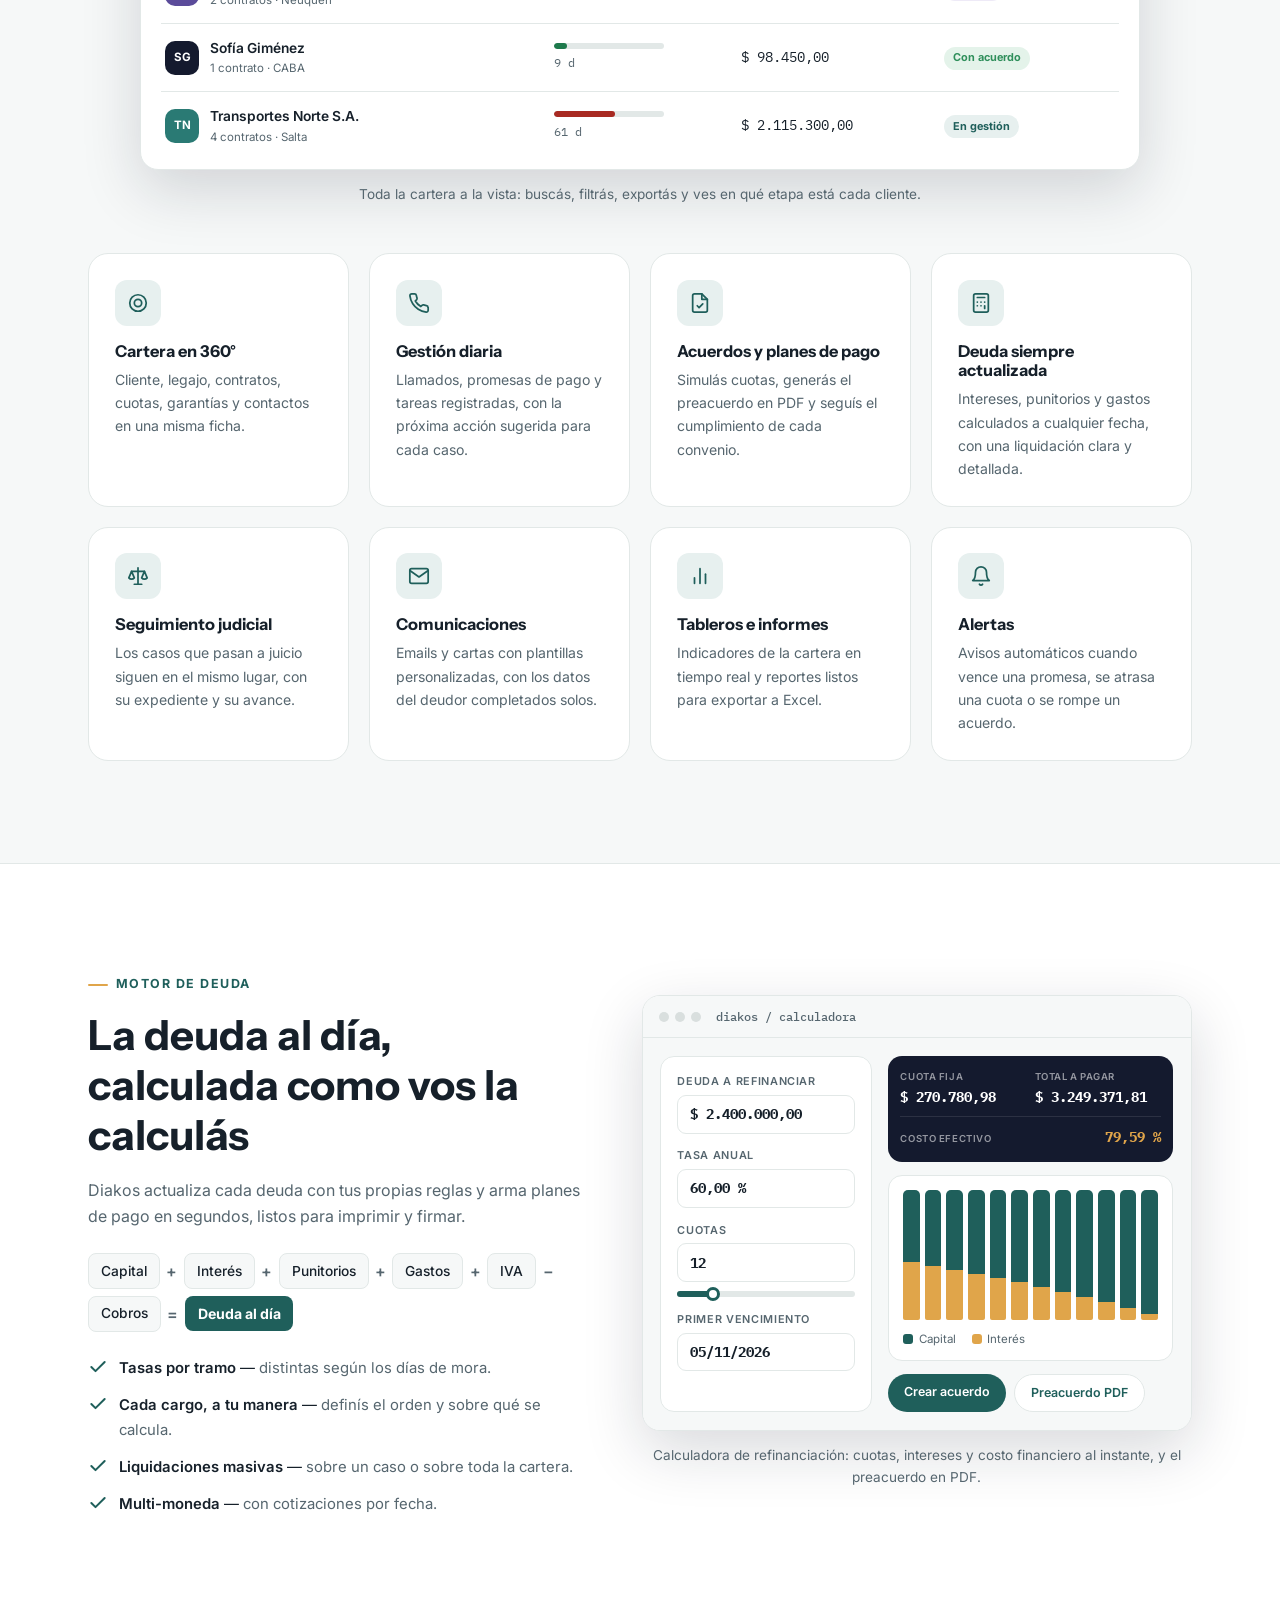
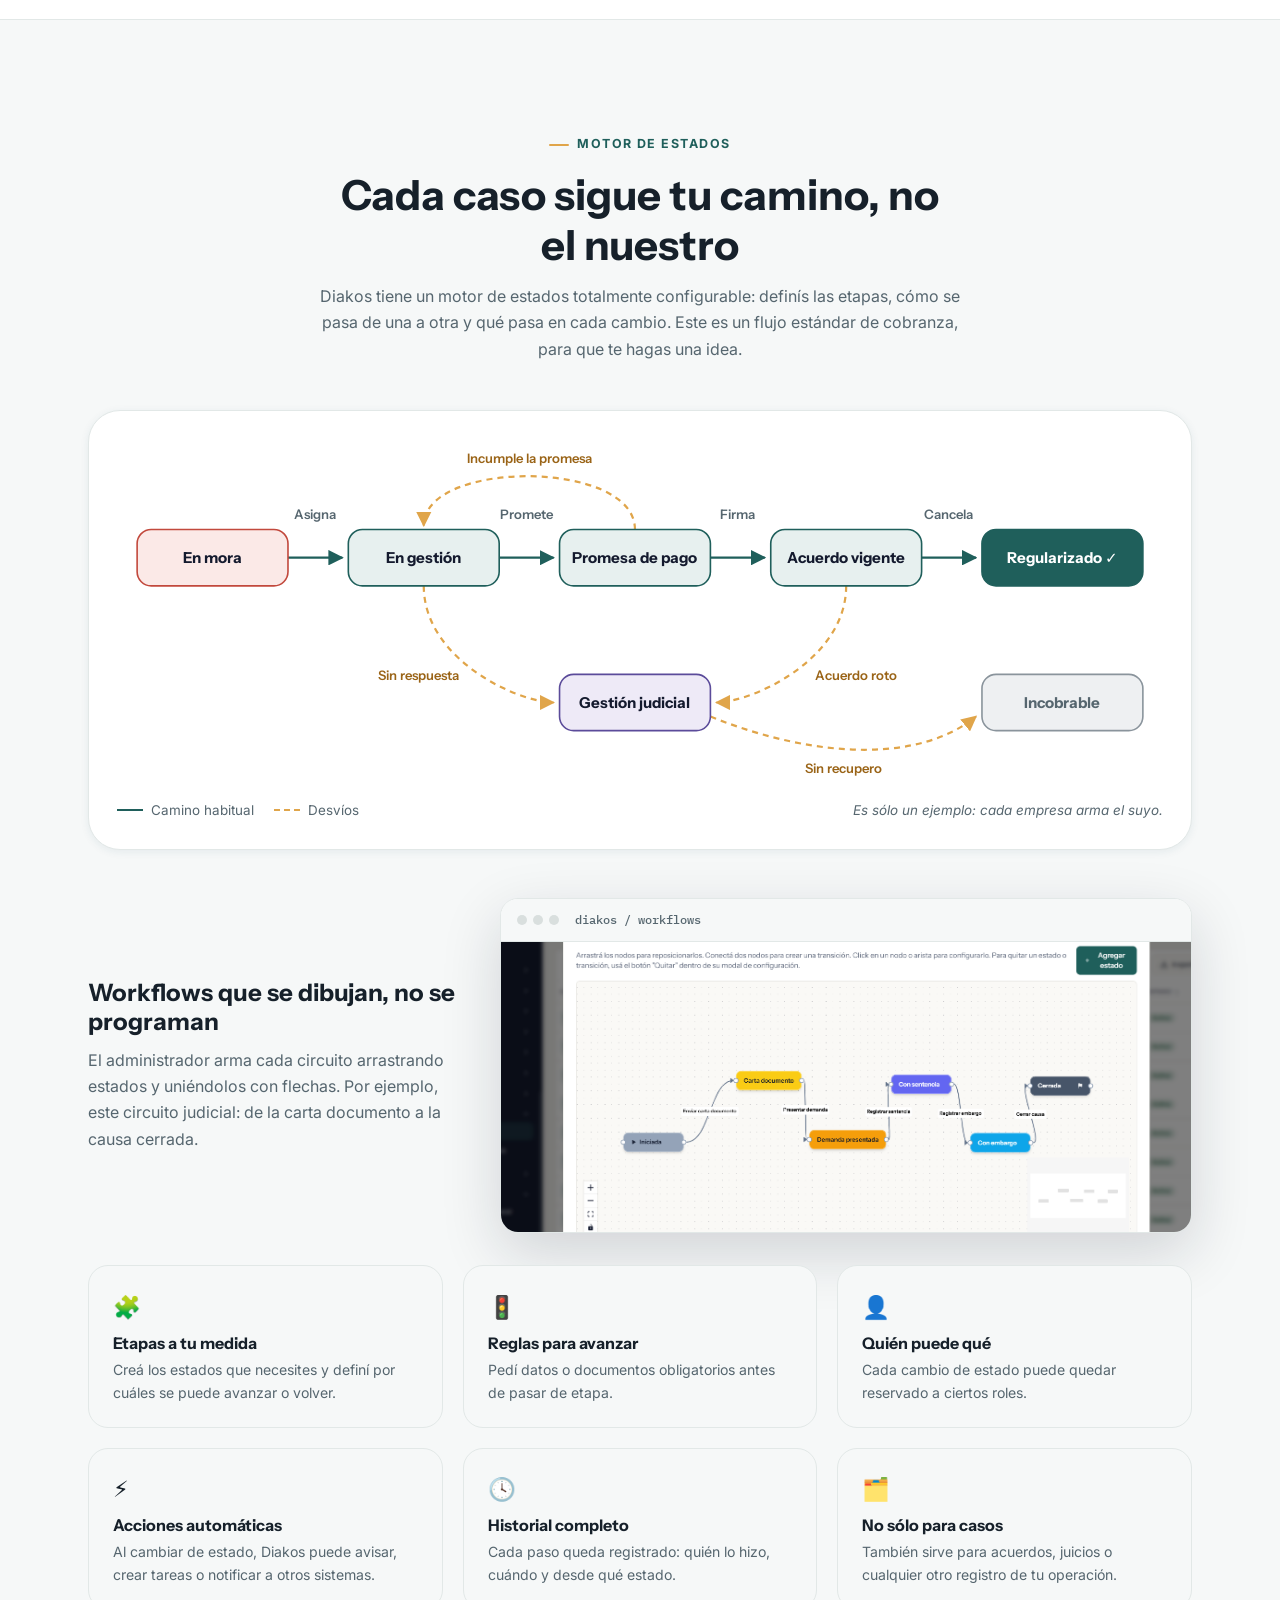
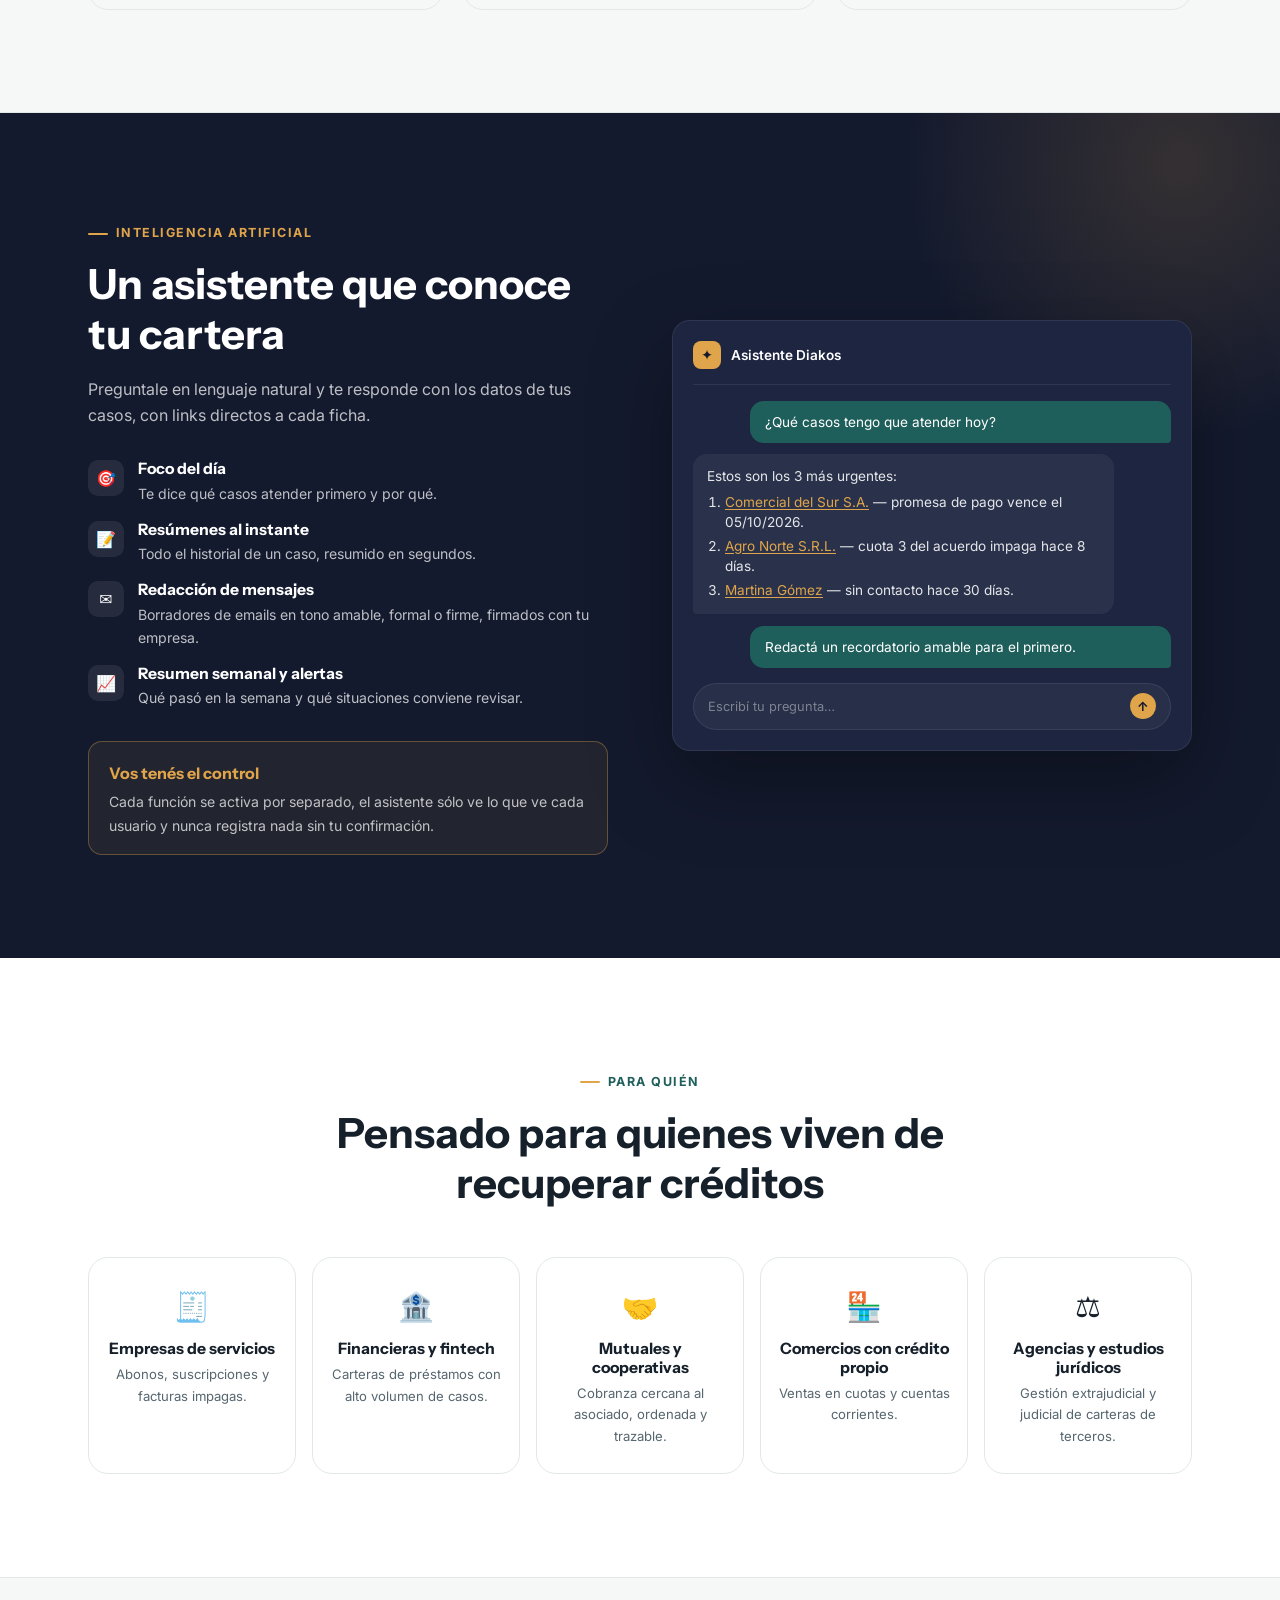
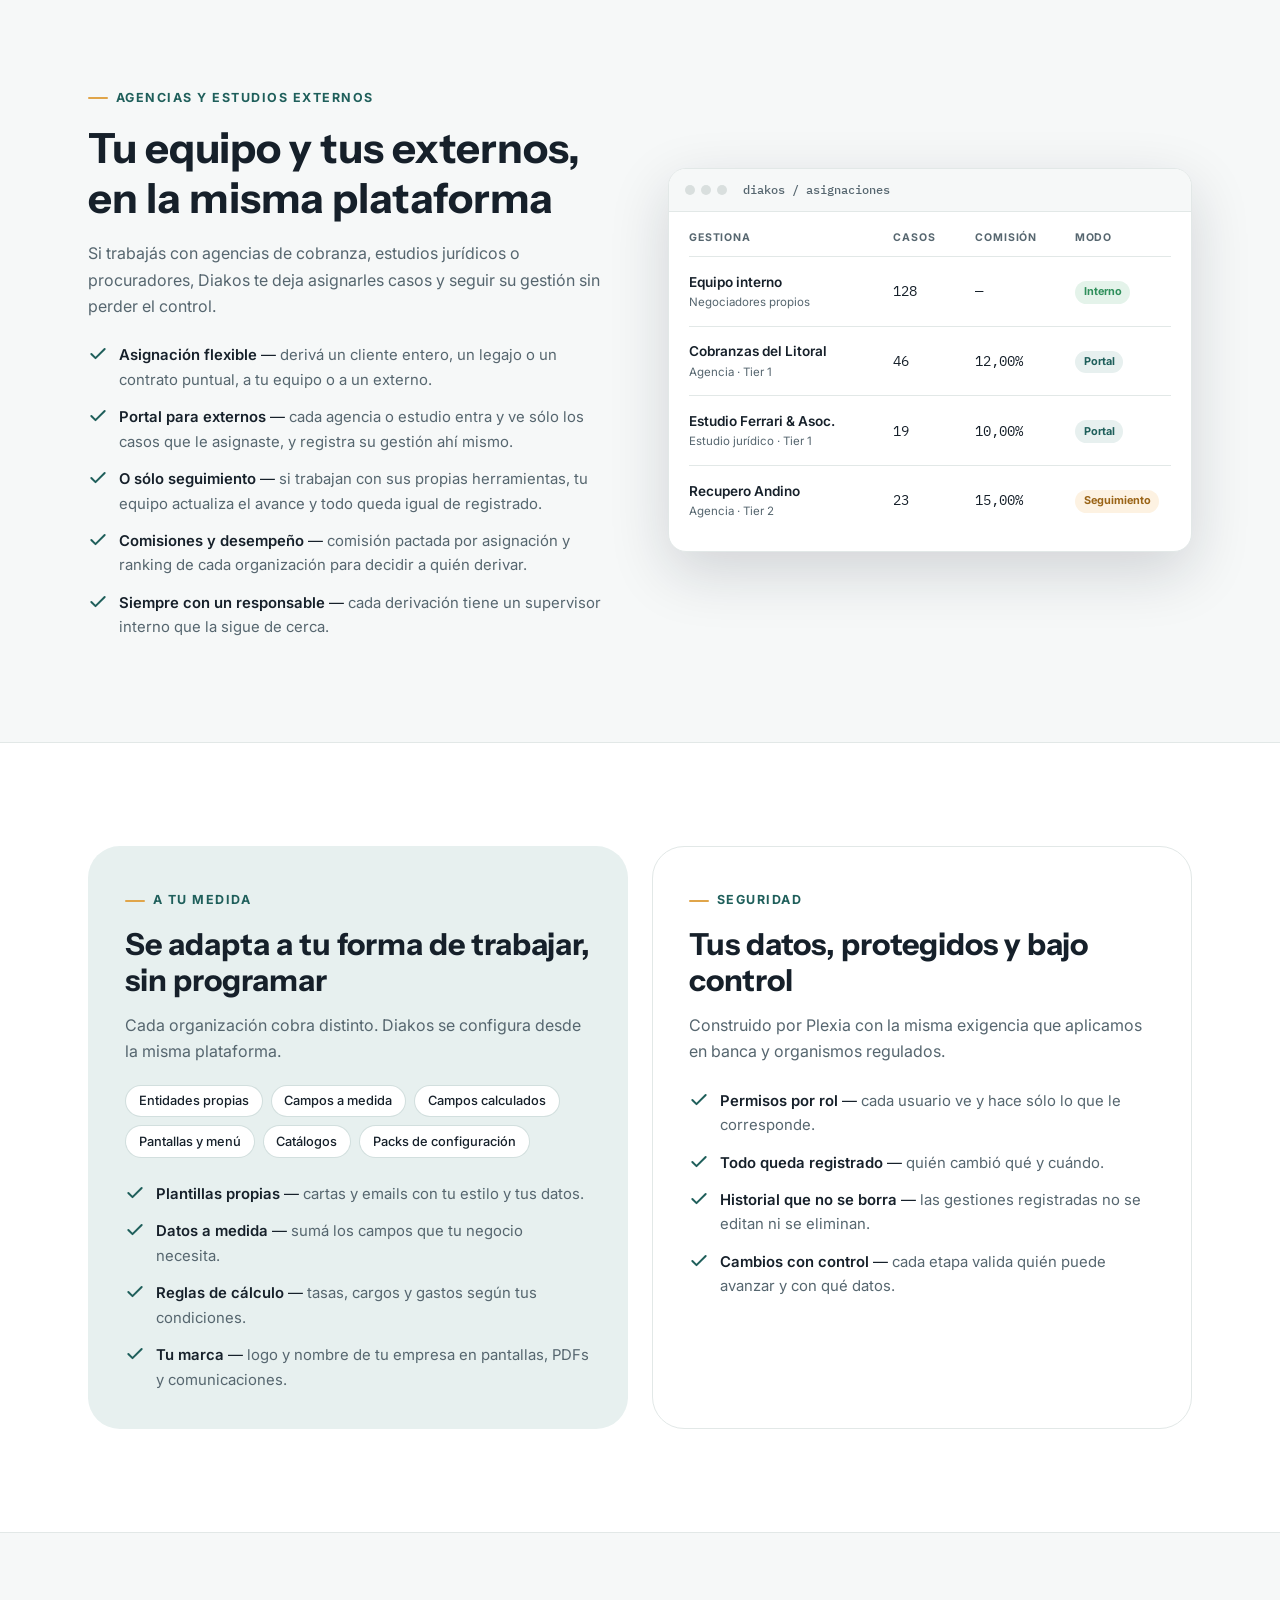
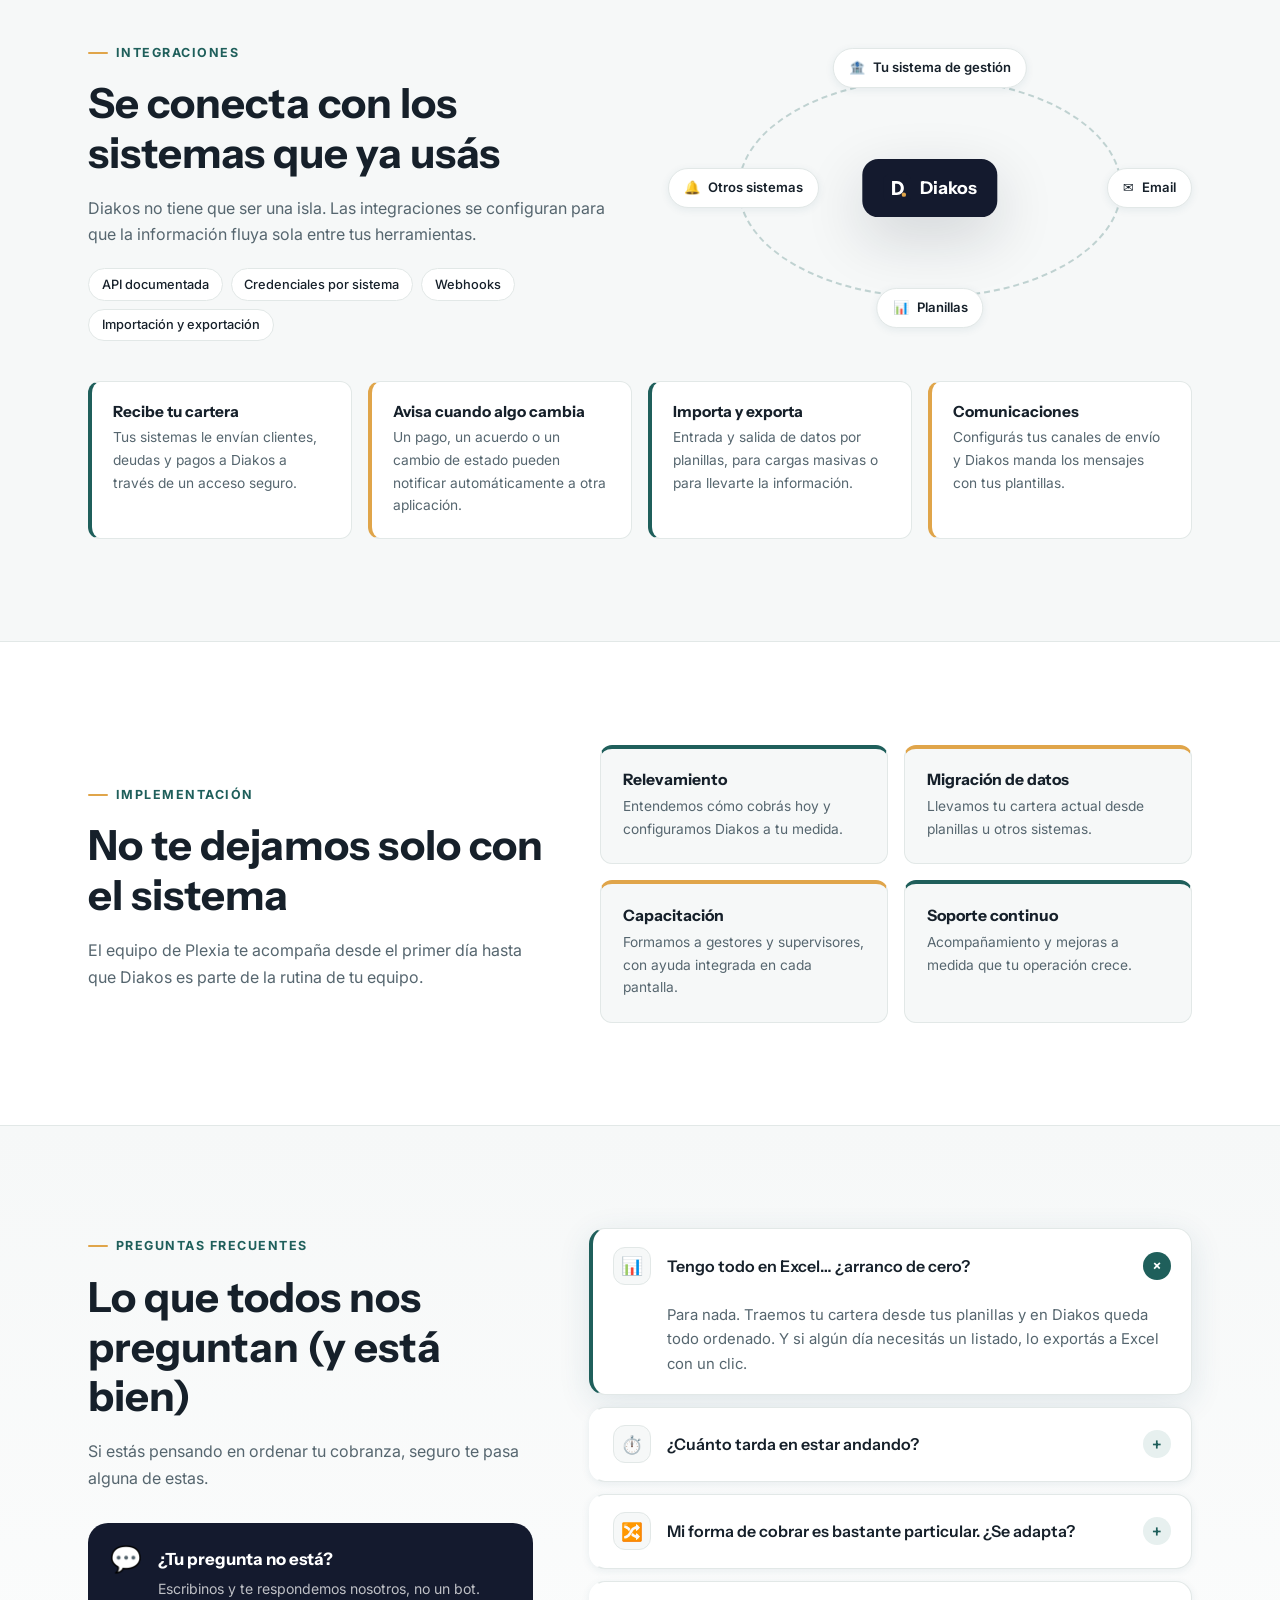
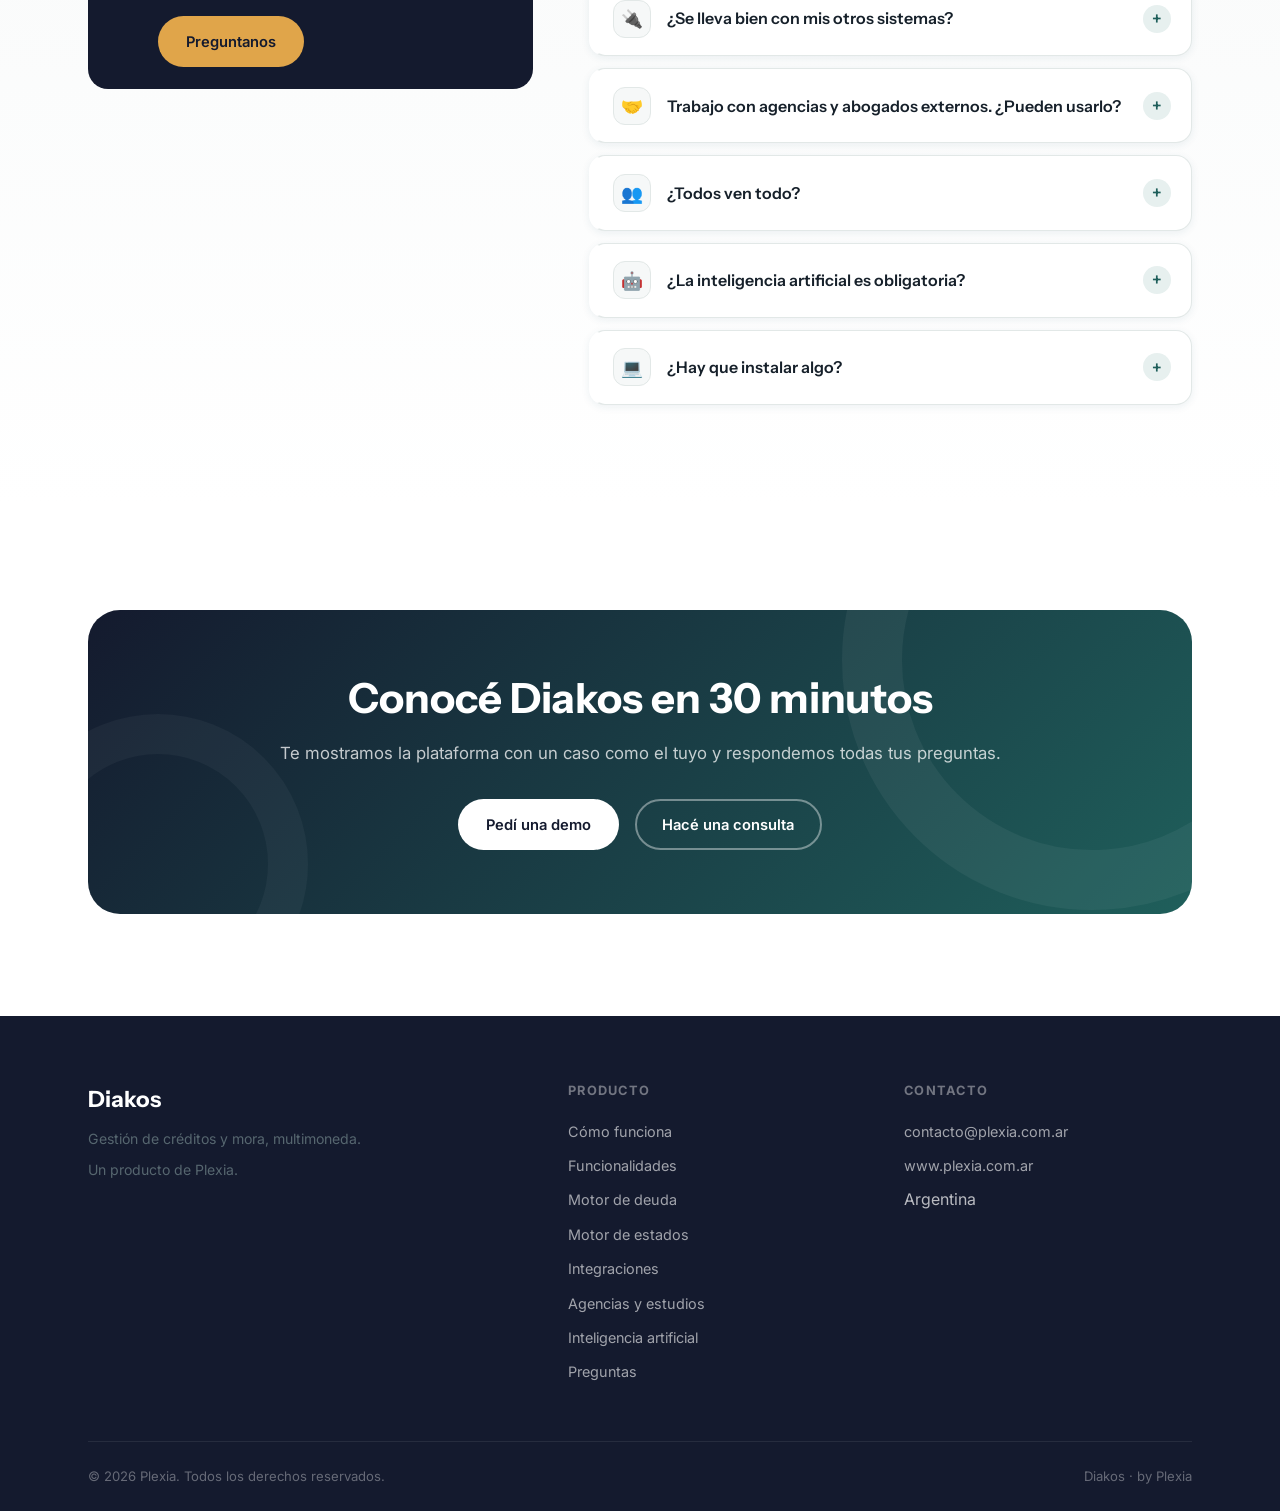
==== commit 6d79906e: "copy(diakos): título y bajada — gestión de créditos y mora, multimoneda Co-Authored-By: Claude Opus " ====
--- a/diakos/index.html
+++ b/diakos/index.html
@@ -3,16 +3,16 @@
 <head>
   <meta charset="UTF-8" />
   <meta name="viewport" content="width=device-width, initial-scale=1.0" />
-  <title>Diakos – Gestión de mora y recupero de créditos | Plexia</title>
-  <meta name="description" content="Diakos es la plataforma para gestionar la mora y el recupero de créditos: toda tu cartera, cada gestión y cada acuerdo de pago en un solo lugar." />
+  <title>Diakos – Gestión de créditos y mora, multimoneda | Plexia</title>
+  <meta name="description" content="Diakos es la plataforma multimoneda para gestionar créditos y mora: toda tu cartera, cada gestión y cada acuerdo de pago en un solo lugar." />
   <!-- Página aún no publicada en el sitio: accesible sólo por URL, fuera de buscadores -->
   <meta name="robots" content="noindex, nofollow" />
-  <meta property="og:title" content="Diakos – Gestión de mora y recupero de créditos" />
+  <meta property="og:title" content="Diakos – Gestión de créditos y mora, multimoneda" />
   <meta property="og:description" content="Toda tu cartera, cada gestión y cada acuerdo de pago en un solo lugar." />
   <meta property="og:type" content="website" />
   <link rel="icon" type="image/svg+xml" href="favicon.svg" />
-  <link rel="stylesheet" href="../css/styles.css?v=20260930174553" />
-  <link rel="stylesheet" href="diakos.css?v=20260930174553" />
+  <link rel="stylesheet" href="../css/styles.css?v=20260930175104" />
+  <link rel="stylesheet" href="diakos.css?v=20260930175104" />
 </head>
 <body class="dk">
 
@@ -66,12 +66,12 @@
     <div class="dk-hero__grid">
 
       <div>
-        <p class="dk-hero__eyebrow" data-i18n="dk_hero_eyebrow">Gestión de mora y cobranzas</p>
+        <p class="dk-hero__eyebrow" data-i18n="dk_hero_eyebrow">Gestión de créditos y mora · Multimoneda</p>
         <h1>
           <span data-i18n="dk_hero_t1">Recuperá más,</span>
           <span class="hl" data-i18n="dk_hero_t2">con menos esfuerzo.</span>
         </h1>
-        <p class="dk-hero__text" data-i18n="dk_hero_text">Diakos es la plataforma para gestionar la mora y el recupero de créditos: toda tu cartera, cada gestión y cada acuerdo de pago en un solo lugar, para que tu equipo sepa siempre qué hacer y con quién.</p>
+        <p class="dk-hero__text" data-i18n="dk_hero_text">Diakos es la plataforma multimoneda para gestionar créditos y mora: toda tu cartera, cada gestión y cada acuerdo de pago en un solo lugar, para que tu equipo sepa siempre qué hacer y con quién.</p>
         <div class="dk-hero__actions">
           <a href="mailto:contacto@plexia.com.ar?subject=Demo%20Diakos" class="btn btn-primary" data-i18n="dk_cta_demo">Pedí una demo</a>
           <a href="#como-funciona" class="btn btn-outline" data-i18n="dk_hero_btn2">Mirá cómo funciona</a>
@@ -382,7 +382,7 @@
       </div>
       <figure class="dk-shot fade-up">
         <div class="dk-window"><div class="dk-window__bar"><i></i><i></i><i></i><b>diakos / workflows</b></div>
-          <img src="img/pantalla-workflow.png?v=20260930174553" width="1491" height="629" loading="lazy" alt="Editor visual de workflows de Diakos con un circuito judicial de estados" />
+          <img src="img/pantalla-workflow.png?v=20260930175104" width="1491" height="629" loading="lazy" alt="Editor visual de workflows de Diakos con un circuito judicial de estados" />
         </div>
       </figure>
     </div>
@@ -626,7 +626,7 @@
     <div class="footer__grid">
       <div class="footer__brand">
         <p style="font-family:var(--font-alt);font-size:1.4rem;font-weight:700;color:#fff;max-width:none;">Diakos</p>
-        <p style="margin-top:.5rem;" data-i18n="dk_footer_desc">Gestión de mora y recupero de créditos.</p>
+        <p style="margin-top:.5rem;" data-i18n="dk_footer_desc">Gestión de créditos y mora, multimoneda.</p>
         <p style="margin-top:.5rem;" data-i18n="dk_footer_by">Un producto de Plexia.</p>
       </div>
       <div>
@@ -658,6 +658,6 @@
   </div>
 </footer>
 
-<script src="diakos.js?v=20260930174553"></script>
+<script src="diakos.js?v=20260930175104"></script>
 </body>
 </html>
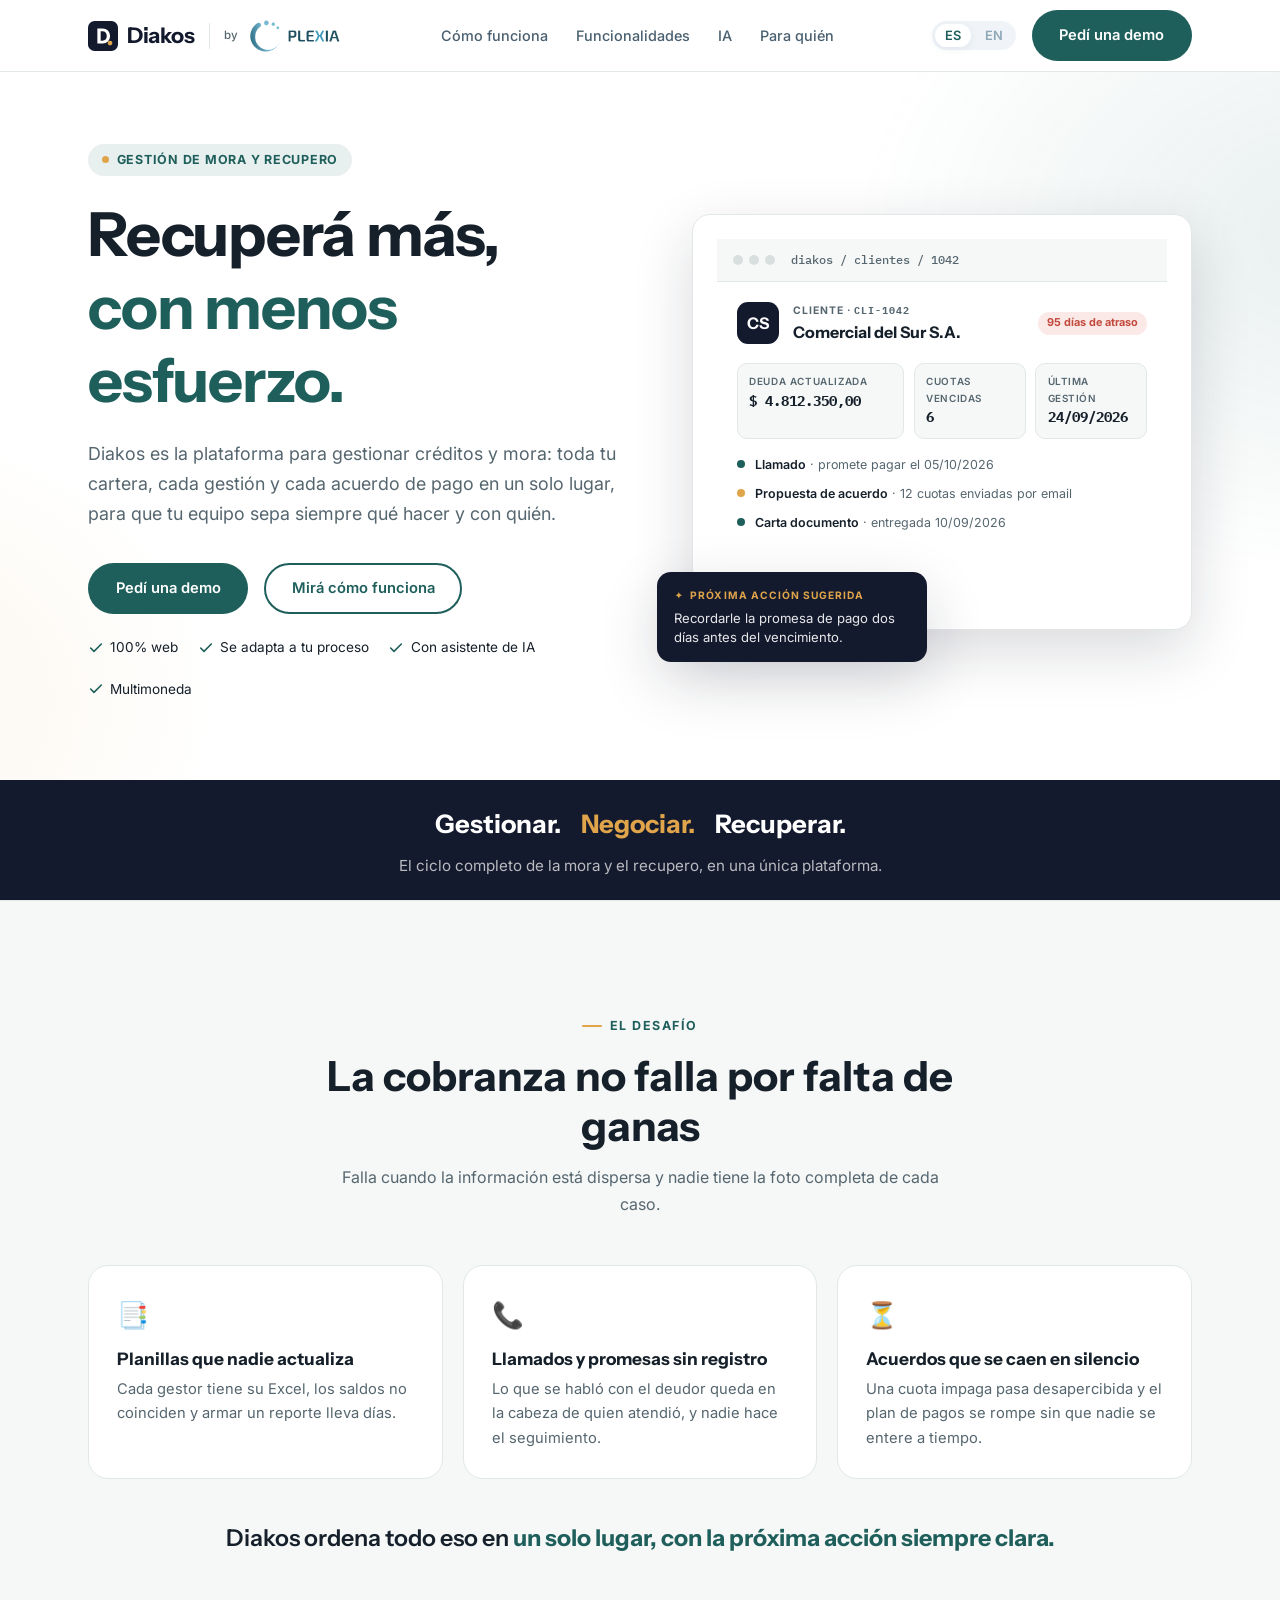
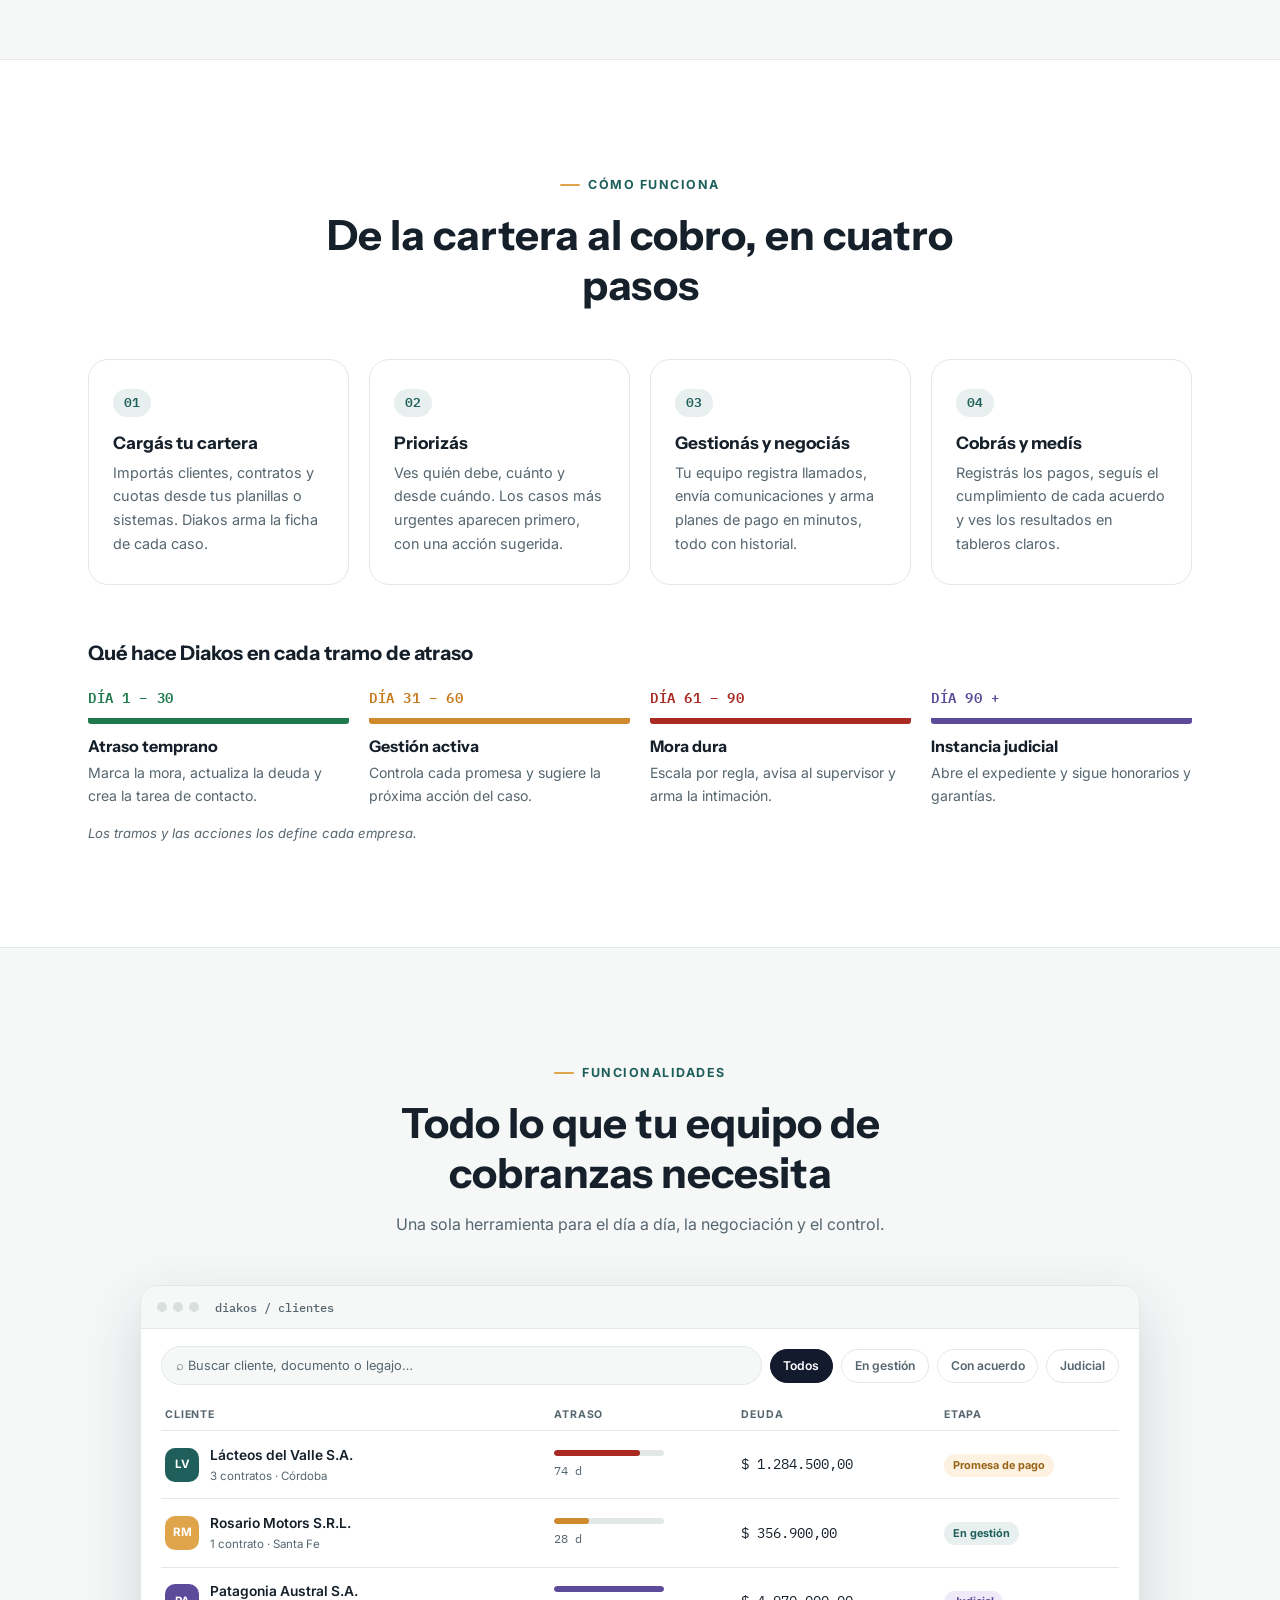
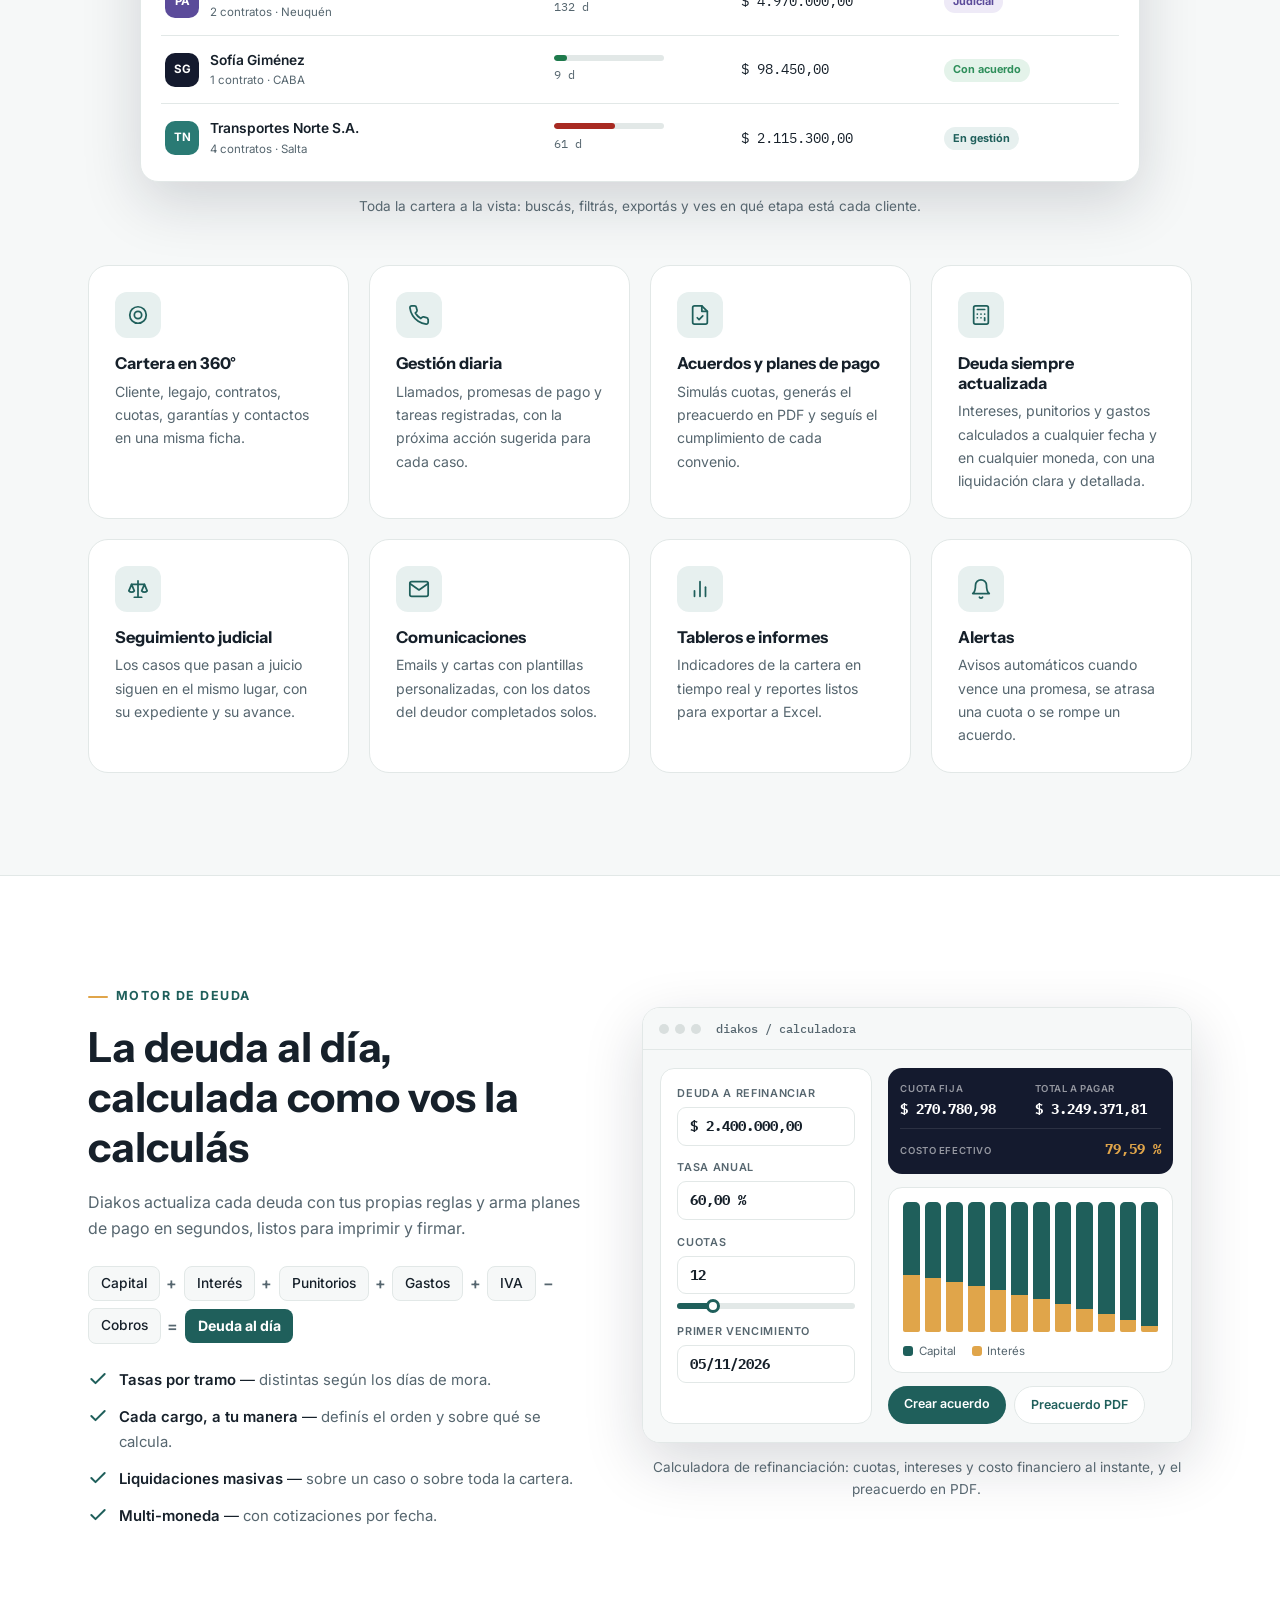
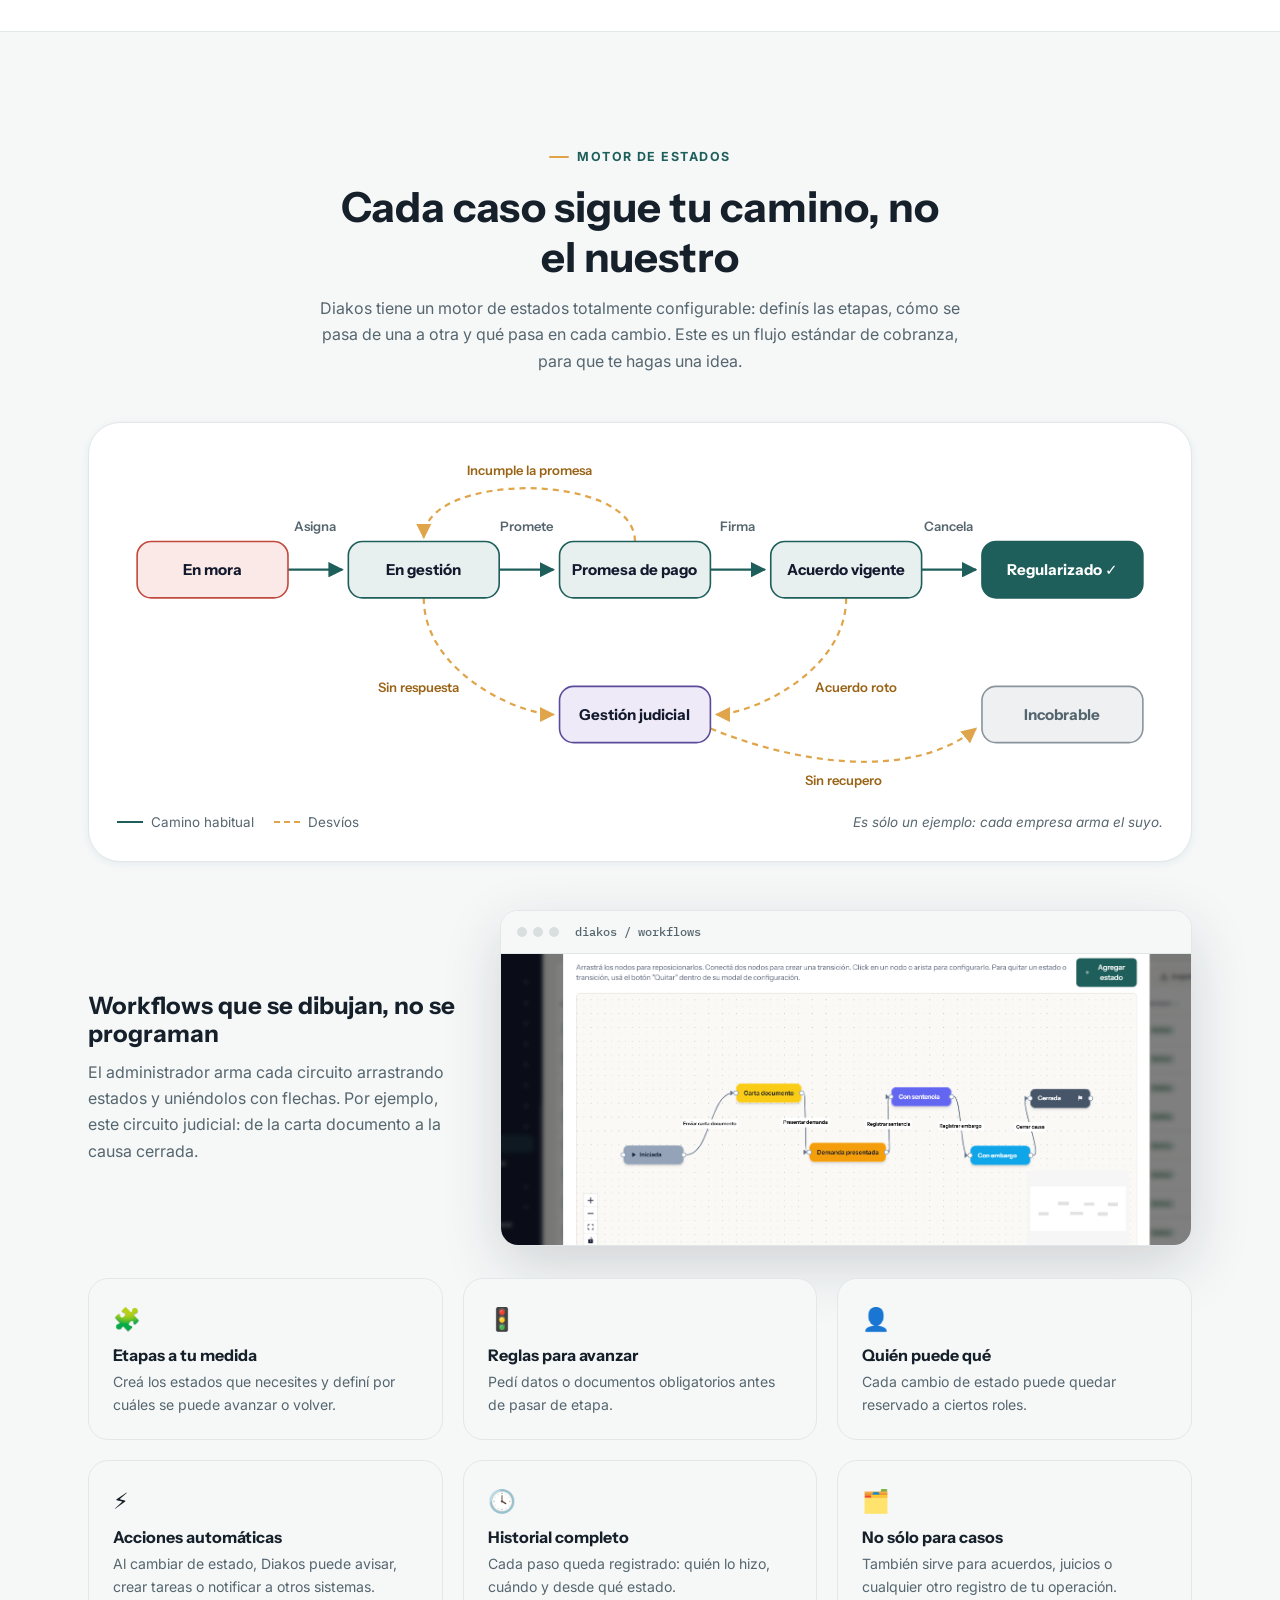
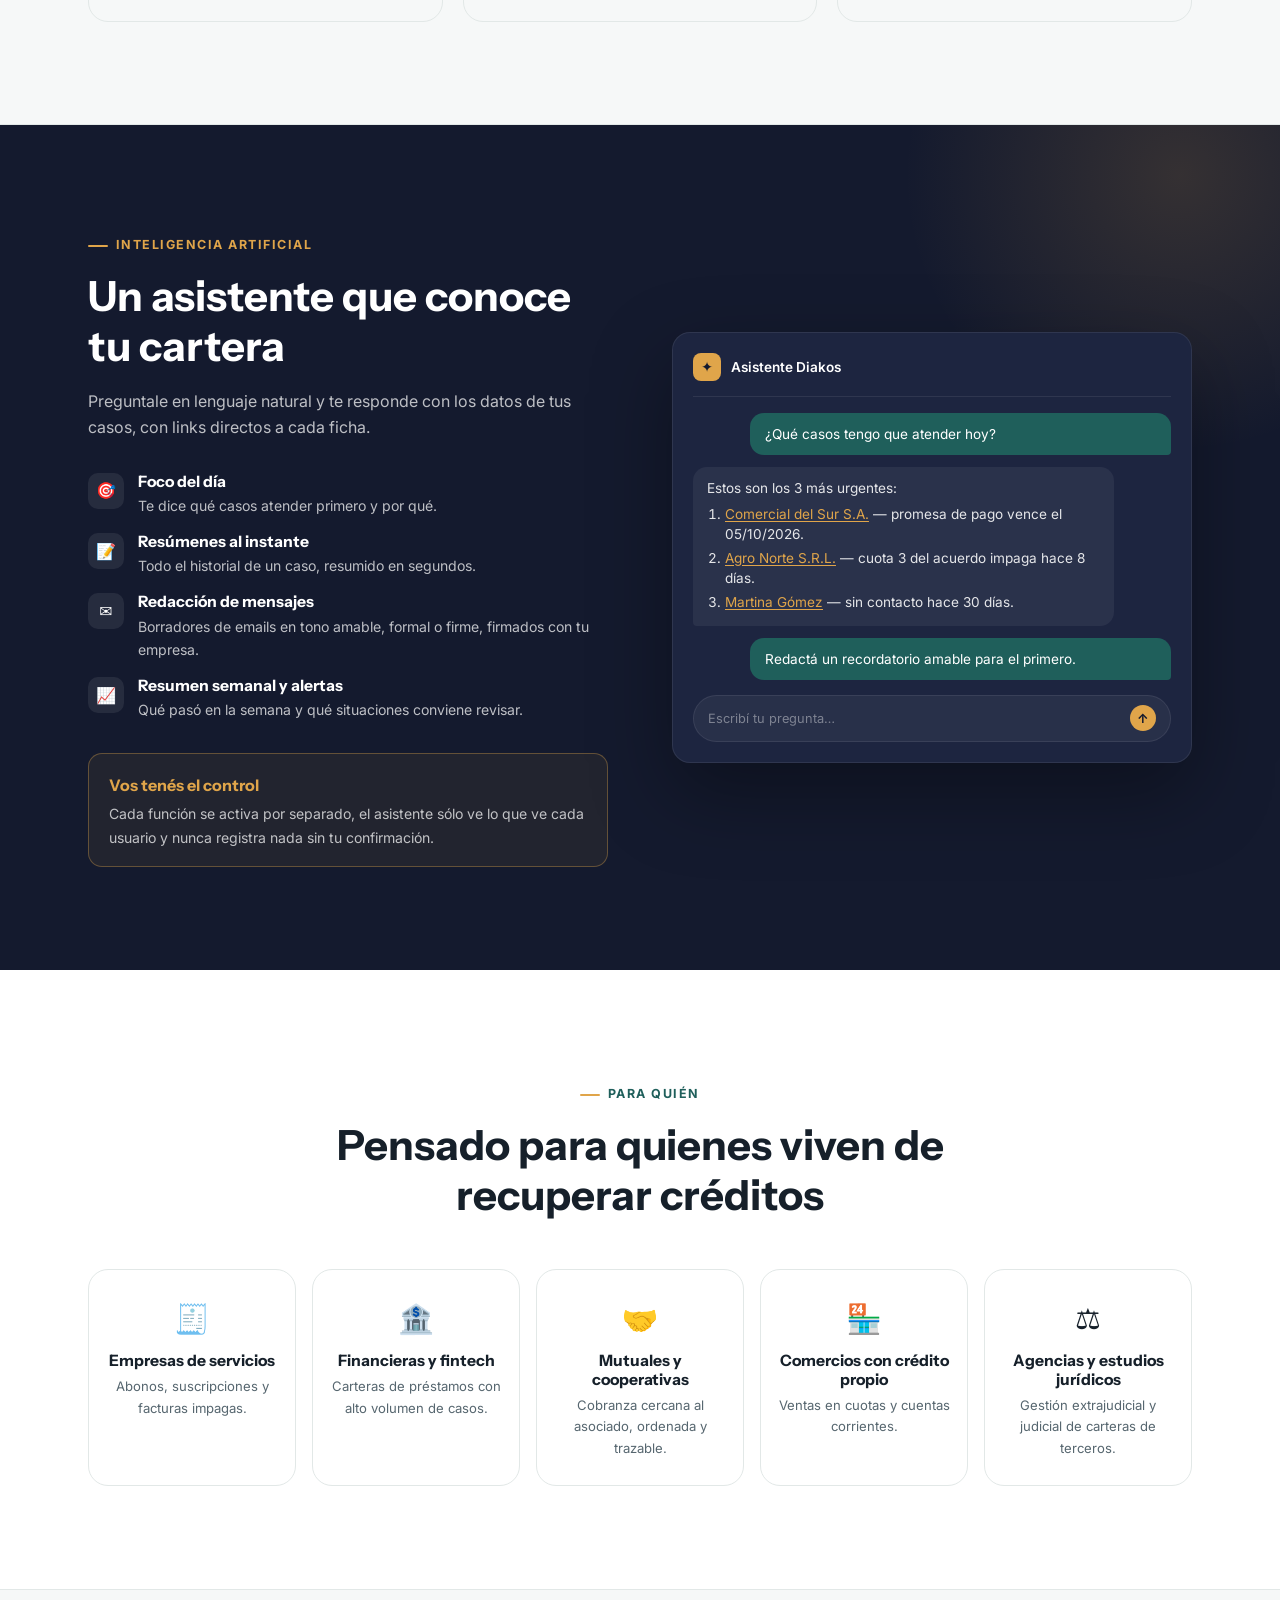
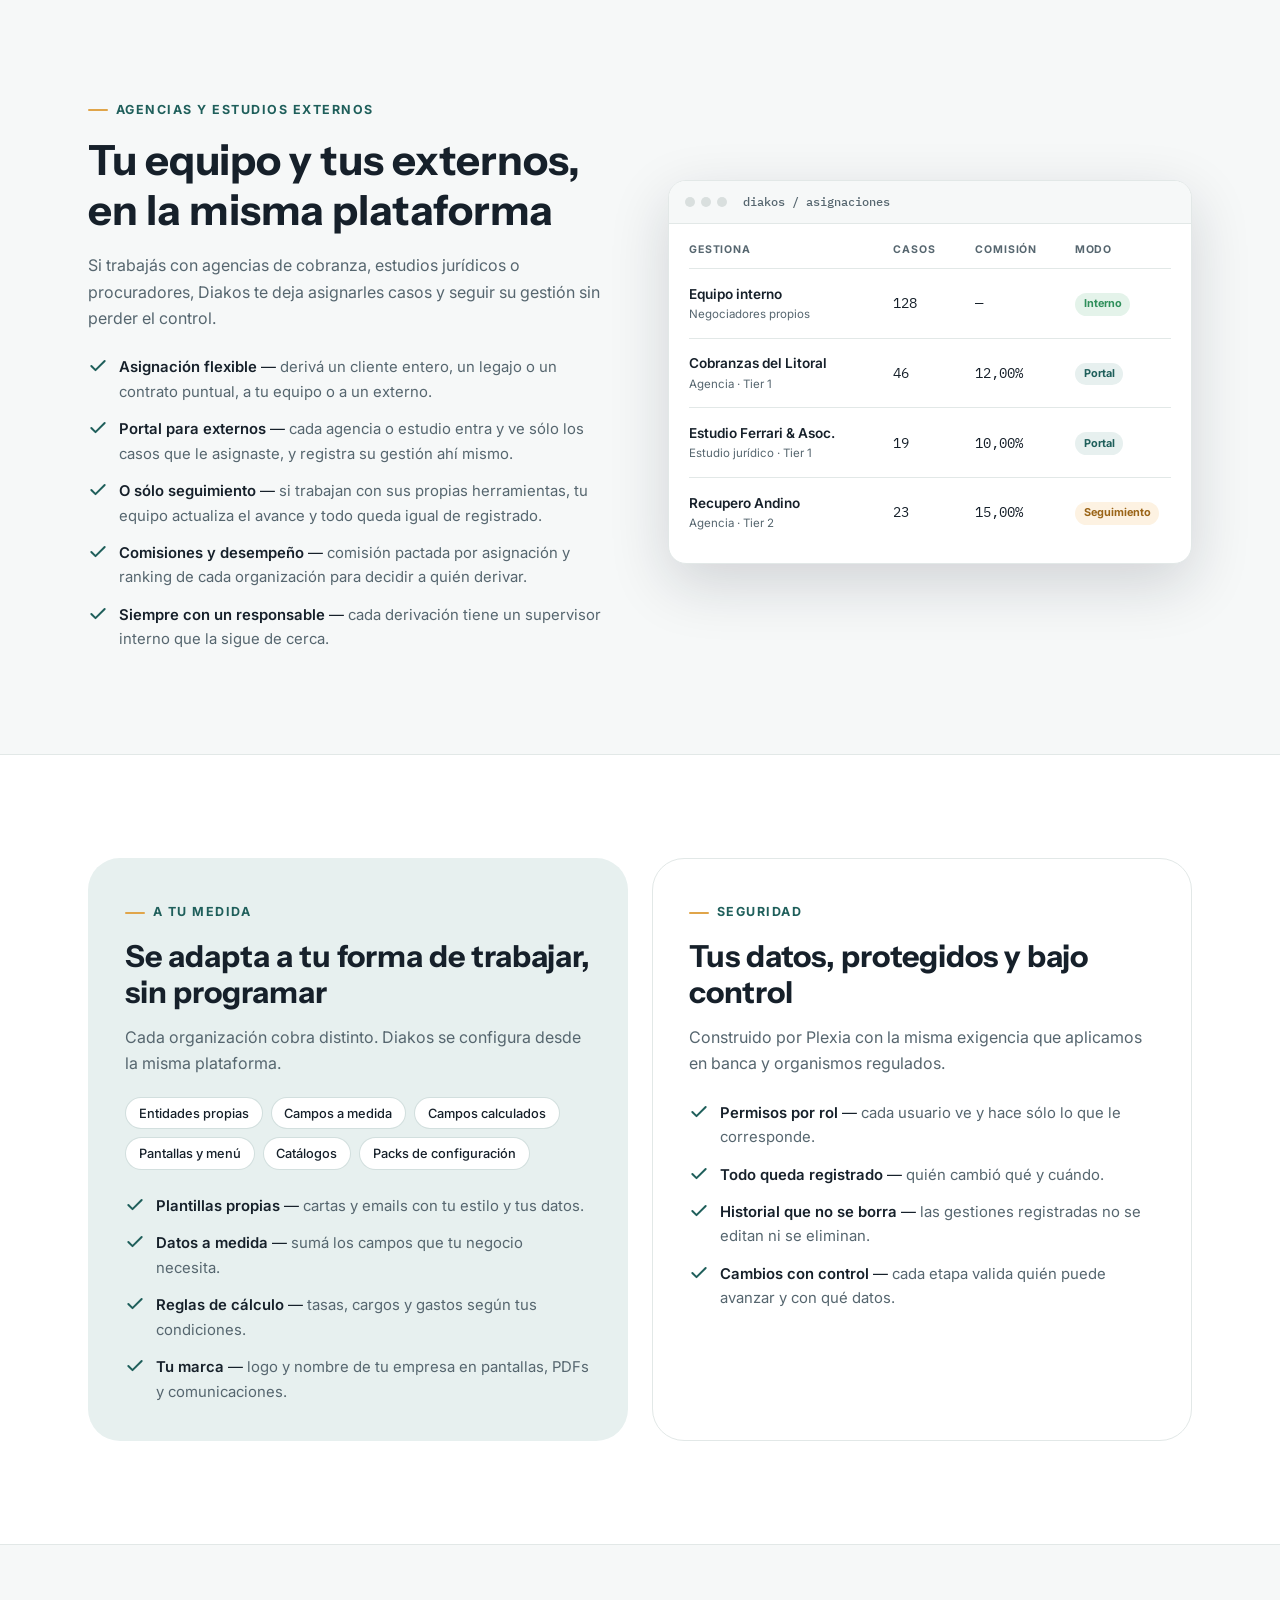
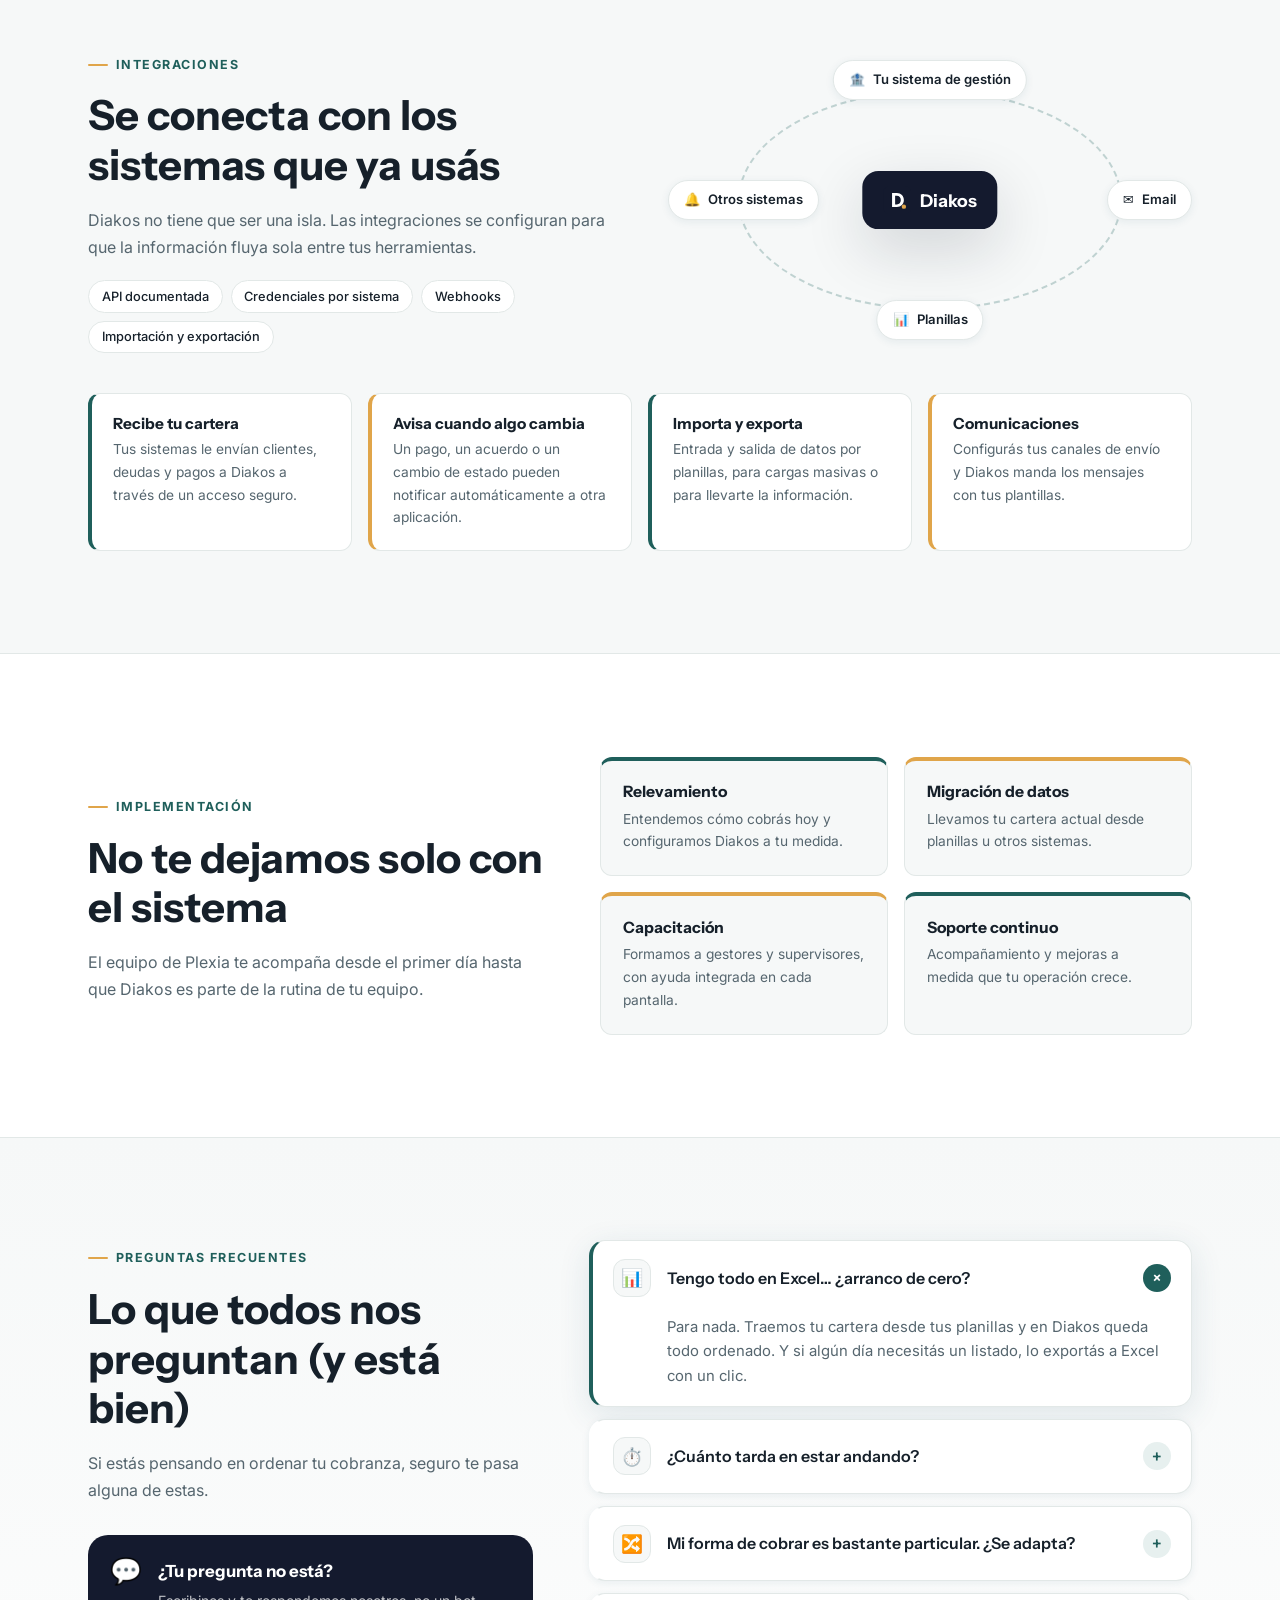
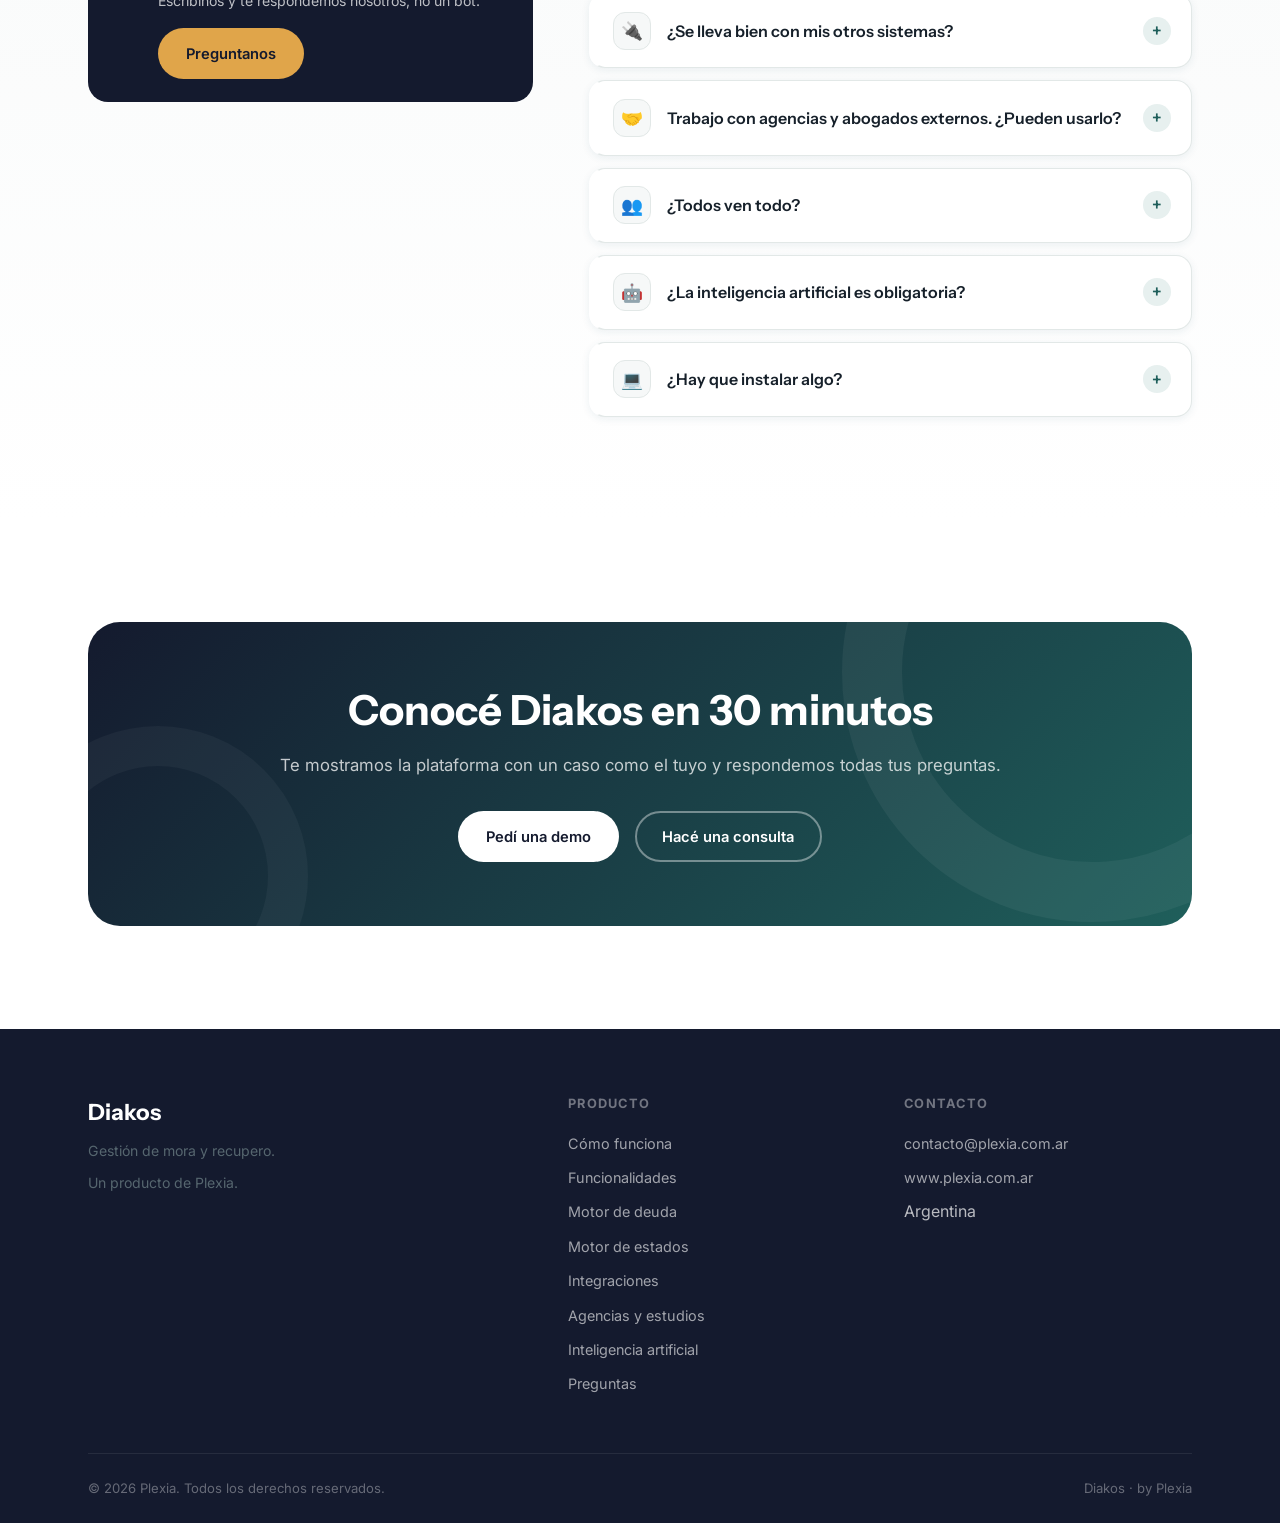
==== commit 6ba2dbc1: "copy(diakos): título 'Gestión de Mora y Recupero'; multimoneda en portada y funcionalidades Co-Autho" ====
--- a/diakos/index.html
+++ b/diakos/index.html
@@ -3,16 +3,16 @@
 <head>
   <meta charset="UTF-8" />
   <meta name="viewport" content="width=device-width, initial-scale=1.0" />
-  <title>Diakos – Gestión de créditos y mora, multimoneda | Plexia</title>
-  <meta name="description" content="Diakos es la plataforma multimoneda para gestionar créditos y mora: toda tu cartera, cada gestión y cada acuerdo de pago en un solo lugar." />
+  <title>Diakos – Gestión de Mora y Recupero | Plexia</title>
+  <meta name="description" content="Diakos es la plataforma para gestionar créditos y mora: toda tu cartera, cada gestión y cada acuerdo de pago en un solo lugar." />
   <!-- Página aún no publicada en el sitio: accesible sólo por URL, fuera de buscadores -->
   <meta name="robots" content="noindex, nofollow" />
-  <meta property="og:title" content="Diakos – Gestión de créditos y mora, multimoneda" />
+  <meta property="og:title" content="Diakos – Gestión de Mora y Recupero" />
   <meta property="og:description" content="Toda tu cartera, cada gestión y cada acuerdo de pago en un solo lugar." />
   <meta property="og:type" content="website" />
   <link rel="icon" type="image/svg+xml" href="favicon.svg" />
-  <link rel="stylesheet" href="../css/styles.css?v=20260930175104" />
-  <link rel="stylesheet" href="diakos.css?v=20260930175104" />
+  <link rel="stylesheet" href="../css/styles.css?v=20260930175301" />
+  <link rel="stylesheet" href="diakos.css?v=20260930175301" />
 </head>
 <body class="dk">
 
@@ -66,12 +66,12 @@
     <div class="dk-hero__grid">
 
       <div>
-        <p class="dk-hero__eyebrow" data-i18n="dk_hero_eyebrow">Gestión de créditos y mora · Multimoneda</p>
+        <p class="dk-hero__eyebrow" data-i18n="dk_hero_eyebrow">Gestión de mora y recupero</p>
         <h1>
           <span data-i18n="dk_hero_t1">Recuperá más,</span>
           <span class="hl" data-i18n="dk_hero_t2">con menos esfuerzo.</span>
         </h1>
-        <p class="dk-hero__text" data-i18n="dk_hero_text">Diakos es la plataforma multimoneda para gestionar créditos y mora: toda tu cartera, cada gestión y cada acuerdo de pago en un solo lugar, para que tu equipo sepa siempre qué hacer y con quién.</p>
+        <p class="dk-hero__text" data-i18n="dk_hero_text">Diakos es la plataforma para gestionar créditos y mora: toda tu cartera, cada gestión y cada acuerdo de pago en un solo lugar, para que tu equipo sepa siempre qué hacer y con quién.</p>
         <div class="dk-hero__actions">
           <a href="mailto:contacto@plexia.com.ar?subject=Demo%20Diakos" class="btn btn-primary" data-i18n="dk_cta_demo">Pedí una demo</a>
           <a href="#como-funciona" class="btn btn-outline" data-i18n="dk_hero_btn2">Mirá cómo funciona</a>
@@ -80,6 +80,7 @@
           <span><svg viewBox="0 0 24 24" fill="none" stroke-width="2.4" stroke-linecap="round" stroke-linejoin="round"><polyline points="20 6 9 17 4 12"/></svg><span data-i18n="dk_hero_n1">100% web</span></span>
           <span><svg viewBox="0 0 24 24" fill="none" stroke-width="2.4" stroke-linecap="round" stroke-linejoin="round"><polyline points="20 6 9 17 4 12"/></svg><span data-i18n="dk_hero_n2">Se adapta a tu proceso</span></span>
           <span><svg viewBox="0 0 24 24" fill="none" stroke-width="2.4" stroke-linecap="round" stroke-linejoin="round"><polyline points="20 6 9 17 4 12"/></svg><span data-i18n="dk_hero_n3">Con asistente de IA</span></span>
+          <span><svg viewBox="0 0 24 24" fill="none" stroke-width="2.4" stroke-linecap="round" stroke-linejoin="round"><polyline points="20 6 9 17 4 12"/></svg><span data-i18n="dk_hero_n4">Multimoneda</span></span>
         </div>
       </div>
 
@@ -242,7 +243,7 @@
       <div class="dk-feature fade-up">
         <div class="dk-feature__icon"><svg viewBox="0 0 24 24" fill="none" stroke-width="1.9" stroke-linecap="round" stroke-linejoin="round"><rect x="4" y="2" width="16" height="20" rx="2"/><line x1="8" y1="6" x2="16" y2="6"/><line x1="8" y1="11" x2="8" y2="11"/><line x1="12" y1="11" x2="12" y2="11"/><line x1="16" y1="11" x2="16" y2="11"/><line x1="8" y1="15" x2="8" y2="15"/><line x1="12" y1="15" x2="12" y2="15"/><line x1="16" y1="15" x2="16" y2="18"/></svg></div>
         <h3 data-i18n="dk_f4_t">Deuda siempre actualizada</h3>
-        <p data-i18n="dk_f4_p">Intereses, punitorios y gastos calculados a cualquier fecha, con una liquidación clara y detallada.</p>
+        <p data-i18n="dk_f4_p">Intereses, punitorios y gastos calculados a cualquier fecha y en cualquier moneda, con una liquidación clara y detallada.</p>
       </div>
       <div class="dk-feature fade-up">
         <div class="dk-feature__icon"><svg viewBox="0 0 24 24" fill="none" stroke-width="1.9" stroke-linecap="round" stroke-linejoin="round"><path d="M12 3v18"/><path d="M5 7h14"/><path d="M5 7l-3 7a4 4 0 006 0z"/><path d="M19 7l-3 7a4 4 0 006 0z"/><path d="M8 21h8"/></svg></div>
@@ -382,7 +383,7 @@
       </div>
       <figure class="dk-shot fade-up">
         <div class="dk-window"><div class="dk-window__bar"><i></i><i></i><i></i><b>diakos / workflows</b></div>
-          <img src="img/pantalla-workflow.png?v=20260930175104" width="1491" height="629" loading="lazy" alt="Editor visual de workflows de Diakos con un circuito judicial de estados" />
+          <img src="img/pantalla-workflow.png?v=20260930175301" width="1491" height="629" loading="lazy" alt="Editor visual de workflows de Diakos con un circuito judicial de estados" />
         </div>
       </figure>
     </div>
@@ -626,7 +627,7 @@
     <div class="footer__grid">
       <div class="footer__brand">
         <p style="font-family:var(--font-alt);font-size:1.4rem;font-weight:700;color:#fff;max-width:none;">Diakos</p>
-        <p style="margin-top:.5rem;" data-i18n="dk_footer_desc">Gestión de créditos y mora, multimoneda.</p>
+        <p style="margin-top:.5rem;" data-i18n="dk_footer_desc">Gestión de mora y recupero.</p>
         <p style="margin-top:.5rem;" data-i18n="dk_footer_by">Un producto de Plexia.</p>
       </div>
       <div>
@@ -658,6 +659,6 @@
   </div>
 </footer>
 
-<script src="diakos.js?v=20260930175104"></script>
+<script src="diakos.js?v=20260930175301"></script>
 </body>
 </html>
